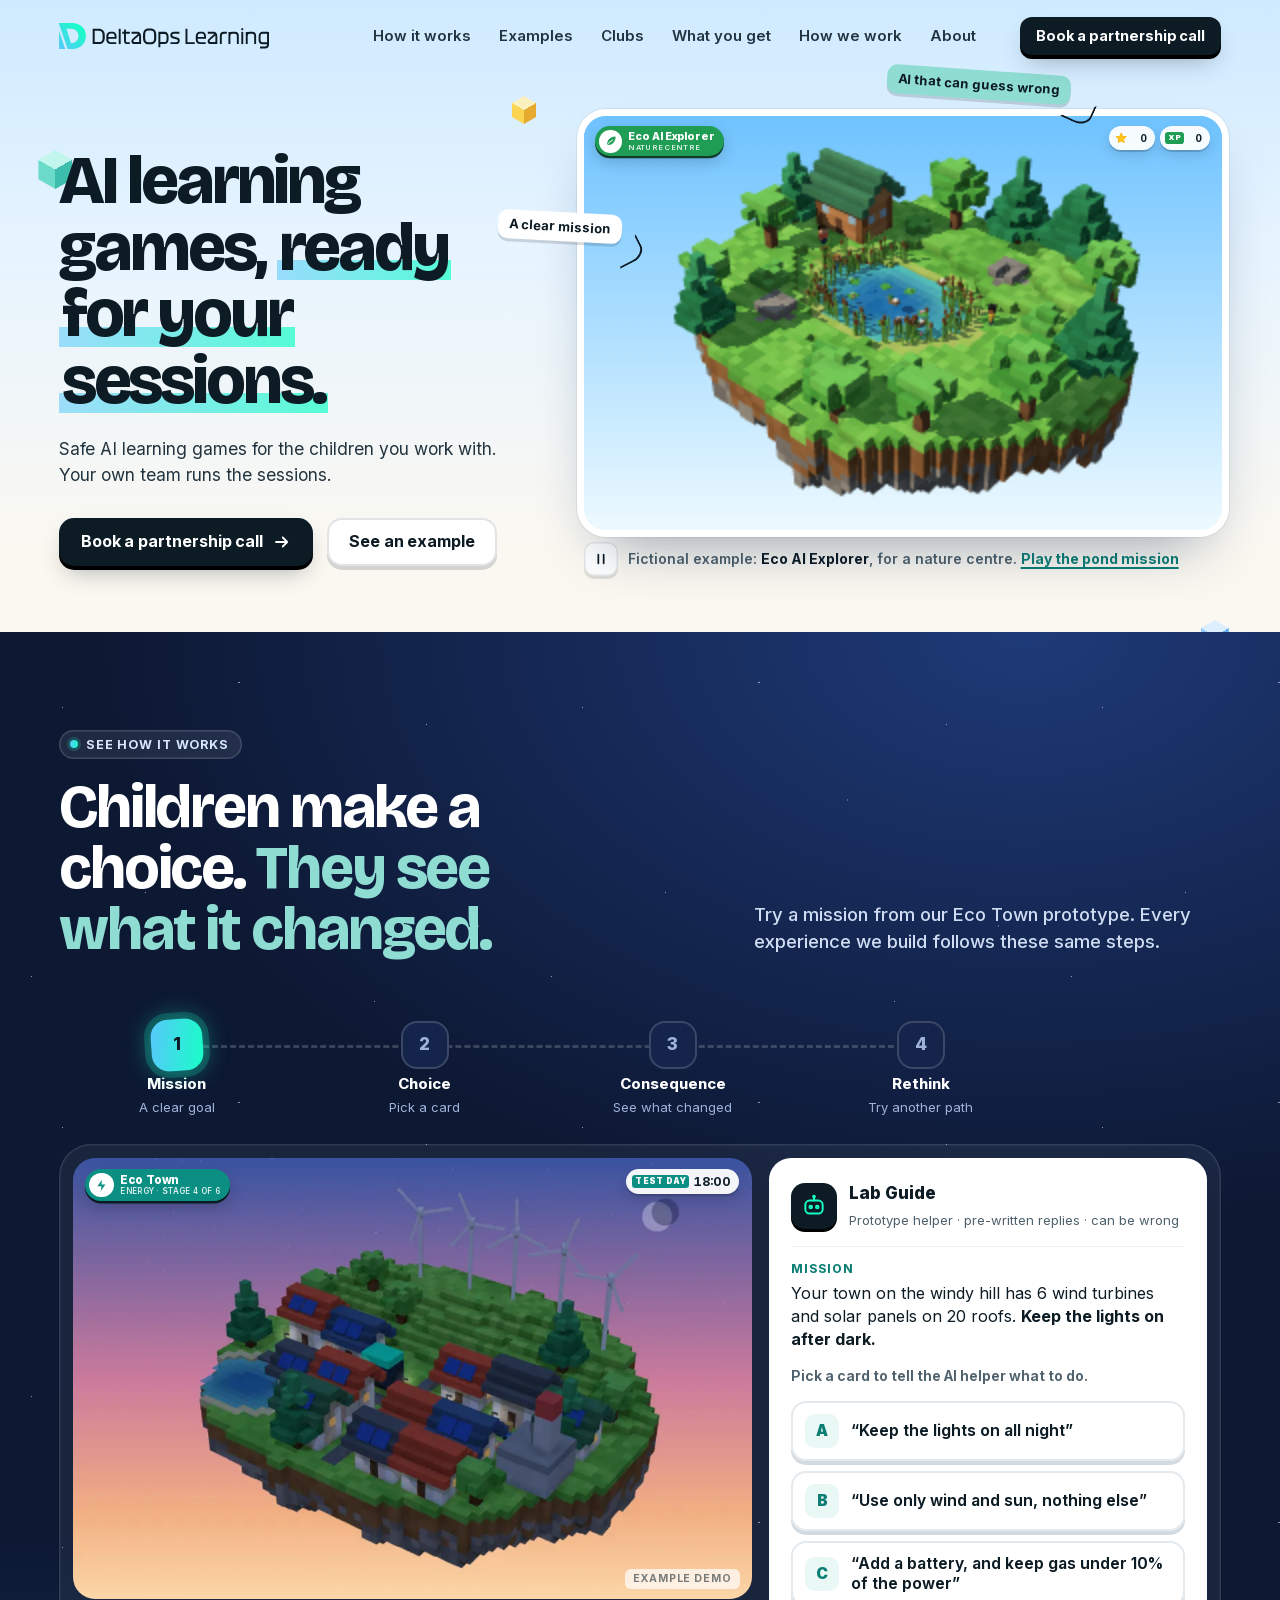
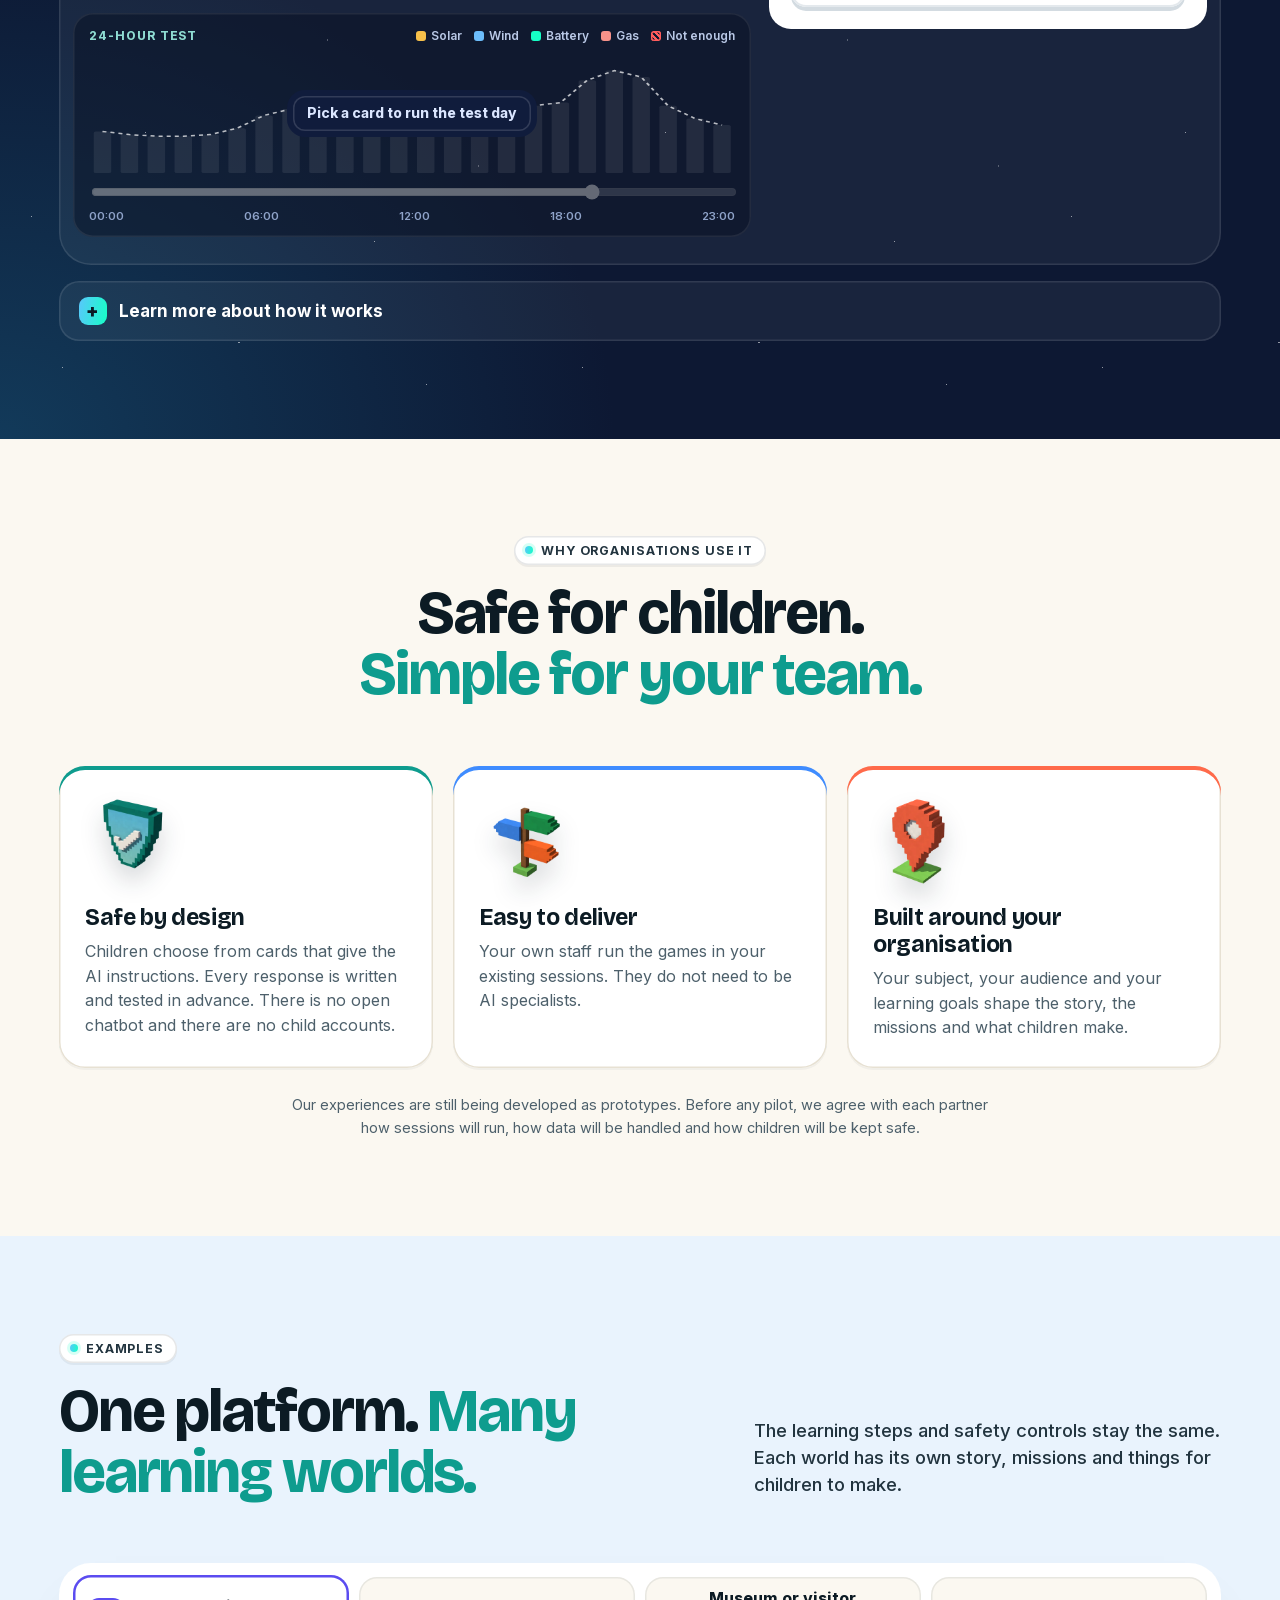
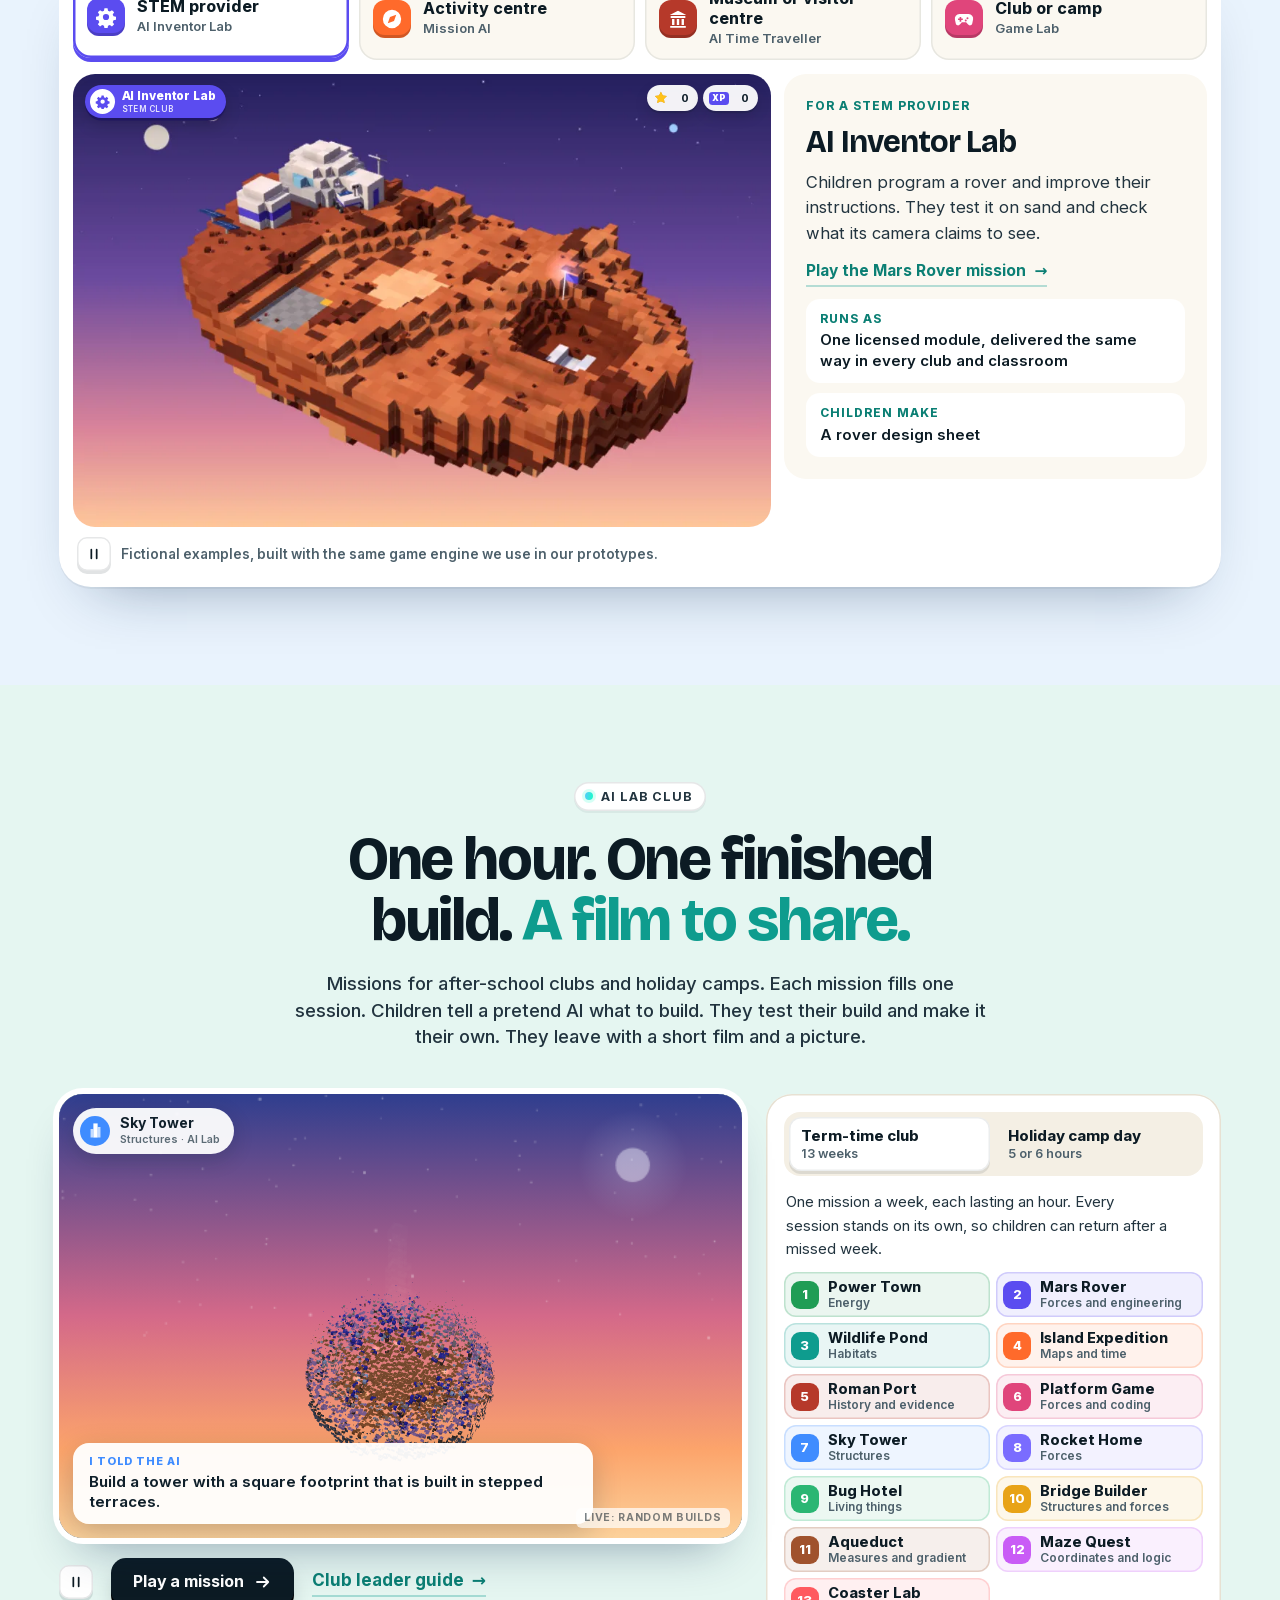
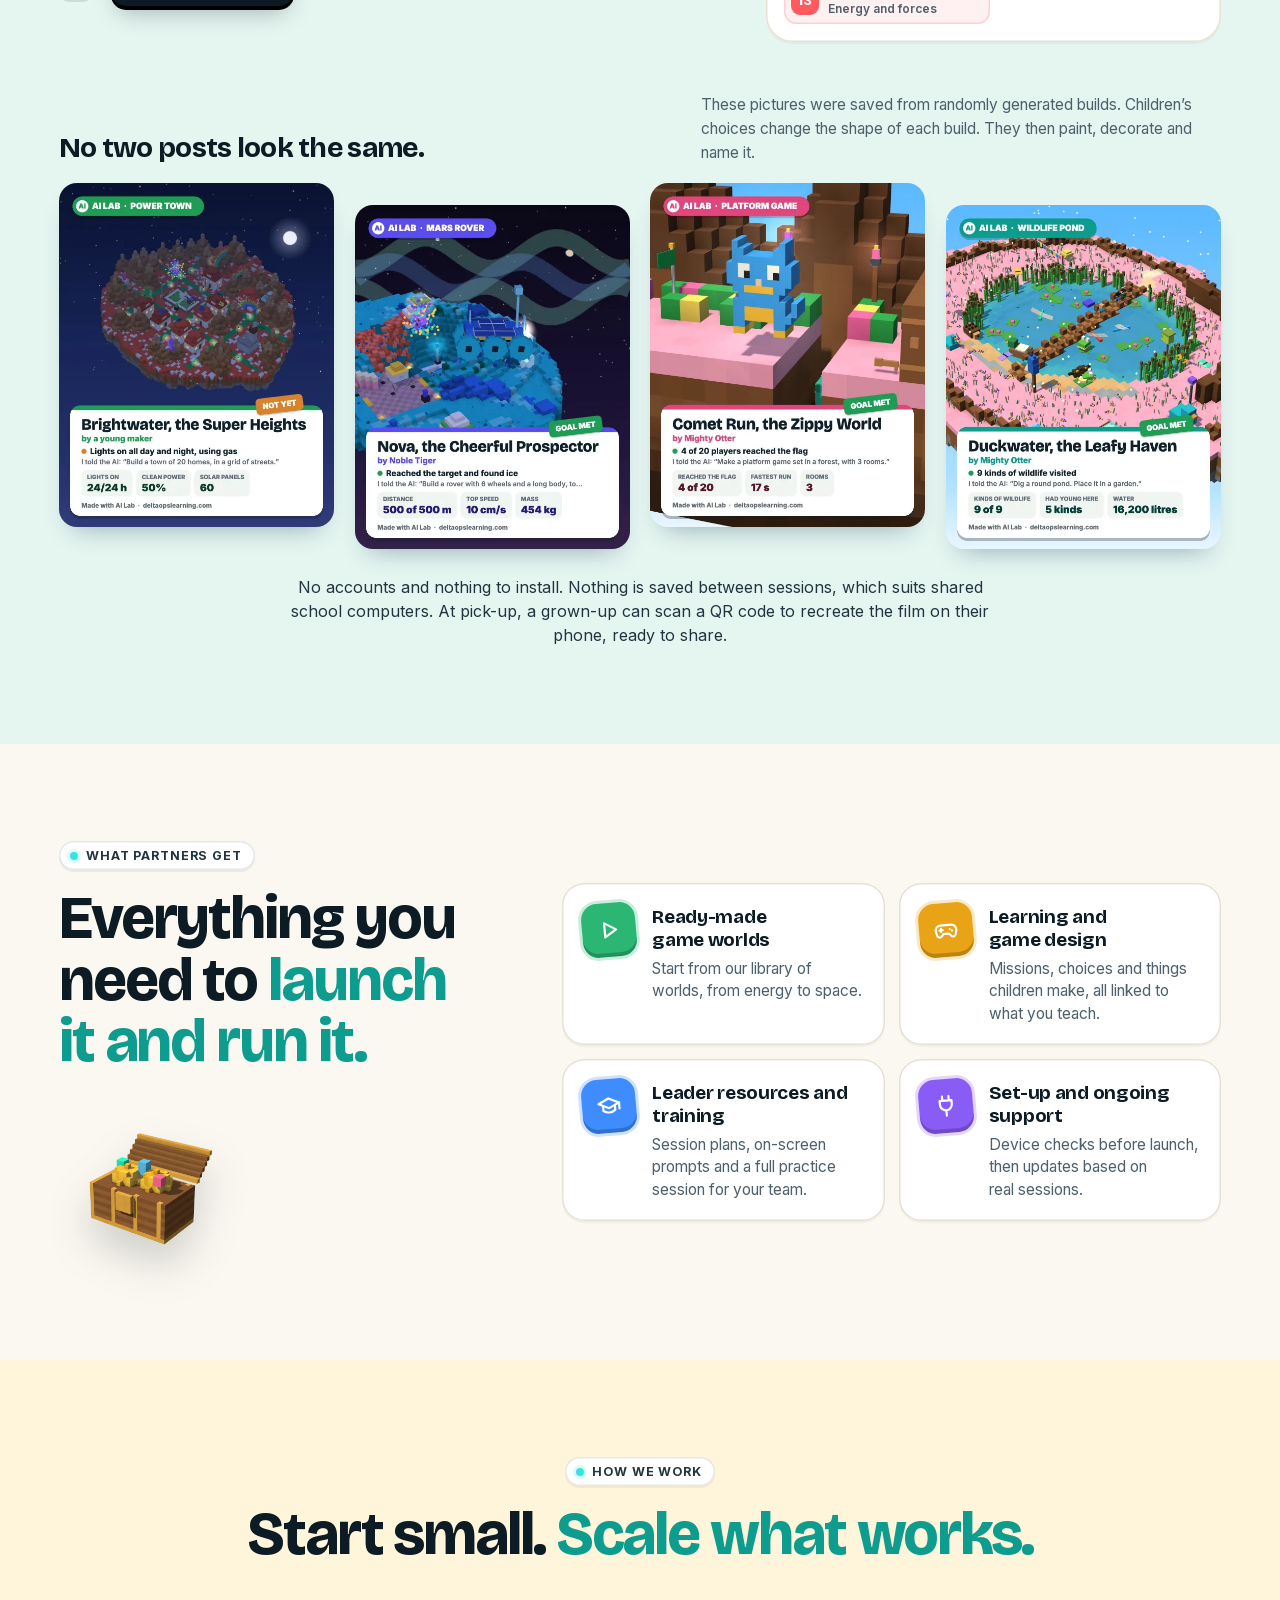
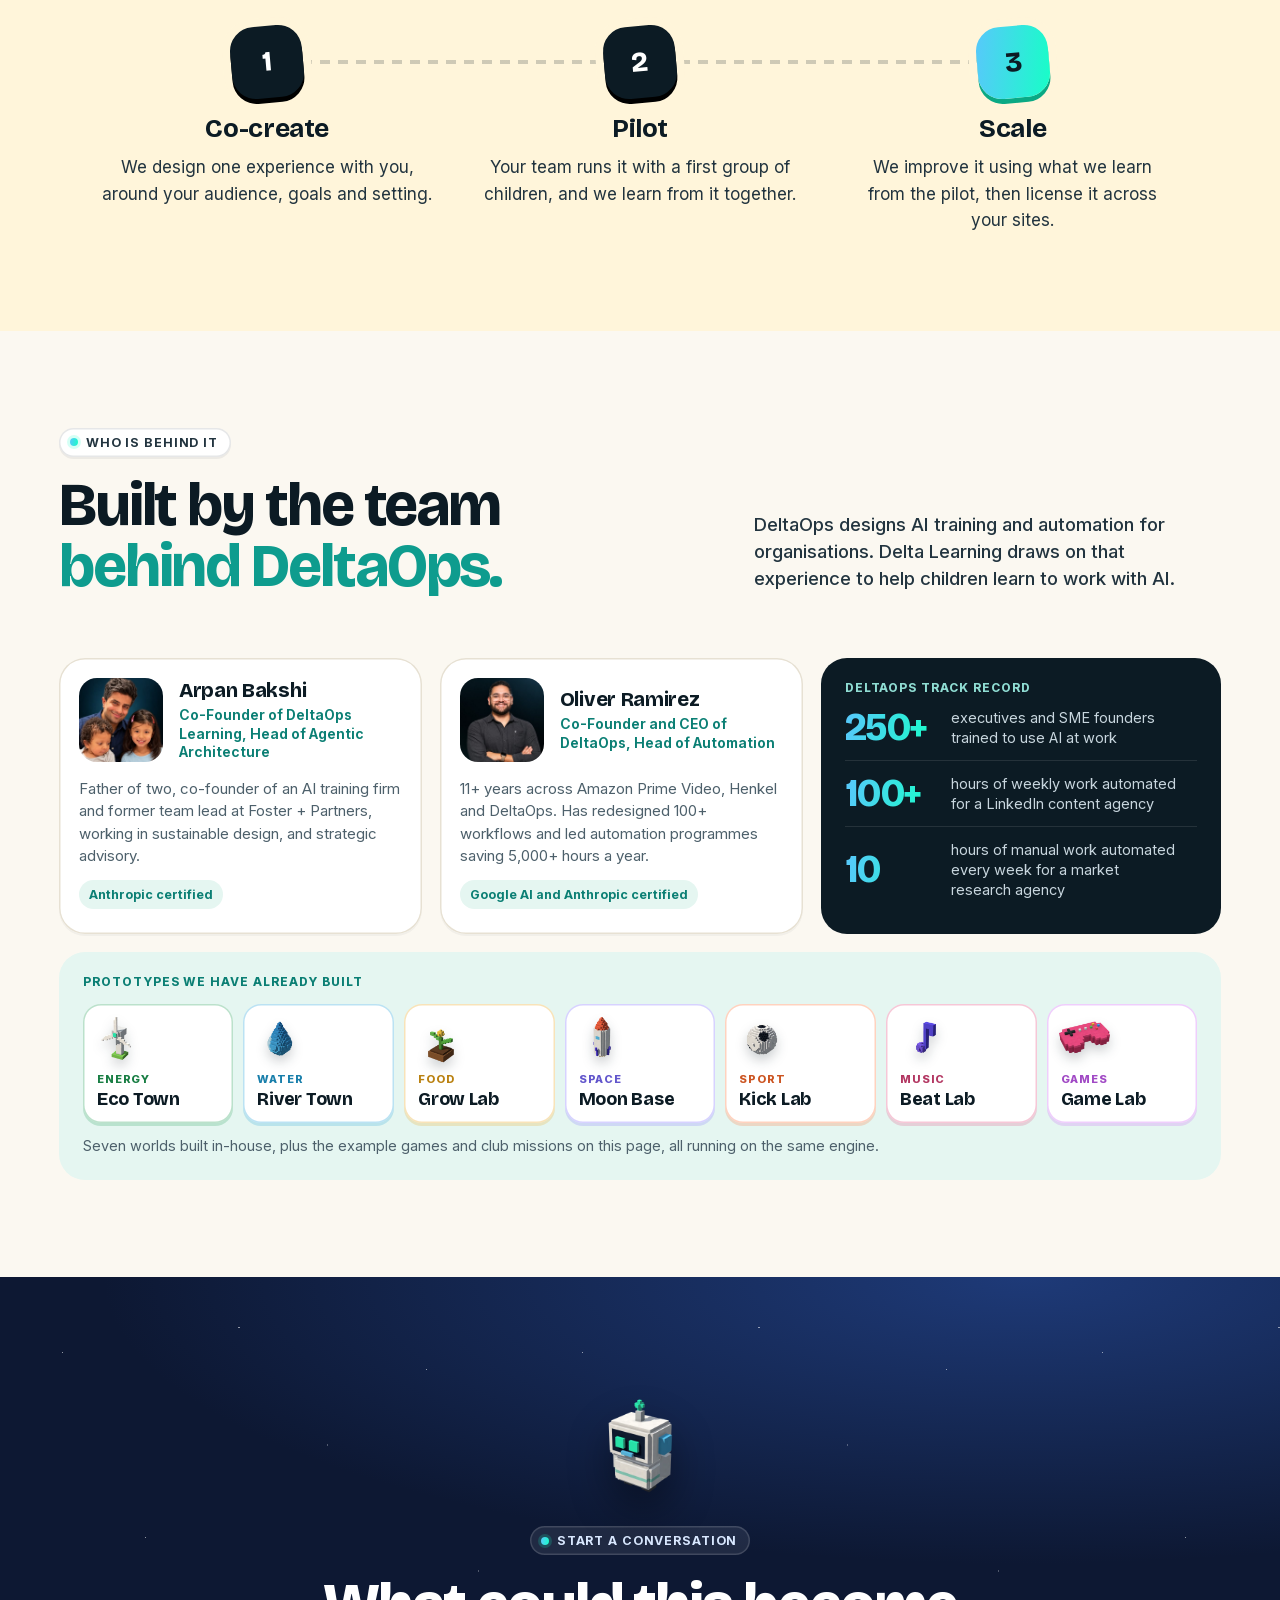
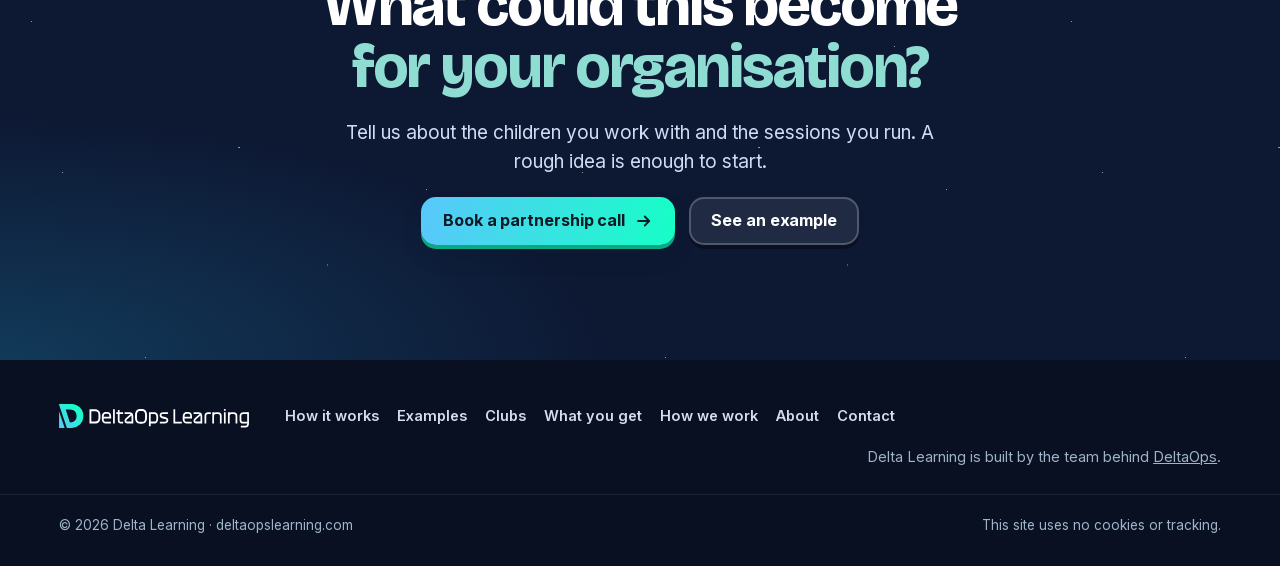
==== index.html @ bffb3448 "Send every contact to the contact form, and show no email address The Book a partnership call button" ====
<!doctype html>
<html lang="en-GB">
<head>
<meta charset="utf-8">
<meta name="viewport" content="width=device-width, initial-scale=1">
<title>Delta Learning | Safe AI learning games for children</title>
<meta name="description" content="Safe AI learning games for the children you work with, ready for your own team to run.">
<link rel="canonical" href="https://deltaopslearning.com/">
<meta property="og:type" content="website">
<meta property="og:site_name" content="Delta Learning">
<meta property="og:url" content="https://deltaopslearning.com/">
<meta property="og:title" content="AI learning games, ready for your sessions · Delta Learning">
<meta property="og:description" content="Safe AI learning games for the children you work with, ready for your own team to run.">
<meta property="og:image" content="https://deltaopslearning.com/img/og.jpg">
<meta property="og:image:width" content="1200">
<meta property="og:image:height" content="630">
<meta property="og:image:alt" content="Delta Learning: AI learning games, ready for your sessions.">
<meta property="og:locale" content="en_GB">
<meta name="twitter:card" content="summary_large_image">
<meta name="theme-color" content="#FBF8F1">
<link rel="icon" href="assets/mark.svg" type="image/svg+xml">
<link rel="apple-touch-icon" href="img/touch-icon.png">
<link rel="preload" href="assets/fonts/bricolage.woff2" as="font" type="font/woff2" crossorigin>
<link rel="preload" href="assets/fonts/inter.woff2" as="font" type="font/woff2" crossorigin>
<link rel="modulepreload" href="js/vendor/three.module.min.js">
<script>document.documentElement.classList.add('js')</script>
<link rel="stylesheet" href="css/site.css">
<link rel="stylesheet" href="css/game.css">
<script type="application/ld+json">
{"@context":"https://schema.org","@type":"Organization","name":"Delta Learning","url":"https://deltaopslearning.com/","logo":"https://deltaopslearning.com/assets/logo-learning.svg","description":"Safe, game-based AI learning for organisations that work with children."}
</script>
</head>
<body>

<svg width="0" height="0" style="position:absolute" aria-hidden="true">
  <defs>
    <symbol id="i-bolt" viewBox="0 0 24 24"><path d="M13 3 5.5 13.5H12L11 21l7.5-10.5H12z"/></symbol>
    <symbol id="i-check" viewBox="0 0 24 24"><circle cx="10.5" cy="10.5" r="6.5"/><path d="m15.5 15.5 5 5"/><path d="m7.8 10.6 1.9 1.9 3.4-3.6"/></symbol>
    <symbol id="i-game" viewBox="0 0 24 24"><path d="M7 7.5h10a4.5 4.5 0 0 1 4.4 5.5l-.8 3.6a2.4 2.4 0 0 1-4.1 1.1L14.4 15.5H9.6l-2.1 2.2a2.4 2.4 0 0 1-4.1-1.1L2.6 13A4.5 4.5 0 0 1 7 7.5z"/><path d="M7.5 10.5v3M6 12h3M15.5 11.5h.01M17.5 13h.01"/></symbol>
    <symbol id="i-cap" viewBox="0 0 24 24"><path d="m12 5 9.5 4.5L12 14 2.5 9.5z"/><path d="M6.5 11.5V16c1.5 1.4 3.4 2 5.5 2s4-.6 5.5-2v-4.5M21.5 9.5V15"/></symbol>
    <symbol id="i-plug" viewBox="0 0 24 24"><path d="M9 3v4M15 3v4M6.5 7h11v3.5a5.5 5.5 0 0 1-11 0zM12 16v5"/></symbol>
    <symbol id="i-arrow" viewBox="0 0 24 24"><path d="M4 12h15M13 6l6 6-6 6"/></symbol>
    <symbol id="i-bot" viewBox="0 0 24 24"><rect x="4" y="7" width="16" height="12" rx="4"/><path d="M12 7V3.8"/><circle cx="12" cy="3.2" r=".8"/><circle cx="9" cy="13" r="1.2"/><circle cx="15" cy="13" r="1.2"/></symbol>
    <symbol id="i-play" viewBox="0 0 24 24"><path d="M8 5.5v13l10.5-6.5z"/></symbol>
    <symbol id="i-pause" viewBox="0 0 24 24"><path d="M8 5.5v13M16 5.5v13"/></symbol>
    <symbol id="g-leaf" viewBox="0 0 24 24"><path d="M5 19.5C5 11 10.5 5 20 4.5c-.2 9.8-6 15-15 15z"/></symbol>
    <symbol id="g-gear" viewBox="0 0 24 24"><path d="M10.3 2.5h3.4l.5 2.7 2 .9 2.3-1.6 2.4 2.4-1.6 2.3.9 2 2.7.5v3.4l-2.7.5-.9 2 1.6 2.3-2.4 2.4-2.3-1.6-2 .9-.5 2.7h-3.4l-.5-2.7-2-.9-2.3 1.6-2.4-2.4 1.6-2.3-.9-2-2.7-.5v-3.4l2.7-.5.9-2-1.6-2.3 2.4-2.4 2.3 1.6 2-.9zM12 8.6a3.4 3.4 0 1 0 0 6.8 3.4 3.4 0 0 0 0-6.8z" fill-rule="evenodd"/></symbol>
    <symbol id="g-compass" viewBox="0 0 24 24"><path d="M12 2a10 10 0 1 0 0 20 10 10 0 0 0 0-20zm4.6 5.4-2.4 6.8-6.8 2.4 2.4-6.8z" fill-rule="evenodd"/></symbol>
    <symbol id="g-pad" viewBox="0 0 24 24"><path d="M7 6.5h10a5 5 0 0 1 4.9 6l-.9 4.4a2.6 2.6 0 0 1-4.5 1.2l-2.2-2.6H9.7l-2.2 2.6A2.6 2.6 0 0 1 3 16.9l-.9-4.4a5 5 0 0 1 4.9-6zm.2 3.2v1.7H5.5v1.8h1.7v1.7H9v-1.7h1.7v-1.8H9V9.7zm8.6.4a1.1 1.1 0 1 0 0 2.2 1.1 1.1 0 0 0 0-2.2zm-1.9 2.4a1.1 1.1 0 1 0 0 2.2 1.1 1.1 0 0 0 0-2.2z" fill-rule="evenodd"/></symbol>
    <symbol id="g-column" viewBox="0 0 24 24"><path d="M3 7.5 12 3l9 4.5zM4 8.8h16v2H4zM5.5 12h2.6v6.5H5.5zM10.7 12h2.6v6.5h-2.6zM15.9 12h2.6v6.5h-2.6zM3.5 19.5h17v2h-17z"/></symbol>
  </defs>
</svg>

<a class="skip" href="#main">Skip to content</a>

<header class="nav">
  <div class="wrap nav-in">
    <a class="brand" href="#top" aria-label="Delta Learning, back to top"><img src="assets/logo-learning.svg" alt="DeltaOps Learning" width="210" height="26"></a>
    <nav class="links" id="menu" aria-label="Sections">
      <a href="#demo">How it works</a>
      <a href="#worlds">Examples</a>
      <a href="#clubs">Clubs</a>
      <a href="#package">What you get</a>
      <a href="#how-we-work">How we work</a>
      <a href="#about">About</a>
      <a class="btn sm menu-cta" href="/contact/">Book a partnership call</a>
    </nav>
    <a class="btn sm nav-cta" href="/contact/">Book a partnership call</a>
    <button class="menu-btn" type="button" aria-expanded="false" aria-controls="menu"><span class="sr">Menu</span><i aria-hidden="true"></i></button>
  </div>
  <div class="progress" aria-hidden="true"></div>
</header>

<main id="main">

<!-- 1 · Hero: one message, one action, one game -->
<section class="hero" id="top">
  <div class="hero-sky" aria-hidden="true"><i class="cube k1"></i><i class="cube k2"></i><i class="cube k3"></i></div>
  <div class="wrap hero-grid">
    <div class="hero-copy">
      <h1 class="rise" style="--i:0">AI learning games, <span class="hl">ready for your sessions.</span></h1>
      <p class="hero-sub rise" style="--i:1">Safe AI learning games for the children you work with. Your own team runs the sessions.</p>
      <div class="cta-row rise" style="--i:2">
        <a class="btn" href="/contact/">Book a partnership call <svg class="arr" aria-hidden="true"><use href="#i-arrow"/></svg></a>
        <a class="btn ghost" href="#demo">See an example</a>
      </div>
    </div>

    <div class="hero-play rise" style="--i:2">
      <div class="gw hero-gw" data-brand="eco" data-player="eco" style="--poster:url(/img/game/world-pond.webp)">
        <canvas aria-hidden="true"></canvas>
        <div class="gw-load" aria-hidden="true"><span></span></div>
      </div>
      <p class="gw-cap"><button class="gw-pause" type="button" aria-pressed="false" data-pause><svg aria-hidden="true"><use href="#i-pause"/></svg><span class="sr">Pause the game preview</span></button><span>Fictional example: <b>Eco AI Explorer</b>, for a nature centre. <a class="cap-link" href="/play/?m=pond" target="_blank" rel="noopener">Play the pond mission</a></span></p>
      <div class="note n2" aria-hidden="true"><b>A clear mission</b></div>
      <div class="note n3" aria-hidden="true"><b>AI that can guess wrong</b></div>
      <p class="sr" data-player-desc>Fictional example: Eco AI Explorer, for a nature centre. Children design a pond. When asked to make it &ldquo;nice&rdquo;, the AI helper cuts the reeds. The wildlife leaves. A card with clearer instructions adds a boardwalk, and the wildlife returns.</p>
    </div>
  </div>
</section>

<!-- 2 · Product demo: the clearest way to explain what we do -->
<section class="band night platform" id="demo">
  <div class="stars" aria-hidden="true"></div>
  <div class="wrap">
    <div class="head split">
      <div>
        <p class="eyebrow reveal">See how it works</p>
        <h2 class="reveal">Children make a choice. <span class="soft">They see what it changed.</span></h2>
      </div>
      <p class="lede reveal">Try a mission from our Eco Town prototype.<span class="m-hide"> Every experience we build follows these same steps.</span></p>
    </div>

    <ol class="flow reveal" aria-label="The learning loop" data-flow>
      <li data-step="mission"><b>Mission</b><span>A clear goal</span></li>
      <li data-step="decision"><b>Choice</b><span>Pick a card</span></li>
      <li data-step="consequence"><b>Consequence</b><span>See what changed</span></li>
      <li data-step="iterate"><b>Rethink</b><span>Try another path</span></li>
    </ol>

    <div class="demo reveal" data-demo>
      <div class="gw demo-gw" role="img" aria-label="Eco Town: a hillside town with wind turbines, solar roofs, a battery and a gas plant" data-brand="delta" data-demo-game style="--poster:url(/img/game/world-town.webp)">
        <canvas aria-hidden="true"></canvas>
        <div class="gw-load" aria-hidden="true"><span></span></div>
        <div class="hud dm-hud" aria-hidden="true">
          <div class="hd-top">
            <div class="hd-brand"><span class="hd-logo"><svg viewBox="0 0 24 24"><use href="#i-bolt"/></svg></span><span><b>Eco Town</b><small>Energy &middot; stage 4 of 6</small></span></div>
            <div class="hd-stats"><span class="hd-stat dm-clock"><i data-clock-label>Test day</i><b data-clock>18:00</b></span></div>
          </div>
          <span class="dm-status" data-status hidden></span>
        </div>
        <span class="gw-fic">Example demo</span>
      </div>

      <div class="demo-side">
        <div class="guide-head"><span class="guide-ico" aria-hidden="true"><svg><use href="#i-bot"/></svg></span><p><b>Lab Guide</b><span>Prototype helper &middot; pre-written replies &middot; can be wrong</span></p></div>
        <p class="mission"><span class="cap">Mission</span>Your town on the windy hill has 6 wind turbines and solar panels on 20 roofs. <b>Keep the lights on after dark.</b></p>
        <p class="pick" data-pick>Pick a card to tell the AI helper what to do.</p>
        <div class="cards" role="group" aria-label="Prompt cards">
          <button type="button" class="card" data-card="0" aria-pressed="false"><span class="card-n">A</span><span>&ldquo;Keep the lights on all night&rdquo;</span></button>
          <button type="button" class="card" data-card="1" aria-pressed="false"><span class="card-n">B</span><span>&ldquo;Use only wind and sun, nothing else&rdquo;</span></button>
          <button type="button" class="card" data-card="2" aria-pressed="false"><span class="card-n">C</span><span>&ldquo;Add a battery, and keep gas under 10% of the power&rdquo;</span></button>
        </div>
        <noscript><p class="pick">This demo needs JavaScript.</p></noscript>

        <div class="result" data-result aria-live="polite" hidden>
          <div class="assumed"><span class="tag" data-tag>AI guessed</span><p data-assumed></p></div>
          <p class="effect" data-effect></p>
          <div class="meters">
            <p><span>People</span><i><b data-bar="people"></b></i><em data-m="people">0</em></p>
            <p><span>Planet</span><i><b data-bar="planet"></b></i><em data-m="planet">0</em></p>
          </div>
          <p class="tradeoff" data-tradeoff></p>
          <div class="facil"><span class="cap">The session leader asks</span><p data-facil></p></div>
          <div class="result-actions">
            <button type="button" class="btn sm" data-again>Try another card</button>
            <button type="button" class="btn sm ghost" data-keep>Keep this plan</button>
          </div>
        </div>

        <div class="outcome" data-outcome hidden>
          <span class="cap">Outcome &middot; your town&rsquo;s energy plan</span>
          <p class="outcome-title" data-outcome-title></p>
          <dl data-outcome-list></dl>
          <p class="outcome-note">Another child could keep a different plan and explain why.</p>
          <div class="result-actions"><button type="button" class="btn sm ghost" data-restart>Start again</button><a class="btn sm" href="/play/?m=powertown" target="_blank" rel="noopener">Play the full mission <svg class="arr" aria-hidden="true"><use href="#i-arrow"/></svg></a></div>
        </div>
      </div>

      <div class="chart">
        <div class="chart-head">
          <span class="cap">24-hour test</span>
          <span class="legend"><span><i class="k-sun"></i>Solar</span><span><i class="k-wind"></i>Wind</span><span><i class="k-bat"></i>Battery</span><span><i class="k-gas"></i>Gas</span><span><i class="k-short"></i>Not enough</span></span>
        </div>
        <div class="chart-plot">
          <svg viewBox="0 0 480 120" preserveAspectRatio="none" data-chart aria-hidden="true"></svg>
          <p class="chart-empty" data-chart-empty><span>Pick a card to run the test day</span></p>
        </div>
        <div class="scrub">
          <label for="hour" class="sr">Time of day</label>
          <input id="hour" type="range" min="0" max="23" step="1" value="18" data-hour disabled>
          <span class="scrub-ticks" aria-hidden="true"><span>00:00</span><span>06:00</span><span>12:00</span><span>18:00</span><span>23:00</span></span>
        </div>
      </div>
      <div class="path" data-path hidden><span class="cap">Your path</span><ol data-path-list></ol></div>
    </div>

    <details class="learn reveal">
      <summary>Learn more about how it works</summary>
      <div class="learn-in">
        <div>
          <span class="cap">What children practise</span>
          <ul class="chips"><li>Set a goal</li><li>Give clear instructions</li><li>Spot what AI assumed</li><li>Question the result</li><li>Test fairly</li><li>Decide and explain</li></ul>
          <p>These habits stay useful whichever AI tools children meet later.</p>
        </div>
        <div>
          <span class="cap">In the full prototype</span>
          <p>Each world has six stages. Each stage has three cards, giving 729 possible paths. There is no single right answer. One card at each stage gives unclear instructions, so the AI has to guess.</p>
        </div>
        <div>
          <span class="cap">About this demo</span>
          <p>Numbers are simplified for the web. The AI helper uses pre-written replies. No live AI model is involved. After each result, the session leader has a question to help children explain what they would change.</p>
        </div>
      </div>
    </details>
  </div>
</section>

<!-- 3 · Why organisations use it -->
<section class="band" id="why">
  <div class="wrap">
    <div class="head centre">
      <p class="eyebrow reveal">Why organisations use it</p>
      <h2 class="reveal">Safe for children. <span class="soft">Simple for your team.</span></h2>
    </div>
    <ul class="why" data-stagger>
      <li class="reveal" style="--c:#0e9c8e"><img src="img/obj/shield.webp" alt="" width="320" height="320" loading="lazy"><div><h3>Safe by design</h3><p>Children choose from cards that give the AI instructions. Every response is written and tested in advance. There is no open chatbot and there are no child accounts.</p></div></li>
      <li class="reveal" style="--c:#3f8cff"><img src="img/obj/sign.webp" alt="" width="320" height="320" loading="lazy"><div><h3>Easy to deliver</h3><p>Your own staff run the games in your existing sessions. They do not need to be AI specialists.</p></div></li>
      <li class="reveal" style="--c:#ff6a4a"><img src="img/obj/pin.webp" alt="" width="320" height="320" loading="lazy"><div><h3>Built around your organisation</h3><p>Your subject, your audience and your learning goals shape the story, the missions and what children make.</p></div></li>
    </ul>
    <p class="today reveal">Our experiences are still being developed as prototypes. Before any pilot, we agree with each partner how sessions will run, how data will be handled and how children will be kept safe.</p>
  </div>
</section>

<!-- 4 · One platform, different worlds (with use cases) -->
<section class="band sky" id="worlds">
  <div class="wrap">
    <div class="head split">
      <div>
        <p class="eyebrow reveal">Examples</p>
        <h2 class="reveal">One platform. <span class="soft">Many learning worlds.</span></h2>
      </div>
      <p class="lede reveal">The learning steps and safety controls stay the same. Each world has its own story, missions and things for children to make.</p>
    </div>

    <div class="ws reveal" data-worlds>
      <div class="ws-tabs" role="tablist" aria-label="Example partners">
        <button type="button" role="tab" id="ws-t-stem" aria-selected="true" aria-controls="ws-panel" data-key="stem" style="--c:#5b4cf0"><span class="bt-ico"><svg aria-hidden="true"><use href="#g-gear"/></svg></span><span><b>STEM provider</b><small>AI Inventor Lab</small></span></button>
        <button type="button" role="tab" id="ws-t-camp" aria-selected="false" aria-controls="ws-panel" data-key="camp" tabindex="-1" style="--c:#ff6a2b"><span class="bt-ico"><svg aria-hidden="true"><use href="#g-compass"/></svg></span><span><b>Activity centre</b><small>Mission AI</small></span></button>
        <button type="button" role="tab" id="ws-t-museum" aria-selected="false" aria-controls="ws-panel" data-key="museum" tabindex="-1" style="--c:#b6392a"><span class="bt-ico"><svg aria-hidden="true"><use href="#g-column"/></svg></span><span><b>Museum<span class="ws-long"> or visitor centre</span></b><small>AI Time Traveller</small></span></button>
        <button type="button" role="tab" id="ws-t-club" aria-selected="false" aria-controls="ws-panel" data-key="club" data-frame="/play/?trailer=platform" tabindex="-1" style="--c:#e0457b"><span class="bt-ico"><svg aria-hidden="true"><use href="#g-pad"/></svg></span><span><b>Club<span class="ws-long"> or camp</span></b><small>Game Lab</small></span></button>
      </div>
      <div class="ws-panel" id="ws-panel" role="tabpanel" aria-labelledby="ws-t-stem">
        <div class="ws-stage">
          <div class="gw ws-gw" data-brand="stem" data-player="stem camp museum" style="--poster:url(/img/game/world-mars.webp)">
            <canvas aria-hidden="true"></canvas>
            <div class="gw-load" aria-hidden="true"><span></span></div>
          </div>
          <div class="ws-frame" hidden><iframe title="Game Lab: an AI playtester replays a platform game" tabindex="-1"></iframe></div>
          <p class="gw-cap"><button class="gw-pause" type="button" aria-pressed="false" data-pause><svg aria-hidden="true"><use href="#i-pause"/></svg><span class="sr">Pause the game preview</span></button><span>Fictional examples, built with the same game engine we use in our prototypes.</span></p>
        </div>
        <div class="ws-copy on" data-copy="stem">
          <span class="cap">For a STEM provider</span>
          <h3>AI Inventor Lab</h3>
          <p>Children program a rover and improve their instructions. They test it on sand and check what its camera claims to see.</p>
          <a class="more" href="/play/?m=rover" target="_blank" rel="noopener">Play the Mars Rover mission</a>
          <dl class="ws-facts"><div><dt>Runs as</dt><dd>One licensed module, delivered the same way in every club and classroom</dd></div><div><dt>Children make</dt><dd>A rover design sheet</dd></div></dl>
        </div>
        <div class="ws-copy" data-copy="camp">
          <span class="cap">For an activity centre</span>
          <h3>Mission AI</h3>
          <p>Teams race the clock to vote on a route. They see what the AI assumed, then plan again before sunset.</p>
          <a class="more" href="/play/?m=expedition" target="_blank" rel="noopener">Play the Island Expedition mission</a>
          <dl class="ws-facts"><div><dt>Runs as</dt><dd>A themed camp challenge that any trained leader can run</dd></div><div><dt>Children make</dt><dd>An expedition map</dd></div></dl>
        </div>
        <div class="ws-copy" data-copy="museum">
          <span class="cap">For a museum or visitor centre</span>
          <h3>AI Time Traveller</h3>
          <p>Children test the AI&rsquo;s version of the past against evidence from the venue&rsquo;s own collection.</p>
          <a class="more" href="/play/?m=port" target="_blank" rel="noopener">Play the Roman Port mission</a>
          <dl class="ws-facts"><div><dt>Runs as</dt><dd>A mission built from your collection or site, for school visits and family days</dd></div><div><dt>Children make</dt><dd>A traveller&rsquo;s diary</dd></div></dl>
        </div>
        <div class="ws-copy" data-copy="club">
          <span class="cap">For a club or holiday camp</span>
          <h3>Game Lab</h3>
          <p>Children give an AI instructions to build a platform game. An AI tester then plays it 20 times and shows how many runs reach the flag.</p>
          <a class="more" href="/play/?m=platform" target="_blank" rel="noopener">Play the Platform Game mission</a>
          <dl class="ws-facts"><div><dt>Runs as</dt><dd>One of 13 one-hour club missions, or an hour in a holiday camp day</dd></div><div><dt>Children make</dt><dd>A game cover and a replay film</dd></div></dl>
        </div>
      </div>
    </div>
  </div>
</section>

<!-- 4b · Clubs: one-hour missions that end in a film -->
<section class="band mint clubs" id="clubs">
  <div class="wrap">
    <div class="head centre cl-head">
      <p class="eyebrow reveal">AI Lab Club</p>
      <h2 class="reveal">One hour. One finished build. <span class="soft">A film to share.</span></h2>
      <p class="lede reveal">Missions for after-school clubs and holiday camps. Each mission fills one session. Children tell a pretend AI what to build. They test their build and make it their own. They leave with a short film and a picture.</p>
    </div>

    <div class="cl-grid">
      <div class="cl-live reveal">
        <div class="cl-win" data-club-live>
          <iframe title="AI Lab Club missions playing on a loop" data-src="/play/?trailer=all" loading="lazy" tabindex="-1"></iframe>
          <span class="gw-fic">Live: random builds</span>
        </div>
        <div class="cl-actions">
          <button class="gw-pause" type="button" aria-pressed="false" data-club-pause><svg aria-hidden="true"><use href="#i-pause"/></svg><span class="sr">Pause the live missions</span></button>
          <a class="btn" href="/play/" target="_blank" rel="noopener">Play a mission <svg class="arr" aria-hidden="true"><use href="#i-arrow"/></svg></a>
          <a class="more" href="/play/?f" target="_blank" rel="noopener">Club leader guide</a>
        </div>
      </div>

      <details class="cl-plan reveal" data-club-plan open data-fold>
        <summary>13 missions and a holiday camp day</summary>
        <div class="cl-toggle" role="tablist" aria-label="Formats">
          <button type="button" role="tab" id="cl-t-term" aria-selected="true" aria-controls="cl-term" data-fmt="term">Term-time club <small>13 weeks</small></button>
          <button type="button" role="tab" id="cl-t-day" aria-selected="false" aria-controls="cl-day" data-fmt="day" tabindex="-1">Holiday camp day <small>5 or 6 hours</small></button>
        </div>
        <div class="cl-pane" id="cl-term" role="tabpanel" aria-labelledby="cl-t-term">
          <p class="cl-note">One mission a week, each lasting an hour. Every session stands on its own, so children can return after a missed week.</p>
          <ol class="cl-tiles">
            <li style="--c:#1f9d55"><a href="/play/?m=powertown" target="_blank" rel="noopener"><b>Power Town</b><span>Energy</span></a></li>
            <li style="--c:#5b4cf0"><a href="/play/?m=rover" target="_blank" rel="noopener"><b>Mars Rover</b><span>Forces and engineering</span></a></li>
            <li style="--c:#0e9c8e"><a href="/play/?m=pond" target="_blank" rel="noopener"><b>Wildlife Pond</b><span>Habitats</span></a></li>
            <li style="--c:#ff6a2b"><a href="/play/?m=expedition" target="_blank" rel="noopener"><b>Island Expedition</b><span>Maps and time</span></a></li>
            <li style="--c:#b6392a"><a href="/play/?m=port" target="_blank" rel="noopener"><b>Roman Port</b><span>History and evidence</span></a></li>
            <li style="--c:#e0457b"><a href="/play/?m=platform" target="_blank" rel="noopener"><b>Platform Game</b><span>Forces and coding</span></a></li>
            <li style="--c:#3f8cff"><a href="/play/?m=tower" target="_blank" rel="noopener"><b>Sky Tower</b><span>Structures</span></a></li>
            <li style="--c:#7a6cff"><a href="/play/?m=rocket" target="_blank" rel="noopener"><b>Rocket Home</b><span>Forces</span></a></li>
            <li style="--c:#2bb673"><a href="/play/?m=bughotel" target="_blank" rel="noopener"><b>Bug Hotel</b><span>Living things</span></a></li>
            <li style="--c:#e8a317"><a href="/play/?m=bridge" target="_blank" rel="noopener"><b>Bridge Builder</b><span>Structures and forces</span></a></li>
            <li style="--c:#a0522d"><a href="/play/?m=aqueduct" target="_blank" rel="noopener"><b>Aqueduct</b><span>Measures and gradient</span></a></li>
            <li style="--c:#c95cf6"><a href="/play/?m=maze" target="_blank" rel="noopener"><b>Maze Quest</b><span>Coordinates and logic</span></a></li>
            <li style="--c:#ff5a5f"><a href="/play/?m=coaster" target="_blank" rel="noopener"><b>Coaster Lab</b><span>Energy and forces</span></a></li>
          </ol>
        </div>
        <div class="cl-pane" id="cl-day" role="tabpanel" aria-labelledby="cl-t-day" hidden>
          <p class="cl-note">Six one-hour builds, with breaks and lunch planned by your team. Children go home with six films. For a five-hour day, leave out one build.</p>
          <ol class="cl-day">
            <li style="--c:#1f9d55"><span>Hour 1</span><a href="/play/?m=powertown" target="_blank" rel="noopener"><b>Power Town</b></a><small>Energy</small></li>
            <li style="--c:#5b4cf0"><span>Hour 2</span><a href="/play/?m=rover" target="_blank" rel="noopener"><b>Mars Rover</b></a><small>Forces and engineering</small></li>
            <li style="--c:#0e9c8e"><span>Hour 3</span><a href="/play/?m=pond" target="_blank" rel="noopener"><b>Wildlife Pond</b></a><small>Habitats</small></li>
            <li style="--c:#ff6a2b"><span>Hour 4</span><a href="/play/?m=expedition" target="_blank" rel="noopener"><b>Island Expedition</b></a><small>Maps and time</small></li>
            <li style="--c:#b6392a"><span>Hour 5</span><a href="/play/?m=port" target="_blank" rel="noopener"><b>Roman Port</b></a><small>History and evidence</small></li>
            <li style="--c:#e0457b"><span>Hour 6</span><a href="/play/?m=platform" target="_blank" rel="noopener"><b>Platform Game</b></a><small>Forces and coding</small></li>
          </ol>
        </div>
      </details>
    </div>

    <div class="cl-posts reveal">
      <div class="cl-posts-head">
        <h3>No two posts look the same.</h3>
        <p>These pictures were saved from randomly generated builds. Children&rsquo;s choices change the shape of each build. They then paint, decorate and name it.</p>
      </div>
      <ul class="cl-strip">
        <!-- posts:start (written by ai-lab-club/tools/site-posts.mjs from real exports) -->
        <li><img src="img/clubs/post-1.webp" alt="Power Town post: Brightwater, the Super Heights" width="540" height="675" loading="lazy" decoding="async"></li>
        <li><img src="img/clubs/post-2.webp" alt="Mars Rover post: Nova, the Cheerful Prospector" width="540" height="675" loading="lazy" decoding="async"></li>
        <li><img src="img/clubs/post-3.webp" alt="Platform Game post: Comet Run, the Zippy World" width="540" height="675" loading="lazy" decoding="async"></li>
        <li><img src="img/clubs/post-4.webp" alt="Wildlife Pond post: Duckwater, the Leafy Haven" width="540" height="675" loading="lazy" decoding="async"></li>
        <!-- posts:end -->
      </ul>
    </div>

    <p class="cl-line reveal">No accounts and nothing to install. Nothing is saved between sessions, which suits shared school computers. At pick-up, a grown-up can scan a QR code to recreate the film on their phone, ready to share.</p>
  </div>
</section>

<!-- 5 · What partners get -->
<section class="band" id="package">
  <div class="wrap pk">
    <div class="pk-head">
      <p class="eyebrow reveal">What partners get</p>
      <h2 class="reveal">Everything you need to <span class="soft">launch it and run it.</span></h2>
      <img class="pk-obj reveal" src="img/obj/chest.webp" alt="" width="320" height="320" loading="lazy">
    </div>
    <ul class="pk-list" data-stagger>
      <li class="reveal" style="--c:#2bb673"><span class="slot"><svg aria-hidden="true"><use href="#i-play"/></svg></span><div><b>Ready-made game worlds</b><span>Start from our library of worlds, from energy to space.</span></div></li>
      <li class="reveal" style="--c:#e8a317"><span class="slot"><svg aria-hidden="true"><use href="#i-game"/></svg></span><div><b>Learning and game design</b><span>Missions, choices and things children make, all linked to what you teach.</span></div></li>
      <li class="reveal" style="--c:#3f8cff"><span class="slot"><svg aria-hidden="true"><use href="#i-cap"/></svg></span><div><b>Leader resources and training</b><span>Session plans, on-screen prompts and a full practice session for your team.</span></div></li>
      <li class="reveal" style="--c:#8a5cf6"><span class="slot"><svg aria-hidden="true"><use href="#i-plug"/></svg></span><div><b>Set-up and ongoing support</b><span>Device checks before launch, then updates based on real sessions.</span></div></li>
    </ul>
  </div>
</section>

<!-- 6 · How we work -->
<section class="band sun" id="how-we-work">
  <div class="wrap">
    <div class="head centre">
      <p class="eyebrow reveal">How we work</p>
      <h2 class="reveal">Start small. <span class="soft">Scale what works.</span></h2>
    </div>
    <ol class="ccs" data-stagger>
      <li class="reveal"><span class="ccs-n">1</span><h3>Co-create</h3><p>We design one experience with you, around your audience, goals and setting.</p></li>
      <li class="reveal"><span class="ccs-n">2</span><h3>Pilot</h3><p>Your team runs it with a first group of children, and we learn from it together.</p></li>
      <li class="reveal"><span class="ccs-n">3</span><h3>Scale</h3><p>We improve it using what we learn from the pilot, then license it across your sites.</p></li>
    </ol>
  </div>
</section>

<!-- 7 · Credibility -->
<section class="band" id="about">
  <div class="wrap">
    <div class="head split">
      <div>
        <p class="eyebrow reveal">Who is behind it</p>
        <h2 class="reveal">Built by the team <span class="soft">behind DeltaOps.</span></h2>
      </div>
      <p class="lede reveal">DeltaOps designs AI training and automation for organisations. Delta Learning draws on that experience to help children learn to work with AI.</p>
    </div>

    <div class="cred">
      <div class="people">
        <figure class="person reveal">
          <img src="img/team/arpan.jpg" alt="Arpan Bakshi and family" width="360" height="450" loading="lazy">
          <figcaption><b>Arpan Bakshi</b><span class="role">Co-Founder of DeltaOps Learning, Head of Agentic Architecture</span><span class="bio">Father of two, co-founder of an AI training firm and former team lead at Foster + Partners, working in sustainable design, and strategic advisory.</span><span class="badge">Anthropic certified</span></figcaption>
        </figure>
        <figure class="person reveal">
          <img src="img/team/oliver.jpg" alt="Oliver Ramirez" width="360" height="450" loading="lazy">
          <figcaption><b>Oliver Ramirez</b><span class="role">Co-Founder and CEO of DeltaOps, Head of Automation</span><span class="bio">11+ years across Amazon Prime Video, Henkel and DeltaOps. Has redesigned 100+ workflows and led automation programmes saving 5,000+ hours a year.</span><span class="badge">Google AI and Anthropic certified</span></figcaption>
        </figure>
      </div>

      <details class="proof reveal" open data-fold>
        <summary class="cap">DeltaOps track record</summary>
        <ul class="stats">
          <li><b>250+</b><span>executives and SME founders trained to use AI at work</span></li>
          <li><b>100+</b><span>hours of weekly work automated for a LinkedIn content agency</span></li>
          <li><b>10</b><span>hours of manual work automated every week for a market research agency</span></li>
        </ul>
      </details>

      <div class="shelf reveal">
        <span class="cap">Prototypes we have already built</span>
        <ul class="themes">
          <li style="--c:#1f9d55"><img src="img/obj/turbine.webp" alt="" width="220" height="220" loading="lazy"><span>Energy</span><b>Eco Town</b></li>
          <li style="--c:#1f9fd6"><img src="img/obj/drop.webp" alt="" width="220" height="220" loading="lazy"><span>Water</span><b>River Town</b></li>
          <li style="--c:#e8a317"><img src="img/obj/sprout.webp" alt="" width="220" height="220" loading="lazy"><span>Food</span><b>Grow Lab</b></li>
          <li style="--c:#7a6cff"><img src="img/obj/rocket.webp" alt="" width="220" height="220" loading="lazy"><span>Space</span><b>Moon Base</b></li>
          <li style="--c:#ff6a2b"><img src="img/obj/ball.webp" alt="" width="220" height="220" loading="lazy"><span>Sport</span><b>Kick Lab</b></li>
          <li style="--c:#e0457b"><img src="img/obj/note.webp" alt="" width="220" height="220" loading="lazy"><span>Music</span><b>Beat Lab</b></li>
          <li style="--c:#c95cf6"><img src="img/obj/pad.webp" alt="" width="220" height="220" loading="lazy"><span>Games</span><b>Game Lab</b></li>
        </ul>
        <p class="shelf-sub"><span class="d-only">Seven worlds built in-house, plus the example games and club missions on this page, all running on the same engine.</span><span class="m-only">Seven worlds built in-house, covering energy, water, food, space, sport, music and game design, plus the example games and club missions on this page.</span></p>
      </div>
    </div>
  </div>
</section>

<!-- Close: one clear action -->
<section class="band close" id="contact">
  <div class="stars" aria-hidden="true"></div>
  <div class="wrap close-in">
    <img class="close-bot" src="img/obj/bot.webp" alt="" width="320" height="320" loading="lazy">
    <p class="eyebrow reveal">Start a conversation</p>
    <h2 class="reveal">What could this become <span class="soft">for your organisation?</span></h2>
    <p class="close-sub reveal">Tell us about the children you work with and the sessions you run. A rough idea is enough to start.</p>
    <div class="cta-row reveal">
      <a class="btn light" href="/contact/">Book a partnership call <svg class="arr" aria-hidden="true"><use href="#i-arrow"/></svg></a>
      <a class="btn ghost light" href="#demo">See an example</a>
    </div>
  </div>
</section>

</main>

<footer class="foot">
  <div class="wrap foot-in">
    <img src="assets/logo-learning-white.svg" alt="DeltaOps Learning" width="190" height="24" loading="lazy">
    <nav aria-label="Footer">
      <a href="#demo">How it works</a><a href="#worlds">Examples</a><a href="#clubs">Clubs</a><a href="#package">What you get</a><a href="#how-we-work">How we work</a><a href="#about">About</a><a href="/contact/">Contact</a>
    </nav>
    <p>Delta Learning is built by the team behind <a href="https://deltaops.consulting" target="_blank" rel="noopener">DeltaOps</a>.</p>
  </div>
  <div class="wrap foot-base">
    <p>&copy; 2026 Delta Learning &middot; deltaopslearning.com</p>
    <p>This site uses no cookies or tracking.</p>
  </div>
</footer>

<script src="js/site.js" defer></script>
<script type="module" src="js/game/main.js"></script>
</body>
</html>
---- css/site.css ----
/* Delta Learning · deltaopslearning.com
   A light, playful product site built around live game windows.
   Brand: DeltaOps navy and the blue to green gradient. Display: Bricolage Grotesque. Text and games: Inter.
   Fonts are self-hosted. */

@font-face { font-family:'Bricolage Grotesque'; font-style:normal; font-weight:200 800; font-stretch:75% 100%; font-display:swap; src:url(../assets/fonts/bricolage.woff2) format('woff2'); }
@font-face { font-family:'Inter'; font-style:normal; font-weight:100 900; font-display:swap; src:url(../assets/fonts/inter.woff2) format('woff2'); }

:root {
  --ink:#0C1B24; --ink-2:#22343F; --muted:#4D606B; --faint:#8494A0;
  --paper:#FBF8F1; --paper-2:#F4EFE4; --card:#FFFFFF; --rule:#E7E1D3;
  --teal:#0B7F74; --teal-2:#0E9C8E; --mint:#8FDCD2; --mint-bg:#E5F6F1; --sky-bg:#E9F3FD; --sun-bg:#FFF5DA;
  --blue:#59C7FC; --green:#16FFC6; --grad:linear-gradient(100deg, #59C7FC, #16FFC6);
  --coral:#FF6A4A; --sun:#FFC83D; --violet:#6E5BF2;
  --night:#0D1833; --night-2:#14244A; --night-3:#1C3160;
  --sunc:#F7C04A; --windc:#6CBDFB; --batc:#16FFC6; --gasc:#F7928A; --short:#FF5D5D;
  --display:'Bricolage Grotesque', 'Inter', system-ui, sans-serif;
  --sans:'Inter', system-ui, -apple-system, 'Segoe UI', sans-serif;
  --g:clamp(16px, 4.6vw, 72px);
  --r:26px;
  --ease:cubic-bezier(.2,.7,.2,1);
  --pop:cubic-bezier(.2,1.4,.4,1);
}
* { box-sizing:border-box; }
[hidden] { display:none !important; }
html { scroll-behavior:smooth; scroll-padding-top:76px; -webkit-text-size-adjust:100%; }
body { margin:0; background:var(--paper); color:var(--ink); font:400 17px/1.55 var(--sans); -webkit-font-smoothing:antialiased; overflow-x:hidden; }
h1, h2, h3, h4, p, ul, ol, dl, dd, figure { margin:0; }
ul, ol { padding:0; list-style:none; }
img { display:block; max-width:100%; height:auto; }
a { color:inherit; }
button { font:inherit; color:inherit; }
svg use { pointer-events:none; }
:focus-visible { outline:3px solid var(--teal-2); outline-offset:3px; border-radius:8px; }
.night :focus-visible, .close :focus-visible, .foot :focus-visible { outline-color:var(--green); }
.wrap { max-width:calc(1300px + 2 * var(--g)); margin:0 auto; padding:0 var(--g); }
.sr { position:absolute; width:1px; height:1px; padding:0; margin:-1px; overflow:hidden; clip:rect(0 0 0 0); white-space:nowrap; border:0; }
.skip { position:fixed; left:12px; top:-60px; z-index:100; padding:10px 16px; border-radius:10px; background:var(--ink); color:#fff; font-weight:700; text-decoration:none; transition:top .2s; }
.skip:focus { top:12px; }
p, li, dd { text-wrap:pretty; }

/* ---------- type ---------- */
h1, h2, h3 { font-family:var(--display); font-optical-sizing:auto; }
h2 { font-weight:760; font-size:clamp(34px, 4.7vw, 64px); line-height:1.02; letter-spacing:-.035em; text-wrap:balance; }
h2 .soft, h1 .soft { color:var(--teal-2); }
h3 { font-weight:720; font-size:21px; line-height:1.18; letter-spacing:-.015em; }
.eyebrow { display:inline-flex; align-items:center; gap:8px; padding:7px 13px 7px 11px; border-radius:99px; background:#fff; box-shadow:inset 0 0 0 1.5px rgba(12,27,36,.1), 0 2px 0 rgba(12,27,36,.06); font:700 12.5px/1.2 var(--sans); letter-spacing:.07em; text-transform:uppercase; color:var(--ink-2); }
.eyebrow::before { content:""; width:8px; height:8px; border-radius:50%; background:var(--grad); box-shadow:0 0 0 3px rgba(22,255,198,.18); }
.cap { display:block; font:750 12px/1.3 var(--sans); letter-spacing:.08em; text-transform:uppercase; color:var(--teal); }
.lede { font-size:clamp(18px, 1.45vw, 21px); line-height:1.45; font-weight:500; color:var(--ink-2); max-width:58ch; }
.body { color:var(--muted); font-size:18px; max-width:56ch; }
.head { display:grid; gap:18px; justify-items:start; margin-bottom:clamp(36px, 5vw, 60px); max-width:900px; }

/* ---------- buttons ---------- */
.btn { --bg:var(--ink); --fg:#fff; --lip:#000; display:inline-flex; align-items:center; gap:10px; padding:15px 22px; border:0; border-radius:15px; background:var(--bg); color:var(--fg); font:700 16px/1.1 var(--sans); letter-spacing:-.005em; text-decoration:none; cursor:pointer; box-shadow:0 4px 0 var(--lip), 0 12px 24px -8px rgba(12,27,36,.35); transition:transform .18s var(--ease), box-shadow .18s var(--ease), background .2s; white-space:nowrap; }
.btn:hover { transform:translateY(-2px); box-shadow:0 6px 0 var(--lip), 0 16px 28px -8px rgba(12,27,36,.38); }
.btn:active { transform:translateY(3px); box-shadow:0 1px 0 var(--lip), 0 6px 12px -6px rgba(12,27,36,.3); }
.btn .arr { width:18px; height:18px; fill:none; stroke:currentColor; stroke-width:2.4; stroke-linecap:round; stroke-linejoin:round; transition:transform .2s var(--ease); }
.btn:hover .arr { transform:translateX(3px); }
.btn.ghost { --bg:#fff; --fg:var(--ink); --lip:rgba(12,27,36,.16); box-shadow:inset 0 0 0 2px rgba(12,27,36,.12), 0 4px 0 var(--lip); }
.btn.ghost:hover { box-shadow:inset 0 0 0 2px rgba(12,27,36,.2), 0 6px 0 var(--lip); }
.btn.light { --bg:var(--green); --fg:var(--ink); --lip:#0aa984; background:var(--grad); }
.btn.ghost.light { --bg:rgba(255,255,255,.08); --fg:#fff; --lip:rgba(0,0,0,.35); background:rgba(255,255,255,.08); box-shadow:inset 0 0 0 2px rgba(255,255,255,.22), 0 4px 0 var(--lip); }
.btn.sm { padding:11px 16px; font-size:14.5px; border-radius:12px; }
.cta-row { display:flex; flex-wrap:wrap; gap:14px; }
.more { display:inline-flex; align-items:center; gap:8px; font-weight:700; color:var(--teal); text-decoration:none; border-bottom:2px solid rgba(14,156,142,.3); padding-bottom:2px; }
.more::after { content:"→"; transition:transform .2s; }
.more:hover::after { transform:translateX(3px); }

/* ---------- nav ---------- */
.nav { position:fixed; inset:0 0 auto; z-index:50; transition:background .3s, box-shadow .3s, backdrop-filter .3s; }
.nav-in { display:flex; align-items:center; gap:24px; height:72px; }
.nav.solid { background:rgba(251,248,241,.86); backdrop-filter:saturate(1.4) blur(14px); -webkit-backdrop-filter:saturate(1.4) blur(14px); box-shadow:0 1px 0 rgba(12,27,36,.08); }
.brand img { width:210px; height:auto; }
.links { display:flex; align-items:center; gap:4px; margin-left:auto; }
.links a { padding:9px 12px; border-radius:10px; font-weight:600; font-size:15px; text-decoration:none; color:var(--ink-2); transition:background .2s, color .2s; }
.links a:hover { background:rgba(12,27,36,.06); }
.links a.on { color:var(--ink); background:rgba(22,255,198,.22); }
.menu-cta { display:none !important; }
.nav-cta { margin-left:8px; }
.menu-btn { display:none; width:46px; height:46px; margin-left:auto; border:0; border-radius:12px; background:#fff; box-shadow:inset 0 0 0 1.5px rgba(12,27,36,.12); cursor:pointer; }
.menu-btn i, .menu-btn i::before, .menu-btn i::after { display:block; width:20px; height:2.2px; margin:auto; border-radius:2px; background:var(--ink); position:relative; transition:transform .25s, background .2s; }
.menu-btn i::before, .menu-btn i::after { content:""; position:absolute; left:0; }
.menu-btn i::before { top:-6.5px; } .menu-btn i::after { top:6.5px; }
.menu-btn[aria-expanded="true"] i { background:transparent; }
.menu-btn[aria-expanded="true"] i::before { transform:translateY(6.5px) rotate(45deg); }
.menu-btn[aria-expanded="true"] i::after { transform:translateY(-6.5px) rotate(-45deg); }
.progress { position:absolute; left:0; bottom:-1px; height:3px; width:100%; background:var(--grad); transform-origin:0 50%; transform:scaleX(0); }


/* ---------- sections ---------- */
.band { position:relative; padding:clamp(64px, 7.6vw, 108px) 0; }
.band.sky { background:var(--sky-bg); }
.band.mint { background:var(--mint-bg); }
.band.sun { background:var(--sun-bg); }
.band.night, .close { background:radial-gradient(120% 70% at 80% 0%, #1E3A78 0%, transparent 60%), radial-gradient(80% 60% at 0% 100%, #123A5A 0%, transparent 60%), var(--night); color:#fff; }
.night .eyebrow, .close .eyebrow { background:rgba(255,255,255,.08); color:#d9e8ff; box-shadow:inset 0 0 0 1.5px rgba(255,255,255,.14); }
.night h2 .soft, .close h2 .soft { color:var(--mint); }
.night .lede, .close .lede { color:#cfdcf2; }
.night .cap, .close .cap { color:var(--mint); }
.stars { position:absolute; inset:0; pointer-events:none; opacity:.55;
  background-image:radial-gradient(1.4px 1.4px at 12% 18%, #fff 50%, transparent 52%), radial-gradient(1px 1px at 28% 62%, #fff 50%, transparent 52%), radial-gradient(1.6px 1.6px at 46% 12%, #fff 50%, transparent 52%), radial-gradient(1px 1px at 63% 40%, #fff 50%, transparent 52%), radial-gradient(1.3px 1.3px at 82% 22%, #fff 50%, transparent 52%), radial-gradient(1px 1px at 92% 70%, #fff 50%, transparent 52%), radial-gradient(1.2px 1.2px at 6% 82%, #fff 50%, transparent 52%), radial-gradient(1px 1px at 72% 88%, #fff 50%, transparent 52%);
  background-size:520px 420px; }
/* section heads: the plain stack, a split (headline left, lede right) and a centred one */
.head.split { max-width:none; grid-template-columns:minmax(0, 1.15fr) minmax(0, .85fr); align-items:end; column-gap:clamp(24px, 5vw, 80px); }
.head.split > div { display:grid; gap:18px; justify-items:start; }
.head.split .lede { padding-bottom:6px; }
@keyframes bob { 50% { transform:translateY(-10px) rotate(-2deg); } }

/* ---------- hero ---------- */
.hero { position:relative; padding:116px 0 0; overflow:hidden; background:linear-gradient(180deg, #CFEAFF 0%, #E6F4FF 38%, var(--paper) 88%); }
.hero-sky { position:absolute; inset:0; pointer-events:none; }
.cube { position:absolute; display:block; width:34px; height:39px; clip-path:polygon(50% 0, 100% 25%, 100% 75%, 50% 100%, 0 75%, 0 25%); background:conic-gradient(from -60deg at 50% 50%, var(--t) 0 120deg, var(--r) 120deg 240deg, var(--l) 240deg 360deg); animation:float 7s ease-in-out infinite; opacity:.9; }
.cube.k1 { --t:#bff6ea; --l:#5fd9c4; --r:#2bb8a3; left:3%; top:150px; }
.cube.k2 { --t:#fff1b8; --l:#ffd23f; --r:#e8a317; left:40%; top:96px; width:24px; height:28px; animation-delay:-2s; }
.cube.k3 { --t:#d9eeff; --l:#8cc8ff; --r:#59a6f0; right:4%; top:620px; width:28px; height:32px; animation-delay:-4s; }
@keyframes float { 50% { transform:translateY(-14px) rotate(6deg); } }
.hero-grid { position:relative; display:grid; grid-template-columns:minmax(0, 5.2fr) minmax(0, 7fr); gap:clamp(28px, 4vw, 64px); align-items:center; padding-bottom:56px; }
.sticker { display:inline-flex; align-items:center; gap:9px; max-width:100%; padding:8px 14px 8px 10px; border-radius:99px; background:#fff; font:700 13px/1.3 var(--sans); color:var(--ink-2); box-shadow:0 3px 0 rgba(12,27,36,.08), inset 0 0 0 1.5px rgba(12,27,36,.08); }
.sticker .dot { flex:none; width:9px; height:9px; border-radius:50%; background:var(--grad); box-shadow:0 0 0 4px rgba(22,255,198,.2); }
h1 { margin:22px 0 22px; font-weight:800; font-size:clamp(44px, 5.3vw, 80px); line-height:.98; letter-spacing:-.045em; text-wrap:balance; }
h1 .hl { position:relative; -webkit-box-decoration-break:clone; box-decoration-break:clone; background:linear-gradient(100deg, rgba(89,199,252,.55), rgba(22,255,198,.7)); background-size:100% .3em; background-repeat:no-repeat; background-position:0 88%; padding:0 .04em; }
.hero-sub { font-size:clamp(17px, 1.35vw, 20px); line-height:1.5; color:var(--ink-2); max-width:52ch; margin-bottom:30px; }
.hero-note { margin-top:22px; font-size:14.5px; color:var(--muted); }
.hero-play { position:relative; }
.hero-gw { aspect-ratio:16/10.4; border-radius:28px; box-shadow:0 0 0 7px #fff, 0 30px 60px -20px rgba(12,40,80,.45), 0 0 0 8px rgba(12,27,36,.06); }
.gw-load { position:absolute; inset:0; display:grid; place-items:center; transition:opacity .6s; pointer-events:none; }
.gw-load span { width:42px; height:42px; border-radius:12px; background:rgba(255,255,255,.75); animation:load 1.1s var(--ease) infinite; }
@keyframes load { 50% { transform:rotate(90deg) scale(.8); } }
.gw.ready .gw-load, .gw.nogl .gw-load { opacity:0; }
.gw.nogl .gw-load { display:none; }
.gw.nogl > canvas { display:none; }
.gw-fic { position:absolute; right:12px; bottom:10px; z-index:3; font:700 10.5px/1 var(--sans); letter-spacing:.08em; text-transform:uppercase; color:rgba(12,27,36,.55); background:rgba(255,255,255,.7); padding:5px 8px; border-radius:6px; pointer-events:none; }
.gw-cap { display:flex; align-items:center; gap:10px; margin-top:12px; font-size:14px; line-height:1.35; font-weight:600; color:var(--muted); }
.gw-cap b { color:var(--ink); }
.gw-pause { flex:none; width:34px; height:34px; border:0; border-radius:10px; display:grid; place-items:center; background:#fff; box-shadow:0 3px 0 rgba(12,27,36,.12), inset 0 0 0 1.5px rgba(12,27,36,.1); cursor:pointer; }
.gw-pause svg { width:16px; height:16px; fill:none; stroke:var(--ink); stroke-width:2.6; stroke-linecap:round; }
.gw-pause[aria-pressed="true"] svg { fill:var(--ink); stroke-width:1.5; }
.note { position:absolute; z-index:4; pointer-events:none; font:800 13px/1 var(--sans); color:var(--ink); background:var(--sun); padding:8px 11px; border-radius:10px; box-shadow:0 3px 0 rgba(0,0,0,.14); rotate:-4deg; opacity:0; transition:opacity .5s, translate .5s var(--pop); translate:0 8px; }
.note::after { content:""; position:absolute; width:26px; height:20px; border:2.5px solid var(--ink); border-color:var(--ink) transparent transparent var(--ink); border-radius:50% 0 0 0; }
.note.n2 { left:-86px; top:96px; background:#fff; rotate:3deg; }
.note.n2::after { right:-22px; top:24px; rotate:150deg; }
.note.n3 { right:150px; top:-46px; background:var(--mint); rotate:4deg; }
.note.n3::after { right:-24px; top:22px; rotate:200deg; }
.hero-play.noted .note { opacity:1; translate:0 0; }
.hero-play.noted .n2 { transition-delay:.25s; } .hero-play.noted .n3 { transition-delay:.5s; }


/* ---------- the Eco Town demo ---------- */
.flow { position:relative; display:grid; grid-template-columns:repeat(6, minmax(0, 1fr)); gap:12px; margin-bottom:28px; counter-reset:step; }
.flow::before { content:""; position:absolute; left:8%; right:8%; top:24px; border-top:3px dashed rgba(255,255,255,.18); }
.flow li { position:relative; display:grid; justify-items:center; gap:6px; text-align:center; }
.flow li::before { content:""; width:48px; height:48px; border-radius:16px; background:var(--night-2); box-shadow:inset 0 0 0 2px rgba(255,255,255,.16); transition:background .35s, box-shadow .35s, transform .35s var(--pop); }
.flow li::after { content:counter(step); counter-increment:step; position:absolute; top:0; width:48px; height:48px; display:grid; place-items:center; font:800 17px/1 var(--sans); color:#9fb3d9; }
.flow b { font:750 15px/1.2 var(--sans); }
.flow span { font-size:13px; color:#9fb3d9; line-height:1.3; }
.flow li.done::before { background:var(--night-3); box-shadow:inset 0 0 0 2px var(--mint); }
.flow li.done::after { color:var(--mint); }
.flow li.on::before { background:var(--grad); box-shadow:0 0 0 6px rgba(22,255,198,.18), 0 0 24px rgba(22,255,198,.45); transform:scale(1.08) rotate(-4deg); }
.flow li.on::after { color:var(--ink); }
.demo { display:grid; grid-template-columns:minmax(0, 1.55fr) minmax(0, 1fr); grid-template-areas:"game side" "chart side" "path side"; grid-template-rows:auto auto 1fr; gap:14px 18px; padding:14px; border-radius:32px; background:rgba(255,255,255,.05); box-shadow:inset 0 0 0 1.5px rgba(255,255,255,.1); }
.demo-gw { grid-area:game; aspect-ratio:16/10.4; border-radius:22px; }
.demo-side { grid-area:side; align-self:start; }
.chart { grid-area:chart; }
.demo > .path { grid-area:path; align-self:start; }
.dm-hud .hd-top { right:1.1em; }
.dm-clock i { font-style:normal; font-size:.72em; font-weight:800; color:#fff; background:var(--b1); border-radius:.4em; padding:.18em .45em; text-transform:uppercase; letter-spacing:.04em; }
.dm-clock b { font-size:1.15em; }
.dm-status { position:absolute; left:50%; bottom:1.1em; transform:translateX(-50%); padding:.55em 1em; border-radius:99px; background:#fff; color:#10202b; font:800 1.05em/1 var(--sans); white-space:nowrap; box-shadow:0 .25em 0 rgba(0,0,0,.25); }
.dm-status::before { content:""; display:inline-block; width:.6em; height:.6em; margin-right:.5em; border-radius:50%; background:#1fb45f; vertical-align:.05em; }
.dm-status.warn::before { background:#f0a030; } .dm-status.bad { background:#ff5d5d; color:#fff; } .dm-status.bad::before { background:#fff; }
.chart { padding:14px 16px 12px; border-radius:20px; background:rgba(5,12,30,.45); box-shadow:inset 0 0 0 1.5px rgba(255,255,255,.08); font-family:var(--sans); }
.chart-head { display:flex; justify-content:space-between; align-items:center; gap:10px; flex-wrap:wrap; margin-bottom:8px; }
.legend { display:flex; flex-wrap:wrap; align-items:center; gap:4px 12px; font-size:12px; font-weight:600; color:#b9c8e6; }
.legend > span { display:inline-flex; align-items:center; gap:5px; white-space:nowrap; }
.legend i { display:inline-block; width:10px; height:10px; border-radius:3px; }
.k-sun { background:var(--sunc); } .k-wind { background:var(--windc); } .k-bat { background:var(--batc); } .k-gas { background:var(--gasc); }
.k-short { background:repeating-linear-gradient(45deg, var(--short) 0 2px, transparent 2px 4px); box-shadow:inset 0 0 0 1.5px var(--short); }
.chart-plot { position:relative; }
.chart svg { display:block; width:100%; height:120px; }
.chart-empty { position:absolute; inset:0; display:grid; place-items:center; pointer-events:none; }
.chart-empty span { padding:9px 14px; border-radius:12px; background:#101c3c; box-shadow:0 0 0 6px #101c3c, inset 0 0 0 1.5px rgba(255,255,255,.14); font:750 14px/1.2 var(--sans); color:#dbe6ff; }
.scrub { margin-top:8px; }
.scrub input { width:100%; accent-color:var(--green); cursor:pointer; }
.scrub input:disabled { opacity:.45; cursor:not-allowed; }
.scrub-ticks { display:flex; justify-content:space-between; font-size:11.5px; font-weight:600; color:#8fa3c9; }
.demo-side { display:flex; flex-direction:column; gap:14px; padding:22px; border-radius:22px; background:#fff; color:var(--ink); font-family:var(--sans); min-width:0; }
.guide-head { display:flex; align-items:center; gap:12px; padding-bottom:14px; border-bottom:1.5px solid #eef1f3; }
.guide-ico { flex:none; width:46px; height:46px; display:grid; place-items:center; border-radius:14px; background:var(--ink); box-shadow:0 3px 0 #000; }
.guide-ico svg { width:26px; height:26px; fill:none; stroke:var(--green); stroke-width:1.8; stroke-linecap:round; }
.guide-head b { display:block; font-weight:800; font-size:17px; }
.guide-head span { font-size:13px; color:var(--muted); }
.demo-side .cap { color:var(--teal); }
.mission { font-size:16px; line-height:1.45; }
.pick { font-size:14px; font-weight:650; color:var(--muted); }
.cards { display:grid; gap:10px; }
.cards.busy { pointer-events:none; }
.card { display:flex; align-items:center; gap:12px; width:100%; padding:13px 14px; border:0; border-radius:15px; background:#fff; text-align:left; font-weight:650; font-size:15.5px; line-height:1.3; cursor:pointer; box-shadow:0 4px 0 #d3dbe1, inset 0 0 0 2px #e4e9ed; transition:transform .15s var(--ease), box-shadow .15s, background .2s, color .2s; }
.card:hover { transform:translateY(-2px); box-shadow:0 6px 0 #d3dbe1, inset 0 0 0 2px #cfd8de; }
.card:active { transform:translateY(3px); box-shadow:0 1px 0 #d3dbe1, inset 0 0 0 2px #cfd8de; }
.card-n { flex:none; width:34px; height:34px; display:grid; place-items:center; border-radius:10px; background:#e9f7f5; color:var(--teal); font-weight:900; }
.card[aria-pressed="true"] { background:var(--ink); color:#fff; box-shadow:0 4px 0 #000; }
.card[aria-pressed="true"] .card-n { background:var(--grad); color:var(--ink); }
.card.tried:not([aria-pressed="true"]) .card-n::after { content:"✓"; font-size:12px; margin-left:1px; }
.howto { display:grid; gap:10px; counter-reset:ht; margin-top:4px; padding-top:16px; border-top:1.5px dashed #e3e8ec; }
.howto li { position:relative; padding-left:40px; font-size:14.5px; color:var(--muted); line-height:1.4; counter-increment:ht; }
.howto li::before { content:counter(ht); position:absolute; left:0; top:-2px; width:28px; height:28px; display:grid; place-items:center; border-radius:9px; background:var(--sun-bg); color:#9a6a00; font-weight:850; font-size:13px; box-shadow:inset 0 0 0 1.5px #ffe7a0; }
.howto b { color:var(--ink); }
.result, .outcome { display:grid; gap:14px; margin-top:8px; padding-top:18px; border-top:1.5px dashed #e3e8ec; animation:rise .45s var(--pop); }
.says .cap, .facil .cap, .outcome .cap { margin-bottom:6px; }
.paths { display:flex; align-items:center; gap:14px; margin-top:auto; padding:14px 16px; border-radius:16px; background:var(--ink); color:#c8d6de; font-size:13.5px; line-height:1.35; }
.paths b { font:800 36px/1 var(--display); letter-spacing:-.04em; background:var(--grad); -webkit-background-clip:text; background-clip:text; color:transparent; }
.says p { font-size:15.5px; line-height:1.45; }
.assumed { display:flex; flex-direction:column; gap:6px; padding:12px 14px; border-radius:14px; background:#fff1ec; box-shadow:inset 0 0 0 1.5px #ffd4c7; }
.tag { align-self:flex-start; font:800 11px/1 var(--sans); letter-spacing:.07em; text-transform:uppercase; padding:5px 8px; border-radius:99px; background:var(--coral); color:#fff; }
.assumed p { font-size:15px; font-weight:600; }
.effect { font-weight:800; font-size:16px; }
.meters { display:grid; gap:8px; }
.meters p { display:grid; grid-template-columns:64px 1fr 34px; align-items:center; gap:10px; font-weight:700; font-size:14.5px; }
.meters i { height:12px; border-radius:99px; background:#edf1f3; overflow:hidden; box-shadow:inset 0 1px 0 rgba(0,0,0,.06); }
.meters i b { display:block; height:100%; width:calc(var(--v, 0) * 100%); border-radius:99px; background:linear-gradient(90deg, #29c46f, #7be08a); transition:width .9s var(--ease); }
.meters i b.low { background:linear-gradient(90deg, #ff6a4a, #ffa25a); }
.meters em { font-style:normal; font-weight:850; text-align:right; font-variant-numeric:tabular-nums; }
.tradeoff { font-size:14.5px; color:var(--muted); }
.facil { padding:12px 14px; border-radius:14px; background:#fff6d6; box-shadow:inset 0 0 0 1.5px #ffe7a0; rotate:-.6deg; }
.facil .cap { color:#9a6a00; }
.facil p { font-weight:650; font-size:15px; }
.result-actions { display:flex; flex-wrap:wrap; gap:10px; }
.outcome-title { font-family:var(--display); font-weight:750; font-size:24px; letter-spacing:-.02em; }
.outcome dl { display:grid; gap:6px; }
.outcome dl div { display:grid; grid-template-columns:96px 1fr; gap:10px; font-size:14.5px; padding:8px 0; border-bottom:1.5px solid #eef1f3; }
.outcome dt { font-weight:750; color:var(--muted); }
.outcome-note { font-size:14px; color:var(--muted); }
.demo > .path { padding:14px 16px; border-radius:20px; background:rgba(5,12,30,.45); box-shadow:inset 0 0 0 1.5px rgba(255,255,255,.08); font-family:var(--sans); }
.path ol { display:grid; gap:8px; margin-top:8px; }
.path li { display:grid; grid-template-columns:26px 1fr auto; align-items:center; gap:10px; font-size:14px; color:#dbe6ff; }
.path li span:first-child { width:26px; height:26px; border-radius:8px; display:grid; place-items:center; background:var(--grad); color:var(--ink); font-weight:850; font-size:12px; }
.path li em { font-style:normal; color:#9fb3d9; font-size:12.5px; font-weight:650; white-space:nowrap; }
.demo-note { margin-top:16px; font-size:14px; color:#9fb3d9; max-width:80ch; }


/* ---------- demo: a light frame around the loop ---------- */
.flow { grid-template-columns:repeat(4, minmax(0, 1fr)); max-width:980px; }
.flow::before { left:12%; right:12%; }
.mission .cap { margin-bottom:5px; }
.learn { margin-top:16px; border-radius:20px; background:rgba(255,255,255,.05); box-shadow:inset 0 0 0 1.5px rgba(255,255,255,.1); }
.learn summary { display:flex; align-items:center; gap:12px; padding:16px 20px; cursor:pointer; font-weight:700; color:#fff; list-style:none; border-radius:20px; }
.learn summary::-webkit-details-marker { display:none; }
.learn summary::before { content:"+"; flex:none; width:28px; height:28px; display:grid; place-items:center; border-radius:9px; background:var(--grad); color:var(--ink); font-weight:900; font-size:18px; line-height:1; transition:rotate .25s var(--ease); }
.learn[open] summary::before { rotate:45deg; }
.learn-in { display:grid; grid-template-columns:repeat(3, minmax(0, 1fr)); gap:26px; padding:4px 20px 24px 60px; color:#c0cbe0; font-size:15px; }
.learn-in .cap { margin-bottom:9px; }
.learn-in .chips { margin-bottom:10px; }
.learn .chips li { background:rgba(255,255,255,.08); color:#e3ecff; }
.chips { display:flex; flex-wrap:wrap; gap:7px; }
.chips li { padding:6px 11px; border-radius:99px; background:#fff; font-size:13.5px; font-weight:600; }

/* ---------- why organisations use it: three reasons ---------- */
.head.centre { justify-items:center; text-align:center; margin-left:auto; margin-right:auto; }
.why { display:grid; grid-template-columns:repeat(3, minmax(0, 1fr)); gap:20px; }
.why li { display:grid; gap:14px; align-content:start; padding:24px 26px 28px; border-radius:var(--r); background:#fff; box-shadow:inset 0 4px 0 var(--c), inset 0 0 0 1.5px var(--rule), 0 2px 0 rgba(12,27,36,.04); }
.why img { width:108px; height:108px; margin:-4px 0 -4px -8px; filter:drop-shadow(0 14px 12px rgba(12,27,36,.16)); }
.why h3 { font-size:23px; margin-bottom:8px; }
.why p { color:var(--muted); font-size:16px; }
.today { max-width:720px; margin:26px auto 0; text-align:center; font-size:14.5px; color:var(--muted); }

/* ---------- one platform, different worlds: three examples in one component ---------- */
.ws { padding:14px; border-radius:32px; background:#fff; box-shadow:0 2px 0 rgba(12,27,36,.05), 0 30px 60px -36px rgba(12,40,80,.45); }
.ws-tabs { display:grid; grid-template-columns:repeat(4, minmax(0, 1fr)); gap:10px; margin-bottom:14px; }
.ws-tabs button { display:flex; align-items:center; gap:12px; min-width:0; padding:12px 14px; border:0; border-radius:18px; background:var(--paper); text-align:left; cursor:pointer; box-shadow:inset 0 0 0 1.5px rgba(12,27,36,.08); transition:transform .2s var(--ease), box-shadow .2s, background .2s; }
.ws-tabs button:hover { transform:translateY(-2px); }
.ws-tabs button[aria-selected="true"] { background:#fff; box-shadow:0 4px 0 var(--c), inset 0 0 0 2.5px var(--c); transform:translateY(-2px); }
.ws-tabs button > span:last-child { min-width:0; }
.ws-tabs b { display:block; font-weight:750; font-size:16px; line-height:1.2; }
.ws-tabs small { display:block; font-size:13px; color:var(--muted); font-weight:600; }
.bt-ico { flex:none; width:38px; height:38px; border-radius:12px; display:grid; place-items:center; background:var(--c); box-shadow:inset 0 -3px 0 rgba(0,0,0,.18); }
.bt-ico svg { width:22px; height:22px; fill:#fff; }
.ws-panel { display:grid; grid-template-columns:minmax(0, 1.65fr) minmax(0, 1fr); gap:14px; }
.ws-stage { grid-row:1 / span 3; min-width:0; }
.ws-gw { aspect-ratio:16/10.4; border-radius:22px; }
.ws-stage .gw-cap { margin:10px 4px 2px; font-size:13.5px; }
.ws-copy { grid-column:2; display:flex; flex-direction:column; gap:12px; padding:24px 22px 22px; border-radius:22px; background:var(--paper); animation:rise .45s var(--ease); }
.js .ws-copy:not(.on) { display:none; }
.ws-copy h3 { font-size:clamp(26px, 2.4vw, 32px); letter-spacing:-.03em; line-height:1.05; }
.ws-copy > p { color:var(--ink-2); font-size:16.5px; }
.ws-facts { display:grid; gap:10px; margin-top:auto; }
.ws-facts div { padding:12px 14px; border-radius:14px; background:#fff; }
.ws-facts dt { font:750 12px/1.3 var(--sans); letter-spacing:.08em; text-transform:uppercase; color:var(--teal); margin-bottom:3px; }
.ws-facts dd { font-weight:600; font-size:15px; line-height:1.4; }
.fiction { margin-top:16px; font-size:14px; color:var(--muted); text-align:center; }

/* ---------- what partners get ---------- */
.pk { display:grid; grid-template-columns:minmax(0, .8fr) minmax(0, 1.2fr); gap:clamp(28px, 5vw, 72px); align-items:center; }
.pk-head { display:grid; gap:18px; justify-items:start; }
.pk-obj { width:clamp(140px, 13vw, 190px); height:auto; margin-top:6px; filter:drop-shadow(0 22px 20px rgba(12,27,36,.18)); animation:bob 5s ease-in-out infinite; }
.pk-list { display:grid; grid-template-columns:1fr 1fr; gap:14px; }
.pk-list li { display:grid; grid-template-columns:54px 1fr; gap:16px; align-items:start; padding:20px; border-radius:22px; background:#fff; box-shadow:inset 0 0 0 1.5px var(--rule), 0 2px 0 rgba(12,27,36,.04); }
.slot { width:54px; height:54px; display:grid; place-items:center; border-radius:16px; background:var(--c); box-shadow:inset 0 -4px 0 rgba(0,0,0,.2), 0 0 0 3px color-mix(in srgb, var(--c) 25%, transparent); rotate:-5deg; }
.slot svg { width:26px; height:26px; fill:none; stroke:#fff; stroke-width:2; stroke-linecap:round; stroke-linejoin:round; }
.pk-list b { display:block; font:720 19px/1.2 var(--display); letter-spacing:-.015em; margin:3px 0 6px; }
.pk-list li span:not(.slot) { display:block; color:var(--muted); font-size:15.5px; line-height:1.45; }

/* ---------- how we work: co-create, pilot, scale ---------- */
.ccs { position:relative; display:grid; grid-template-columns:repeat(3, minmax(0, 1fr)); gap:clamp(18px, 3vw, 40px); max-width:1080px; margin:0 auto; }
.ccs::before { content:""; position:absolute; left:17%; right:17%; top:34px; height:4px; border-radius:4px; background:repeating-linear-gradient(90deg, rgba(12,27,36,.2) 0 10px, transparent 10px 18px); }
.ccs li { position:relative; display:grid; justify-items:center; align-content:start; text-align:center; gap:10px; }
.ccs-n { width:72px; height:72px; display:grid; place-items:center; margin-bottom:6px; border-radius:24px; background:var(--ink); color:#fff; font:800 28px/1 var(--display); box-shadow:0 5px 0 #000, 0 0 0 8px var(--sun-bg); rotate:-5deg; }
.ccs li:last-child .ccs-n { background:var(--grad); color:var(--ink); box-shadow:0 5px 0 #0aa984, 0 0 0 8px var(--sun-bg); }
.ccs h3 { font-size:26px; }
.ccs p { color:var(--ink-2); max-width:30ch; }

/* ---------- credibility: the team, the record and the prototypes ---------- */
.cred { display:grid; grid-template-columns:minmax(0, 1.3fr) minmax(0, .7fr); grid-template-areas:"people proof" "shelf shelf"; gap:18px; }
.people { grid-area:people; display:grid; grid-template-columns:1fr 1fr; gap:18px; }
.person { display:grid; grid-template-columns:84px 1fr; grid-template-rows:auto auto; align-content:start; gap:4px 16px; padding:20px; border-radius:var(--r); background:#fff; box-shadow:inset 0 0 0 1.5px var(--rule), 0 2px 0 rgba(12,27,36,.04); }
.person img { grid-row:1 / span 2; width:84px; height:84px; border-radius:18px; object-fit:cover; object-position:50% 20%; }
.person figcaption { display:contents; }
.person b { grid-column:2; align-self:end; font:750 20px/1.2 var(--display); letter-spacing:-.015em; }
.person .role { grid-column:2; align-self:start; font-size:14px; line-height:1.3; font-weight:650; color:var(--teal); }
.person .bio { grid-column:1 / -1; margin-top:12px; color:var(--muted); font-size:15px; line-height:1.5; }
.person .badge { grid-column:1 / -1; justify-self:start; margin-top:8px; padding:5px 10px; border-radius:99px; background:var(--mint-bg); color:var(--teal); font-size:12.5px; font-weight:700; }
.proof { grid-area:proof; padding:22px 24px; border-radius:var(--r); background:var(--ink); color:#fff; }
.proof .cap { color:var(--mint); }
.proof > summary { list-style:none; pointer-events:none; }
.proof > summary::-webkit-details-marker { display:none; }
.stats li { display:grid; grid-template-columns:92px 1fr; gap:14px; align-items:center; padding:13px 0; border-top:1px solid rgba(255,255,255,.1); }
.stats li:first-child { border-top:0; }
.stats b { font:800 38px/1 var(--display); letter-spacing:-.04em; background:var(--grad); -webkit-background-clip:text; background-clip:text; color:transparent; }
.stats span { font-size:14.5px; color:#c8d6de; line-height:1.35; }
.shelf { grid-area:shelf; padding:22px 24px; border-radius:var(--r); background:var(--mint-bg); }
.themes { display:grid; grid-template-columns:repeat(7, minmax(0, 1fr)); gap:10px; margin:14px 0 12px; }
.themes li { display:grid; gap:4px; justify-items:start; padding:12px 14px 14px; border-radius:18px; background:#fff; box-shadow:inset 0 0 0 1.5px color-mix(in srgb, var(--c) 30%, transparent), 0 3px 0 color-mix(in srgb, var(--c) 22%, transparent); }
.themes img { width:58px; height:58px; margin:-6px 0 2px -6px; filter:drop-shadow(0 6px 6px rgba(12,27,36,.2)); }
.themes span { font:800 11px/1 var(--sans); letter-spacing:.08em; text-transform:uppercase; color:color-mix(in srgb, var(--c) 80%, #000); }
.themes b { font:750 18px/1.15 var(--display); letter-spacing:-.015em; }
.shelf-sub { font-size:14.5px; color:var(--muted); }
.m-only { display:none; }

/* ---------- close: one clear action ---------- */
.close { padding:clamp(80px, 9vw, 130px) 0; overflow:hidden; }
.close-in { position:relative; display:grid; gap:20px; justify-items:center; text-align:center; max-width:960px; }
.close-sub { color:#cfdcf2; font-size:19px; max-width:52ch; }
.close .cta-row { justify-content:center; }
.close-bot { width:118px; height:auto; margin-bottom:-4px; animation:bob 4.5s ease-in-out infinite; filter:drop-shadow(0 20px 20px rgba(0,0,0,.4)); }

/* ---------- footer ---------- */
.foot { background:#081022; color:#9fb3c9; padding:44px 0 30px; font-size:14.5px; }
.foot-in { display:flex; flex-wrap:wrap; align-items:center; gap:18px 36px; padding-bottom:26px; border-bottom:1px solid rgba(255,255,255,.08); }
.foot-in img { width:190px; height:auto; }
.foot nav { display:flex; flex-wrap:wrap; gap:6px 18px; }
.foot nav a { text-decoration:none; font-weight:600; color:#d3deeb; }
.foot nav a:hover { color:#fff; }
.foot-in > p { margin-left:auto; }
.foot-base { display:flex; flex-wrap:wrap; justify-content:space-between; gap:10px; padding-top:20px; font-size:13.5px; }

/* ---------- motion ---------- */
.rise { opacity:0; transform:translateY(18px); animation:rise .8s var(--ease) forwards; animation-delay:calc(var(--i, 0) * .09s + .05s); }
@keyframes rise { from { opacity:0; transform:translateY(18px); } to { opacity:1; transform:none; } }
.js .reveal { opacity:0; transform:translateY(22px); transition:opacity .7s var(--ease), transform .7s var(--ease); transition-delay:var(--d, 0s); }
.js .reveal.in { opacity:1; transform:none; }


/* ---------- responsive ---------- */
@media (max-width:1180px) {
  .links a { padding:9px 9px; font-size:14.5px; }
  .note { display:none; }
}
@media (max-width:1100px) {
  .hero-grid { grid-template-columns:1fr; }
  .hero-copy { max-width:760px; }
  .demo { grid-template-columns:1fr; grid-template-areas:"game" "side" "chart" "path"; grid-template-rows:auto; }
  .ws-panel { grid-template-columns:1fr; }
  .ws-stage { grid-row:auto; }
  .ws-copy { grid-column:auto; }
  .cred { grid-template-columns:1fr; grid-template-areas:"people" "proof" "shelf"; }
  .pk { grid-template-columns:1fr; }
  .pk-head { grid-template-columns:minmax(0, 1fr) auto; align-items:center; column-gap:24px; }
  .pk-head > .eyebrow, .pk-head > h2 { grid-column:1; }
  .pk-obj { grid-column:2; grid-row:1 / span 2; margin:0; }
}
@media (max-width:1060px) {
  .links { position:fixed; inset:72px 12px auto; display:none; flex-direction:column; align-items:stretch; gap:2px; padding:12px; border-radius:20px; background:#fff; box-shadow:0 20px 40px -16px rgba(12,27,36,.4), inset 0 0 0 1.5px rgba(12,27,36,.08); }
  .links.open { display:flex; }
  .links a { padding:13px 14px; font-size:16px; }
  .menu-cta { display:inline-flex !important; justify-content:center; margin-top:8px; }
  .links a.menu-cta { color:#fff; }
  .links a.menu-cta:hover { background:var(--ink); }
  .nav-cta { display:none; }
  .menu-btn { display:block; }
  .nav { background:rgba(251,248,241,.9); backdrop-filter:blur(12px); -webkit-backdrop-filter:blur(12px); }
}
@media (max-width:900px) {
  .head.split { grid-template-columns:1fr; row-gap:18px; }
  .learn-in { grid-template-columns:1fr; gap:20px; }
  .why { grid-template-columns:1fr; gap:12px; }
  .why li { grid-template-columns:96px 1fr; align-items:center; gap:18px; }
  .why img { width:96px; height:96px; margin:0; }
  .themes { grid-template-columns:repeat(4, minmax(0, 1fr)); }
}
@media (max-width:720px) {
  .people, .pk-list { grid-template-columns:1fr; }
  .ccs { grid-template-columns:1fr; gap:22px; max-width:none; }
  .ccs::before { left:27px; right:auto; top:30px; bottom:30px; width:4px; height:auto; background:repeating-linear-gradient(180deg, rgba(12,27,36,.2) 0 10px, transparent 10px 18px); }
  .ccs li { grid-template-columns:58px 1fr; justify-items:start; text-align:left; column-gap:18px; row-gap:4px; }
  .ccs-n { grid-row:span 2; width:58px; height:58px; margin:0; border-radius:19px; font-size:23px; box-shadow:0 4px 0 #000, 0 0 0 6px var(--sun-bg); }
  .ccs li:last-child .ccs-n { box-shadow:0 4px 0 #0aa984, 0 0 0 6px var(--sun-bg); }
  .ccs h3 { font-size:21px; align-self:end; }
  .ccs p { align-self:start; }
}
/* Phones get their own edit: one idea per screen, shorter copy, one interaction at a time. */
@media (max-width:640px) {
  body { font-size:16px; }
  .m-hide { display:none; }
  .band { padding:56px 0; }
  .head { gap:14px; margin-bottom:28px; }
  h2 { font-size:clamp(31px, 8.6vw, 38px); }
  .lede { font-size:17px; }
  h1 { font-size:clamp(40px, 11.2vw, 52px); margin:0 0 14px; }

  .hero { padding-top:96px; }
  .cube { display:none; }
  .hero-sub { margin-bottom:22px; }
  .hero .cta-row { display:grid; grid-template-columns:1fr; gap:10px; }
  .hero .cta-row .btn { justify-content:center; }
  .hero-grid { gap:30px; padding-bottom:40px; }
  .hero-gw { aspect-ratio:4/4.4; border-radius:22px; }
  .gw-cap { font-size:13px; }

  .flow { gap:8px 4px; margin-bottom:18px; }
  .flow li::before, .flow li::after { width:38px; height:38px; border-radius:12px; font-size:15px; }
  .flow::before { top:19px; }
  .flow span { display:none; }
  .flow b { font-size:12.5px; }
  .demo { padding:8px; border-radius:24px; gap:8px; }
  .demo-gw { aspect-ratio:16/11; border-radius:18px; }
  .demo-side { padding:16px; gap:12px; border-radius:18px; }
  .guide-head { padding-bottom:10px; }
  .guide-ico { width:38px; height:38px; border-radius:12px; }
  .guide-head b { font-size:15.5px; }
  .mission { font-size:15px; }
  .card { padding:11px 12px; font-size:15px; }
  .card-n { width:30px; height:30px; }
  .chart, .demo > .path, .tradeoff, .demo-gw .gw-fic { display:none !important; }
  .learn summary { padding:14px 16px; font-size:15.5px; }
  .learn-in { padding:0 16px 20px; font-size:14.5px; }

  .why li { grid-template-columns:72px 1fr; padding:18px 18px 20px; gap:14px; }
  .why img { width:72px; height:72px; }
  .why h3 { font-size:19.5px; margin-bottom:5px; }
  .why p { font-size:15px; }
  .today { font-size:13.5px; margin-top:20px; }

  .ws { padding:8px; border-radius:24px; }
  .ws-tabs { gap:6px; margin-bottom:8px; }
  .ws-tabs button { flex-direction:column; justify-content:center; gap:6px; padding:10px 6px 9px; text-align:center; border-radius:14px; }
  .ws-tabs b { font-size:13px; min-height:2.4em; display:flex; align-items:center; justify-content:center; line-height:1.2; }
  .ws-tabs small, .ws-long { display:none; }
  .bt-ico { width:30px; height:30px; border-radius:10px; }
  .bt-ico svg { width:18px; height:18px; }
  .ws-panel { gap:8px; }
  .ws-gw { aspect-ratio:4/3.6; border-radius:18px; }
  .ws-copy { padding:18px 16px; border-radius:18px; gap:10px; }
  .ws-copy h3 { font-size:24px; }
  .ws-copy > p { font-size:15px; }
  .ws-facts dd { font-size:14.5px; }
  .fiction { font-size:13px; }

  .pk-head { grid-template-columns:1fr; }
  .pk-obj { display:none; }
  .pk-list { gap:8px; }
  .pk-list li { grid-template-columns:44px 1fr; gap:14px; padding:14px 16px; border-radius:18px; }
  .slot { width:44px; height:44px; border-radius:13px; }
  .slot svg { width:22px; height:22px; }
  .pk-list b { font-size:17px; margin:0 0 3px; }
  .pk-list li span:not(.slot) { font-size:14.5px; }

  .people { gap:10px; }
  .cred { gap:10px; }
  .person { grid-template-columns:64px 1fr; padding:16px; }
  .person img { width:64px; height:64px; border-radius:15px; }
  .person b { font-size:18px; }
  .person .role { font-size:13px; }
  .person .bio { font-size:14.5px; margin-top:10px; }
  .proof { padding:18px; }
  .proof > summary { pointer-events:auto; cursor:pointer; display:flex; justify-content:space-between; align-items:center; }
  .proof > summary::after { content:"+"; font:700 22px/1 var(--sans); color:var(--mint); }
  .proof[open] > summary { margin-bottom:6px; }
  .proof[open] > summary::after { content:"\2212"; }
  .pk-list { gap:0; border-radius:22px; background:#fff; box-shadow:inset 0 0 0 1.5px var(--rule), 0 2px 0 rgba(12,27,36,.04); }
  .pk-list li { background:none; box-shadow:none; border-radius:0; padding:14px 16px; border-top:1.5px solid var(--rule); }
  .pk-list li:first-child { border-top:0; }
  .stats li { grid-template-columns:74px 1fr; padding:11px 0; }
  .stats b { font-size:31px; }
  .stats span { font-size:14px; }
  .shelf { padding:18px; }
  .themes, .d-only { display:none; }
  .m-only { display:inline; }
  .shelf .cap { margin-bottom:6px; }

  .close { padding:64px 0 72px; }
  .close-bot { width:88px; }
  .close-sub { font-size:17px; }
  .close .cta-row { display:grid; grid-template-columns:1fr; width:100%; gap:10px; }
  .close .cta-row .btn { justify-content:center; }
  .foot-in > p { margin-left:0; }
  .brand img { width:180px; }
}
@media (prefers-reduced-motion:reduce) {
  html { scroll-behavior:auto; }
  .rise, .js .reveal { animation:none; opacity:1; transform:none; transition:none; }
  .gw-load span, .cube, .pk-obj, .close-bot, .ws-copy { animation:none; }
}


/* ---------- clubs: one-hour missions that end in a film ---------- */
.cl-grid { display:grid; grid-template-columns:minmax(0, 1.5fr) minmax(0, 1fr); gap:clamp(16px, 2vw, 24px); align-items:start; }
.cl-win { position:relative; aspect-ratio:16/10.4; border-radius:24px; overflow:hidden; background:#0c1b24 var(--poster, none) center/cover; box-shadow:0 0 0 6px #fff, 0 26px 50px -22px rgba(12,40,80,.45); }
.cl-win iframe { position:absolute; inset:0; width:100%; height:100%; border:0; pointer-events:none; }
.cl-actions { display:flex; flex-wrap:wrap; align-items:center; gap:14px 18px; margin-top:20px; }
.cl-head { max-width:820px; margin-bottom:clamp(28px, 3.6vw, 44px); }
.clubs .cl-posts { margin-top:clamp(32px, 4vw, 52px); }
.cl-plan > summary { display:none; }
.cl-line { max-width:72ch; margin:clamp(30px, 4vw, 48px) auto 0; text-align:center; font-size:16px; line-height:1.5; color:var(--ink-2); }
.cl-plan { padding:18px; border-radius:var(--r); background:#fff; box-shadow:inset 0 0 0 1.5px var(--rule), 0 2px 0 rgba(12,27,36,.04); }
.cl-toggle { display:grid; grid-template-columns:1fr 1fr; gap:6px; padding:5px; border-radius:16px; background:var(--paper-2); }
.cl-toggle button { display:grid; gap:1px; padding:10px 12px; border:0; border-radius:12px; background:transparent; font-weight:750; font-size:15px; line-height:1.2; text-align:left; cursor:pointer; transition:background .2s, box-shadow .2s; }
.cl-toggle small { font-size:12.5px; font-weight:600; color:var(--muted); }
.cl-toggle button[aria-selected="true"] { background:#fff; box-shadow:0 3px 0 rgba(12,27,36,.1), inset 0 0 0 1.5px rgba(12,27,36,.08); }
.cl-note { margin:14px 2px 12px; font-size:15px; color:var(--ink-2); }
.cl-tiles { display:grid; grid-template-columns:repeat(2, minmax(0, 1fr)); gap:6px; counter-reset:m; }
.cl-tiles li { counter-increment:m; border-radius:12px; background:color-mix(in srgb, var(--c) 9%, #fff); box-shadow:inset 0 0 0 1.5px color-mix(in srgb, var(--c) 22%, transparent); transition:transform .18s var(--ease), box-shadow .18s; }
.cl-tiles a::before { content:counter(m); grid-row:span 2; width:28px; height:28px; border-radius:9px; display:grid; place-items:center; background:var(--c); color:#fff; font:800 13px/1 var(--sans); }
.cl-tiles a { display:grid; grid-template-columns:28px 1fr; column-gap:9px; align-items:center; padding:7px 10px 7px 7px; border-radius:12px; color:inherit; text-decoration:none; }
.cl-tiles b { font-size:14.5px; line-height:1.15; font-weight:750; }
.cl-tiles span { font-size:12px; line-height:1.2; color:var(--muted); font-weight:600; }
.cl-day { display:grid; gap:6px; }
.cl-day li { display:grid; grid-template-columns:62px 1fr auto; align-items:center; gap:10px; padding:10px 12px; border-radius:12px; background:color-mix(in srgb, var(--c) 9%, #fff); box-shadow:inset 4px 0 0 var(--c); }
.cl-day span { font:800 11.5px/1 var(--sans); letter-spacing:.06em; text-transform:uppercase; color:color-mix(in srgb, var(--c) 75%, #000); }
.cl-day b { font-weight:750; font-size:15.5px; }
.cl-day small { font-size:12.5px; color:var(--muted); font-weight:600; }
.cl-posts { margin-top:clamp(40px, 5vw, 64px); }
.cl-posts-head { display:flex; flex-wrap:wrap; align-items:end; justify-content:space-between; gap:8px 32px; margin-bottom:18px; }
.cl-posts-head h3 { font-size:clamp(24px, 2.2vw, 30px); letter-spacing:-.025em; }
.cl-posts-head p { max-width:52ch; color:var(--muted); font-size:15.5px; }
.cl-strip { display:grid; grid-template-columns:repeat(4, minmax(0, 1fr)); gap:clamp(12px, 1.6vw, 22px); }
.cl-strip li { position:relative; }
.cl-strip img { width:100%; aspect-ratio:4/5; object-fit:cover; border-radius:18px; background:#dfe9e6; box-shadow:0 14px 26px -14px rgba(12,40,80,.4); }
.cl-strip li:nth-child(even) { translate:0 22px; }
@media (max-width:1100px) {
  .cl-grid { grid-template-columns:1fr; }
  .cl-strip li:nth-child(even) { translate:none; }
}
@media (max-width:640px) {
  .cl-win .gw-fic { top:12px; right:12px; bottom:auto; }
  .cl-win { aspect-ratio:1/1.05; border-radius:18px; box-shadow:0 0 0 4px #fff, 0 18px 36px -18px rgba(12,40,80,.45); }
  .cl-actions .btn { flex:1 1 auto; justify-content:center; }
  .cl-plan { padding:12px; }
  .cl-tiles { gap:5px; }
  .cl-tiles a { grid-template-columns:24px 1fr; column-gap:8px; padding:6px 8px 6px 6px; }
  .cl-tiles a::before { width:24px; height:24px; border-radius:8px; font-size:12px; grid-row:auto; }
  .cl-tiles b { font-size:13.5px; }
  .cl-tiles span { display:none; }
  .cl-strip { grid-template-columns:repeat(2, minmax(0, 1fr)); gap:10px; }
  .cl-strip li:nth-child(n+3) { display:none; }
  .cl-strip img { border-radius:12px; }
  .cl-posts-head p { display:none; }
  .cl-plan:not([open]) { padding:0; }
  .cl-plan > summary { display:flex; align-items:center; justify-content:space-between; gap:10px; padding:14px 16px; border-radius:var(--r); cursor:pointer; list-style:none; font-weight:750; font-size:15.5px; }
  .cl-plan > summary::-webkit-details-marker { display:none; }
  .cl-plan > summary::after { content:"+"; font:700 22px/1 var(--sans); color:var(--teal); }
  .cl-plan[open] > summary { padding:4px 4px 12px; }
  .cl-plan[open] > summary::after { content:"\2212"; }
  .cl-line { font-size:15px; text-align:left; }
}
.ws-copy .more { align-self:flex-start; font-size:15.5px; }
.gw-cap .cap-link { color:var(--teal); font-weight:700; white-space:nowrap; text-decoration-thickness:2px; text-underline-offset:3px; }
.ws-stage { position:relative; }
.ws-frame { aspect-ratio:16/10.4; border-radius:22px; overflow:hidden; background:#0c1b24; }
.ws-frame iframe { width:100%; height:100%; border:0; display:block; pointer-events:none; }
@media (max-width:640px) { .ws-frame { aspect-ratio:4/3.6; border-radius:18px; } }
.cl-tiles li:hover { transform:translateY(-2px); box-shadow:inset 0 0 0 1.5px color-mix(in srgb, var(--c) 45%, transparent), 0 3px 0 color-mix(in srgb, var(--c) 30%, transparent); }
.cl-day a { color:inherit; text-decoration:none; }
.cl-day a:hover b { text-decoration:underline; text-decoration-thickness:2px; text-underline-offset:3px; }
---- css/game.css ----
/* Game windows and HUD. Everything inside a game uses Inter. */
.gw {
  --b1: #1f9d55; --b2: #ffc83d; --b3: #0f3d2a; --bt: #fff; --bs: #e9f8ef;
  position: relative; overflow: hidden; isolation: isolate;
  container-type: inline-size;
  font-family: "Inter", system-ui, sans-serif;
  border-radius: 22px;
  background: var(--poster, linear-gradient(#bfe6ff, #eefaff)) center / cover no-repeat;
  -webkit-font-smoothing: antialiased;
}
.gw > canvas { position: absolute; inset: 0; width: 100%; height: 100%; display: block; }
.gw[data-brand="eco"] { --b1: #1f9d55; --b2: #ffcf3d; --b3: #0f3d2a; --bs: #e8f8ee; }
.gw[data-brand="stem"] { --b1: #5b4cf0; --b2: #ff8a3d; --b3: #1f1660; --bs: #eeecff; }
.gw[data-brand="camp"] { --b1: #ff6a2b; --b2: #1fc7b6; --b3: #5a1f08; --bs: #fff0e8; }
.gw[data-brand="museum"] { --b1: #b6392a; --b2: #e8b04b; --b3: #3e120c; --bs: #fbf1e6; }
.gw[data-brand="delta"] { --b1: #0c8f83; --b2: #59c7fc; --b3: #0c1b24; --bs: #e6f7f5; }

.hud { position: absolute; inset: 0; pointer-events: none; z-index: 2; font-size: max(9.5px, 1.62cqw); color: #10202b; line-height: 1.25; }
.hud.instant *, .hud.instant { transition: none !important; animation-duration: 0s !important; }
.hud.instant .hd-burst.on .hd-stars span { transform: none; }
.hud > * { position: absolute; }

/* top bar */
.hd-top { left: 1.1em; right: 1.1em; top: 1em; display: flex; justify-content: space-between; align-items: flex-start; gap: 1em; }
.hd-brand { display: flex; align-items: center; gap: .6em; padding: .35em .9em .35em .4em; border-radius: 99px; background: var(--b1); color: #fff; box-shadow: 0 .22em 0 var(--b3), 0 .6em 1.4em rgba(0,0,0,.18); }
.hd-brand b { display: block; font-weight: 800; font-size: 1.05em; letter-spacing: -.01em; white-space: nowrap; }
.hd-brand small { display: block; font-size: .72em; font-weight: 600; opacity: .85; letter-spacing: .04em; text-transform: uppercase; }
.hd-logo { width: 2.2em; height: 2.2em; border-radius: 50%; background: #fff; display: grid; place-items: center; flex: none; }
.hd-logo svg { width: 1.35em; height: 1.35em; fill: var(--b1); }
.hd-stats { display: flex; gap: .45em; transform-origin: right center; }
.hd-stats.bump { animation: hd-bump .5s ease; }
.hd-stat { display: flex; align-items: center; gap: .35em; height: 2.3em; padding: 0 .8em 0 .55em; border-radius: 99px; background: rgba(255,255,255,.94); box-shadow: 0 .2em 0 rgba(12,27,36,.18), 0 .5em 1.2em rgba(0,0,0,.12); font-weight: 800; font-variant-numeric: tabular-nums; }
.hd-stat svg { width: 1.4em; height: 1.4em; fill: #ffc21a; filter: drop-shadow(0 .08em 0 #d68a00); }
.hd-stat i { font-style: normal; font-size: .75em; font-weight: 900; color: #fff; background: var(--b1); border-radius: .4em; padding: .15em .35em; }
.hd-stat b { min-width: 1.4em; text-align: right; }
@keyframes hd-bump { 30% { transform: scale(1.12); } }

/* mission */
.hd-mission { left: 1.1em; top: 4.2em; max-width: 46%; display: flex; gap: .7em; align-items: stretch; padding: .65em .9em .7em .65em; border-radius: 1em; background: rgba(255,255,255,.95); box-shadow: 0 .25em 0 rgba(12,27,36,.16), 0 .8em 1.6em rgba(0,0,0,.12); opacity: 0; transform: translateY(-.8em); transition: .45s cubic-bezier(.2,1.4,.4,1); }
.hd-mission.on { opacity: 1; transform: none; }
.hd-mission small { display: block; font-size: .7em; font-weight: 800; letter-spacing: .08em; text-transform: uppercase; color: var(--b1); }
.hd-mission b { display: block; font-weight: 750; font-size: 1em; letter-spacing: -.005em; }
.hd-lv { flex: none; display: grid; place-items: center; min-width: 2.5em; border-radius: .7em; background: var(--b2); color: var(--b3); font-weight: 900; font-size: .85em; padding: 0 .4em; box-shadow: inset 0 -.2em 0 rgba(0,0,0,.12); }
.hd-lv:empty { display: none; }
.hd-mission.mini { padding: .4em .7em .42em .45em; gap: .5em; }
.hd-mission.mini small { display: none; }
.hd-mission.mini b { font-size: .86em; max-width: 26em; }
.hd-mission.mini .hd-lv { min-width: 2.1em; font-size: .75em; padding: .25em .4em; }
.hd-mission b { transition: font-size .3s; }
/* layers: world labels sit under the game panels */
.hd-tag, .hd-vbox { z-index: 1; }
.hd-top, .hd-mission, .hd-bubble, .hd-cards, .hd-panel, .hd-prompt, .hd-prog, .hd-board, .hd-ring, .hd-votes, .hd-photo { z-index: 2; }
.hd-toast, .hd-burst, .hd-fly, .hd-flash { z-index: 4; }

/* AI helper bubble */
.hd-bubble { right: 1.1em; top: 4.2em; width: 38%; display: flex; gap: .6em; align-items: flex-start; padding: .7em .9em .75em .6em; border-radius: 1em 1em 1em .3em; background: #10202b; color: #fff; box-shadow: 0 .25em 0 rgba(0,0,0,.35), 0 .8em 1.8em rgba(0,0,0,.2); opacity: 0; transform: scale(.9) translateY(-.4em); transform-origin: top right; transition: .4s cubic-bezier(.2,1.4,.4,1); }
.hd-bubble.on { opacity: 1; transform: none; }
.hd-bubble > div { flex: 1; min-width: 0; }
.hd-bot { flex: none; width: 2.9em; height: 2.9em; animation: hd-float 2.4s ease-in-out infinite; }
.hd-bot svg { width: 100%; height: 100%; }
@keyframes hd-float { 50% { transform: translateY(-.15em) rotate(-3deg); } }
.hd-who { display: flex; align-items: center; gap: .5em; margin: 0 0 .25em; font-size: .8em; }
.hd-who b { font-weight: 800; letter-spacing: .02em; }
.hd-chip { font-size: .85em; font-weight: 800; letter-spacing: .06em; text-transform: uppercase; padding: .15em .5em; border-radius: 99px; background: var(--b2); color: var(--b3); }
.hd-bubble.check .hd-chip { background: #3be0c2; color: #063a33; }
.hd-bubble.warn .hd-chip { background: #ff7a59; color: #fff; }
.hd-say { margin: 0; font-weight: 600; font-size: .98em; min-height: 2.5em; }
.hd-conf { display: flex; align-items: center; gap: .5em; margin: .45em 0 0; font-size: .75em; font-weight: 700; color: rgba(255,255,255,.75); }
.hd-conf span { flex: 1; height: .55em; border-radius: 99px; background: rgba(255,255,255,.15); overflow: hidden; }
.hd-conf i { display: block; height: 100%; width: 0; border-radius: 99px; background: linear-gradient(90deg, var(--b2), #3be0c2); transition: width 1s cubic-bezier(.3,.8,.3,1) .3s; }
.hd-conf em { font-style: normal; white-space: nowrap; }

/* choice cards */
.hd-cards { left: 1.1em; right: 1.1em; bottom: 1em; display: grid; grid-template-columns: repeat(3, 1fr); gap: .6em; opacity: 0; transform: translateY(1.2em); transition: .45s cubic-bezier(.2,1.3,.4,1); }
.hd-cards.on { opacity: 1; transform: none; }
.hd-pick { grid-column: 1 / -1; margin: 0 0 -.1em; justify-self: start; font-size: .75em; font-weight: 800; letter-spacing: .08em; text-transform: uppercase; color: #fff; background: rgba(16,32,43,.72); padding: .3em .7em; border-radius: 99px; }
.hd-card { all: unset; box-sizing: border-box; display: flex; align-items: center; gap: .6em; min-height: 3.6em; padding: .55em .8em .6em .55em; border-radius: .9em; background: #fff; color: #10202b; font-weight: 700; font-size: .95em; line-height: 1.2; box-shadow: 0 .3em 0 #c9d3da, 0 .7em 1.4em rgba(0,0,0,.14); transition: transform .2s, box-shadow .2s, background .25s, color .25s, opacity .3s; }
.hd-k { flex: none; width: 1.9em; height: 1.9em; display: grid; place-items: center; border-radius: .55em; background: var(--bs); color: var(--b1); font-weight: 900; }
.hd-card.picked { background: var(--b1); color: #fff; box-shadow: 0 .3em 0 var(--b3), 0 .7em 1.4em rgba(0,0,0,.2); transform: translateY(-.2em); }
.hd-card.picked .hd-k { background: #fff; color: var(--b1); }
.hd-card.dim { opacity: .55; }

/* bottom panel: meters and per-game widgets */
.hd-panel { left: 1.1em; right: 1.1em; bottom: 1em; display: flex; gap: .6em; align-items: flex-end; opacity: 0; transform: translateY(1.2em); transition: .45s cubic-bezier(.2,1.3,.4,1); }
.hd-panel.on { opacity: 1; transform: none; }
.hd-meters { display: grid; gap: .4em; padding: .6em .75em; border-radius: 1em; background: rgba(255,255,255,.95); box-shadow: 0 .25em 0 rgba(12,27,36,.16), 0 .8em 1.6em rgba(0,0,0,.12); min-width: 15.5em; }
.hd-meter { display: grid; grid-template-columns: 1.4em 4.6em 1fr 2em 1.1em; align-items: center; gap: .45em; font-weight: 750; font-size: .9em; }
.hd-mi svg { width: 1.3em; height: 1.3em; fill: var(--b1); display: block; }
.hd-mb { height: .75em; border-radius: 99px; background: #e6ecf0; overflow: hidden; box-shadow: inset 0 .1em 0 rgba(0,0,0,.08); }
.hd-mb i { display: block; height: 100%; border-radius: 99px; background: linear-gradient(90deg, #29c46f, #7be08a); transition: width .9s cubic-bezier(.3,.8,.3,1); }
.hd-meter.low .hd-mb i { background: linear-gradient(90deg, #ff6a4a, #ffa25a); }
.hd-meter b { text-align: right; font-variant-numeric: tabular-nums; font-weight: 850; }
.hd-trend svg { width: 1.1em; height: 1.1em; display: block; }
.hd-trend.up svg { fill: #1fb45f; } .hd-trend.down svg { fill: #f0533a; }
.hd-slot { padding: .6em .75em; border-radius: 1em; background: rgba(255,255,255,.95); box-shadow: 0 .25em 0 rgba(12,27,36,.16), 0 .8em 1.6em rgba(0,0,0,.12); }
.hd-slot > small, .hd-cap { display: block; font-size: .7em; font-weight: 800; letter-spacing: .08em; text-transform: uppercase; color: #5b6b76; margin-bottom: .35em; }

/* toast, facilitator prompt */
.hd-toast { left: 50%; top: 64%; display: flex; align-items: center; gap: .55em; padding: .6em 1.1em .65em .65em; border-radius: 99px; background: #fff; font-weight: 800; font-size: 1.1em; white-space: nowrap; box-shadow: 0 .3em 0 rgba(12,27,36,.2), 0 1em 2em rgba(0,0,0,.2); opacity: 0; transform: translate(-50%, -50%) scale(.6); transition: .4s cubic-bezier(.2,1.6,.4,1); }
.hd-toast.on { opacity: 1; transform: translate(-50%, -50%); }
.hd-toast span { width: 1.7em; height: 1.7em; border-radius: 50%; display: grid; place-items: center; color: #fff; background: #1fb45f; }
.hd-toast span svg { width: 1.1em; height: 1.1em; }
.hd-toast.bad span { background: #f0533a; }
.hd-toast.bad b { color: #b5321d; }
.hd-prompt { right: 1.1em; bottom: 5.9em; max-width: 34%; padding: .55em .85em .6em; border-radius: 1em .3em 1em 1em; background: var(--b2); color: var(--b3); box-shadow: 0 .25em 0 rgba(0,0,0,.18), 0 .8em 1.6em rgba(0,0,0,.14); opacity: 0; transform: translateY(.6em); transition: .4s cubic-bezier(.2,1.4,.4,1); }
.hd-prompt.on { opacity: 1; transform: none; }
.hd-prompt small { display: block; font-size: .7em; font-weight: 900; letter-spacing: .08em; text-transform: uppercase; opacity: .75; }
.hd-prompt b { display: block; font-weight: 800; }

/* finger */
.hd-finger { left: 0; top: 0; width: 2.6em; height: 2.6em; margin: -.25em 0 0 -.95em; opacity: 0; transition: transform .75s cubic-bezier(.45,0,.2,1), opacity .3s; z-index: 5; }
.hd-finger.on { opacity: 1; }
.hd-finger svg { width: 100%; height: 100%; filter: drop-shadow(0 .2em .3em rgba(0,0,0,.35)); transform-origin: 40% 10%; }
.hd-finger i { position: absolute; left: 30%; top: 0; width: 2.4em; height: 2.4em; margin: -1.2em 0 0 -1.2em; border-radius: 50%; border: .2em solid #fff; opacity: 0; }
.hd-finger.tap svg { animation: hd-press .35s ease; }
.hd-finger.tap i { animation: hd-ring .6s ease-out; }
@keyframes hd-press { 40% { transform: scale(.82) translateY(.1em); } }
@keyframes hd-ring { 0% { opacity: .9; transform: scale(.3); } 100% { opacity: 0; transform: scale(1.4); } }

/* celebration */
.hd-burst { left: 50%; top: 31%; width: 0; height: 0; opacity: 0; transition: opacity .3s; }
.hd-burst.on { opacity: 1; }
.hd-stars { position: absolute; left: 0; top: 0; transform: translate(-50%, -50%); display: flex; gap: .2em; align-items: flex-end; }
.hd-stars span { width: 3.4em; height: 3.4em; transform: scale(0); }
.hd-stars span:nth-child(2) { width: 4.4em; height: 4.4em; }
.hd-stars svg { width: 100%; height: 100%; fill: #d6dde3; filter: drop-shadow(0 .18em 0 rgba(0,0,0,.2)); }
.hd-stars .won svg { fill: #ffc21a; filter: drop-shadow(0 .18em 0 #c77d00) drop-shadow(0 0 .8em rgba(255,200,40,.6)); }
.hd-burst.on .hd-stars span { animation: hd-star .55s cubic-bezier(.2,1.8,.4,1) forwards; animation-delay: calc(var(--i) * .16s); }
@keyframes hd-star { to { transform: scale(1); } }
.hd-rays { position: absolute; left: 0; top: 0; width: 16em; height: 16em; margin: -8em 0 0 -8em; border-radius: 50%; background: repeating-conic-gradient(from 0deg, rgba(255,226,120,.55) 0 8deg, transparent 8deg 22deg); -webkit-mask: radial-gradient(circle, #000 18%, transparent 68%); mask: radial-gradient(circle, #000 18%, transparent 68%); opacity: 0; transform: scale(.3); }
.hd-burst.on .hd-rays { animation: hd-rays 2.4s ease-out forwards; }
@keyframes hd-rays { 0% { opacity: 0; transform: scale(.3) rotate(0); } 20% { opacity: 1; } 100% { opacity: .55; transform: scale(1) rotate(40deg); } }
.hd-stamp { position: absolute; left: 0; top: -.4em; transform: translate(-50%, -50%) rotate(-12deg) scale(2.2); padding: .35em .8em; border: .22em solid #b6392a; border-radius: .5em; color: #b6392a; background: rgba(255,248,236,.92); font-weight: 900; font-size: 1.5em; letter-spacing: .08em; text-transform: uppercase; white-space: nowrap; opacity: 0; box-shadow: 0 0 0 .18em rgba(255,248,236,.92); }
.hd-burst.on .hd-stamp { animation: hd-stamp .45s cubic-bezier(.3,1.4,.5,1) .15s forwards; }
@keyframes hd-stamp { to { opacity: 1; transform: translate(-50%, -50%) rotate(-12deg) scale(1); } }
.hd-gate { position: absolute; left: 0; top: -1.2em; transform: translateX(-50%); width: 15em; padding: .6em .8em .7em; border-radius: .9em; background: #1f1660; color: #fff; box-shadow: 0 .25em 0 rgba(0,0,0,.35); text-align: center; opacity: 0; }
.hd-gate b { display: block; font-weight: 900; font-size: 1.15em; margin-bottom: .4em; }
.hd-gate span { display: block; height: .7em; border-radius: 99px; background: rgba(255,255,255,.18); overflow: hidden; }
.hd-gate i { display: block; height: 100%; width: 60%; border-radius: 99px; background: linear-gradient(90deg, #ff8a3d, #ffd23f); }
.hd-burst.on .hd-gate { animation: hd-show .3s ease forwards; }
@keyframes hd-show { to { opacity: 1; } }
.hd-burst.on .hd-gate i { animation: hd-gatefill 1.1s cubic-bezier(.3,.8,.3,1) .3s forwards; }
@keyframes hd-gatefill { to { width: 100%; } }
.hd-burst.lots > i { width: .7em; height: 1em; }
.hd-badge { position: absolute; left: 0; top: 4.9em; transform: translateX(-50%) scale(.6); display: inline-flex; align-items: center; gap: .4em; white-space: nowrap; padding: .4em .8em .4em .45em; border-radius: 99px; background: var(--b2); color: var(--b3); font-style: normal; font-weight: 850; font-size: .9em; box-shadow: 0 .2em 0 rgba(0,0,0,.2); opacity: 0; }
.hd-badge svg { width: 1.2em; height: 1.2em; padding: .15em; border-radius: 50%; background: #fff; color: var(--b1); }
.hd-burst.on .hd-badge { animation: hd-badge .5s cubic-bezier(.2,1.6,.4,1) .7s forwards; }
@keyframes hd-badge { to { opacity: 1; transform: translateX(-50%) scale(1); } }
.hd-fly { position: absolute; left: 0; top: 0; z-index: 5; margin: -.8em 0 0 -2.2em; padding: .35em .7em; border-radius: 99px; background: #ffc21a; color: #3a2600; font-weight: 900; font-size: .95em; white-space: nowrap; box-shadow: 0 .2em 0 #c77d00; opacity: 0; }
.hd-fly.go { animation: hd-flyto 1.5s cubic-bezier(.5,0,.3,1) forwards; }
@keyframes hd-flyto { 0% { opacity: 0; transform: var(--from); } 15%, 35% { opacity: 1; transform: var(--from); } 85% { opacity: 1; transform: var(--to); } 100% { opacity: 0; transform: var(--to) scale(.5); } }
.hd-burst p { position: absolute; left: 0; top: 2.6em; transform: translateX(-50%); margin: 0; white-space: nowrap; padding: .45em 1em; border-radius: 99px; background: #10202b; color: #fff; font-weight: 800; box-shadow: 0 .25em 0 rgba(0,0,0,.3); }
.hd-burst > i { position: absolute; left: 0; top: 0; width: .6em; height: .9em; border-radius: .15em; background: var(--c); opacity: 0; }
.hd-burst.on > i { animation: hd-conf 1.3s cubic-bezier(.1,.7,.3,1) forwards; }
@keyframes hd-conf { 0% { opacity: 1; transform: rotate(var(--a)) translateY(0) rotate(0); } 100% { opacity: 0; transform: rotate(var(--a)) translateY(calc(var(--d) * -4)) rotate(540deg); } }

/* collection chips (journal, artefacts, photos) */
.hd-chips { display: flex; flex-wrap: wrap; gap: .35em; max-width: 24em; }
.hd-chips span { display: inline-flex; align-items: center; gap: .35em; padding: .25em .6em .25em .3em; border-radius: 99px; background: #eef2f4; color: #9aa7b0; font-weight: 750; font-size: .82em; transition: .35s cubic-bezier(.2,1.5,.4,1); }
.hd-chips span i { width: 1.15em; height: 1.15em; border-radius: 50%; background: #cfd8de; transition: background .3s; }
.hd-chips span.got { background: var(--bs); color: #10202b; transform: scale(1.04); }
.hd-chips span.got i { background: var(--c, var(--b1)); box-shadow: inset 0 -.15em 0 rgba(0,0,0,.15); }
.hd-count { font-weight: 850; font-variant-numeric: tabular-nums; color: var(--b1); }

/* labels pinned to things in the world */
.hd-tag { position: absolute; left: 0; top: 0; transform: translate(-50%, -100%); padding: .3em .6em; border-radius: .5em; background: #fff; font-weight: 800; font-size: .82em; white-space: nowrap; box-shadow: 0 .2em 0 rgba(0,0,0,.18); opacity: 0; transition: opacity .3s; }
.hd-tag.on { opacity: 1; animation: hd-in .35s ease; }
@keyframes hd-in { from { opacity: 0; } }
.hd-tag::after { content: ""; position: absolute; left: 50%; bottom: -.35em; margin-left: -.35em; border: .35em solid transparent; border-bottom: 0; border-top-color: #fff; }
.hd-tag.ai { background: #10202b; color: #fff; }
.hd-tag.ai::after { border-top-color: #10202b; }
.hd-tag.good { background: #1fb45f; color: #fff; } .hd-tag.good::after { border-top-color: #1fb45f; }
.hd-tag.bad { background: #f0533a; color: #fff; } .hd-tag.bad::after { border-top-color: #f0533a; }

/* vision boxes (rover camera) */
.hd-vbox { position: absolute; left: 0; top: 0; border: .18em solid #3be0c2; border-radius: .35em; box-shadow: 0 0 0 .1em rgba(0,0,0,.25); opacity: 0; transition: opacity .3s, border-color .3s; }
.hd-vbox.on { opacity: 1; animation: hd-in .35s ease; }
.hd-vbox b { position: absolute; left: -.18em; bottom: 100%; margin-bottom: .2em; padding: .15em .45em; border-radius: .3em; background: #3be0c2; color: #063a33; font-size: .78em; font-weight: 850; white-space: nowrap; }
.hd-vbox.bad { border-color: #ff7a59; } .hd-vbox.bad b { background: #ff7a59; color: #fff; }

/* code blocks (STEM) */
.hd-code { display: grid; gap: .25em; }
.hd-blk { display: flex; align-items: center; gap: .4em; padding: .38em .7em .42em; border-radius: .45em .45em .45em .45em; background: var(--c, #5b4cf0); color: #fff; font-weight: 800; font-size: .85em; position: relative; box-shadow: inset 0 -.18em 0 rgba(0,0,0,.18); transform-origin: left center; transition: .4s cubic-bezier(.2,1.5,.4,1); }
.hd-blk::before { content: ""; position: absolute; left: .9em; top: -.2em; width: 1.2em; height: .35em; border-radius: 0 0 .3em .3em; background: inherit; filter: brightness(.92); }
.hd-blk.hat { border-radius: 1em .6em .45em .45em; }
.hd-blk.hat::before { display: none; }
.hd-blk em { font-style: normal; background: rgba(255,255,255,.95); color: #10202b; border-radius: 99px; padding: .05em .5em; font-weight: 800; }
.hd-blk.new { animation: hd-snap .5s cubic-bezier(.2,1.6,.4,1); }
@keyframes hd-snap { 0% { transform: translateX(1.4em) scale(.9); opacity: 0; } }
.hd-blk.swap { animation: hd-shake .45s; }
@keyframes hd-shake { 25% { transform: translateX(-.2em); } 75% { transform: translateX(.2em); } }

/* vote tiles, leaderboard and countdown (camp) */
.hd-votes { left: 1.1em; right: 1.1em; bottom: 1em; display: grid; grid-template-columns: repeat(3, 1fr); gap: .6em; }
.hd-vote { position: relative; overflow: hidden; display: flex; flex-direction: column; justify-content: space-between; gap: .45em; min-height: 3.9em; padding: .6em .75em; border-radius: .9em; color: #fff; font-weight: 800; background: var(--c); box-shadow: 0 .3em 0 rgba(0,0,0,.25), 0 .7em 1.4em rgba(0,0,0,.16); transition: transform .25s, opacity .3s; }
.hd-vote .k { display: inline-grid; place-items: center; width: 1.7em; height: 1.7em; border-radius: .5em; background: rgba(255,255,255,.25); margin-right: .4em; }
.hd-vote p { margin: 0; display: flex; align-items: flex-start; font-size: .95em; line-height: 1.2; }
.hd-vote .k { flex: none; margin-top: -.1em; }
.hd-vote .dots { display: flex; gap: .2em; flex-wrap: wrap; min-height: 1em; }
.hd-vote .dots i { width: .95em; height: .95em; border-radius: 50%; background: #fff; box-shadow: inset 0 -.12em 0 rgba(0,0,0,.2); animation: hd-dot .35s cubic-bezier(.2,1.8,.4,1); }
@keyframes hd-dot { from { transform: scale(0); } }
.hd-vote.win { transform: translateY(-.3em) scale(1.03); box-shadow: 0 .3em 0 rgba(0,0,0,.25), 0 0 0 .2em #fff, 0 1em 2em rgba(0,0,0,.25); }
.hd-vote.lose { opacity: .5; }
.hd-board { left: 1.1em; top: 9.6em; width: 12.5em; padding: .55em .6em .6em; border-radius: 1em; background: rgba(16,32,43,.9); color: #fff; box-shadow: 0 .25em 0 rgba(0,0,0,.35); }
.hd-board small { display: block; font-size: .7em; font-weight: 800; letter-spacing: .08em; text-transform: uppercase; color: rgba(255,255,255,.65); margin: 0 0 .3em .2em; }
.hd-board ol { list-style: none; margin: 0; padding: 0; position: relative; height: 8.4em; }
.hd-board li { position: absolute; left: 0; right: 0; height: 1.9em; display: flex; align-items: center; gap: .45em; padding: 0 .45em; border-radius: .5em; font-weight: 750; font-size: .9em; transition: top .6s cubic-bezier(.3,1.3,.4,1), background .3s; }
.hd-board li i { width: 1.15em; height: 1.15em; border-radius: .35em; background: var(--c); flex: none; }
.hd-board li b { margin-left: auto; font-variant-numeric: tabular-nums; }
.hd-board li.me { background: rgba(255,255,255,.14); }
.hd-ring { left: 50%; top: 1em; transform: translateX(-50%); display: flex; align-items: center; gap: .5em; padding: .3em .8em .3em .35em; border-radius: 99px; background: rgba(255,255,255,.95); font-weight: 850; box-shadow: 0 .2em 0 rgba(12,27,36,.18); font-variant-numeric: tabular-nums; }
.hd-ring svg { width: 1.9em; height: 1.9em; transform: rotate(-90deg); }
.hd-ring circle { fill: none; stroke-width: 4; }
.hd-ring .bg { stroke: #e6ecf0; } .hd-ring .fg { stroke: var(--b1); stroke-linecap: round; transition: stroke-dashoffset .3s linear; }

/* artefact cards (museum) and photo card (rover) */
.hd-arts { display: flex; gap: .4em; }
.hd-art { width: 4.2em; padding: .3em .3em .35em; border-radius: .7em; background: #f4ece0; text-align: center; font-size: .78em; font-weight: 800; color: #8a7a66; transition: .4s cubic-bezier(.2,1.5,.4,1); }
.hd-art span { display: block; height: 2.6em; border-radius: .5em; margin-bottom: .25em; background: #e5d9c6; display: grid; place-items: center; }
.hd-art span svg { width: 1.9em; height: 1.9em; fill: #c8b79e; transition: fill .3s; }
.hd-art.got { background: var(--b2); color: var(--b3); transform: translateY(-.15em); }
.hd-art.got span { background: #fff6e4; }
.hd-art.got span svg { fill: var(--b1); }
.hd-photo { right: 1.1em; bottom: 1em; width: 9.5em; padding: .4em .4em .55em; background: #fff; border-radius: .5em; box-shadow: 0 .3em 0 rgba(0,0,0,.2), 0 1em 2em rgba(0,0,0,.2); transform: rotate(4deg) scale(.4); opacity: 0; transition: .5s cubic-bezier(.2,1.5,.4,1); font-weight: 800; font-size: .82em; text-align: center; }
.hd-photo.on { transform: rotate(4deg); opacity: 1; }
.hd-photo canvas { display: block; width: 100%; height: auto; aspect-ratio: 16 / 10; border-radius: .3em; margin-bottom: .35em; background: #b8532f; }
.hd-flash { inset: 0; background: #fff; opacity: 0; }
.hd-flash.on { animation: hd-flash .6s ease-out; }
@keyframes hd-flash { 0% { opacity: .9; } 100% { opacity: 0; } }

/* small screens: give the HUD a little more weight */
@container (max-width: 520px) {
  .hud { font-size: max(10.5px, 2.95cqw); }
  .hd-brand small, .hd-pick, .st-xp, .hd-board, .hd-slot, .hd-chip, .hd-who b, .hd-conf, .hd-ring svg { display: none !important; }
  .hd-brand { padding: .3em .7em .3em .3em; }
  .hd-logo { width: 1.9em; height: 1.9em; }
  .hd-mission small { display: none; }
  .hd-mission { padding: .45em .7em .5em .45em; }
  .hd-card { min-height: 0; padding: .45em .6em .5em .45em; font-size: .9em; }
  .hd-k { width: 1.6em; height: 1.6em; }
  .hd-cards { gap: .3em; }
  .hd-votes .hd-vote { min-height: 0; }
  .hd-votes .hd-vote p { font-size: .8em; }
  .hd-say { min-height: 0; font-size: .92em; }
  .hd-bot { width: 2.3em; height: 2.3em; }
  .hd-meters { padding: .45em .6em; }
  .hd-meter { font-size: .85em; }
  .hd-prog { width: 62%; }
  .hd-ring { top: 3.4em; left: auto; right: 1.1em; transform: none; padding: .25em .6em; font-size: .9em; }
  .hd-burst { top: 30%; }
  .hd-tag { font-size: .85em; }
  .hd-vbox.opt { display: none; }
  .hud:has(.hd-prog) .hd-toast { top: 74%; }
  .hd-mission { max-width: 80%; }
  .hd-bubble { width: auto; left: 1.1em; top: auto; bottom: 1em; border-radius: 1em; }
  .hud:has(.hd-panel.on) .hd-bubble, .hud:has(.hd-cards.on) .hd-bubble, .hud:has(.hd-votes) .hd-bubble { opacity: 0; }
  .hd-panel { flex-direction: column; align-items: stretch; gap: .4em; }
  .hd-meters { min-width: 0; }
  .hd-chips { max-width: none; }
  .hd-chips span { font-size: .78em; }
  .hd-art { width: auto; flex: 1; }
  .hd-toast { top: 38%; font-size: 1em; }
  .hd-prompt { bottom: auto; top: 10.6em; right: 1.1em; max-width: 64%; }
  .hd-cards { grid-template-columns: 1fr; gap: .35em; }
  .hd-card { min-height: 2.6em; }
  .hd-prompt { max-width: 60%; }
  .hd-board { width: 10.5em; }
  .hd-votes { gap: .35em; } .hd-vote { min-height: 4em; padding: .5em; }
}

@media (prefers-reduced-motion: reduce) {
  .hud *, .hud { transition-duration: .01s !important; animation: none !important; }
  .hd-burst.on .hd-stars span { transform: none; }
  .hd-burst > i { display: none; }
}

/* program panel (STEM) */
.hd-prog { right: 1.1em; top: 10.6em; width: 31%; padding: .55em .6em .65em; border-radius: 1em; background: rgba(255,255,255,.95); box-shadow: 0 .25em 0 rgba(12,27,36,.16), 0 .8em 1.6em rgba(0,0,0,.12); opacity: 0; transform: translateX(-1em); transition: .45s cubic-bezier(.2,1.3,.4,1); }
.hd-prog.on { opacity: 1; transform: none; }
@container (max-width: 520px) { .hd-prog { top: 10.6em; right: auto; left: 1.1em; width: 60%; } .hd-board { top: 10.6em; width: 10.5em; } .hd-photo { bottom: 7.5em; } }
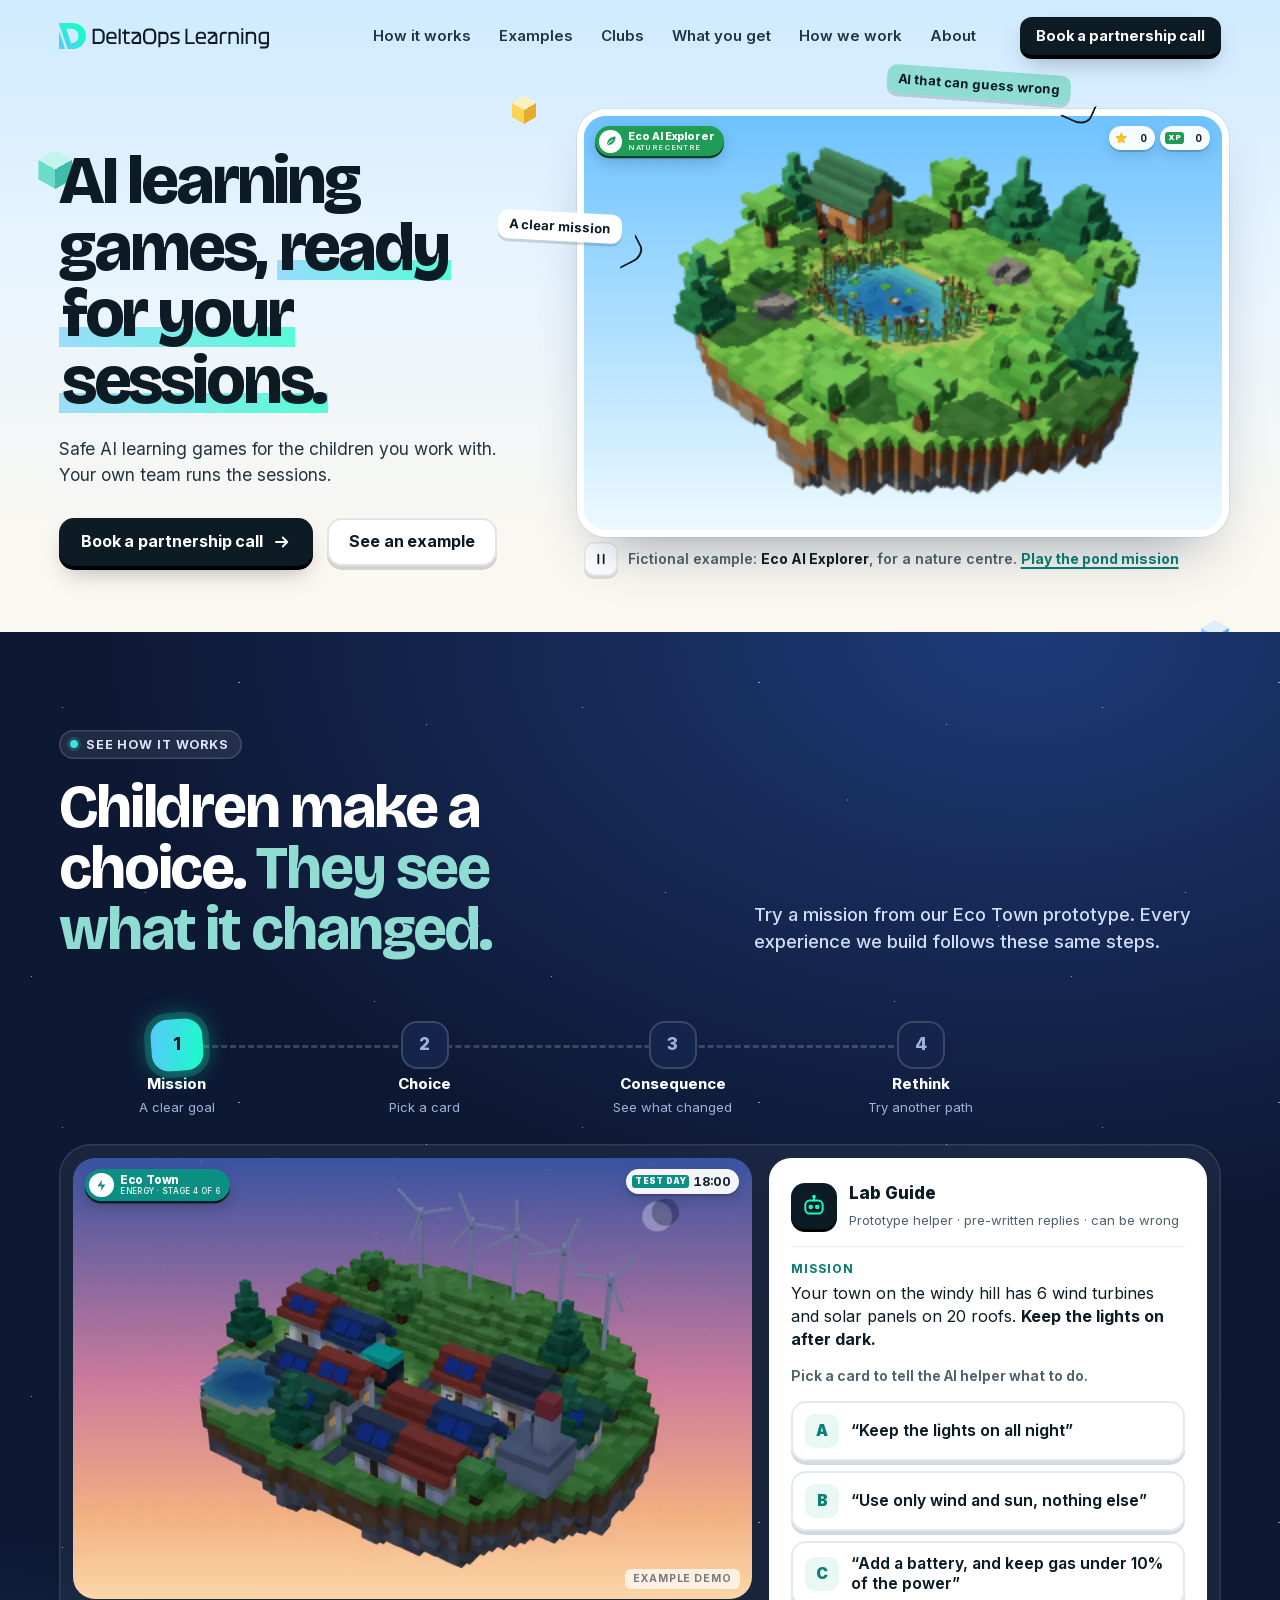
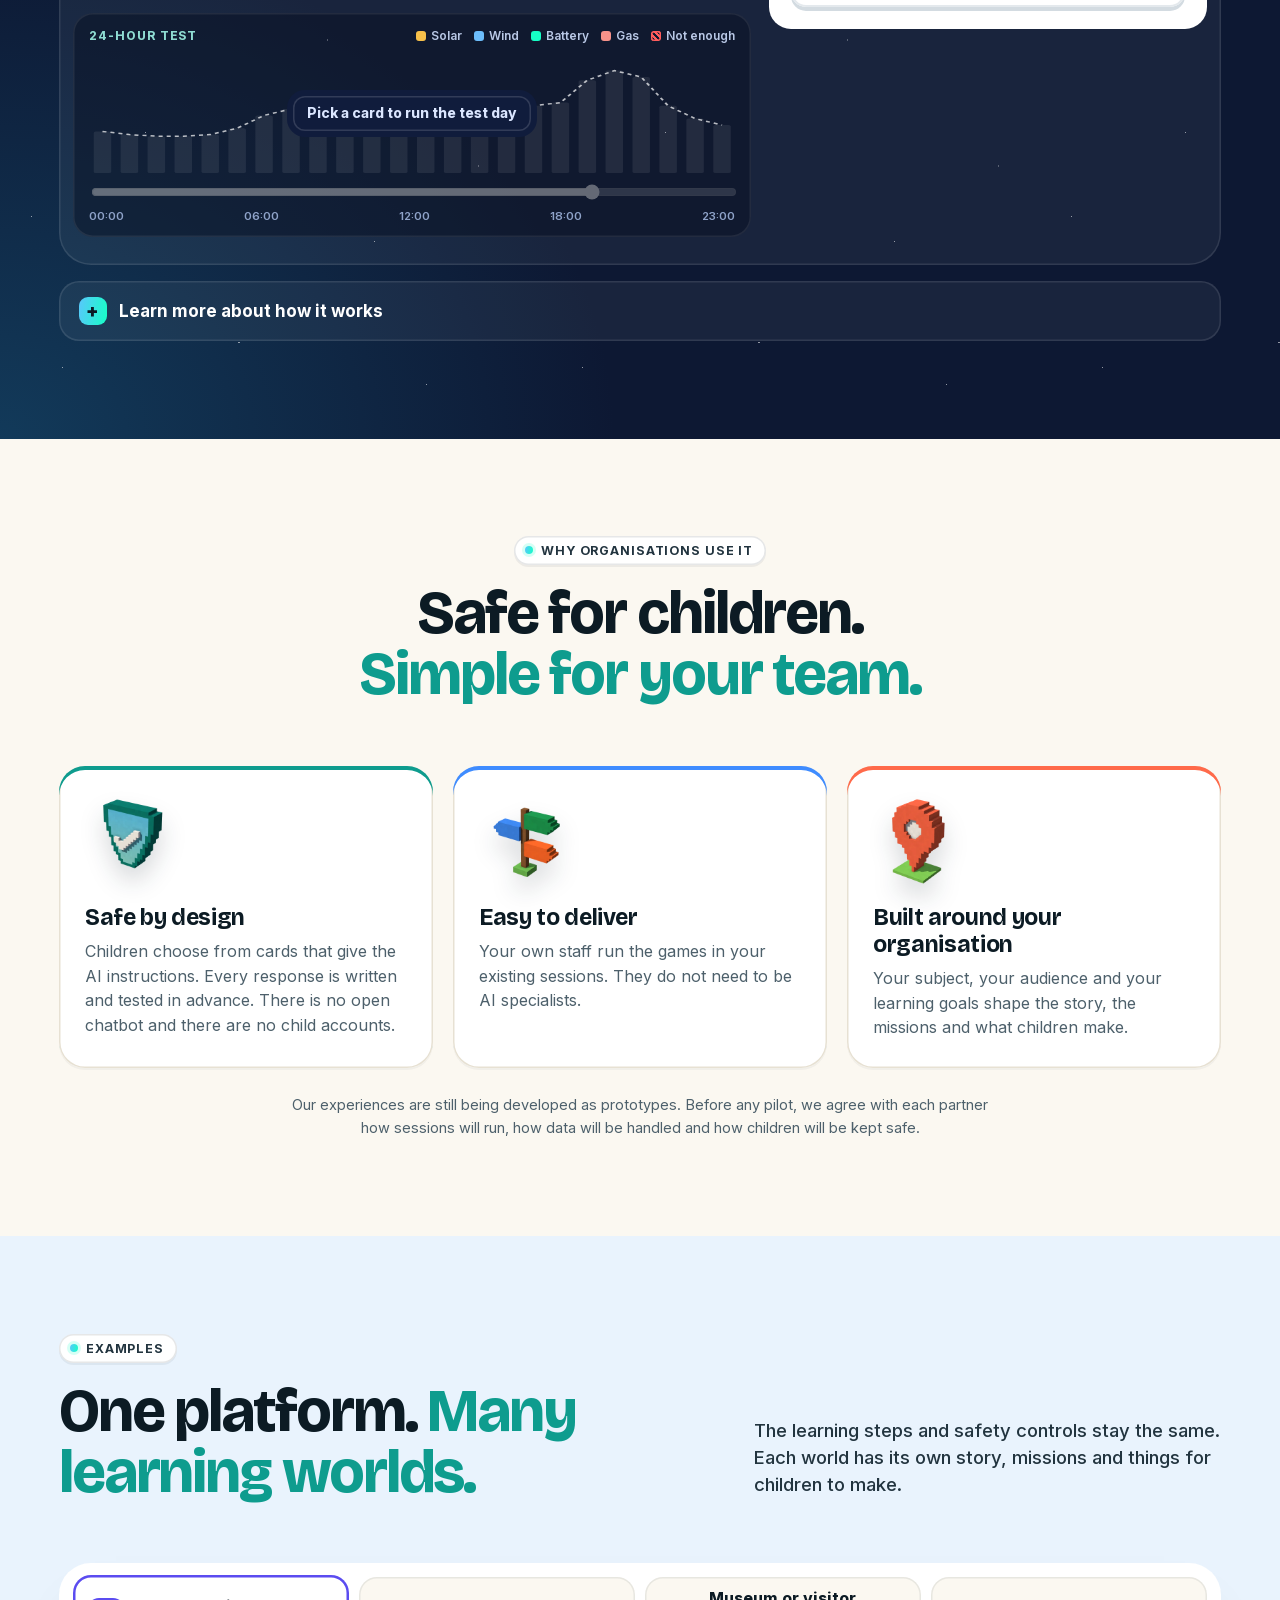
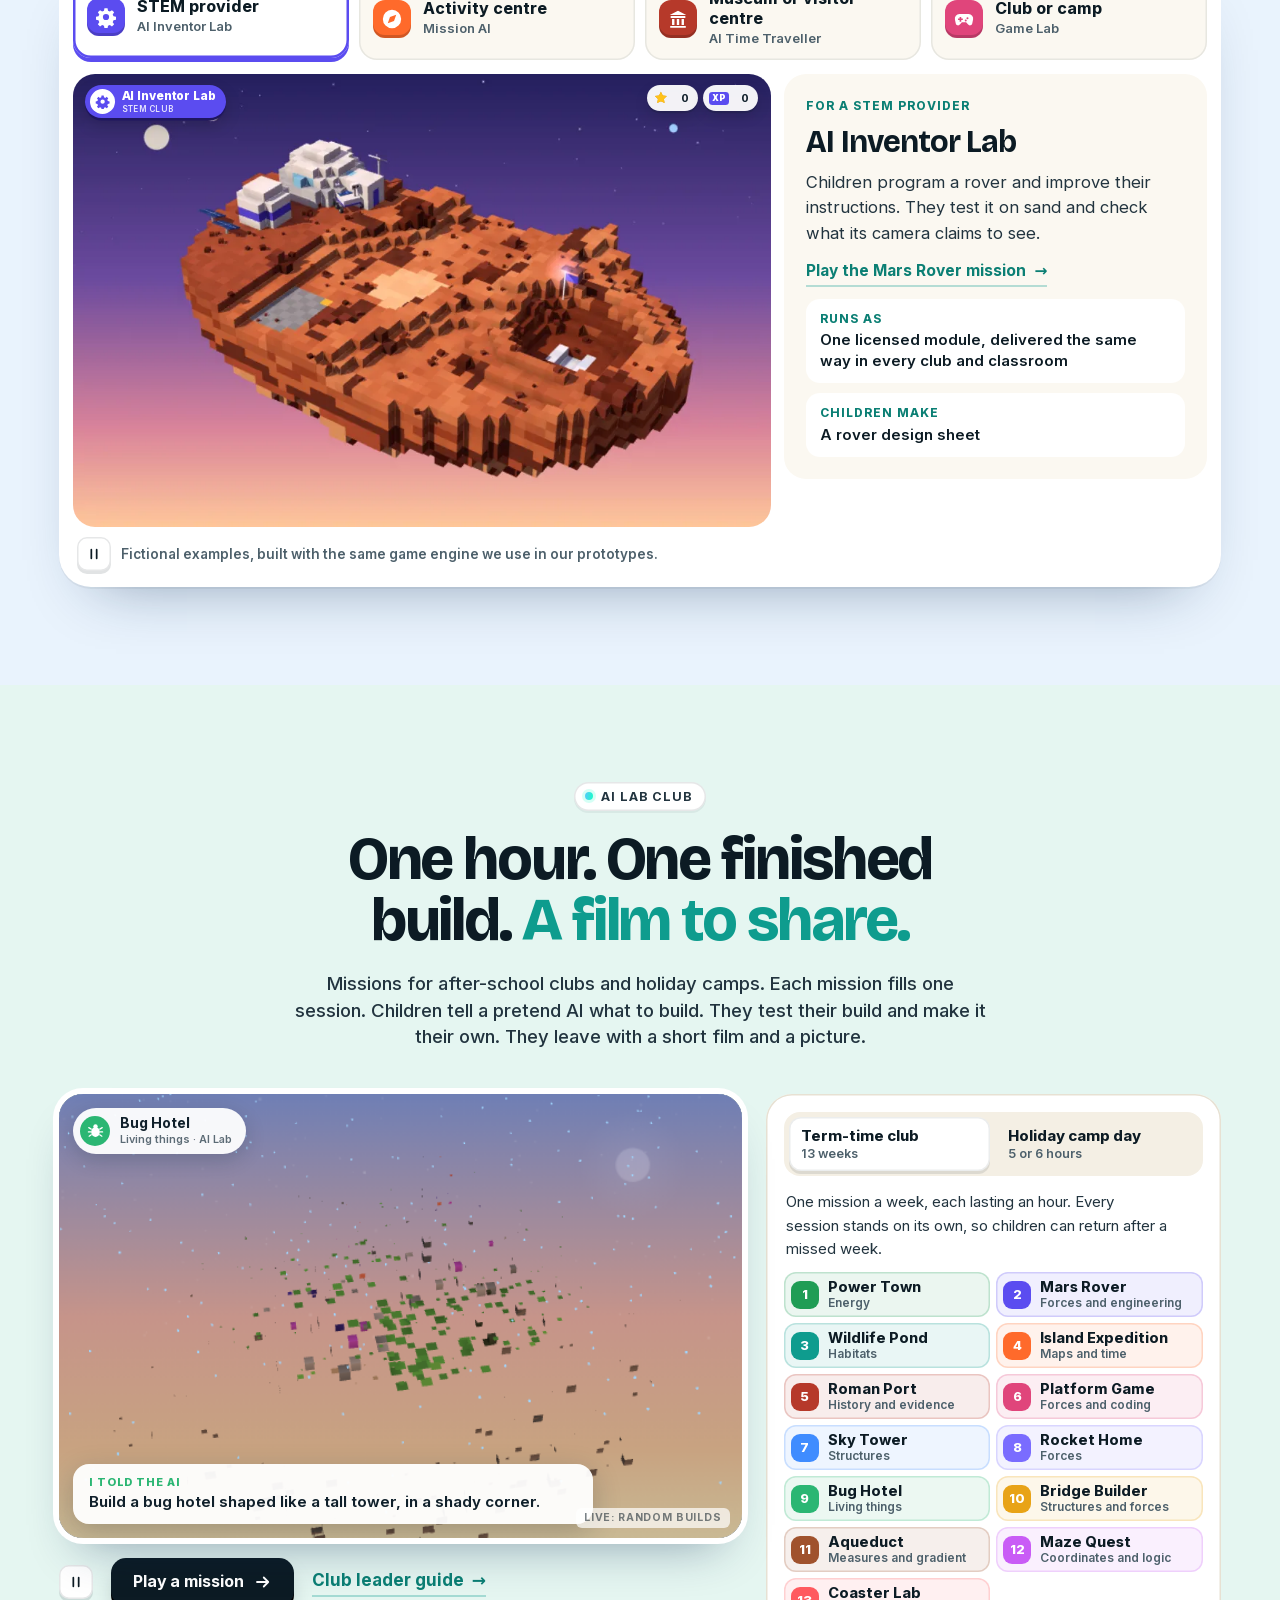
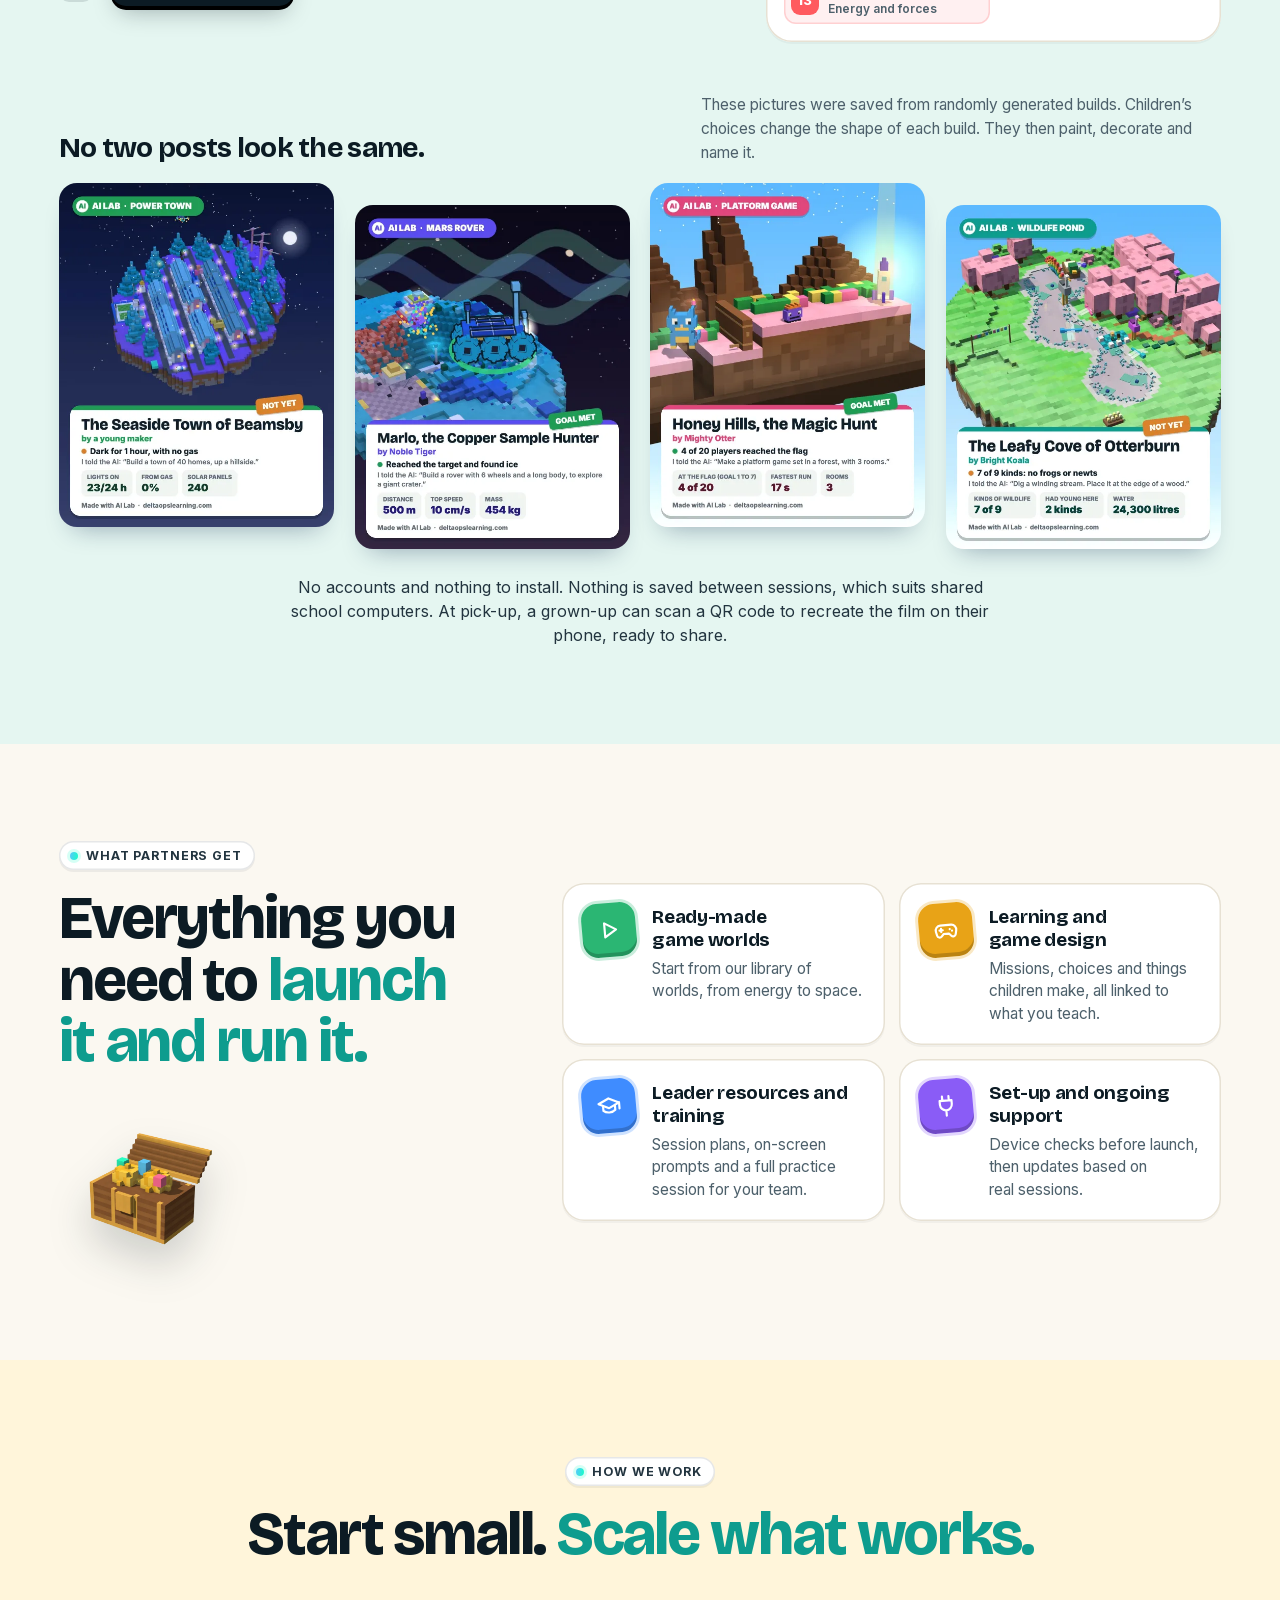
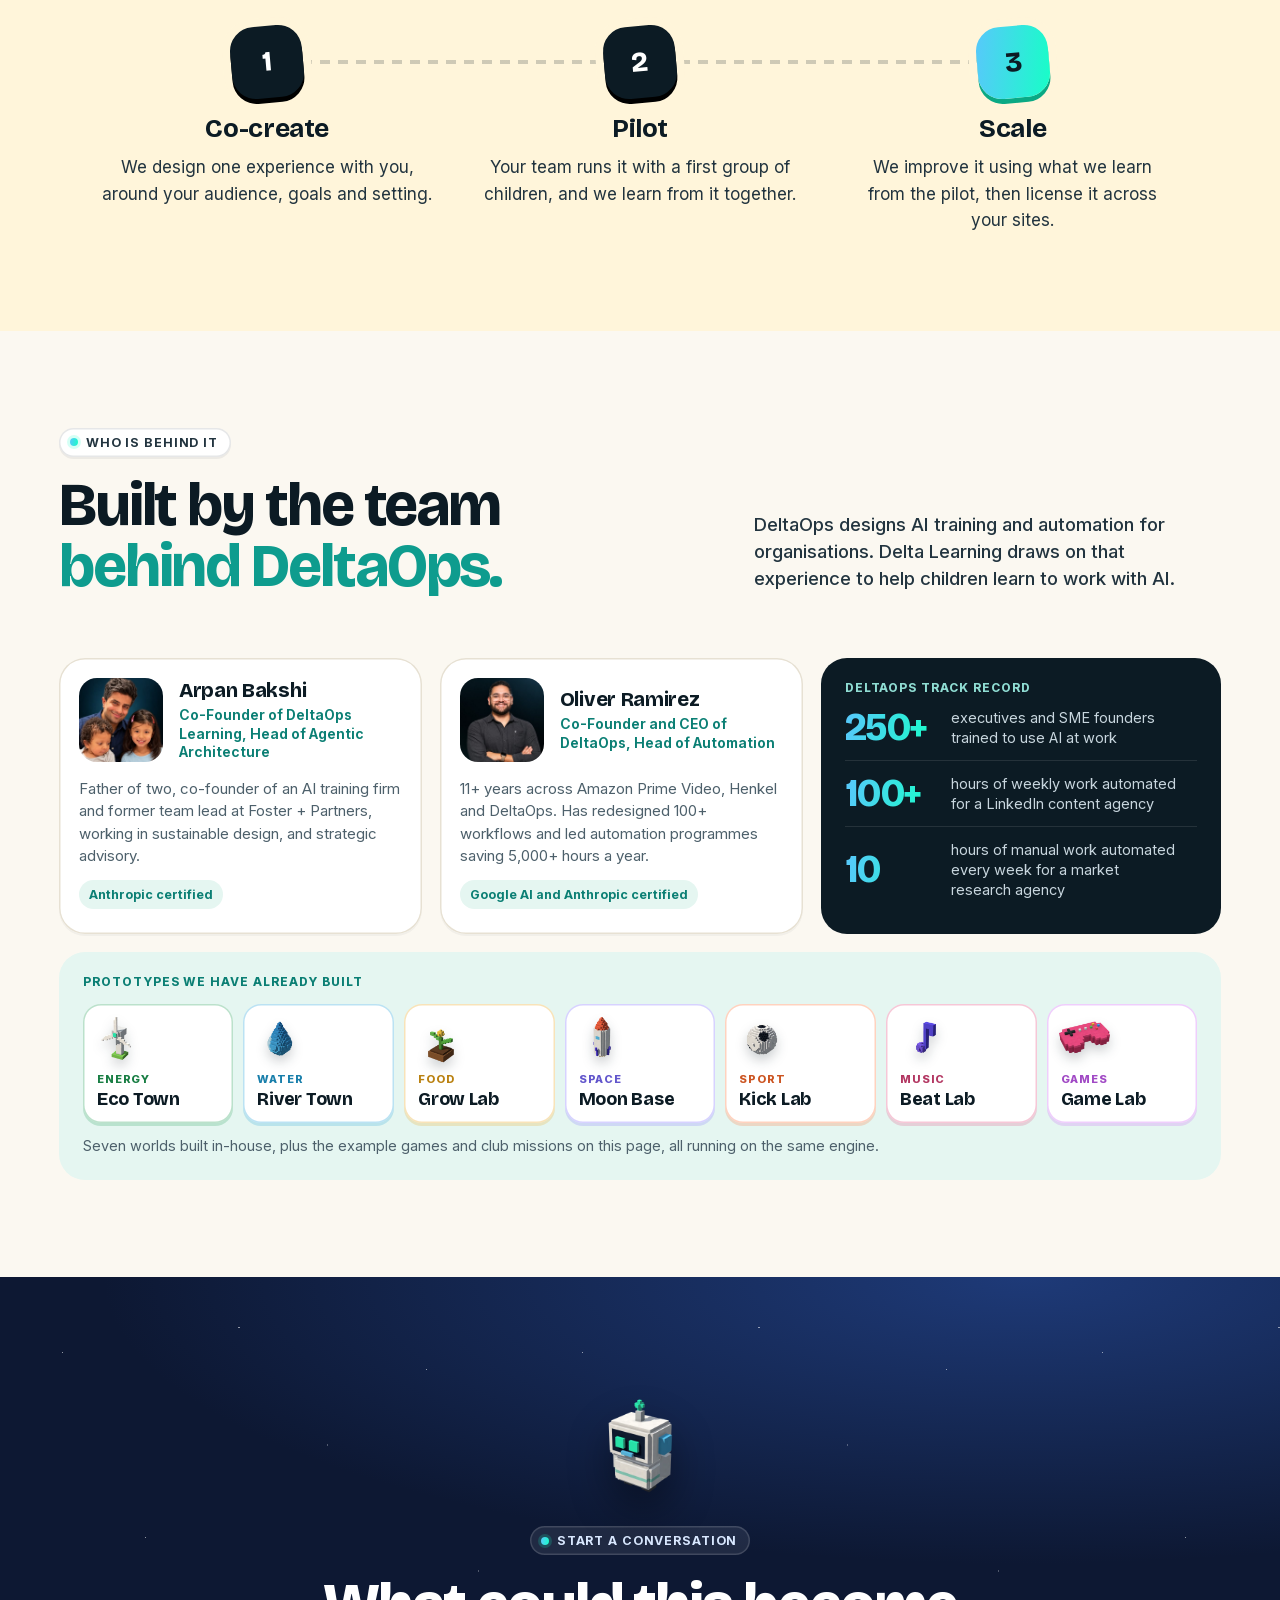
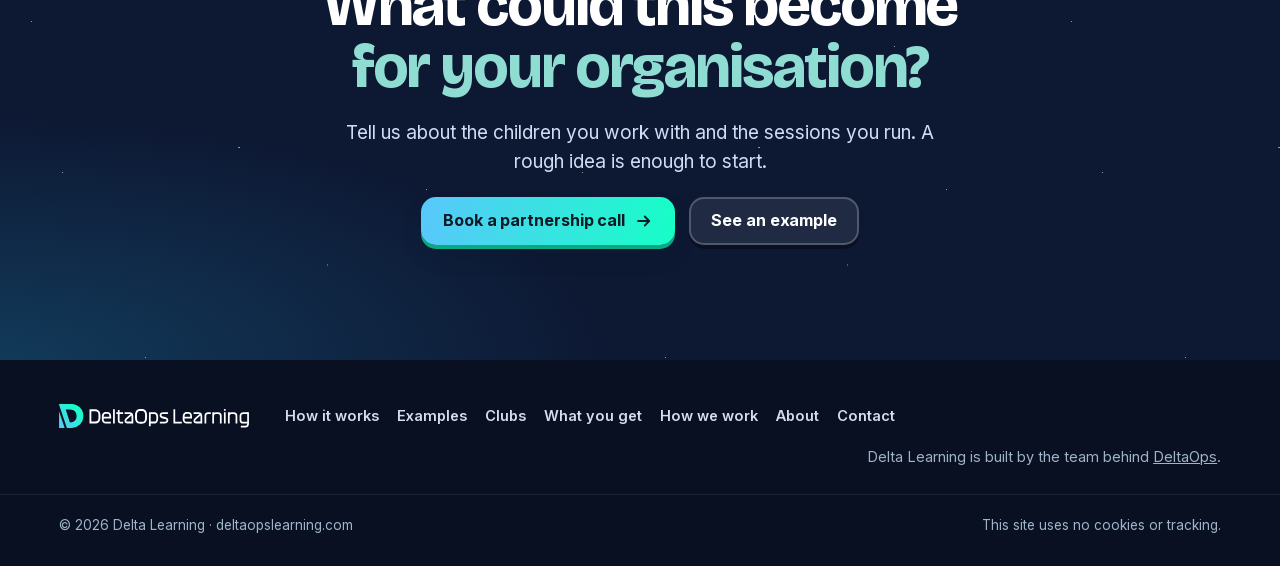
==== commit 4b3d48b8: "Update AI Lab Club to the round-4 quality pass, with fresh gallery posts Every mission's film, pictu" ====
--- a/index.html
+++ b/index.html
@@ -349,10 +349,10 @@
       </div>
       <ul class="cl-strip">
         <!-- posts:start (written by ai-lab-club/tools/site-posts.mjs from real exports) -->
-        <li><img src="img/clubs/post-1.webp" alt="Power Town post: Brightwater, the Super Heights" width="540" height="675" loading="lazy" decoding="async"></li>
-        <li><img src="img/clubs/post-2.webp" alt="Mars Rover post: Nova, the Cheerful Prospector" width="540" height="675" loading="lazy" decoding="async"></li>
-        <li><img src="img/clubs/post-3.webp" alt="Platform Game post: Comet Run, the Zippy World" width="540" height="675" loading="lazy" decoding="async"></li>
-        <li><img src="img/clubs/post-4.webp" alt="Wildlife Pond post: Duckwater, the Leafy Haven" width="540" height="675" loading="lazy" decoding="async"></li>
+        <li><img src="img/clubs/post-1.webp" alt="Power Town post: The Seaside Town of Beamsby" width="540" height="675" loading="lazy" decoding="async"></li>
+        <li><img src="img/clubs/post-2.webp" alt="Mars Rover post: Marlo, the Copper Sample Hunter" width="540" height="675" loading="lazy" decoding="async"></li>
+        <li><img src="img/clubs/post-3.webp" alt="Platform Game post: Honey Hills, the Magic Hunt" width="540" height="675" loading="lazy" decoding="async"></li>
+        <li><img src="img/clubs/post-4.webp" alt="Wildlife Pond post: The Leafy Cove of Otterburn" width="540" height="675" loading="lazy" decoding="async"></li>
         <!-- posts:end -->
       </ul>
     </div>
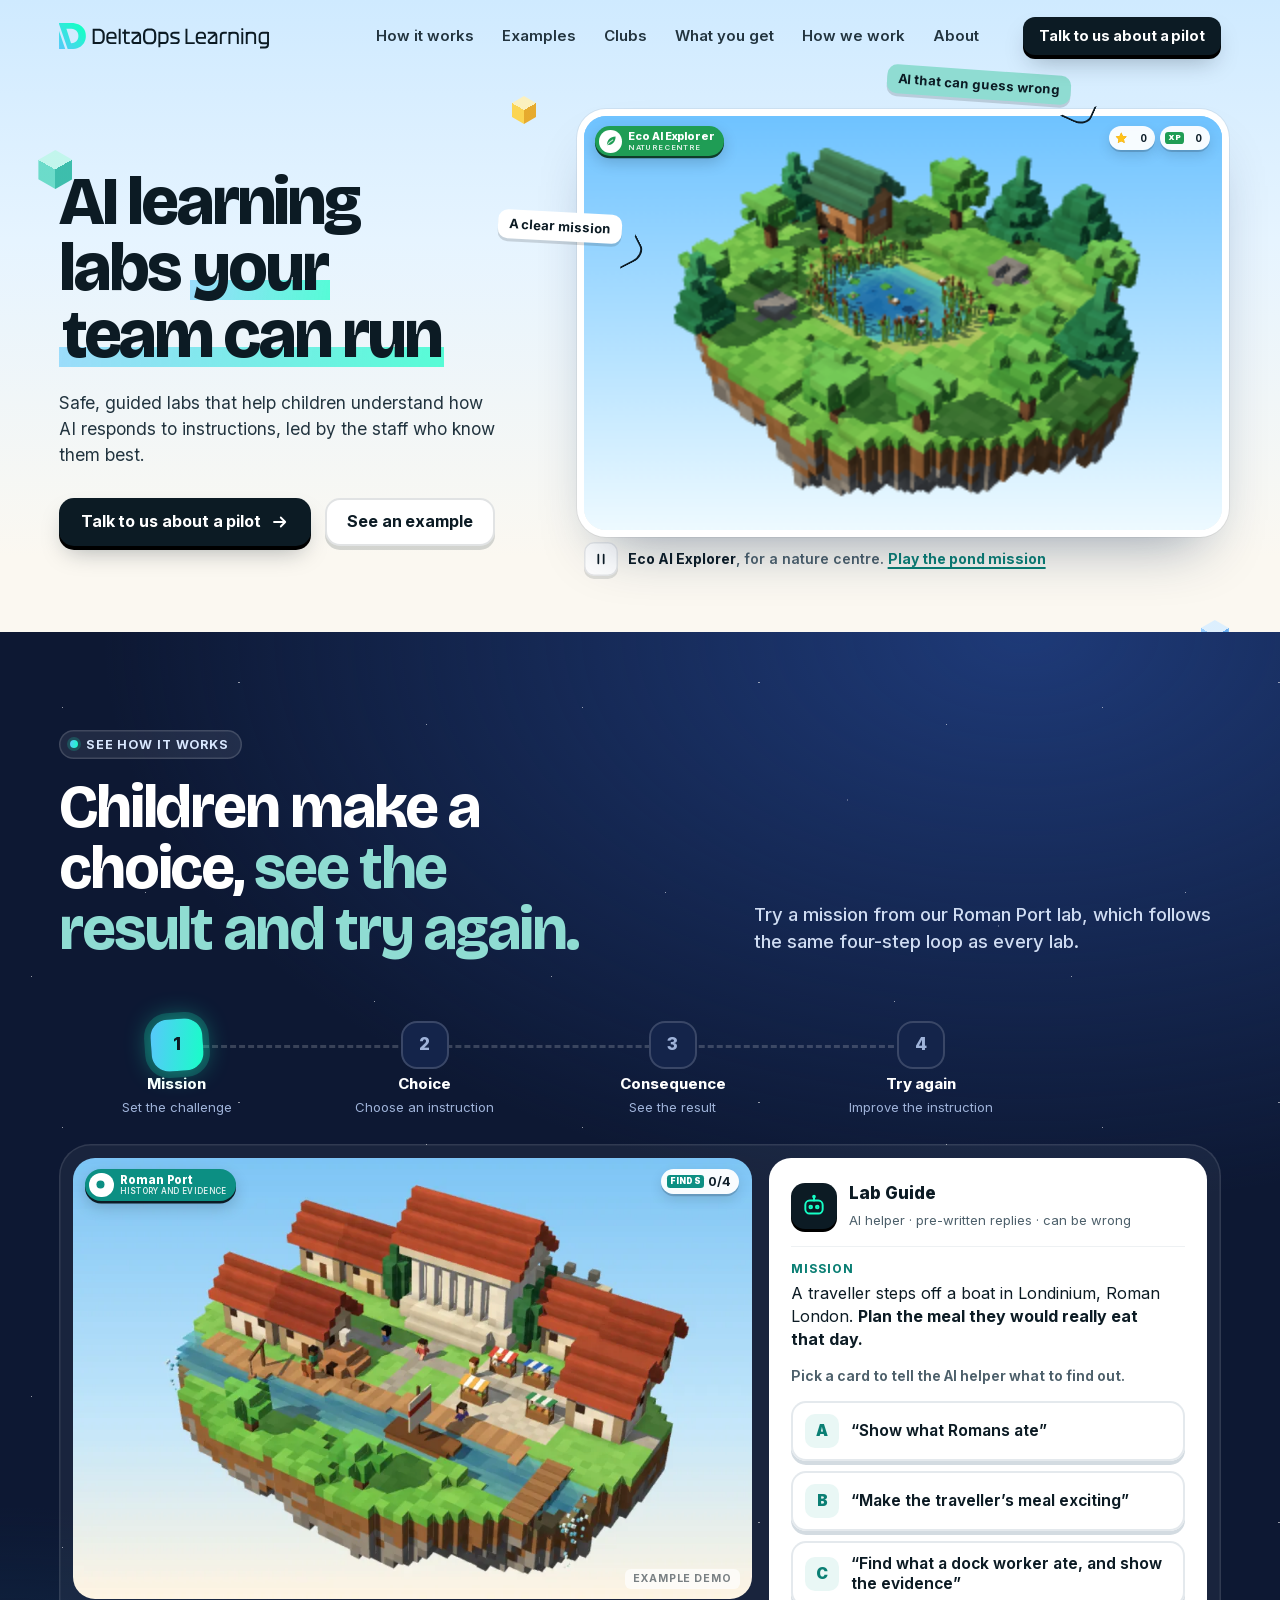
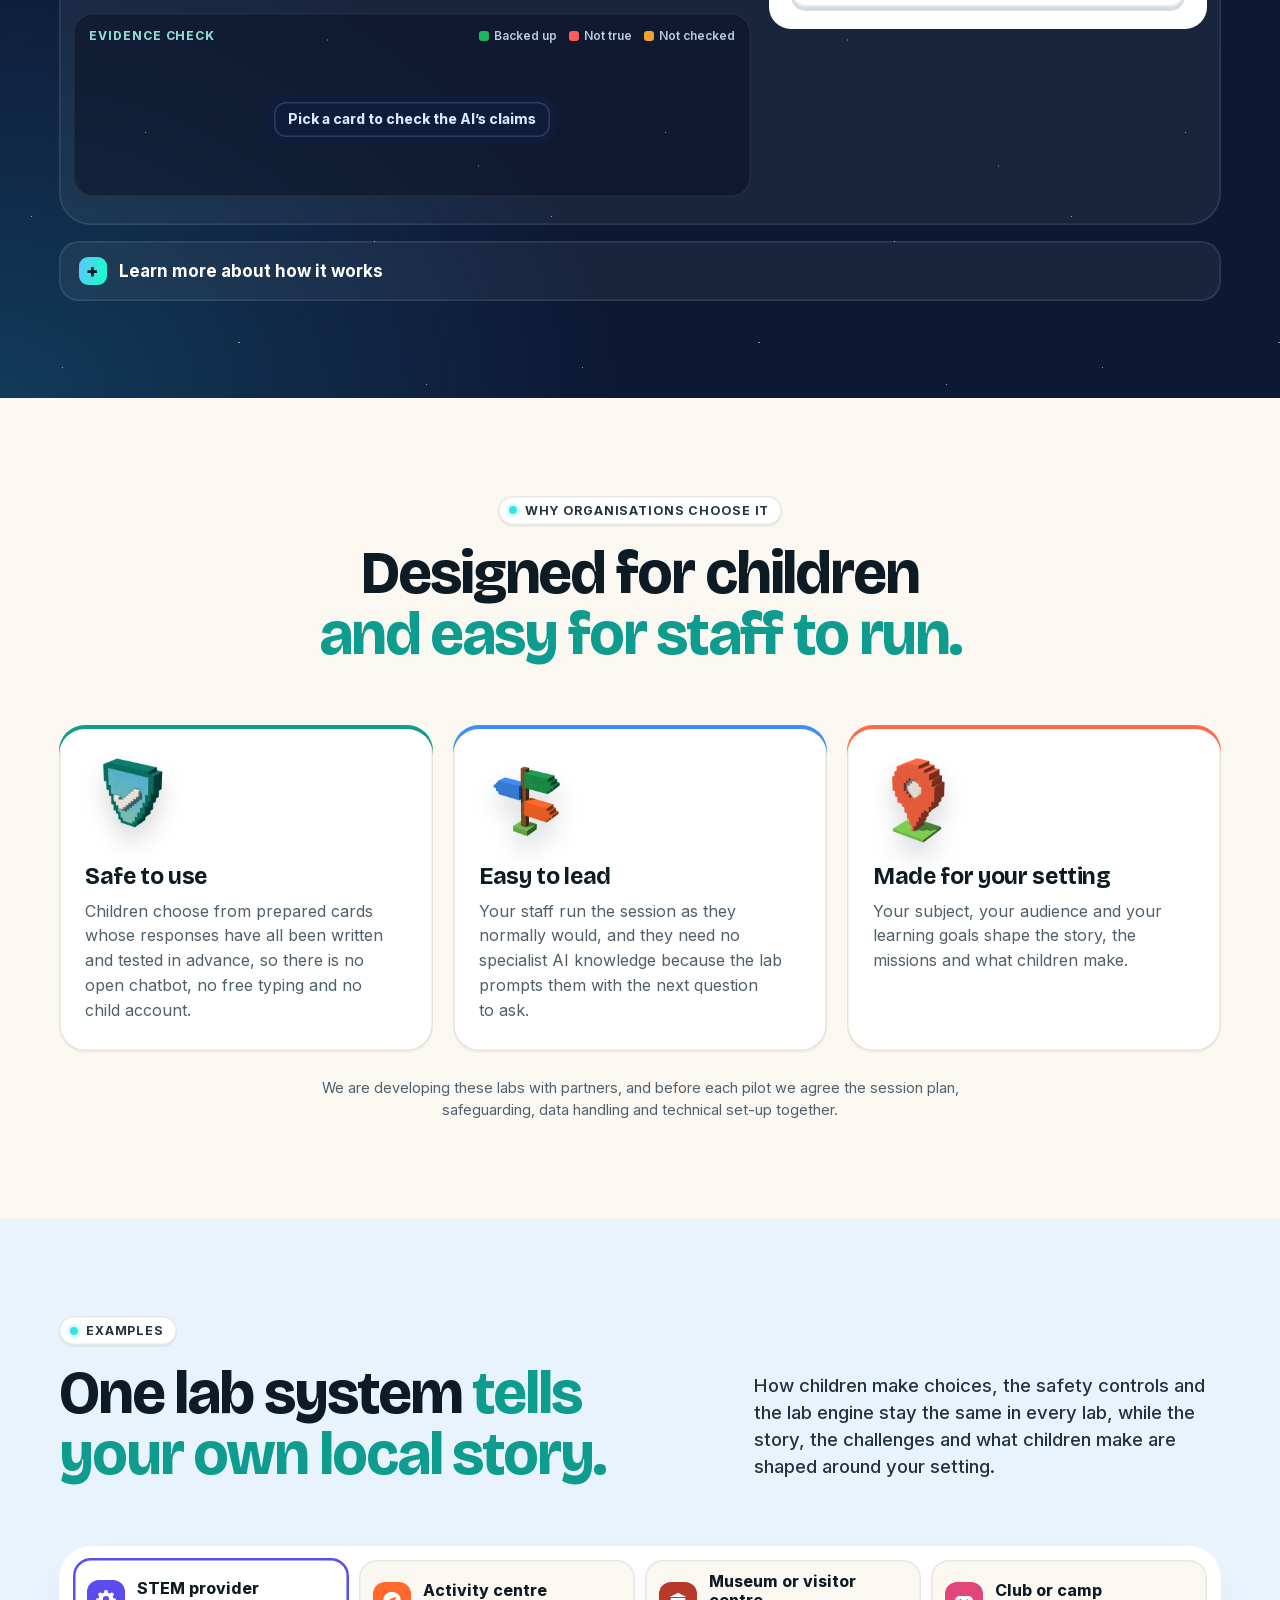
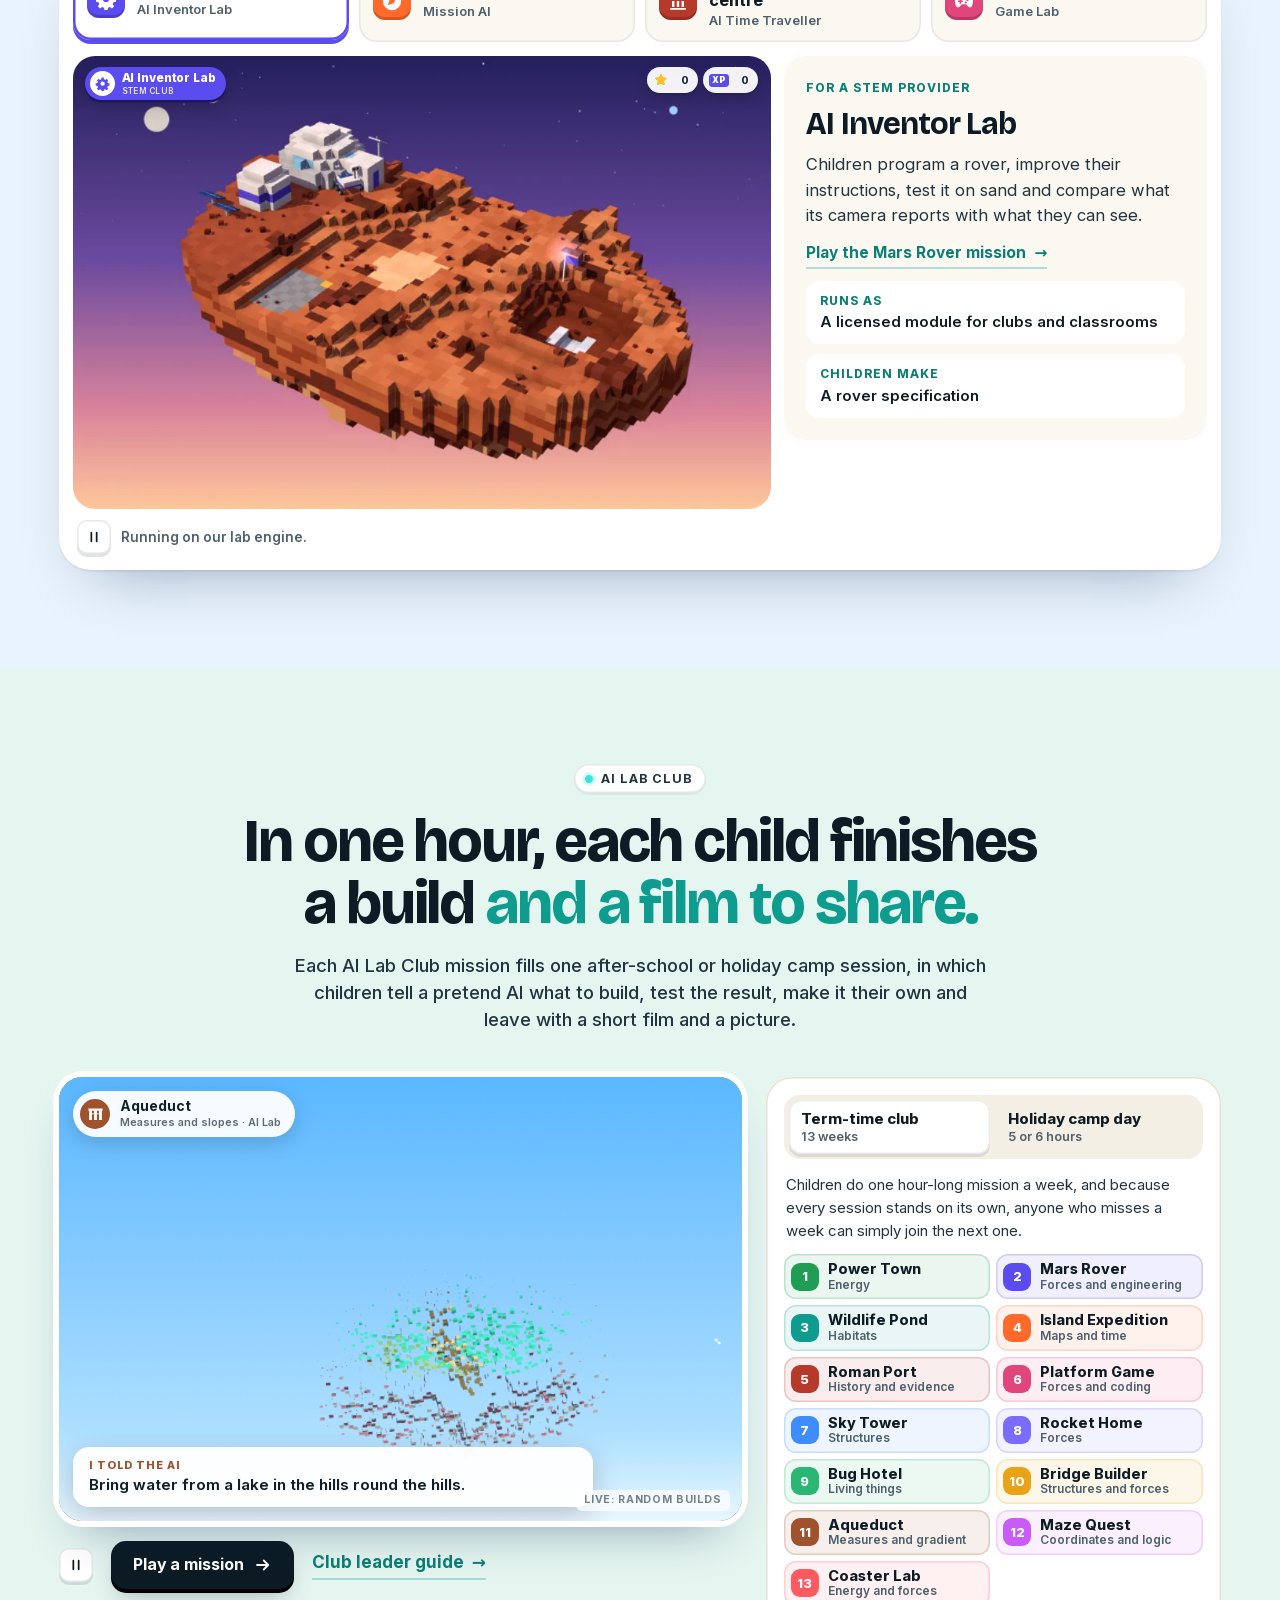
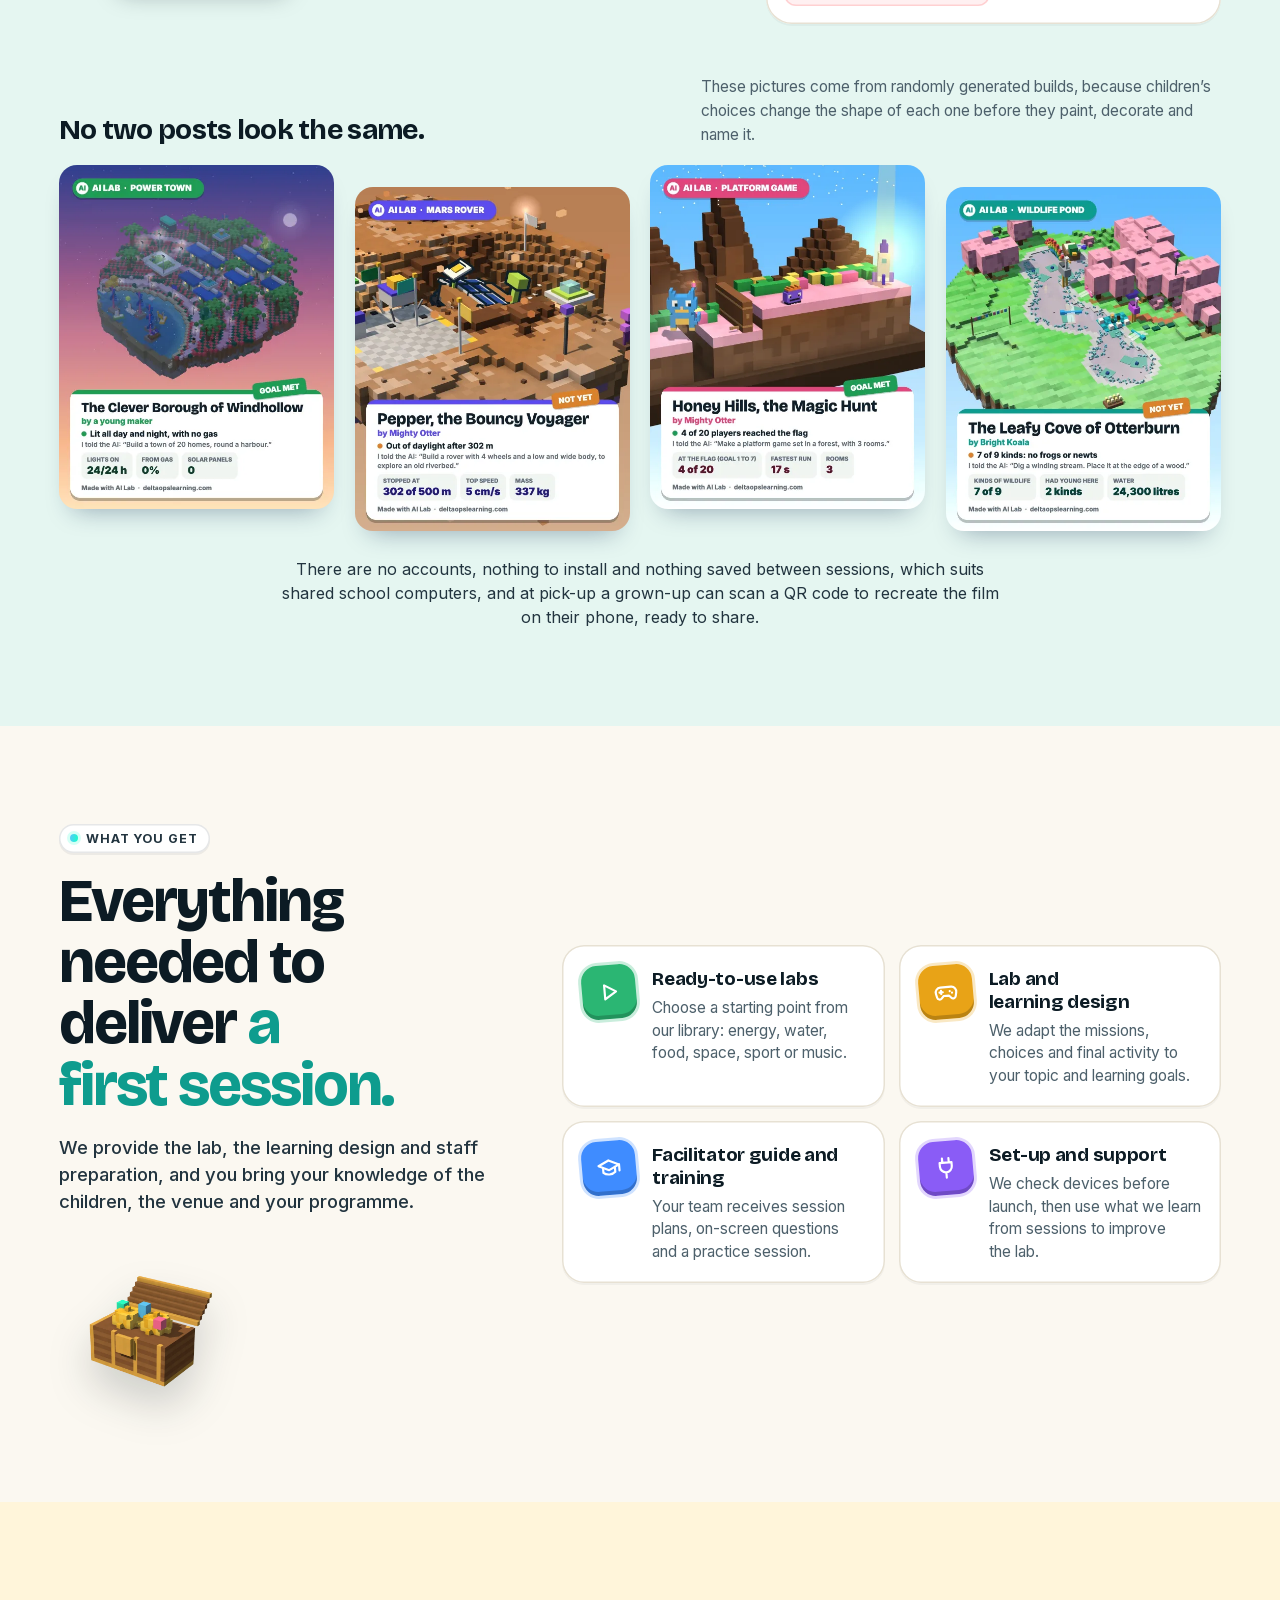
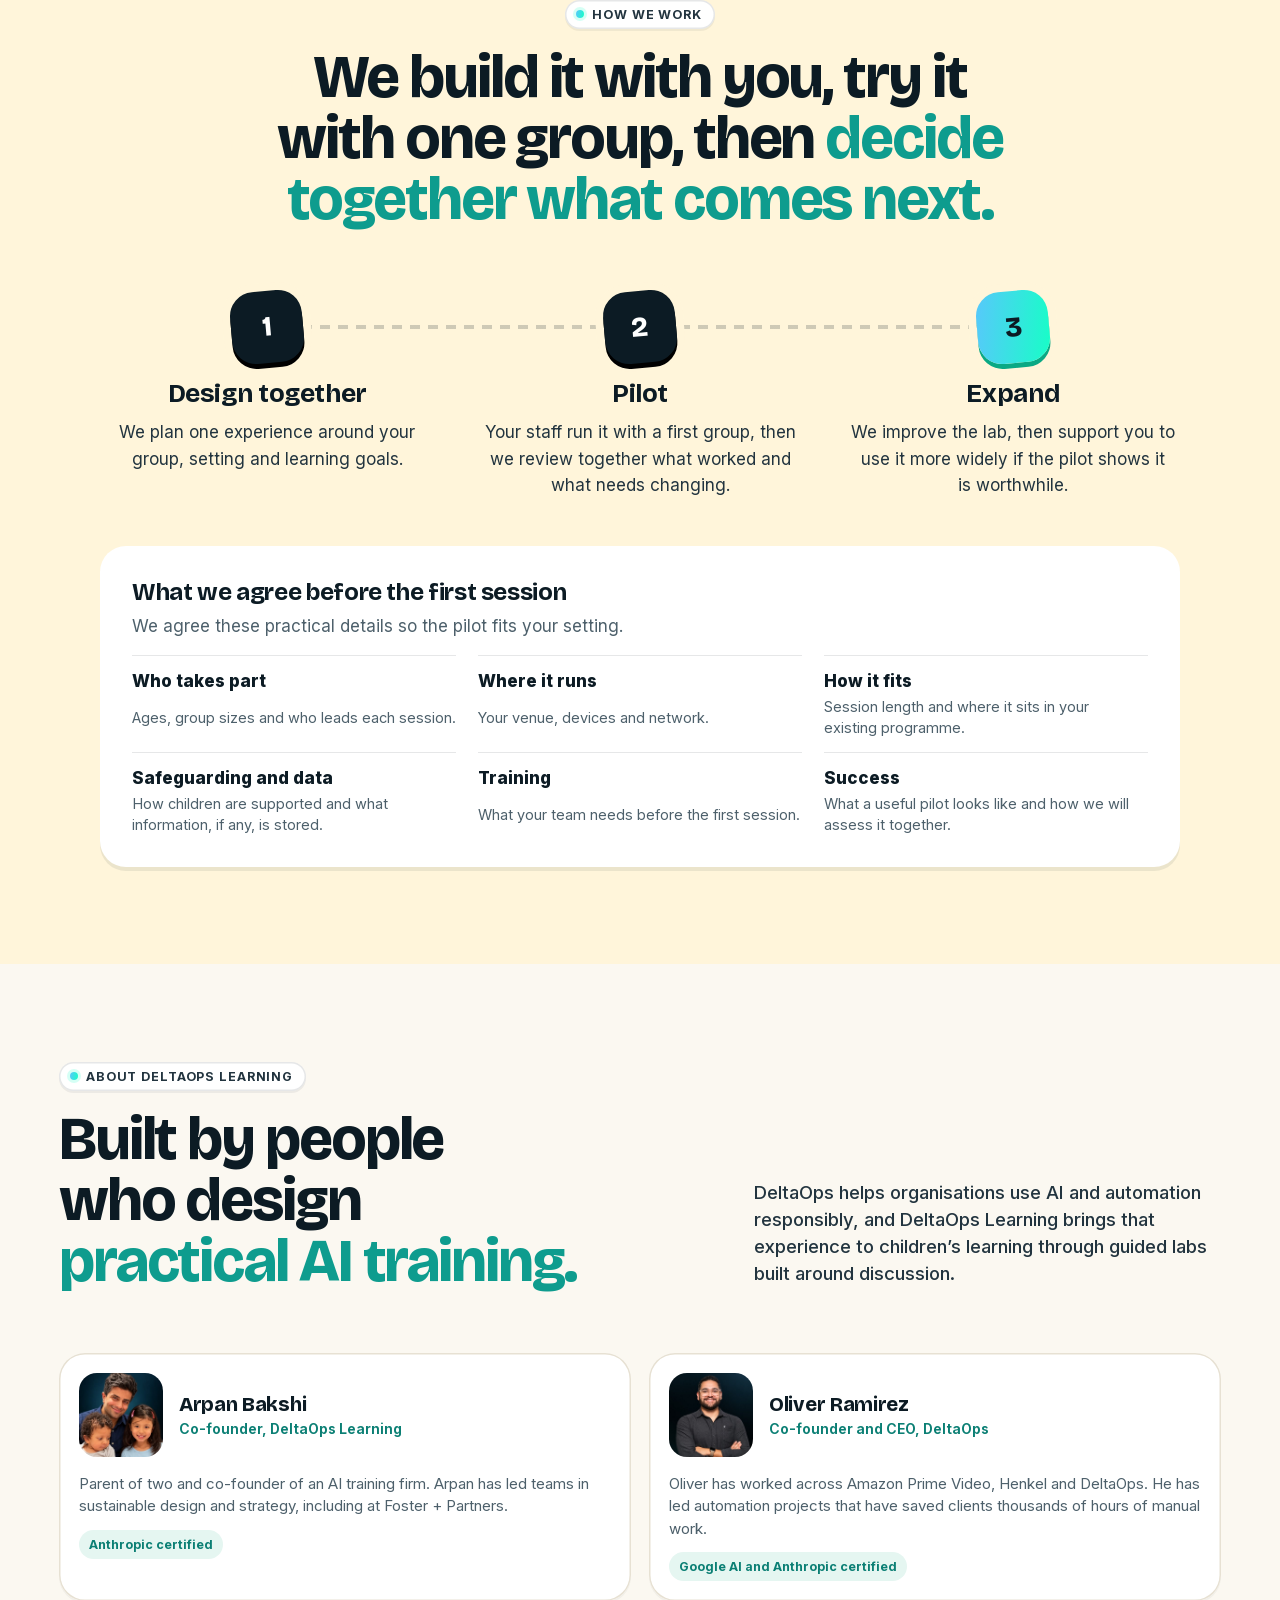
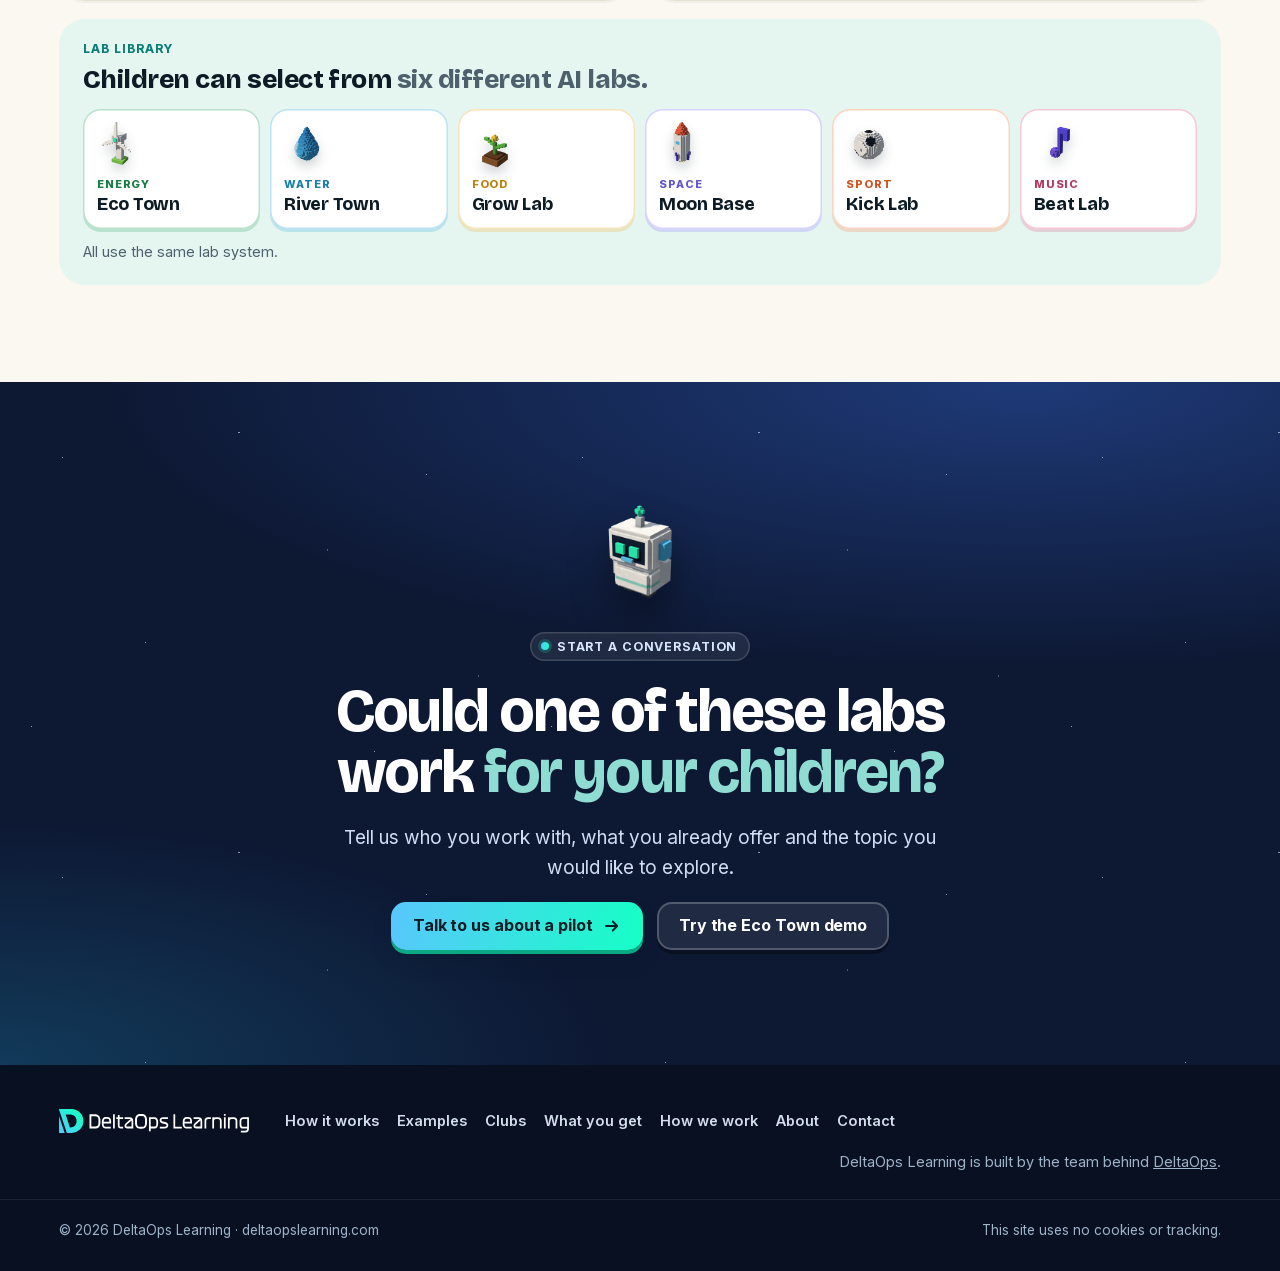
==== commit 9277c173: "Match the brochure, write whole sentences, keep every lab bright, and swap the demo to Roman Port La" ====
--- a/index.html
+++ b/index.html
@@ -3,18 +3,18 @@
 <head>
 <meta charset="utf-8">
 <meta name="viewport" content="width=device-width, initial-scale=1">
-<title>Delta Learning | Safe AI learning games for children</title>
-<meta name="description" content="Safe AI learning games for the children you work with, ready for your own team to run.">
+<title>DeltaOps Learning | AI learning labs your team can run</title>
+<meta name="description" content="Safe, guided labs that help children understand how AI responds to instructions, led by the staff who know them best.">
 <link rel="canonical" href="https://deltaopslearning.com/">
 <meta property="og:type" content="website">
-<meta property="og:site_name" content="Delta Learning">
+<meta property="og:site_name" content="DeltaOps Learning">
 <meta property="og:url" content="https://deltaopslearning.com/">
-<meta property="og:title" content="AI learning games, ready for your sessions · Delta Learning">
-<meta property="og:description" content="Safe AI learning games for the children you work with, ready for your own team to run.">
+<meta property="og:title" content="AI learning labs your team can run · DeltaOps Learning">
+<meta property="og:description" content="Safe, guided labs that help children understand how AI responds to instructions, led by the staff who know them best.">
 <meta property="og:image" content="https://deltaopslearning.com/img/og.jpg">
 <meta property="og:image:width" content="1200">
 <meta property="og:image:height" content="630">
-<meta property="og:image:alt" content="Delta Learning: AI learning games, ready for your sessions.">
+<meta property="og:image:alt" content="DeltaOps Learning: AI learning labs your team can run.">
 <meta property="og:locale" content="en_GB">
 <meta name="twitter:card" content="summary_large_image">
 <meta name="theme-color" content="#FBF8F1">
@@ -27,7 +27,7 @@
 <link rel="stylesheet" href="css/site.css">
 <link rel="stylesheet" href="css/game.css">
 <script type="application/ld+json">
-{"@context":"https://schema.org","@type":"Organization","name":"Delta Learning","url":"https://deltaopslearning.com/","logo":"https://deltaopslearning.com/assets/logo-learning.svg","description":"Safe, game-based AI learning for organisations that work with children."}
+{"@context":"https://schema.org","@type":"Organization","name":"DeltaOps Learning","url":"https://deltaopslearning.com/","logo":"https://deltaopslearning.com/assets/logo-learning.svg","description":"Safe, guided AI learning labs for organisations that work with children."}
 </script>
 </head>
 <body>
@@ -55,7 +55,7 @@
 
 <header class="nav">
   <div class="wrap nav-in">
-    <a class="brand" href="#top" aria-label="Delta Learning, back to top"><img src="assets/logo-learning.svg" alt="DeltaOps Learning" width="210" height="26"></a>
+    <a class="brand" href="#top" aria-label="DeltaOps Learning, back to top"><img src="assets/logo-learning.svg" alt="DeltaOps Learning" width="210" height="26"></a>
     <nav class="links" id="menu" aria-label="Sections">
       <a href="#demo">How it works</a>
       <a href="#worlds">Examples</a>
@@ -63,9 +63,9 @@
       <a href="#package">What you get</a>
       <a href="#how-we-work">How we work</a>
       <a href="#about">About</a>
-      <a class="btn sm menu-cta" href="/contact/">Book a partnership call</a>
+      <a class="btn sm menu-cta" href="/contact/">Talk to us about a pilot</a>
     </nav>
-    <a class="btn sm nav-cta" href="/contact/">Book a partnership call</a>
+    <a class="btn sm nav-cta" href="/contact/">Talk to us about a pilot</a>
     <button class="menu-btn" type="button" aria-expanded="false" aria-controls="menu"><span class="sr">Menu</span><i aria-hidden="true"></i></button>
   </div>
   <div class="progress" aria-hidden="true"></div>
@@ -78,10 +78,10 @@
   <div class="hero-sky" aria-hidden="true"><i class="cube k1"></i><i class="cube k2"></i><i class="cube k3"></i></div>
   <div class="wrap hero-grid">
     <div class="hero-copy">
-      <h1 class="rise" style="--i:0">AI learning games, <span class="hl">ready for your sessions.</span></h1>
-      <p class="hero-sub rise" style="--i:1">Safe AI learning games for the children you work with. Your own team runs the sessions.</p>
+      <h1 class="rise" style="--i:0">AI learning labs <span class="hl">your team can run</span></h1>
+      <p class="hero-sub rise" style="--i:1">Safe, guided labs that help children understand how AI responds to instructions, led by the staff who know them best.</p>
       <div class="cta-row rise" style="--i:2">
-        <a class="btn" href="/contact/">Book a partnership call <svg class="arr" aria-hidden="true"><use href="#i-arrow"/></svg></a>
+        <a class="btn" href="/contact/">Talk to us about a pilot <svg class="arr" aria-hidden="true"><use href="#i-arrow"/></svg></a>
         <a class="btn ghost" href="#demo">See an example</a>
       </div>
     </div>
@@ -91,10 +91,10 @@
         <canvas aria-hidden="true"></canvas>
         <div class="gw-load" aria-hidden="true"><span></span></div>
       </div>
-      <p class="gw-cap"><button class="gw-pause" type="button" aria-pressed="false" data-pause><svg aria-hidden="true"><use href="#i-pause"/></svg><span class="sr">Pause the game preview</span></button><span>Fictional example: <b>Eco AI Explorer</b>, for a nature centre. <a class="cap-link" href="/play/?m=pond" target="_blank" rel="noopener">Play the pond mission</a></span></p>
+      <p class="gw-cap"><button class="gw-pause" type="button" aria-pressed="false" data-pause><svg aria-hidden="true"><use href="#i-pause"/></svg><span class="sr">Pause the lab preview</span></button><span><b>Eco AI Explorer</b>, for a nature centre. <a class="cap-link" href="/play/?m=pond" target="_blank" rel="noopener">Play the pond mission</a></span></p>
       <div class="note n2" aria-hidden="true"><b>A clear mission</b></div>
       <div class="note n3" aria-hidden="true"><b>AI that can guess wrong</b></div>
-      <p class="sr" data-player-desc>Fictional example: Eco AI Explorer, for a nature centre. Children design a pond. When asked to make it &ldquo;nice&rdquo;, the AI helper cuts the reeds. The wildlife leaves. A card with clearer instructions adds a boardwalk, and the wildlife returns.</p>
+      <p class="sr" data-player-desc>Eco AI Explorer, for a nature centre: when children plan a pond with a vague instruction, the AI lays a path through the reeds, while a clearer instruction keeps space for both wildlife and visitors.</p>
     </div>
   </div>
 </section>
@@ -106,26 +106,26 @@
     <div class="head split">
       <div>
         <p class="eyebrow reveal">See how it works</p>
-        <h2 class="reveal">Children make a choice. <span class="soft">They see what it changed.</span></h2>
-      </div>
-      <p class="lede reveal">Try a mission from our Eco Town prototype.<span class="m-hide"> Every experience we build follows these same steps.</span></p>
+        <h2 class="reveal">Children make a choice, <span class="soft">see the result and try again.</span></h2>
+      </div>
+      <p class="lede reveal">Try a mission from our Roman Port lab<span class="m-hide">, which follows the same four-step loop as every lab</span>.</p>
     </div>
 
     <ol class="flow reveal" aria-label="The learning loop" data-flow>
-      <li data-step="mission"><b>Mission</b><span>A clear goal</span></li>
-      <li data-step="decision"><b>Choice</b><span>Pick a card</span></li>
-      <li data-step="consequence"><b>Consequence</b><span>See what changed</span></li>
-      <li data-step="iterate"><b>Rethink</b><span>Try another path</span></li>
+      <li data-step="mission"><b>Mission</b><span>Set the challenge</span></li>
+      <li data-step="decision"><b>Choice</b><span>Choose an instruction</span></li>
+      <li data-step="consequence"><b>Consequence</b><span>See the result</span></li>
+      <li data-step="iterate"><b>Try again</b><span>Improve the instruction</span></li>
     </ol>
 
     <div class="demo reveal" data-demo>
-      <div class="gw demo-gw" role="img" aria-label="Eco Town: a hillside town with wind turbines, solar roofs, a battery and a gas plant" data-brand="delta" data-demo-game style="--poster:url(/img/game/world-town.webp)">
+      <div class="gw demo-gw" role="img" aria-label="Roman Port: Londinium, Roman London, with a temple, a market, a bakery and a ship on the river" data-brand="delta" data-demo-game style="--poster:url(/img/game/world-rome.webp)">
         <canvas aria-hidden="true"></canvas>
         <div class="gw-load" aria-hidden="true"><span></span></div>
         <div class="hud dm-hud" aria-hidden="true">
           <div class="hd-top">
-            <div class="hd-brand"><span class="hd-logo"><svg viewBox="0 0 24 24"><use href="#i-bolt"/></svg></span><span><b>Eco Town</b><small>Energy &middot; stage 4 of 6</small></span></div>
-            <div class="hd-stats"><span class="hd-stat dm-clock"><i data-clock-label>Test day</i><b data-clock>18:00</b></span></div>
+            <div class="hd-brand"><span class="hd-logo"><svg viewBox="0 0 24 24"><use href="#i-check"/></svg></span><span><b>Roman Port</b><small>History and evidence</small></span></div>
+            <div class="hd-stats"><span class="hd-stat dm-clock"><i data-clock-label>Finds</i><b data-clock>0/4</b></span></div>
           </div>
           <span class="dm-status" data-status hidden></span>
         </div>
@@ -133,13 +133,13 @@
       </div>
 
       <div class="demo-side">
-        <div class="guide-head"><span class="guide-ico" aria-hidden="true"><svg><use href="#i-bot"/></svg></span><p><b>Lab Guide</b><span>Prototype helper &middot; pre-written replies &middot; can be wrong</span></p></div>
-        <p class="mission"><span class="cap">Mission</span>Your town on the windy hill has 6 wind turbines and solar panels on 20 roofs. <b>Keep the lights on after dark.</b></p>
-        <p class="pick" data-pick>Pick a card to tell the AI helper what to do.</p>
+        <div class="guide-head"><span class="guide-ico" aria-hidden="true"><svg><use href="#i-bot"/></svg></span><p><b>Lab Guide</b><span>AI helper &middot; pre-written replies &middot; can be wrong</span></p></div>
+        <p class="mission"><span class="cap">Mission</span>A traveller steps off a boat in Londinium, Roman London. <b>Plan the meal they would really eat that day.</b></p>
+        <p class="pick" data-pick>Pick a card to tell the AI helper what to find out.</p>
         <div class="cards" role="group" aria-label="Prompt cards">
-          <button type="button" class="card" data-card="0" aria-pressed="false"><span class="card-n">A</span><span>&ldquo;Keep the lights on all night&rdquo;</span></button>
-          <button type="button" class="card" data-card="1" aria-pressed="false"><span class="card-n">B</span><span>&ldquo;Use only wind and sun, nothing else&rdquo;</span></button>
-          <button type="button" class="card" data-card="2" aria-pressed="false"><span class="card-n">C</span><span>&ldquo;Add a battery, and keep gas under 10% of the power&rdquo;</span></button>
+          <button type="button" class="card" data-card="0" aria-pressed="false"><span class="card-n">A</span><span>&ldquo;Show what Romans ate&rdquo;</span></button>
+          <button type="button" class="card" data-card="1" aria-pressed="false"><span class="card-n">B</span><span>&ldquo;Make the traveller&rsquo;s meal exciting&rdquo;</span></button>
+          <button type="button" class="card" data-card="2" aria-pressed="false"><span class="card-n">C</span><span>&ldquo;Find what a dock worker ate, and show the evidence&rdquo;</span></button>
         </div>
         <noscript><p class="pick">This demo needs JavaScript.</p></noscript>
 
@@ -147,8 +147,8 @@
           <div class="assumed"><span class="tag" data-tag>AI guessed</span><p data-assumed></p></div>
           <p class="effect" data-effect></p>
           <div class="meters">
-            <p><span>People</span><i><b data-bar="people"></b></i><em data-m="people">0</em></p>
-            <p><span>Planet</span><i><b data-bar="planet"></b></i><em data-m="planet">0</em></p>
+            <p><span>Accuracy</span><i><b data-bar="acc"></b></i><em data-m="acc">0</em></p>
+            <p><span>Evidence</span><i><b data-bar="ev"></b></i><em data-m="ev">0</em></p>
           </div>
           <p class="tradeoff" data-tradeoff></p>
           <div class="facil"><span class="cap">The session leader asks</span><p data-facil></p></div>
@@ -159,27 +159,19 @@
         </div>
 
         <div class="outcome" data-outcome hidden>
-          <span class="cap">Outcome &middot; your town&rsquo;s energy plan</span>
+          <span class="cap">Outcome &middot; your traveller&rsquo;s diary page</span>
           <p class="outcome-title" data-outcome-title></p>
           <dl data-outcome-list></dl>
           <p class="outcome-note">Another child could keep a different plan and explain why.</p>
-          <div class="result-actions"><button type="button" class="btn sm ghost" data-restart>Start again</button><a class="btn sm" href="/play/?m=powertown" target="_blank" rel="noopener">Play the full mission <svg class="arr" aria-hidden="true"><use href="#i-arrow"/></svg></a></div>
-        </div>
-      </div>
-
-      <div class="chart">
-        <div class="chart-head">
-          <span class="cap">24-hour test</span>
-          <span class="legend"><span><i class="k-sun"></i>Solar</span><span><i class="k-wind"></i>Wind</span><span><i class="k-bat"></i>Battery</span><span><i class="k-gas"></i>Gas</span><span><i class="k-short"></i>Not enough</span></span>
-        </div>
+          <div class="result-actions"><button type="button" class="btn sm ghost" data-restart>Start again</button><a class="btn sm" href="/play/?m=port" target="_blank" rel="noopener">Play the full mission <svg class="arr" aria-hidden="true"><use href="#i-arrow"/></svg></a></div>
+        </div>
+      </div>
+
+      <div class="chart claims-box">
+        <div class="chart-head"><span class="cap">Evidence check</span><span class="legend"><span><i class="k-good"></i>Backed up</span><span><i class="k-bad"></i>Not true</span><span><i class="k-unknown"></i>Not checked</span></span></div>
         <div class="chart-plot">
-          <svg viewBox="0 0 480 120" preserveAspectRatio="none" data-chart aria-hidden="true"></svg>
-          <p class="chart-empty" data-chart-empty><span>Pick a card to run the test day</span></p>
-        </div>
-        <div class="scrub">
-          <label for="hour" class="sr">Time of day</label>
-          <input id="hour" type="range" min="0" max="23" step="1" value="18" data-hour disabled>
-          <span class="scrub-ticks" aria-hidden="true"><span>00:00</span><span>06:00</span><span>12:00</span><span>18:00</span><span>23:00</span></span>
+          <ol class="claims" data-claims aria-live="polite"></ol>
+          <p class="chart-empty" data-chart-empty><span>Pick a card to check the AI&rsquo;s claims</span></p>
         </div>
       </div>
       <div class="path" data-path hidden><span class="cap">Your path</span><ol data-path-list></ol></div>
@@ -190,16 +182,16 @@
       <div class="learn-in">
         <div>
           <span class="cap">What children practise</span>
-          <ul class="chips"><li>Set a goal</li><li>Give clear instructions</li><li>Spot what AI assumed</li><li>Question the result</li><li>Test fairly</li><li>Decide and explain</li></ul>
+          <ul class="chips"><li>Set a goal</li><li>Give clear instructions</li><li>Notice assumptions</li><li>Question a response</li><li>Test options</li><li>Explain a choice</li></ul>
           <p>These habits stay useful whichever AI tools children meet later.</p>
         </div>
         <div>
-          <span class="cap">In the full prototype</span>
-          <p>Each world has six stages. Each stage has three cards, giving 729 possible paths. There is no single right answer. One card at each stage gives unclear instructions, so the AI has to guess.</p>
+          <span class="cap">In the full lab</span>
+          <p>Each lab has six stages with three cards at each, giving 729 possible routes rather than one &ldquo;correct&rdquo; answer, and at least one card at every stage is deliberately unclear so children can see how a vague instruction changes the result.</p>
         </div>
         <div>
           <span class="cap">About this demo</span>
-          <p>Numbers are simplified for the web. The AI helper uses pre-written replies. No live AI model is involved. After each result, the session leader has a question to help children explain what they would change.</p>
+          <p>This demonstration runs on our lab engine, where the helper uses prepared responses rather than a live AI model and the lab tells the facilitator when it is a good moment to pause and ask a question.</p>
         </div>
       </div>
     </details>
@@ -210,15 +202,15 @@
 <section class="band" id="why">
   <div class="wrap">
     <div class="head centre">
-      <p class="eyebrow reveal">Why organisations use it</p>
-      <h2 class="reveal">Safe for children. <span class="soft">Simple for your team.</span></h2>
+      <p class="eyebrow reveal">Why organisations choose it</p>
+      <h2 class="reveal">Designed for children <span class="soft">and easy for staff to run.</span></h2>
     </div>
     <ul class="why" data-stagger>
-      <li class="reveal" style="--c:#0e9c8e"><img src="img/obj/shield.webp" alt="" width="320" height="320" loading="lazy"><div><h3>Safe by design</h3><p>Children choose from cards that give the AI instructions. Every response is written and tested in advance. There is no open chatbot and there are no child accounts.</p></div></li>
-      <li class="reveal" style="--c:#3f8cff"><img src="img/obj/sign.webp" alt="" width="320" height="320" loading="lazy"><div><h3>Easy to deliver</h3><p>Your own staff run the games in your existing sessions. They do not need to be AI specialists.</p></div></li>
-      <li class="reveal" style="--c:#ff6a4a"><img src="img/obj/pin.webp" alt="" width="320" height="320" loading="lazy"><div><h3>Built around your organisation</h3><p>Your subject, your audience and your learning goals shape the story, the missions and what children make.</p></div></li>
+      <li class="reveal" style="--c:#0e9c8e"><img src="img/obj/shield.webp" alt="" width="320" height="320" loading="lazy"><div><h3>Safe to use</h3><p>Children choose from prepared cards whose responses have all been written and tested in advance, so there is no open chatbot, no free typing and no child account.</p></div></li>
+      <li class="reveal" style="--c:#3f8cff"><img src="img/obj/sign.webp" alt="" width="320" height="320" loading="lazy"><div><h3>Easy to lead</h3><p>Your staff run the session as they normally would, and they need no specialist AI knowledge because the lab prompts them with the next question to ask.</p></div></li>
+      <li class="reveal" style="--c:#ff6a4a"><img src="img/obj/pin.webp" alt="" width="320" height="320" loading="lazy"><div><h3>Made for your setting</h3><p>Your subject, your audience and your learning goals shape the story, the missions and what children make.</p></div></li>
     </ul>
-    <p class="today reveal">Our experiences are still being developed as prototypes. Before any pilot, we agree with each partner how sessions will run, how data will be handled and how children will be kept safe.</p>
+    <p class="today reveal">We are developing these labs with partners, and before each pilot we agree the session plan, safeguarding, data handling and technical set-up together.</p>
   </div>
 </section>
 
@@ -228,9 +220,9 @@
     <div class="head split">
       <div>
         <p class="eyebrow reveal">Examples</p>
-        <h2 class="reveal">One platform. <span class="soft">Many learning worlds.</span></h2>
-      </div>
-      <p class="lede reveal">The learning steps and safety controls stay the same. Each world has its own story, missions and things for children to make.</p>
+        <h2 class="reveal">One lab system <span class="soft">tells your own local story.</span></h2>
+      </div>
+      <p class="lede reveal">How children make choices, the safety controls and the lab engine stay the same in every lab, while the story, the challenges and what children make are shaped around your setting.</p>
     </div>
 
     <div class="ws reveal" data-worlds>
@@ -247,33 +239,33 @@
             <div class="gw-load" aria-hidden="true"><span></span></div>
           </div>
           <div class="ws-frame" hidden><iframe title="Game Lab: an AI playtester replays a platform game" tabindex="-1"></iframe></div>
-          <p class="gw-cap"><button class="gw-pause" type="button" aria-pressed="false" data-pause><svg aria-hidden="true"><use href="#i-pause"/></svg><span class="sr">Pause the game preview</span></button><span>Fictional examples, built with the same game engine we use in our prototypes.</span></p>
+          <p class="gw-cap"><button class="gw-pause" type="button" aria-pressed="false" data-pause><svg aria-hidden="true"><use href="#i-pause"/></svg><span class="sr">Pause the lab preview</span></button><span>Running on our lab engine.</span></p>
         </div>
         <div class="ws-copy on" data-copy="stem">
           <span class="cap">For a STEM provider</span>
           <h3>AI Inventor Lab</h3>
-          <p>Children program a rover and improve their instructions. They test it on sand and check what its camera claims to see.</p>
+          <p>Children program a rover, improve their instructions, test it on sand and compare what its camera reports with what they can see.</p>
           <a class="more" href="/play/?m=rover" target="_blank" rel="noopener">Play the Mars Rover mission</a>
-          <dl class="ws-facts"><div><dt>Runs as</dt><dd>One licensed module, delivered the same way in every club and classroom</dd></div><div><dt>Children make</dt><dd>A rover design sheet</dd></div></dl>
+          <dl class="ws-facts"><div><dt>Runs as</dt><dd>A licensed module for clubs and classrooms</dd></div><div><dt>Children make</dt><dd>A rover specification</dd></div></dl>
         </div>
         <div class="ws-copy" data-copy="camp">
           <span class="cap">For an activity centre</span>
           <h3>Mission AI</h3>
-          <p>Teams race the clock to vote on a route. They see what the AI assumed, then plan again before sunset.</p>
+          <p>Teams choose a route before sunset, see what the helper assumed, then rethink the plan and decide what to do next.</p>
           <a class="more" href="/play/?m=expedition" target="_blank" rel="noopener">Play the Island Expedition mission</a>
-          <dl class="ws-facts"><div><dt>Runs as</dt><dd>A themed camp challenge that any trained leader can run</dd></div><div><dt>Children make</dt><dd>An expedition map</dd></div></dl>
+          <dl class="ws-facts"><div><dt>Runs as</dt><dd>A timed team challenge led by a trained facilitator</dd></div><div><dt>Children make</dt><dd>An expedition map</dd></div></dl>
         </div>
         <div class="ws-copy" data-copy="museum">
           <span class="cap">For a museum or visitor centre</span>
           <h3>AI Time Traveller</h3>
-          <p>Children test the AI&rsquo;s version of the past against evidence from the venue&rsquo;s own collection.</p>
+          <p>Children compare the helper&rsquo;s version of the past with objects and evidence from your own collection.</p>
           <a class="more" href="/play/?m=port" target="_blank" rel="noopener">Play the Roman Port mission</a>
-          <dl class="ws-facts"><div><dt>Runs as</dt><dd>A mission built from your collection or site, for school visits and family days</dd></div><div><dt>Children make</dt><dd>A traveller&rsquo;s diary</dd></div></dl>
+          <dl class="ws-facts"><div><dt>Runs as</dt><dd>A collection-based mission for school visits and family days</dd></div><div><dt>Children make</dt><dd>A traveller&rsquo;s diary</dd></div></dl>
         </div>
         <div class="ws-copy" data-copy="club">
           <span class="cap">For a club or holiday camp</span>
           <h3>Game Lab</h3>
-          <p>Children give an AI instructions to build a platform game. An AI tester then plays it 20 times and shows how many runs reach the flag.</p>
+          <p>Children tell an AI how to build a platform game, then an AI tester plays it 20 times to show how many runs reach the flag.</p>
           <a class="more" href="/play/?m=platform" target="_blank" rel="noopener">Play the Platform Game mission</a>
           <dl class="ws-facts"><div><dt>Runs as</dt><dd>One of 13 one-hour club missions, or an hour in a holiday camp day</dd></div><div><dt>Children make</dt><dd>A game cover and a replay film</dd></div></dl>
         </div>
@@ -287,8 +279,8 @@
   <div class="wrap">
     <div class="head centre cl-head">
       <p class="eyebrow reveal">AI Lab Club</p>
-      <h2 class="reveal">One hour. One finished build. <span class="soft">A film to share.</span></h2>
-      <p class="lede reveal">Missions for after-school clubs and holiday camps. Each mission fills one session. Children tell a pretend AI what to build. They test their build and make it their own. They leave with a short film and a picture.</p>
+      <h2 class="reveal">In one hour, each child finishes a build <span class="soft">and a film to share.</span></h2>
+      <p class="lede reveal">Each AI Lab Club mission fills one after-school or holiday camp session, in which children tell a pretend AI what to build, test the result, make it their own and leave with a short film and a picture.</p>
     </div>
 
     <div class="cl-grid">
@@ -311,7 +303,7 @@
           <button type="button" role="tab" id="cl-t-day" aria-selected="false" aria-controls="cl-day" data-fmt="day" tabindex="-1">Holiday camp day <small>5 or 6 hours</small></button>
         </div>
         <div class="cl-pane" id="cl-term" role="tabpanel" aria-labelledby="cl-t-term">
-          <p class="cl-note">One mission a week, each lasting an hour. Every session stands on its own, so children can return after a missed week.</p>
+          <p class="cl-note">Children do one hour-long mission a week, and because every session stands on its own, anyone who misses a week can simply join the next one.</p>
           <ol class="cl-tiles">
             <li style="--c:#1f9d55"><a href="/play/?m=powertown" target="_blank" rel="noopener"><b>Power Town</b><span>Energy</span></a></li>
             <li style="--c:#5b4cf0"><a href="/play/?m=rover" target="_blank" rel="noopener"><b>Mars Rover</b><span>Forces and engineering</span></a></li>
@@ -329,7 +321,7 @@
           </ol>
         </div>
         <div class="cl-pane" id="cl-day" role="tabpanel" aria-labelledby="cl-t-day" hidden>
-          <p class="cl-note">Six one-hour builds, with breaks and lunch planned by your team. Children go home with six films. For a five-hour day, leave out one build.</p>
+          <p class="cl-note">A holiday day has six one-hour builds, or five for a shorter day, with breaks and lunch planned by your team, and children go home with a film from every build.</p>
           <ol class="cl-day">
             <li style="--c:#1f9d55"><span>Hour 1</span><a href="/play/?m=powertown" target="_blank" rel="noopener"><b>Power Town</b></a><small>Energy</small></li>
             <li style="--c:#5b4cf0"><span>Hour 2</span><a href="/play/?m=rover" target="_blank" rel="noopener"><b>Mars Rover</b></a><small>Forces and engineering</small></li>
@@ -345,19 +337,19 @@
     <div class="cl-posts reveal">
       <div class="cl-posts-head">
         <h3>No two posts look the same.</h3>
-        <p>These pictures were saved from randomly generated builds. Children&rsquo;s choices change the shape of each build. They then paint, decorate and name it.</p>
+        <p>These pictures come from randomly generated builds, because children&rsquo;s choices change the shape of each one before they paint, decorate and name it.</p>
       </div>
       <ul class="cl-strip">
         <!-- posts:start (written by ai-lab-club/tools/site-posts.mjs from real exports) -->
-        <li><img src="img/clubs/post-1.webp" alt="Power Town post: The Seaside Town of Beamsby" width="540" height="675" loading="lazy" decoding="async"></li>
-        <li><img src="img/clubs/post-2.webp" alt="Mars Rover post: Marlo, the Copper Sample Hunter" width="540" height="675" loading="lazy" decoding="async"></li>
+        <li><img src="img/clubs/post-1.webp" alt="Power Town post: The Clever Borough of Windhollow" width="540" height="675" loading="lazy" decoding="async"></li>
+        <li><img src="img/clubs/post-2.webp" alt="Mars Rover post: Pepper, the Bouncy Voyager" width="540" height="675" loading="lazy" decoding="async"></li>
         <li><img src="img/clubs/post-3.webp" alt="Platform Game post: Honey Hills, the Magic Hunt" width="540" height="675" loading="lazy" decoding="async"></li>
         <li><img src="img/clubs/post-4.webp" alt="Wildlife Pond post: The Leafy Cove of Otterburn" width="540" height="675" loading="lazy" decoding="async"></li>
         <!-- posts:end -->
       </ul>
     </div>
 
-    <p class="cl-line reveal">No accounts and nothing to install. Nothing is saved between sessions, which suits shared school computers. At pick-up, a grown-up can scan a QR code to recreate the film on their phone, ready to share.</p>
+    <p class="cl-line reveal">There are no accounts, nothing to install and nothing saved between sessions, which suits shared school computers, and at pick-up a grown-up can scan a QR code to recreate the film on their phone, ready to share.</p>
   </div>
 </section>
 
@@ -365,15 +357,16 @@
 <section class="band" id="package">
   <div class="wrap pk">
     <div class="pk-head">
-      <p class="eyebrow reveal">What partners get</p>
-      <h2 class="reveal">Everything you need to <span class="soft">launch it and run it.</span></h2>
+      <p class="eyebrow reveal">What you get</p>
+      <h2 class="reveal">Everything needed to deliver <span class="soft">a first session.</span></h2>
+      <p class="lede reveal">We provide the lab, the learning design and staff preparation, and you bring your knowledge of the children, the venue and your programme.</p>
       <img class="pk-obj reveal" src="img/obj/chest.webp" alt="" width="320" height="320" loading="lazy">
     </div>
     <ul class="pk-list" data-stagger>
-      <li class="reveal" style="--c:#2bb673"><span class="slot"><svg aria-hidden="true"><use href="#i-play"/></svg></span><div><b>Ready-made game worlds</b><span>Start from our library of worlds, from energy to space.</span></div></li>
-      <li class="reveal" style="--c:#e8a317"><span class="slot"><svg aria-hidden="true"><use href="#i-game"/></svg></span><div><b>Learning and game design</b><span>Missions, choices and things children make, all linked to what you teach.</span></div></li>
-      <li class="reveal" style="--c:#3f8cff"><span class="slot"><svg aria-hidden="true"><use href="#i-cap"/></svg></span><div><b>Leader resources and training</b><span>Session plans, on-screen prompts and a full practice session for your team.</span></div></li>
-      <li class="reveal" style="--c:#8a5cf6"><span class="slot"><svg aria-hidden="true"><use href="#i-plug"/></svg></span><div><b>Set-up and ongoing support</b><span>Device checks before launch, then updates based on real sessions.</span></div></li>
+      <li class="reveal" style="--c:#2bb673"><span class="slot"><svg aria-hidden="true"><use href="#i-play"/></svg></span><div><b>Ready-to-use labs</b><span>Choose a starting point from our library: energy, water, food, space, sport or music.</span></div></li>
+      <li class="reveal" style="--c:#e8a317"><span class="slot"><svg aria-hidden="true"><use href="#i-game"/></svg></span><div><b>Lab and learning design</b><span>We adapt the missions, choices and final activity to your topic and learning goals.</span></div></li>
+      <li class="reveal" style="--c:#3f8cff"><span class="slot"><svg aria-hidden="true"><use href="#i-cap"/></svg></span><div><b>Facilitator guide and training</b><span>Your team receives session plans, on-screen questions and a practice session.</span></div></li>
+      <li class="reveal" style="--c:#8a5cf6"><span class="slot"><svg aria-hidden="true"><use href="#i-plug"/></svg></span><div><b>Set-up and support</b><span>We check devices before launch, then use what we learn from sessions to improve the lab.</span></div></li>
     </ul>
   </div>
 </section>
@@ -383,13 +376,25 @@
   <div class="wrap">
     <div class="head centre">
       <p class="eyebrow reveal">How we work</p>
-      <h2 class="reveal">Start small. <span class="soft">Scale what works.</span></h2>
+      <h2 class="reveal">We build it with you, try it with one group, then <span class="soft">decide together what comes next.</span></h2>
     </div>
     <ol class="ccs" data-stagger>
-      <li class="reveal"><span class="ccs-n">1</span><h3>Co-create</h3><p>We design one experience with you, around your audience, goals and setting.</p></li>
-      <li class="reveal"><span class="ccs-n">2</span><h3>Pilot</h3><p>Your team runs it with a first group of children, and we learn from it together.</p></li>
-      <li class="reveal"><span class="ccs-n">3</span><h3>Scale</h3><p>We improve it using what we learn from the pilot, then license it across your sites.</p></li>
+      <li class="reveal"><span class="ccs-n">1</span><h3>Design together</h3><p>We plan one experience around your group, setting and learning goals.</p></li>
+      <li class="reveal"><span class="ccs-n">2</span><h3>Pilot</h3><p>Your staff run it with a first group, then we review together what worked and what needs changing.</p></li>
+      <li class="reveal"><span class="ccs-n">3</span><h3>Expand</h3><p>We improve the lab, then support you to use it more widely if the pilot shows it is worthwhile.</p></li>
     </ol>
+    <div class="agree reveal">
+      <h3>What we agree before the first session</h3>
+      <p>We agree these practical details so the pilot fits your setting.</p>
+      <ul>
+        <li><b>Who takes part</b><span>Ages, group sizes and who leads each session.</span></li>
+        <li><b>Where it runs</b><span>Your venue, devices and network.</span></li>
+        <li><b>How it fits</b><span>Session length and where it sits in your existing programme.</span></li>
+        <li><b>Safeguarding and data</b><span>How children are supported and what information, if any, is stored.</span></li>
+        <li><b>Training</b><span>What your team needs before the first session.</span></li>
+        <li><b>Success</b><span>What a useful pilot looks like and how we will assess it together.</span></li>
+      </ul>
+    </div>
   </div>
 </section>
 
@@ -398,35 +403,27 @@
   <div class="wrap">
     <div class="head split">
       <div>
-        <p class="eyebrow reveal">Who is behind it</p>
-        <h2 class="reveal">Built by the team <span class="soft">behind DeltaOps.</span></h2>
-      </div>
-      <p class="lede reveal">DeltaOps designs AI training and automation for organisations. Delta Learning draws on that experience to help children learn to work with AI.</p>
+        <p class="eyebrow reveal">About DeltaOps Learning</p>
+        <h2 class="reveal">Built by people who design <span class="soft">practical AI training.</span></h2>
+      </div>
+      <p class="lede reveal">DeltaOps helps organisations use AI and automation responsibly, and DeltaOps Learning brings that experience to children&rsquo;s learning through guided labs built around discussion.</p>
     </div>
 
     <div class="cred">
       <div class="people">
         <figure class="person reveal">
           <img src="img/team/arpan.jpg" alt="Arpan Bakshi and family" width="360" height="450" loading="lazy">
-          <figcaption><b>Arpan Bakshi</b><span class="role">Co-Founder of DeltaOps Learning, Head of Agentic Architecture</span><span class="bio">Father of two, co-founder of an AI training firm and former team lead at Foster + Partners, working in sustainable design, and strategic advisory.</span><span class="badge">Anthropic certified</span></figcaption>
+          <figcaption><b>Arpan Bakshi</b><span class="role">Co-founder, DeltaOps Learning</span><span class="bio">Parent of two and co-founder of an AI training firm. Arpan has led teams in sustainable design and strategy, including at Foster + Partners.</span><span class="badge">Anthropic certified</span></figcaption>
         </figure>
         <figure class="person reveal">
           <img src="img/team/oliver.jpg" alt="Oliver Ramirez" width="360" height="450" loading="lazy">
-          <figcaption><b>Oliver Ramirez</b><span class="role">Co-Founder and CEO of DeltaOps, Head of Automation</span><span class="bio">11+ years across Amazon Prime Video, Henkel and DeltaOps. Has redesigned 100+ workflows and led automation programmes saving 5,000+ hours a year.</span><span class="badge">Google AI and Anthropic certified</span></figcaption>
+          <figcaption><b>Oliver Ramirez</b><span class="role">Co-founder and CEO, DeltaOps</span><span class="bio">Oliver has worked across Amazon Prime Video, Henkel and DeltaOps. He has led automation projects that have saved clients thousands of hours of manual work.</span><span class="badge">Google AI and Anthropic certified</span></figcaption>
         </figure>
       </div>
 
-      <details class="proof reveal" open data-fold>
-        <summary class="cap">DeltaOps track record</summary>
-        <ul class="stats">
-          <li><b>250+</b><span>executives and SME founders trained to use AI at work</span></li>
-          <li><b>100+</b><span>hours of weekly work automated for a LinkedIn content agency</span></li>
-          <li><b>10</b><span>hours of manual work automated every week for a market research agency</span></li>
-        </ul>
-      </details>
-
       <div class="shelf reveal">
-        <span class="cap">Prototypes we have already built</span>
+        <span class="cap">Lab library</span>
+        <h3 class="shelf-h">Children can select from <span class="soft">six different AI labs.</span></h3>
         <ul class="themes">
           <li style="--c:#1f9d55"><img src="img/obj/turbine.webp" alt="" width="220" height="220" loading="lazy"><span>Energy</span><b>Eco Town</b></li>
           <li style="--c:#1f9fd6"><img src="img/obj/drop.webp" alt="" width="220" height="220" loading="lazy"><span>Water</span><b>River Town</b></li>
@@ -434,9 +431,8 @@
           <li style="--c:#7a6cff"><img src="img/obj/rocket.webp" alt="" width="220" height="220" loading="lazy"><span>Space</span><b>Moon Base</b></li>
           <li style="--c:#ff6a2b"><img src="img/obj/ball.webp" alt="" width="220" height="220" loading="lazy"><span>Sport</span><b>Kick Lab</b></li>
           <li style="--c:#e0457b"><img src="img/obj/note.webp" alt="" width="220" height="220" loading="lazy"><span>Music</span><b>Beat Lab</b></li>
-          <li style="--c:#c95cf6"><img src="img/obj/pad.webp" alt="" width="220" height="220" loading="lazy"><span>Games</span><b>Game Lab</b></li>
         </ul>
-        <p class="shelf-sub"><span class="d-only">Seven worlds built in-house, plus the example games and club missions on this page, all running on the same engine.</span><span class="m-only">Seven worlds built in-house, covering energy, water, food, space, sport, music and game design, plus the example games and club missions on this page.</span></p>
+        <p class="shelf-sub">All use the same lab system.</p>
       </div>
     </div>
   </div>
@@ -448,11 +444,11 @@
   <div class="wrap close-in">
     <img class="close-bot" src="img/obj/bot.webp" alt="" width="320" height="320" loading="lazy">
     <p class="eyebrow reveal">Start a conversation</p>
-    <h2 class="reveal">What could this become <span class="soft">for your organisation?</span></h2>
-    <p class="close-sub reveal">Tell us about the children you work with and the sessions you run. A rough idea is enough to start.</p>
+    <h2 class="reveal">Could one of these labs work <span class="soft">for your children?</span></h2>
+    <p class="close-sub reveal">Tell us who you work with, what you already offer and the topic you would like to explore.</p>
     <div class="cta-row reveal">
-      <a class="btn light" href="/contact/">Book a partnership call <svg class="arr" aria-hidden="true"><use href="#i-arrow"/></svg></a>
-      <a class="btn ghost light" href="#demo">See an example</a>
+      <a class="btn light" href="/contact/">Talk to us about a pilot <svg class="arr" aria-hidden="true"><use href="#i-arrow"/></svg></a>
+      <a class="btn ghost light" href="#demo">Try the Eco Town demo</a>
     </div>
   </div>
 </section>
@@ -465,10 +461,10 @@
     <nav aria-label="Footer">
       <a href="#demo">How it works</a><a href="#worlds">Examples</a><a href="#clubs">Clubs</a><a href="#package">What you get</a><a href="#how-we-work">How we work</a><a href="#about">About</a><a href="/contact/">Contact</a>
     </nav>
-    <p>Delta Learning is built by the team behind <a href="https://deltaops.consulting" target="_blank" rel="noopener">DeltaOps</a>.</p>
+    <p>DeltaOps Learning is built by the team behind <a href="https://deltaops.consulting" target="_blank" rel="noopener">DeltaOps</a>.</p>
   </div>
   <div class="wrap foot-base">
-    <p>&copy; 2026 Delta Learning &middot; deltaopslearning.com</p>
+    <p>&copy; 2026 DeltaOps Learning &middot; deltaopslearning.com</p>
     <p>This site uses no cookies or tracking.</p>
   </div>
 </footer>
--- a/css/site.css
+++ b/css/site.css
@@ -310,7 +310,7 @@
 .ccs p { color:var(--ink-2); max-width:30ch; }
 
 /* ---------- credibility: the team, the record and the prototypes ---------- */
-.cred { display:grid; grid-template-columns:minmax(0, 1.3fr) minmax(0, .7fr); grid-template-areas:"people proof" "shelf shelf"; gap:18px; }
+.cred { display:grid; grid-template-columns:1fr; grid-template-areas:"people" "shelf"; gap:18px; }
 .people { grid-area:people; display:grid; grid-template-columns:1fr 1fr; gap:18px; }
 .person { display:grid; grid-template-columns:84px 1fr; grid-template-rows:auto auto; align-content:start; gap:4px 16px; padding:20px; border-radius:var(--r); background:#fff; box-shadow:inset 0 0 0 1.5px var(--rule), 0 2px 0 rgba(12,27,36,.04); }
 .person img { grid-row:1 / span 2; width:84px; height:84px; border-radius:18px; object-fit:cover; object-position:50% 20%; }
@@ -328,7 +328,7 @@
 .stats b { font:800 38px/1 var(--display); letter-spacing:-.04em; background:var(--grad); -webkit-background-clip:text; background-clip:text; color:transparent; }
 .stats span { font-size:14.5px; color:#c8d6de; line-height:1.35; }
 .shelf { grid-area:shelf; padding:22px 24px; border-radius:var(--r); background:var(--mint-bg); }
-.themes { display:grid; grid-template-columns:repeat(7, minmax(0, 1fr)); gap:10px; margin:14px 0 12px; }
+.themes { display:grid; grid-template-columns:repeat(6, minmax(0, 1fr)); gap:10px; margin:14px 0 12px; }
 .themes li { display:grid; gap:4px; justify-items:start; padding:12px 14px 14px; border-radius:18px; background:#fff; box-shadow:inset 0 0 0 1.5px color-mix(in srgb, var(--c) 30%, transparent), 0 3px 0 color-mix(in srgb, var(--c) 22%, transparent); }
 .themes img { width:58px; height:58px; margin:-6px 0 2px -6px; filter:drop-shadow(0 6px 6px rgba(12,27,36,.2)); }
 .themes span { font:800 11px/1 var(--sans); letter-spacing:.08em; text-transform:uppercase; color:color-mix(in srgb, var(--c) 80%, #000); }
@@ -372,7 +372,7 @@
   .ws-panel { grid-template-columns:1fr; }
   .ws-stage { grid-row:auto; }
   .ws-copy { grid-column:auto; }
-  .cred { grid-template-columns:1fr; grid-template-areas:"people" "proof" "shelf"; }
+  .cred { grid-template-columns:1fr; grid-template-areas:"people" "shelf"; }
   .pk { grid-template-columns:1fr; }
   .pk-head { grid-template-columns:minmax(0, 1fr) auto; align-items:center; column-gap:24px; }
   .pk-head > .eyebrow, .pk-head > h2 { grid-column:1; }
@@ -440,7 +440,7 @@
   .mission { font-size:15px; }
   .card { padding:11px 12px; font-size:15px; }
   .card-n { width:30px; height:30px; }
-  .chart, .demo > .path, .tradeoff, .demo-gw .gw-fic { display:none !important; }
+  .demo > .path, .tradeoff, .demo-gw .gw-fic { display:none !important; }
   .learn summary { padding:14px 16px; font-size:15.5px; }
   .learn-in { padding:0 16px 20px; font-size:14.5px; }
 
@@ -581,3 +581,27 @@
 .cl-tiles li:hover { transform:translateY(-2px); box-shadow:inset 0 0 0 1.5px color-mix(in srgb, var(--c) 45%, transparent), 0 3px 0 color-mix(in srgb, var(--c) 30%, transparent); }
 .cl-day a { color:inherit; text-decoration:none; }
 .cl-day a:hover b { text-decoration:underline; text-decoration-thickness:2px; text-underline-offset:3px; }
+
+/* lab library heading and the pre-pilot checklist (from the partner guide) */
+.shelf-h { margin:8px 0 0; font:800 clamp(20px, 2.4vw, 26px)/1.15 var(--display); letter-spacing:-.02em; }
+.shelf-h .soft { color:var(--muted); }
+.agree { max-width:1080px; margin:clamp(28px, 4vw, 48px) auto 0; padding:clamp(20px, 3vw, 32px); border-radius:var(--r); background:#fff; box-shadow:0 4px 0 rgba(12,27,36,.08); }
+.agree h3 { font-size:clamp(20px, 2.4vw, 24px); }
+.agree > p { margin:6px 0 16px; color:var(--muted); }
+.agree ul { display:grid; grid-template-columns:repeat(3, minmax(0, 1fr)); gap:14px 22px; }
+.agree li { display:grid; gap:3px; padding-top:12px; border-top:1.5px solid rgba(12,27,36,.1); }
+.agree b { font-weight:800; }
+.agree span { font-size:14.5px; color:var(--muted); line-height:1.4; }
+@media (max-width: 760px) { .agree ul { grid-template-columns:1fr 1fr; } }
+@media (max-width: 480px) { .agree ul { grid-template-columns:1fr; } }
+
+/* Roman Port demo: the AI's claims, checked one at a time */
+.claims { display:grid; gap:6px; min-height:132px; }
+.claims li { display:grid; grid-template-columns:26px 1fr; grid-template-rows:auto auto; column-gap:10px; align-items:center; padding:7px 10px; border-radius:12px; background:rgba(255,255,255,.05); color:#dbe6ff; opacity:.55; transition:opacity .3s, background .3s; }
+.claims li span { grid-row:span 2; width:26px; height:26px; border-radius:8px; display:grid; place-items:center; font:900 14px/1 var(--sans); background:rgba(255,255,255,.1); }
+.claims li b { font:750 14px/1.25 var(--sans); }
+.claims li small { font-size:12.5px; color:#9fb3d9; }
+.claims li.shown { opacity:1; }
+.claims li.good span { background:#1fb45f; color:#fff; } .claims li.bad span { background:#ff5d5d; color:#fff; } .claims li.unknown span { background:#f0a030; color:#10202b; }
+.claims li.bad b { text-decoration:line-through; text-decoration-color:rgba(255,93,93,.8); }
+.legend .k-good { background:#1fb45f; } .legend .k-bad { background:#ff5d5d; } .legend .k-unknown { background:#f0a030; }
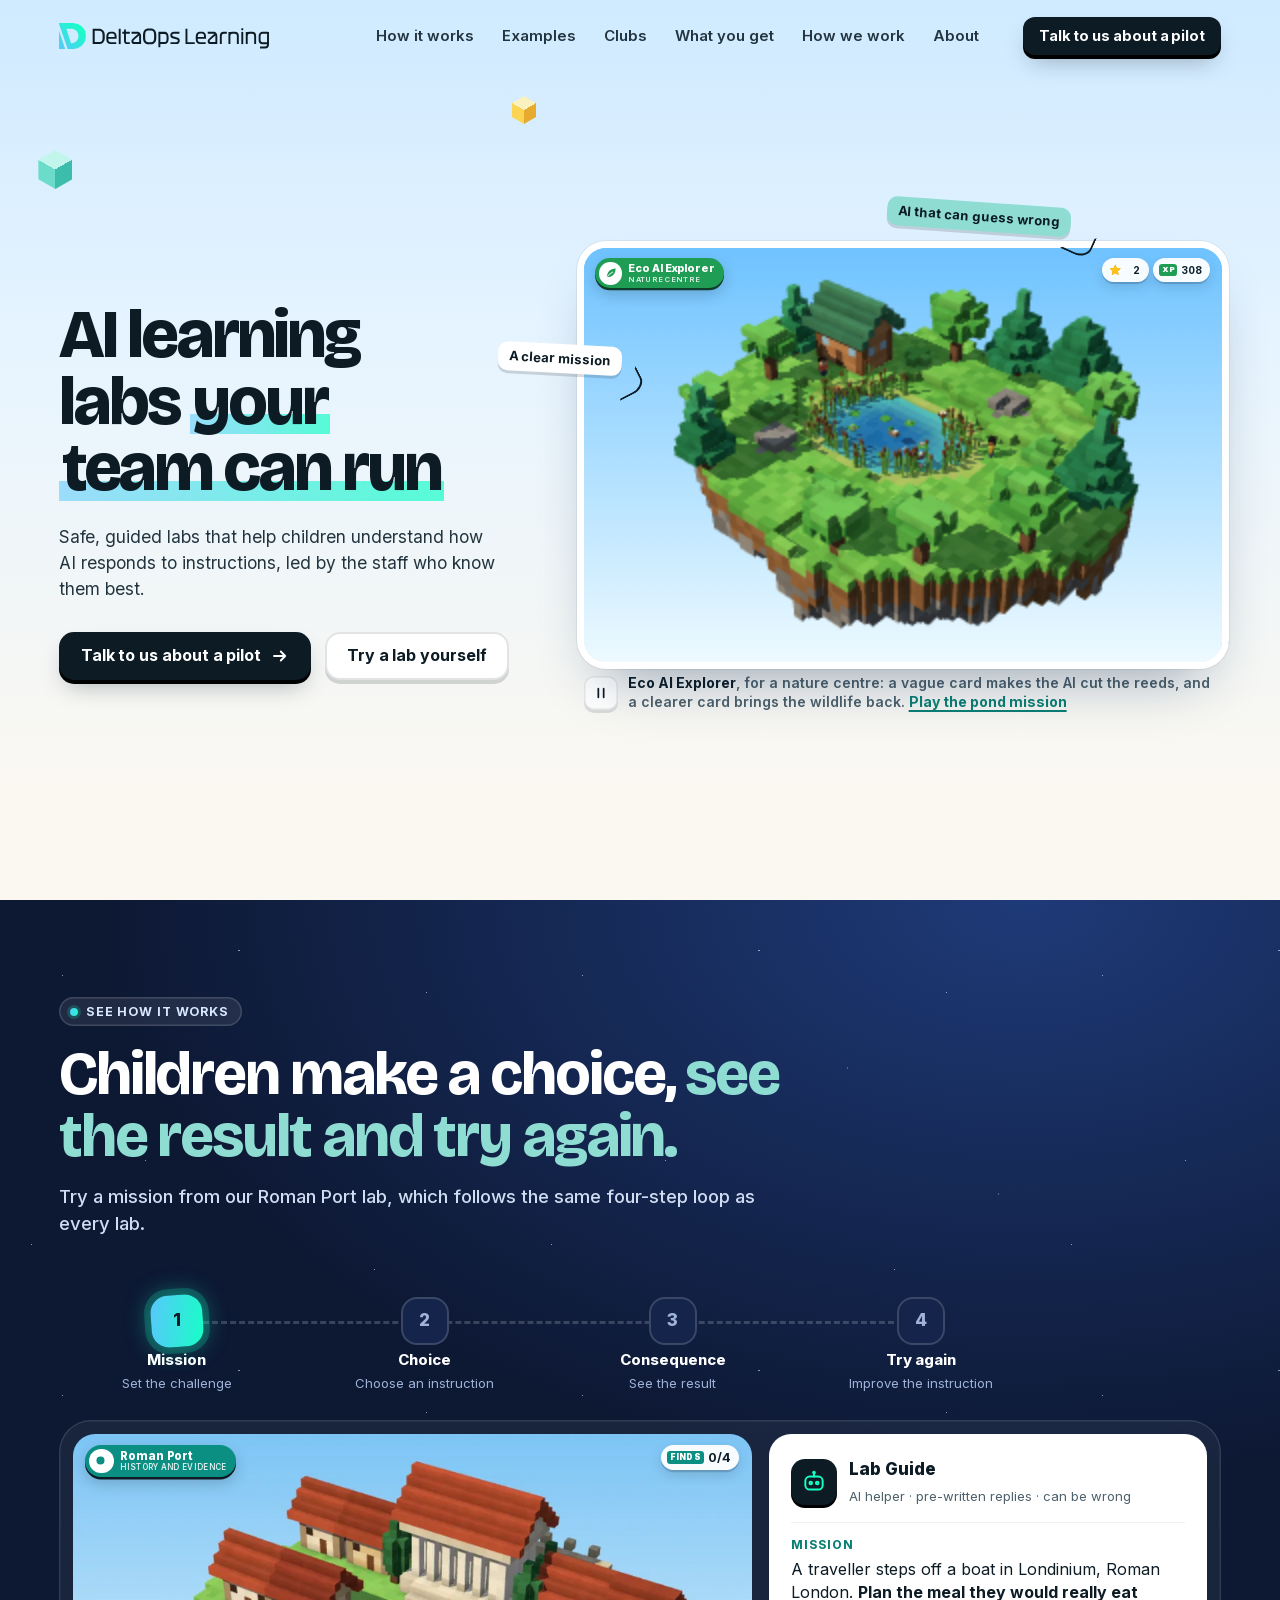
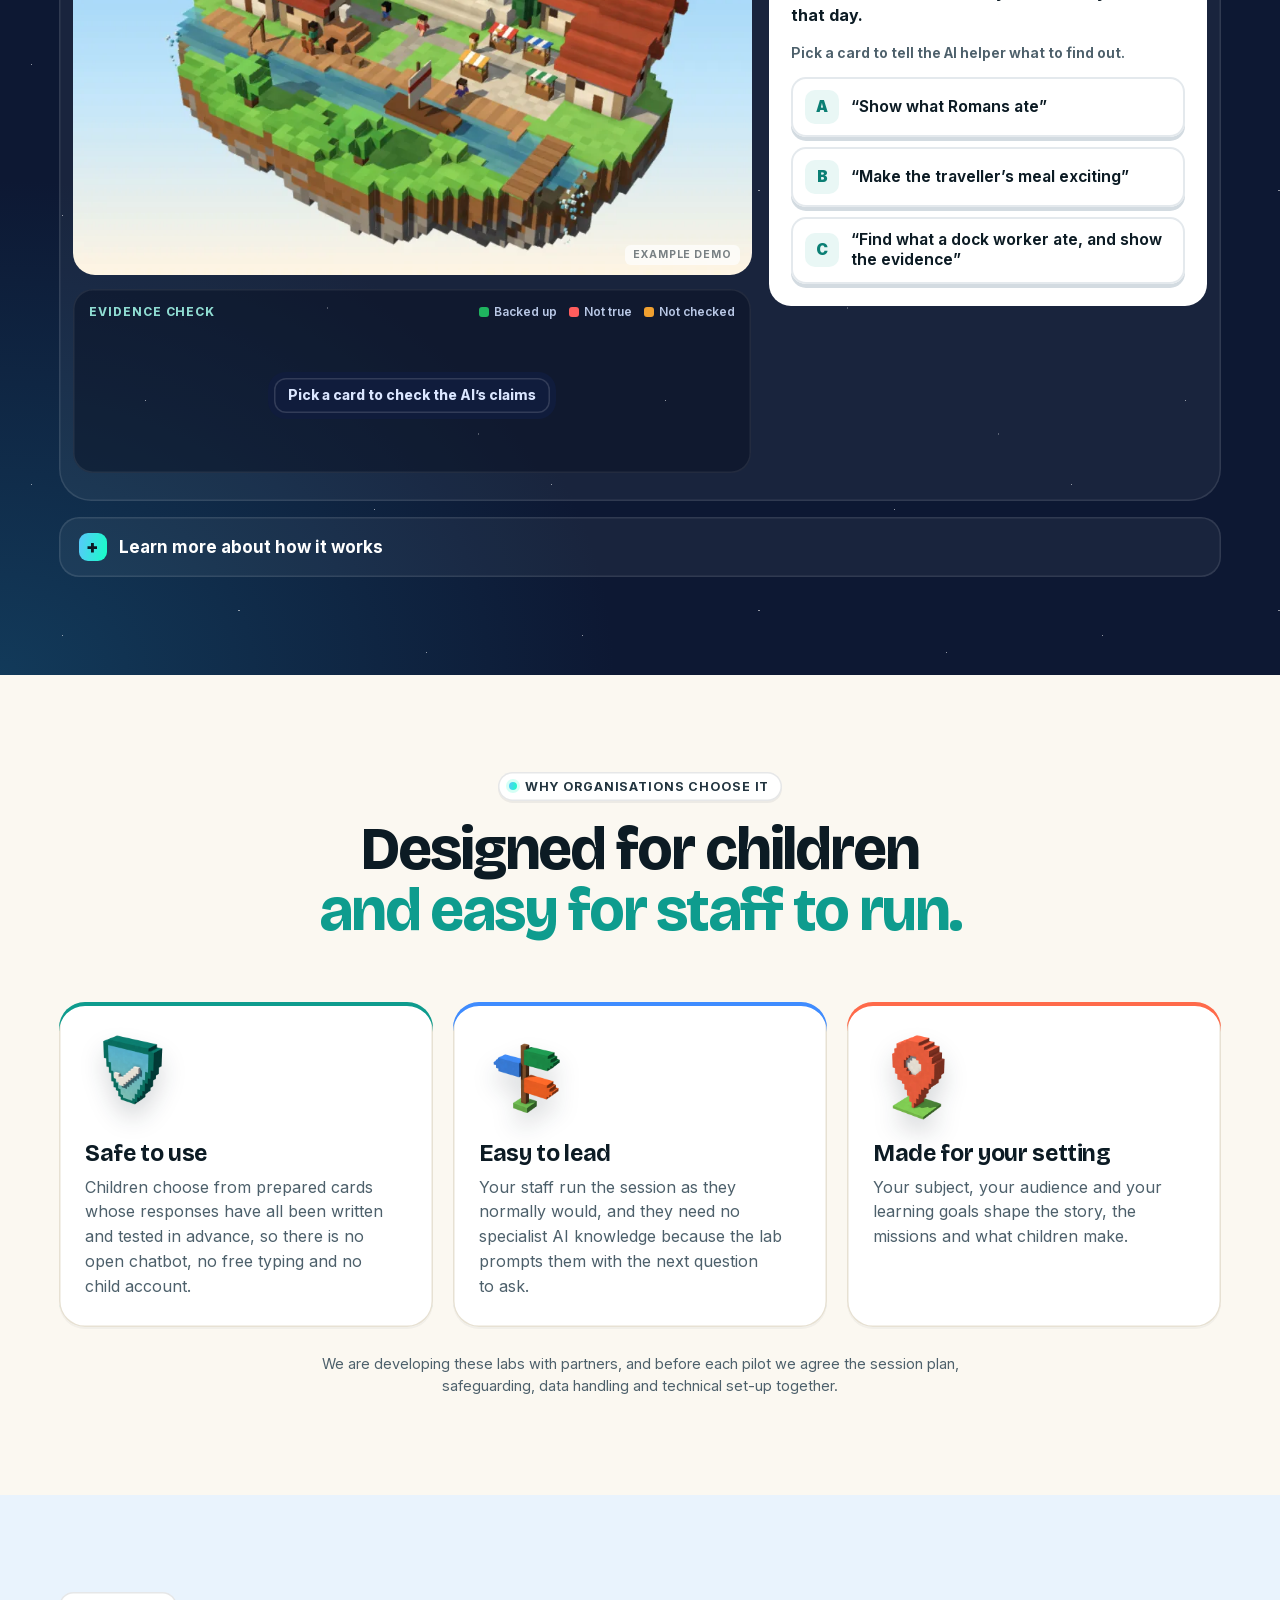
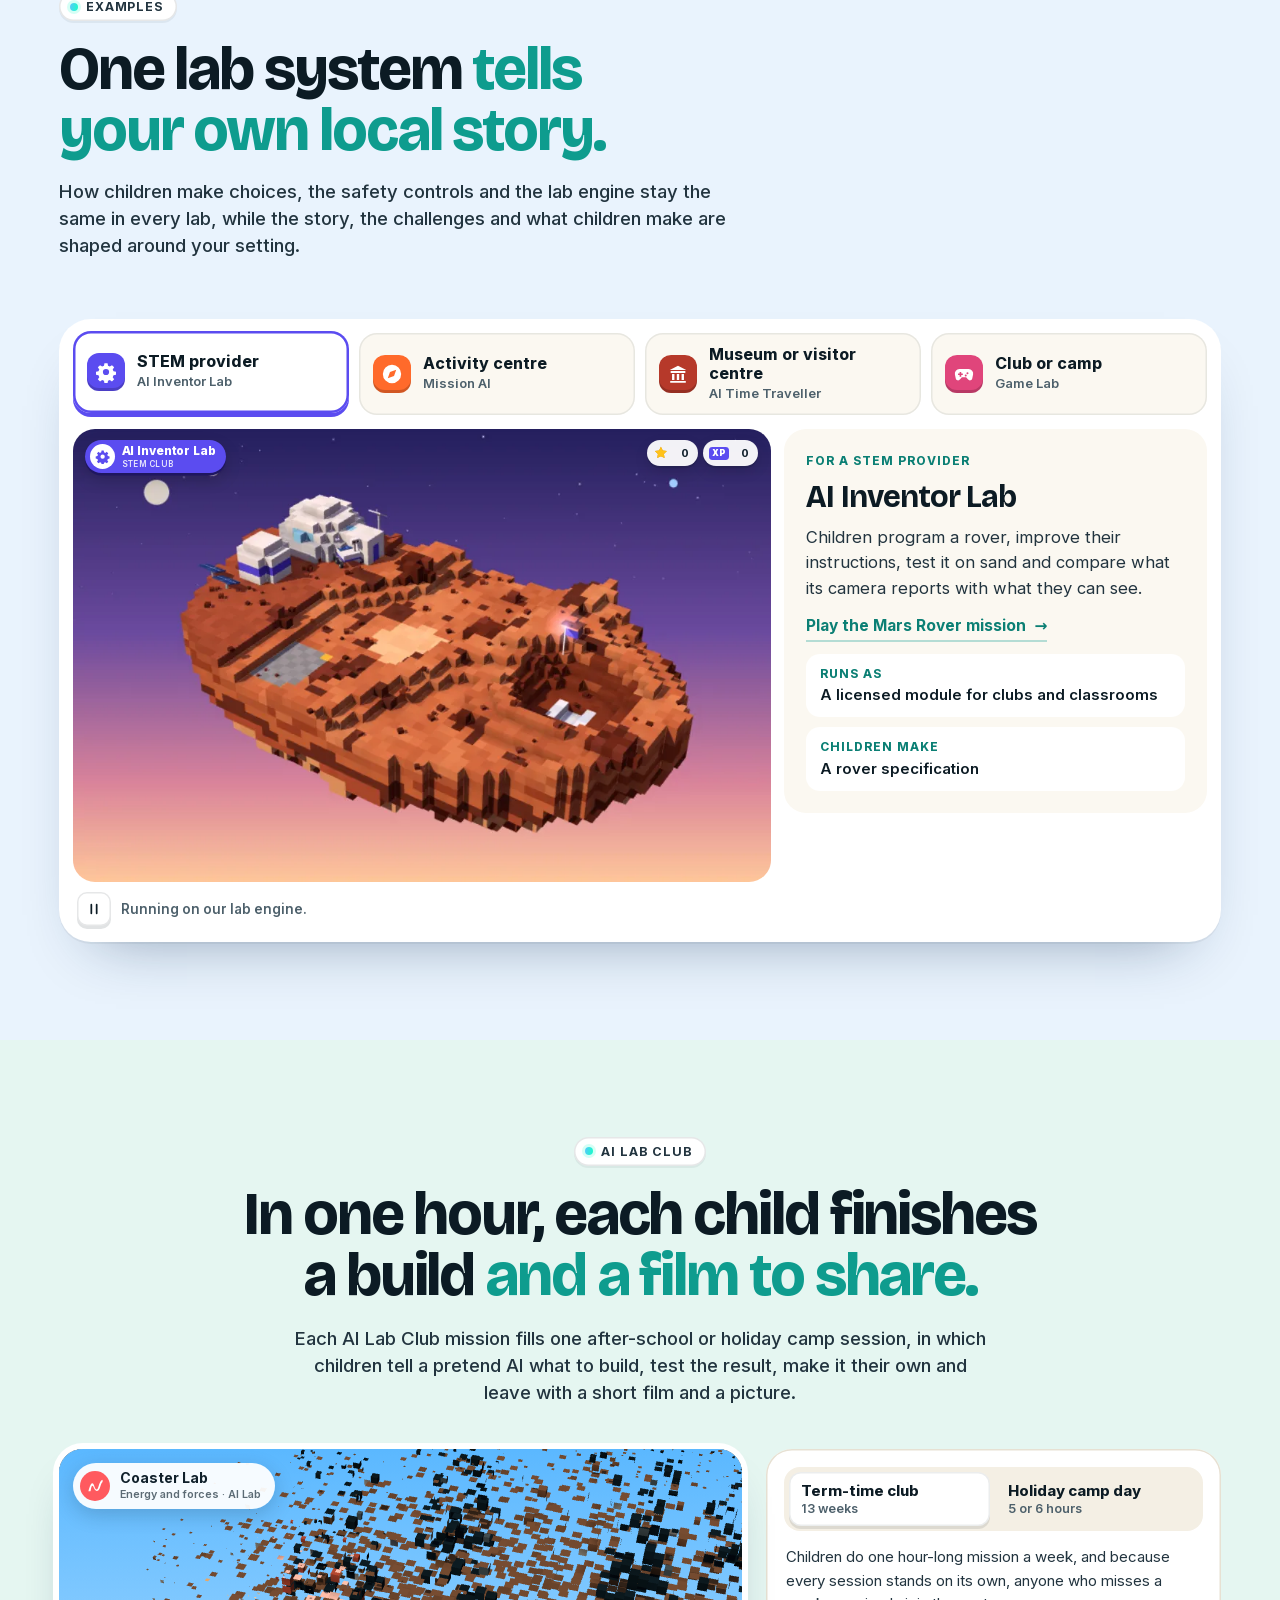
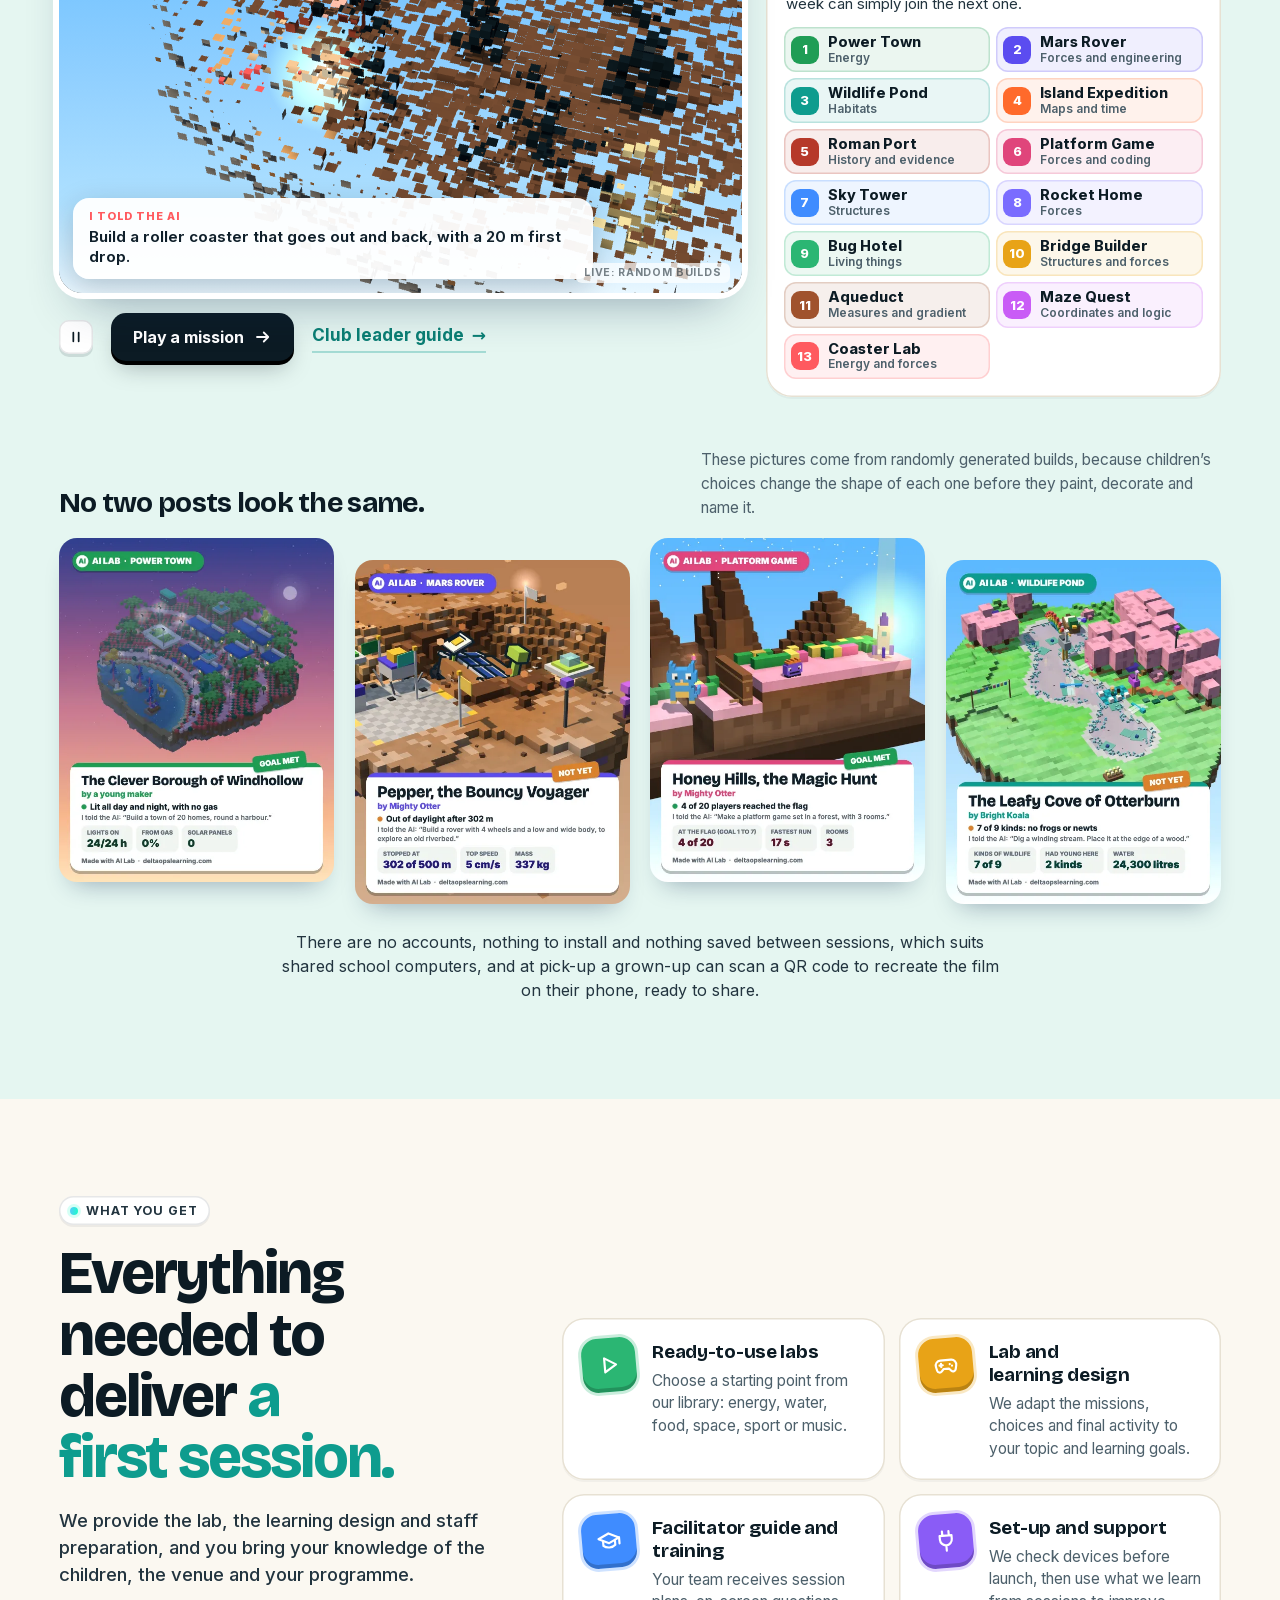
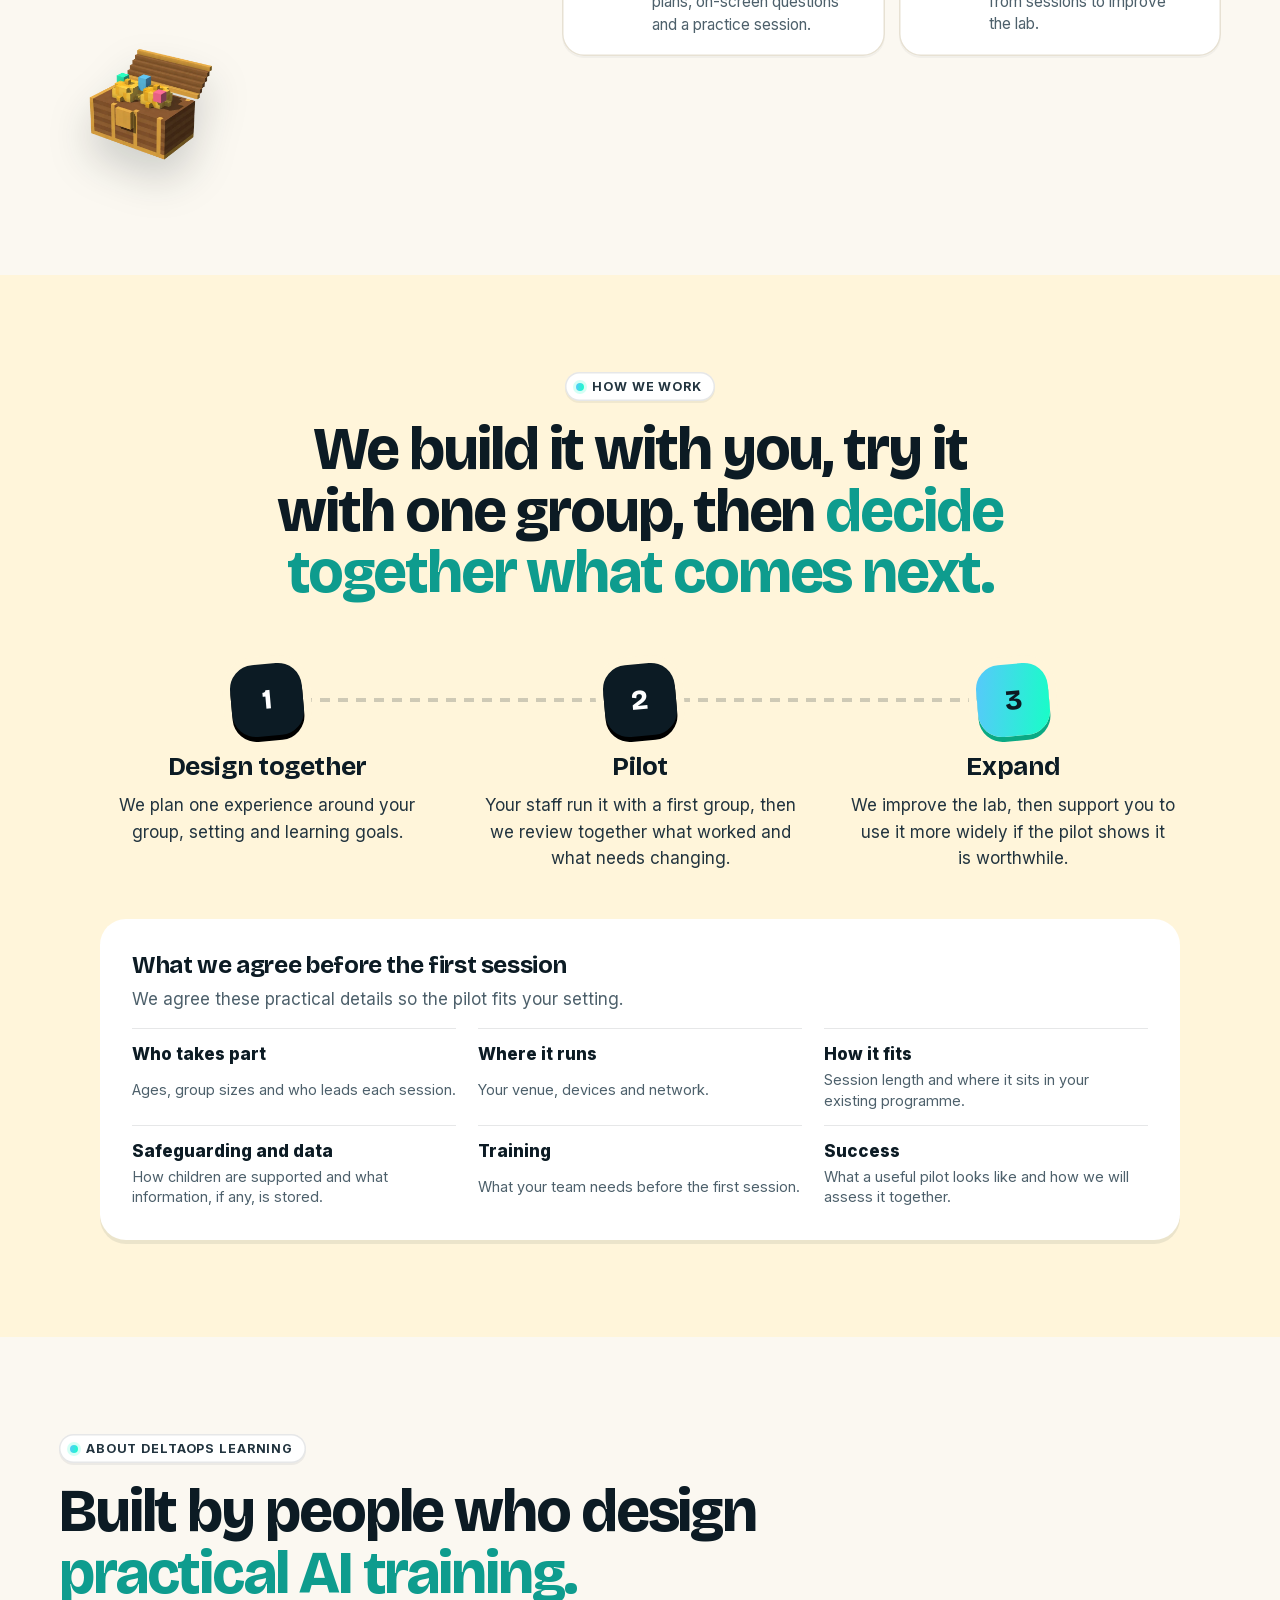
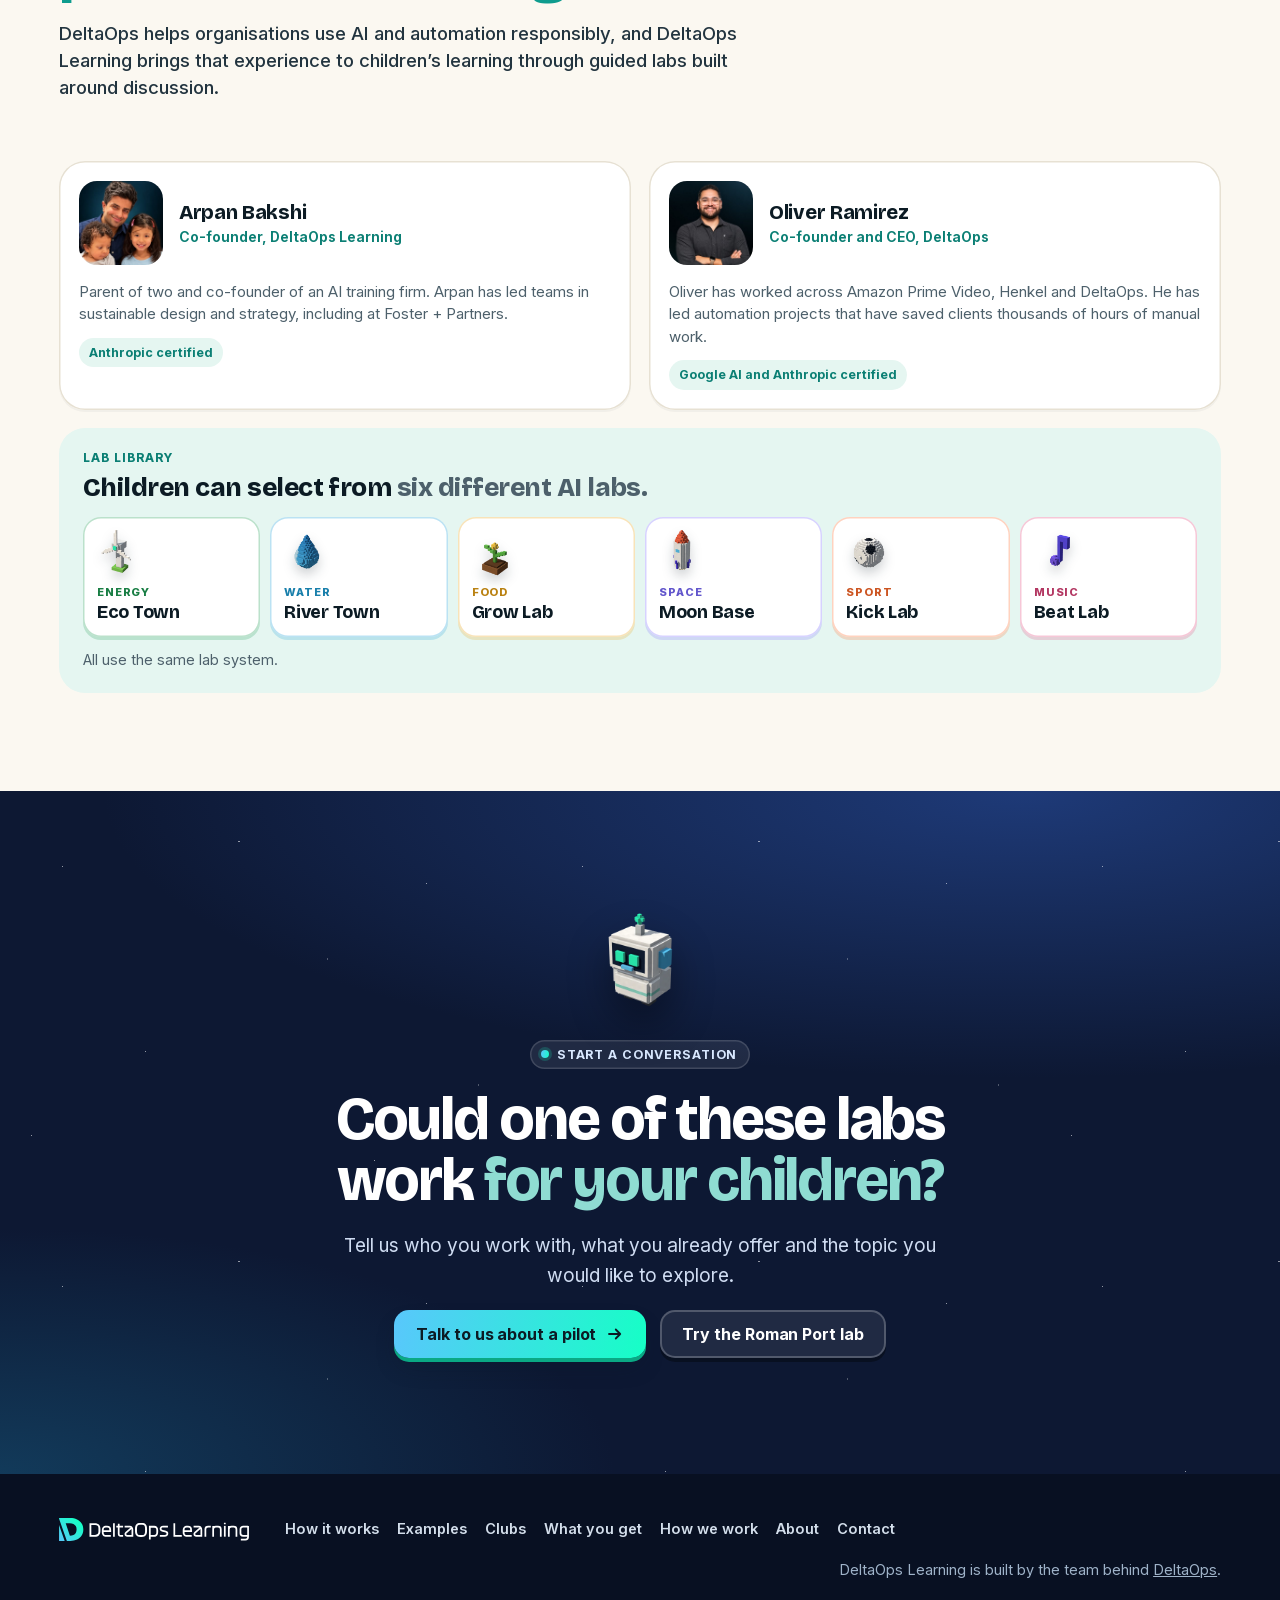
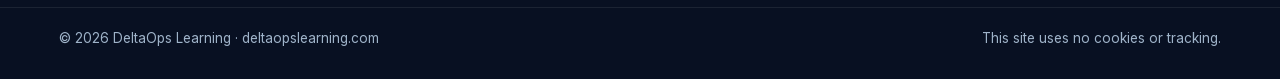
==== commit f1c8d66c: "Fill the window at every size and make the page order clearer The hero fills the first screen, big s" ====
--- a/index.html
+++ b/index.html
@@ -82,7 +82,7 @@
       <p class="hero-sub rise" style="--i:1">Safe, guided labs that help children understand how AI responds to instructions, led by the staff who know them best.</p>
       <div class="cta-row rise" style="--i:2">
         <a class="btn" href="/contact/">Talk to us about a pilot <svg class="arr" aria-hidden="true"><use href="#i-arrow"/></svg></a>
-        <a class="btn ghost" href="#demo">See an example</a>
+        <a class="btn ghost" href="#demo">Try a lab yourself</a>
       </div>
     </div>
 
@@ -91,7 +91,7 @@
         <canvas aria-hidden="true"></canvas>
         <div class="gw-load" aria-hidden="true"><span></span></div>
       </div>
-      <p class="gw-cap"><button class="gw-pause" type="button" aria-pressed="false" data-pause><svg aria-hidden="true"><use href="#i-pause"/></svg><span class="sr">Pause the lab preview</span></button><span><b>Eco AI Explorer</b>, for a nature centre. <a class="cap-link" href="/play/?m=pond" target="_blank" rel="noopener">Play the pond mission</a></span></p>
+      <p class="gw-cap"><button class="gw-pause" type="button" aria-pressed="false" data-pause><svg aria-hidden="true"><use href="#i-pause"/></svg><span class="sr">Pause the lab preview</span></button><span><b>Eco AI Explorer</b>, for a nature centre: a vague card makes the AI cut the reeds, and a clearer card brings the wildlife back. <a class="cap-link" href="/play/?m=pond" target="_blank" rel="noopener">Play the pond mission</a></span></p>
       <div class="note n2" aria-hidden="true"><b>A clear mission</b></div>
       <div class="note n3" aria-hidden="true"><b>AI that can guess wrong</b></div>
       <p class="sr" data-player-desc>Eco AI Explorer, for a nature centre: when children plan a pond with a vague instruction, the AI lays a path through the reeds, while a clearer instruction keeps space for both wildlife and visitors.</p>
@@ -448,7 +448,7 @@
     <p class="close-sub reveal">Tell us who you work with, what you already offer and the topic you would like to explore.</p>
     <div class="cta-row reveal">
       <a class="btn light" href="/contact/">Talk to us about a pilot <svg class="arr" aria-hidden="true"><use href="#i-arrow"/></svg></a>
-      <a class="btn ghost light" href="#demo">Try the Eco Town demo</a>
+      <a class="btn ghost light" href="#demo">Try the Roman Port lab</a>
     </div>
   </div>
 </section>
--- a/css/site.css
+++ b/css/site.css
@@ -33,7 +33,7 @@
 svg use { pointer-events:none; }
 :focus-visible { outline:3px solid var(--teal-2); outline-offset:3px; border-radius:8px; }
 .night :focus-visible, .close :focus-visible, .foot :focus-visible { outline-color:var(--green); }
-.wrap { max-width:calc(1300px + 2 * var(--g)); margin:0 auto; padding:0 var(--g); }
+.wrap { max-width:calc(1360px + 2 * var(--g)); margin:0 auto; padding:0 var(--g); }
 .sr { position:absolute; width:1px; height:1px; padding:0; margin:-1px; overflow:hidden; clip:rect(0 0 0 0); white-space:nowrap; border:0; }
 .skip { position:fixed; left:12px; top:-60px; z-index:100; padding:10px 16px; border-radius:10px; background:var(--ink); color:#fff; font-weight:700; text-decoration:none; transition:top .2s; }
 .skip:focus { top:12px; }
@@ -108,7 +108,7 @@
 @keyframes bob { 50% { transform:translateY(-10px) rotate(-2deg); } }
 
 /* ---------- hero ---------- */
-.hero { position:relative; padding:116px 0 0; overflow:hidden; background:linear-gradient(180deg, #CFEAFF 0%, #E6F4FF 38%, var(--paper) 88%); }
+.hero { position:relative; padding:116px 0 0; min-height:calc(100svh / var(--z, 1)); display:flex; flex-direction:column; justify-content:center; box-sizing:border-box; overflow:hidden; background:linear-gradient(180deg, #CFEAFF 0%, #E6F4FF 38%, var(--paper) 88%); }
 .hero-sky { position:absolute; inset:0; pointer-events:none; }
 .cube { position:absolute; display:block; width:34px; height:39px; clip-path:polygon(50% 0, 100% 25%, 100% 75%, 50% 100%, 0 75%, 0 25%); background:conic-gradient(from -60deg at 50% 50%, var(--t) 0 120deg, var(--r) 120deg 240deg, var(--l) 240deg 360deg); animation:float 7s ease-in-out infinite; opacity:.9; }
 .cube.k1 { --t:#bff6ea; --l:#5fd9c4; --r:#2bb8a3; left:3%; top:150px; }
@@ -605,3 +605,10 @@
 .claims li.good span { background:#1fb45f; color:#fff; } .claims li.bad span { background:#ff5d5d; color:#fff; } .claims li.unknown span { background:#f0a030; color:#10202b; }
 .claims li.bad b { text-decoration:line-through; text-decoration-color:rgba(255,93,93,.8); }
 .legend .k-good { background:#1fb45f; } .legend .k-bad { background:#ff5d5d; } .legend .k-unknown { background:#f0a030; }
+
+/* fill wide windows: on big screens the whole page scales up, so it fills the window the way it does on a laptop */
+.head.split { grid-template-columns:1fr; max-width:980px; row-gap:16px; }
+.head.split .lede { padding-bottom:0; }
+@media (min-width: 1700px) { html { zoom:1.15; --z:1.15; } }
+@media (min-width: 2000px) { html { zoom:1.3; --z:1.3; } }
+@media (min-width: 2400px) { html { zoom:1.5; --z:1.5; } }
--- a/css/game.css
+++ b/css/game.css
@@ -15,7 +15,7 @@
 .gw[data-brand="museum"] { --b1: #b6392a; --b2: #e8b04b; --b3: #3e120c; --bs: #fbf1e6; }
 .gw[data-brand="delta"] { --b1: #0c8f83; --b2: #59c7fc; --b3: #0c1b24; --bs: #e6f7f5; }
 
-.hud { position: absolute; inset: 0; pointer-events: none; z-index: 2; font-size: max(9.5px, 1.62cqw); color: #10202b; line-height: 1.25; }
+.hud { position: absolute; inset: 0; pointer-events: none; z-index: 2; font-size: max(9.5px, calc(1.62cqw / var(--cqfix, 1))); color: #10202b; line-height: 1.25; }
 .hud.instant *, .hud.instant { transition: none !important; animation-duration: 0s !important; }
 .hud.instant .hd-burst.on .hd-stars span { transform: none; }
 .hud > * { position: absolute; }
@@ -230,7 +230,7 @@
 
 /* small screens: give the HUD a little more weight */
 @container (max-width: 520px) {
-  .hud { font-size: max(10.5px, 2.95cqw); }
+  .hud { font-size: max(10.5px, calc(2.95cqw / var(--cqfix, 1))); }
   .hd-brand small, .hd-pick, .st-xp, .hd-board, .hd-slot, .hd-chip, .hd-who b, .hd-conf, .hd-ring svg { display: none !important; }
   .hd-brand { padding: .3em .7em .3em .3em; }
   .hd-logo { width: 1.9em; height: 1.9em; }
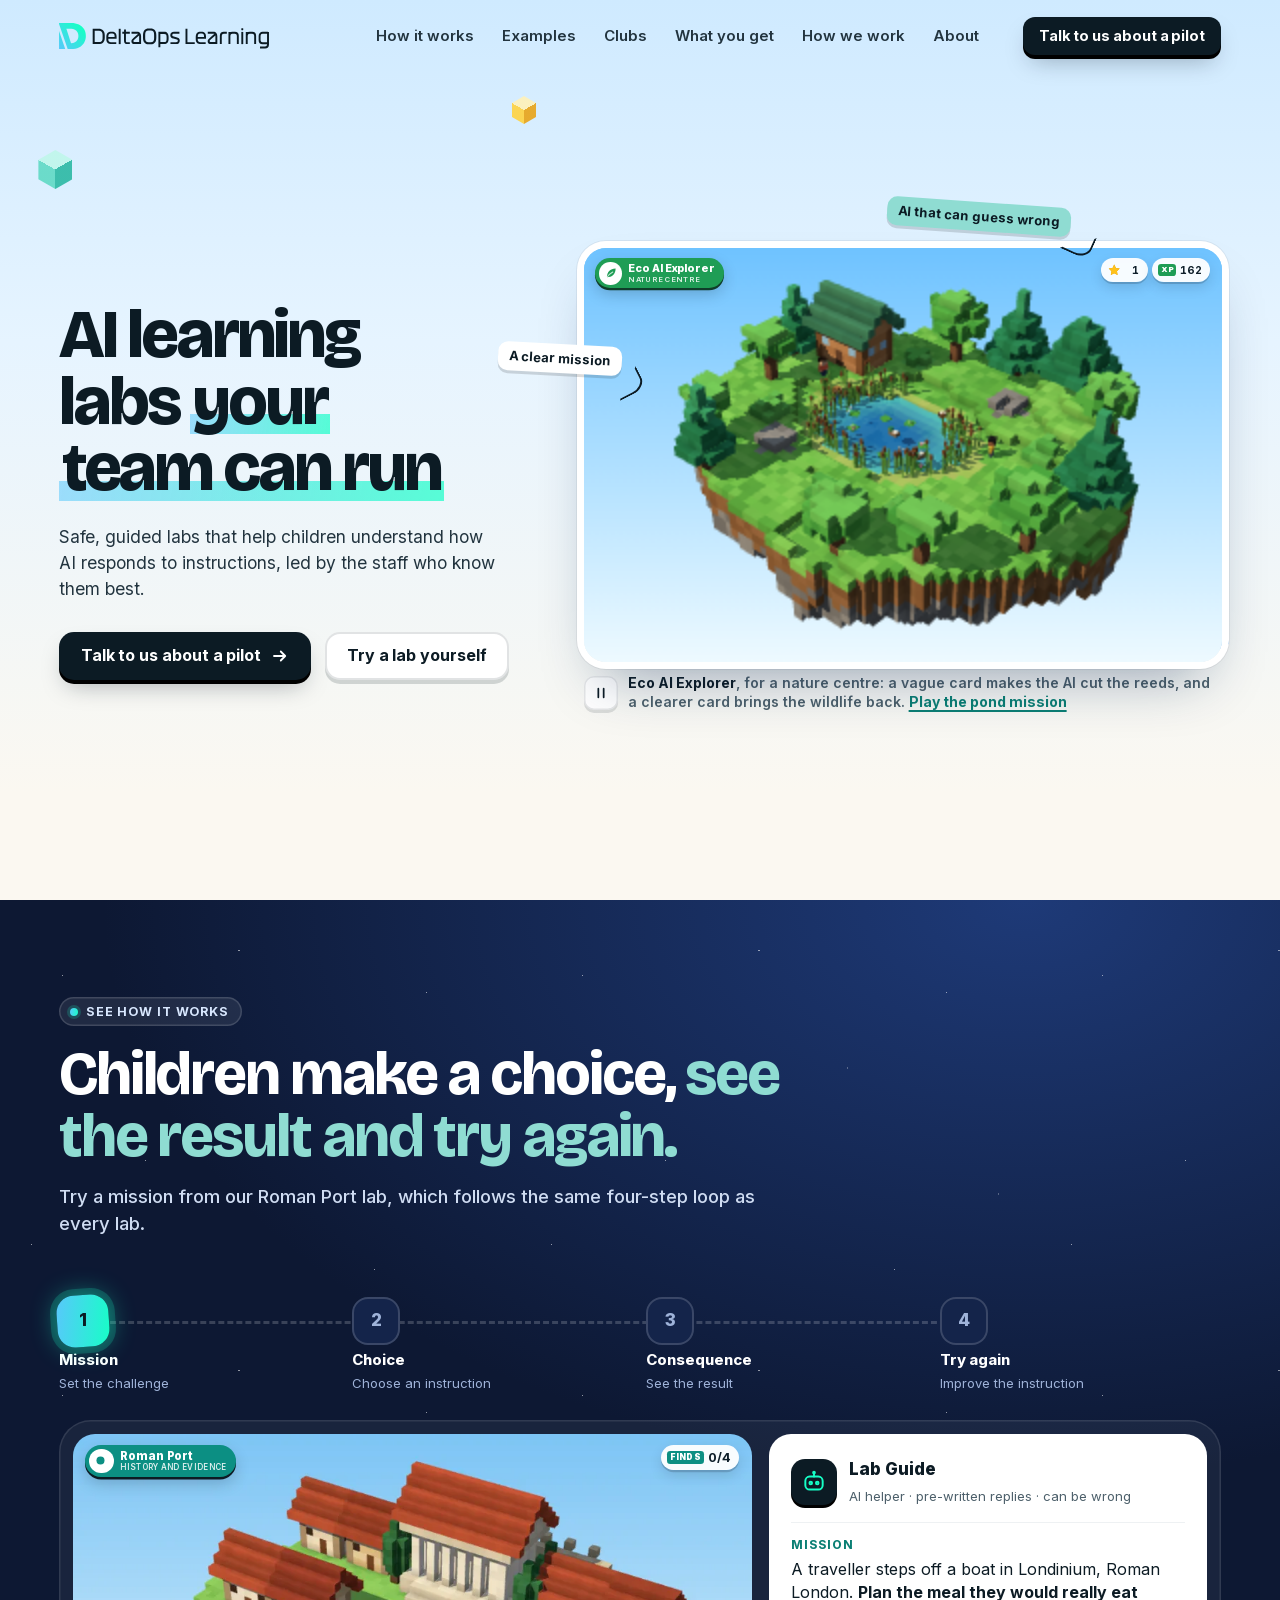
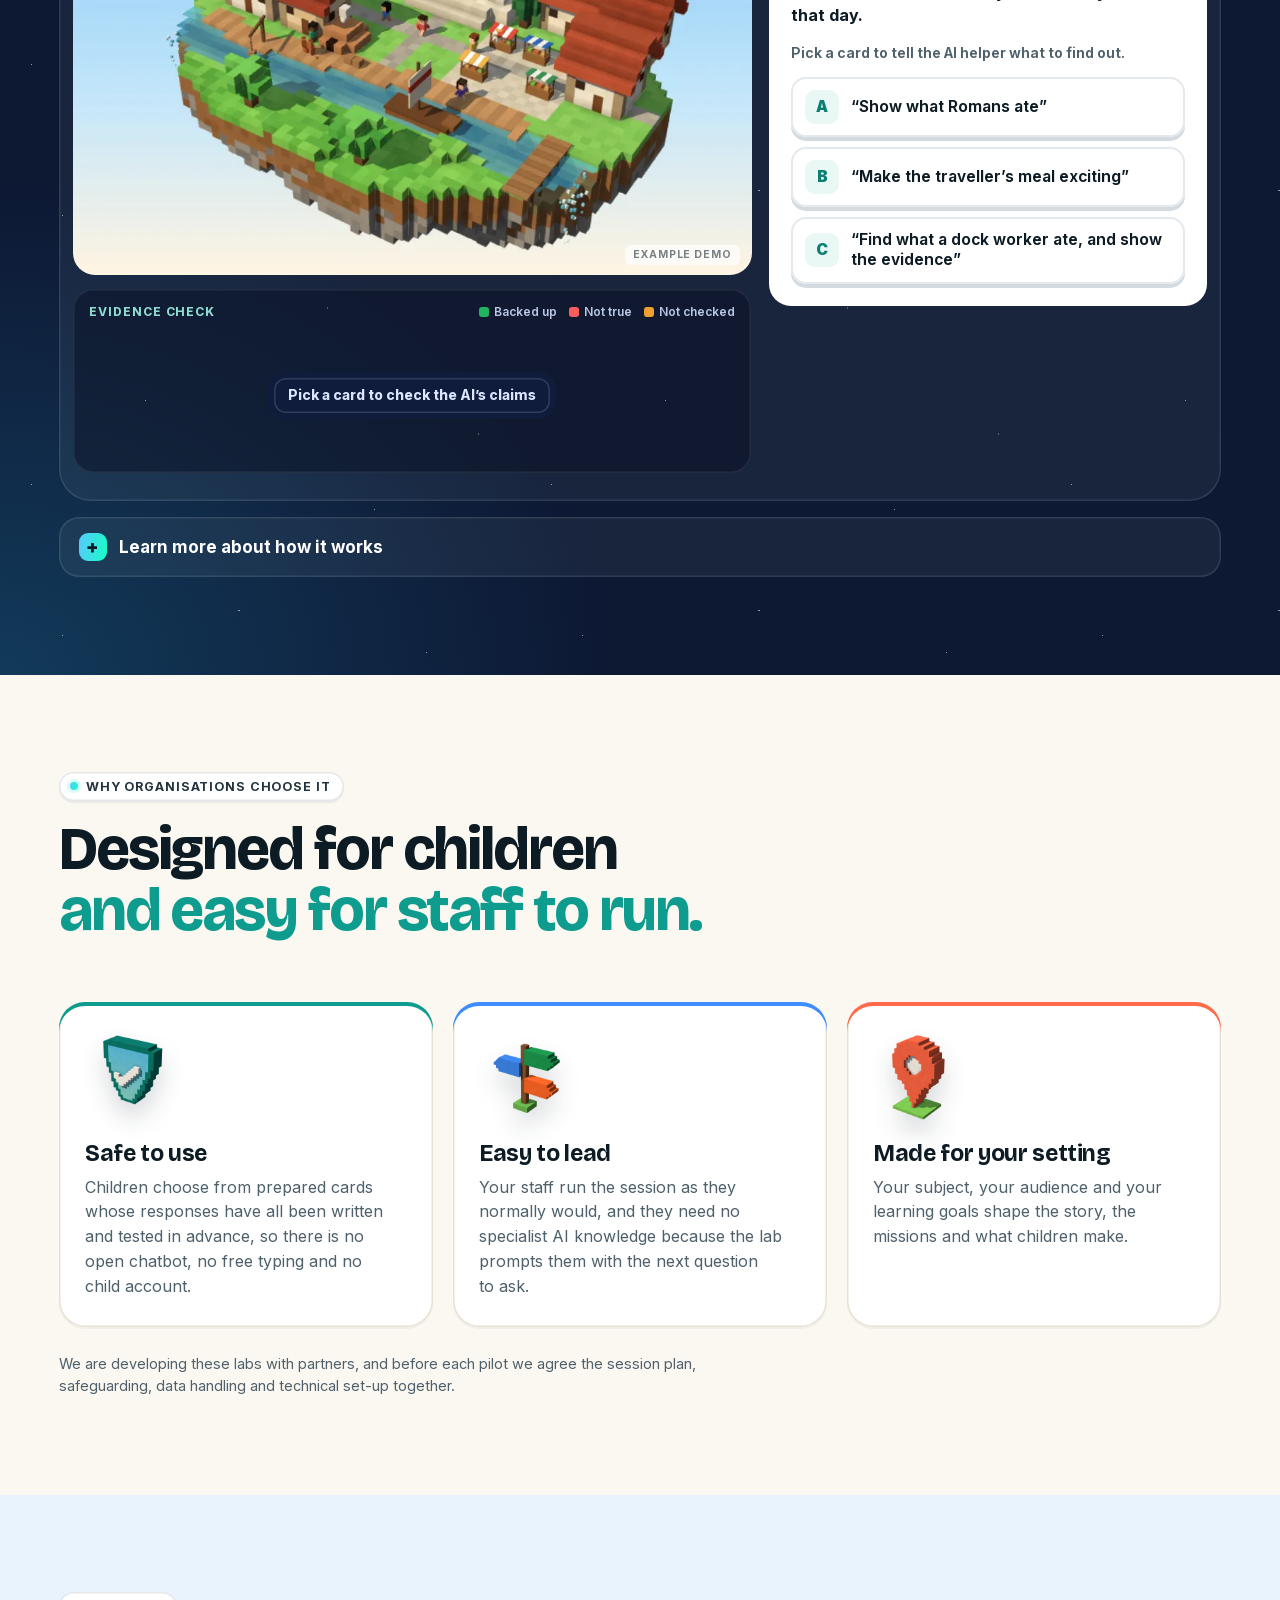
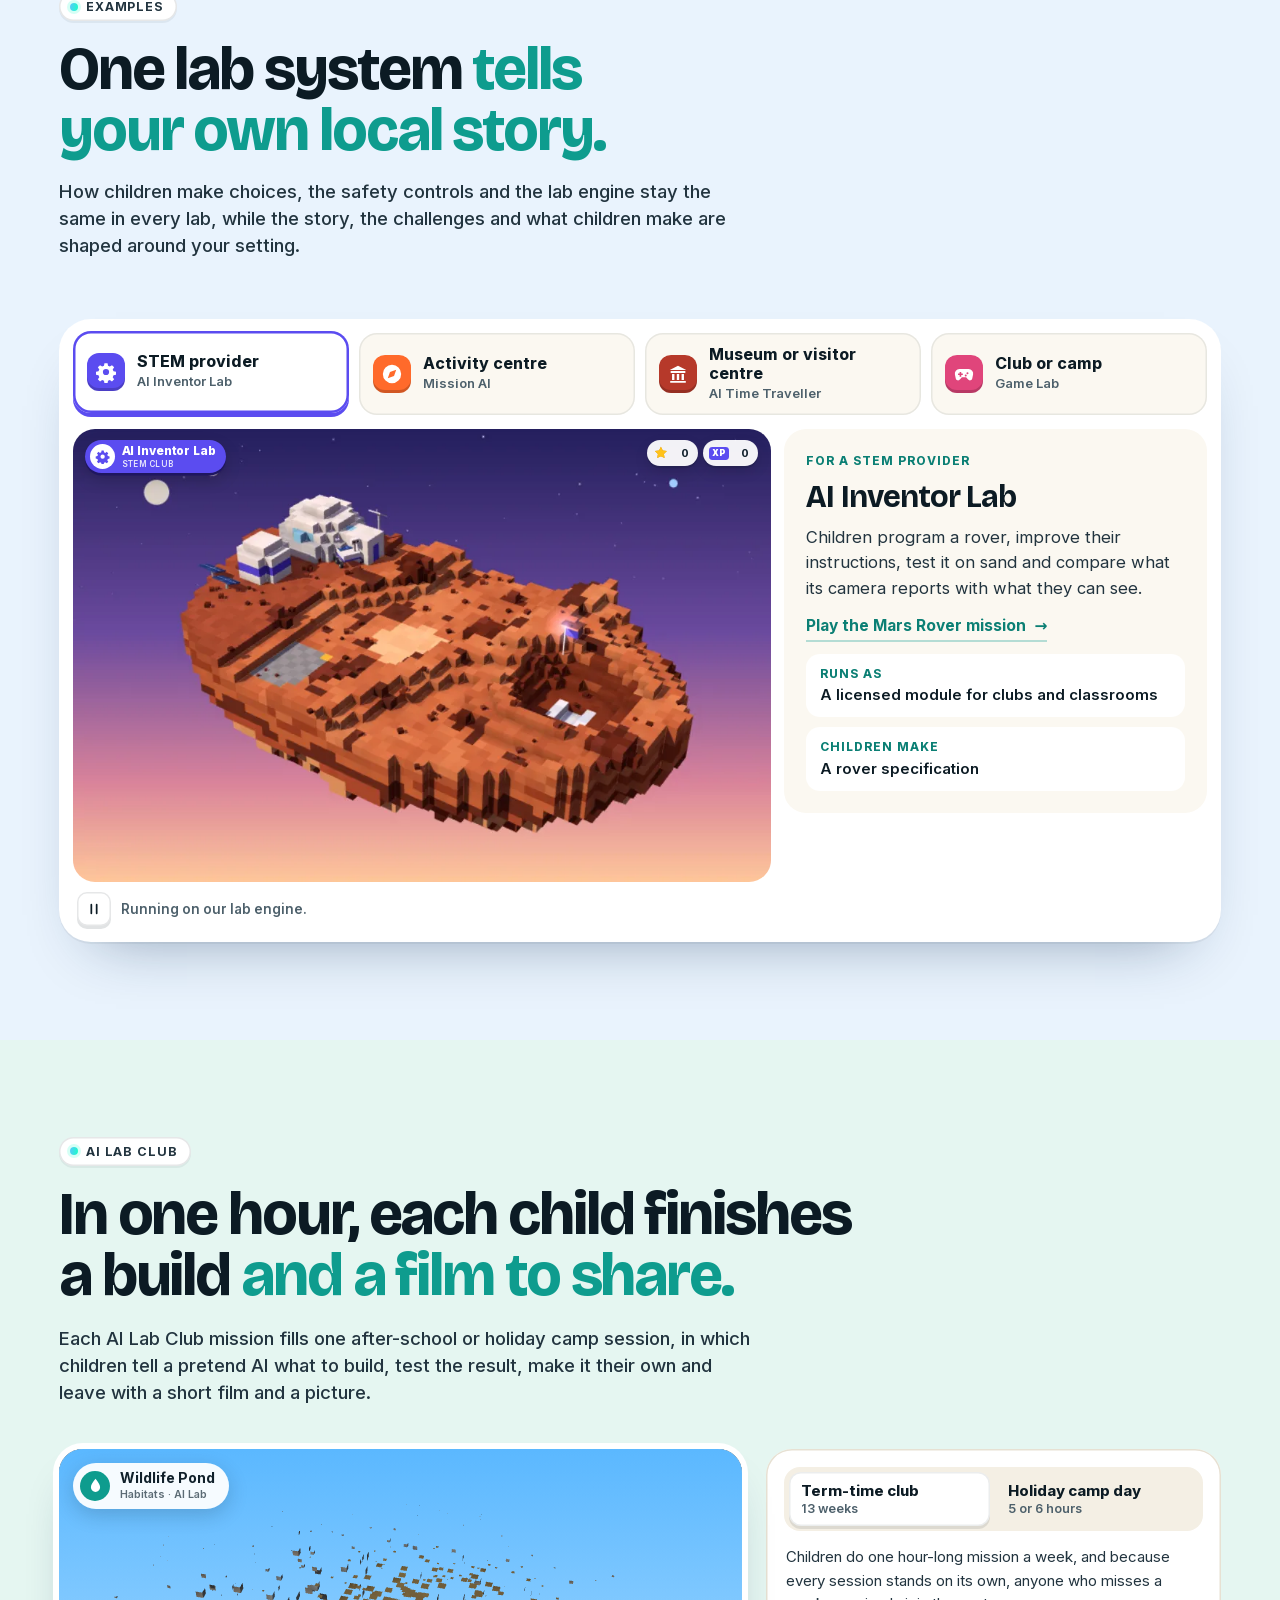
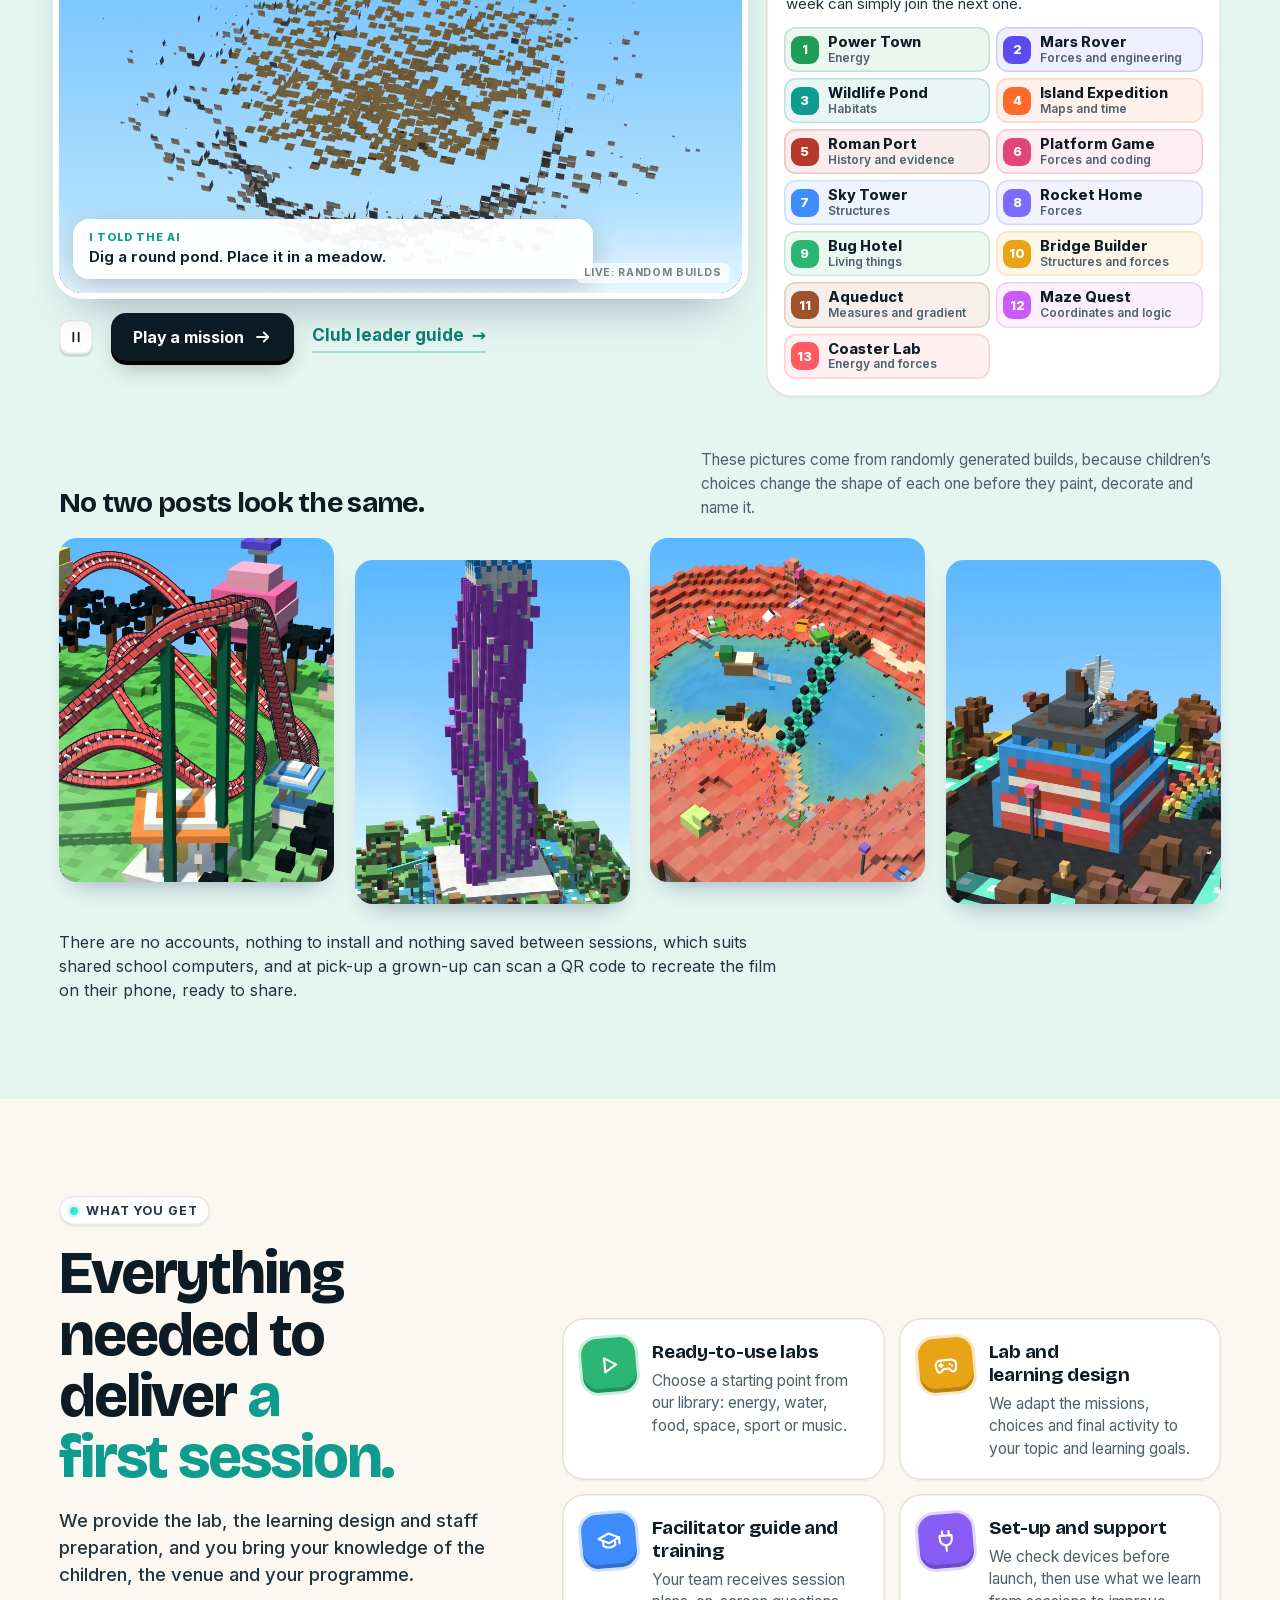
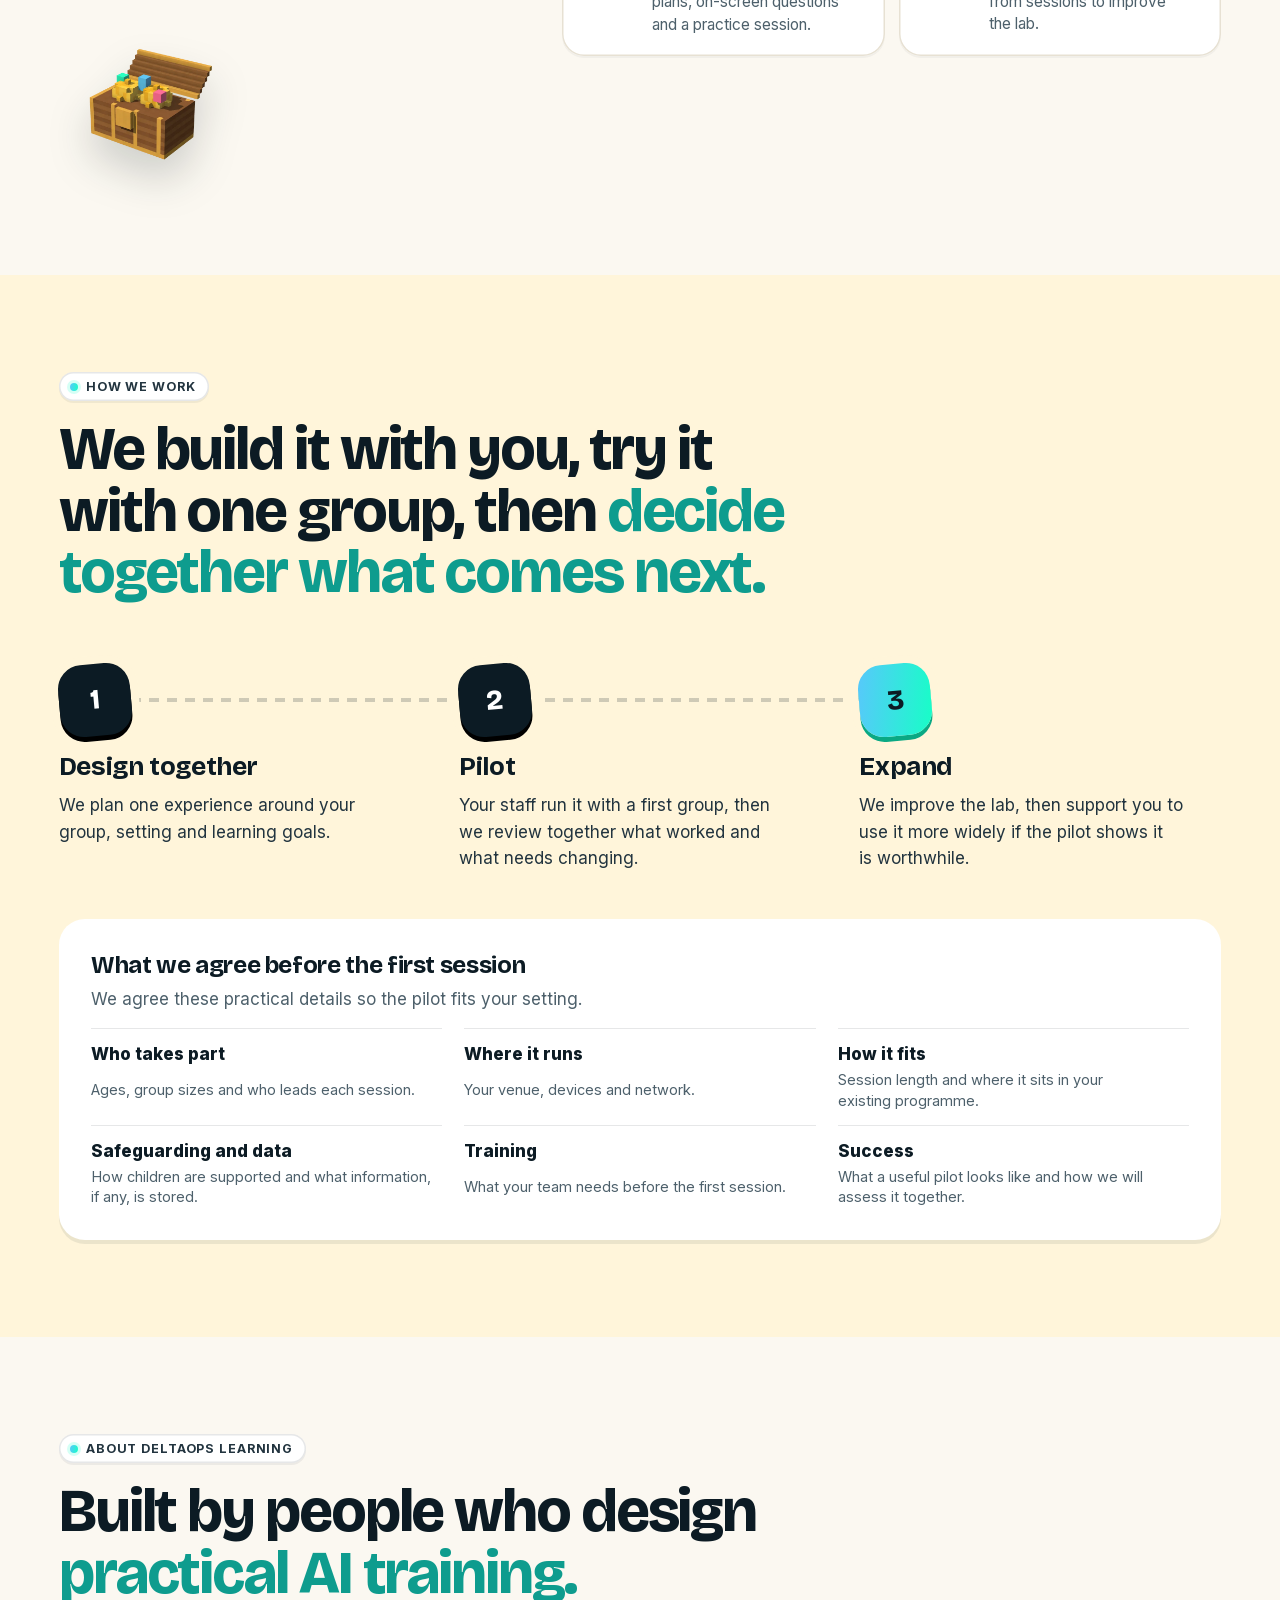
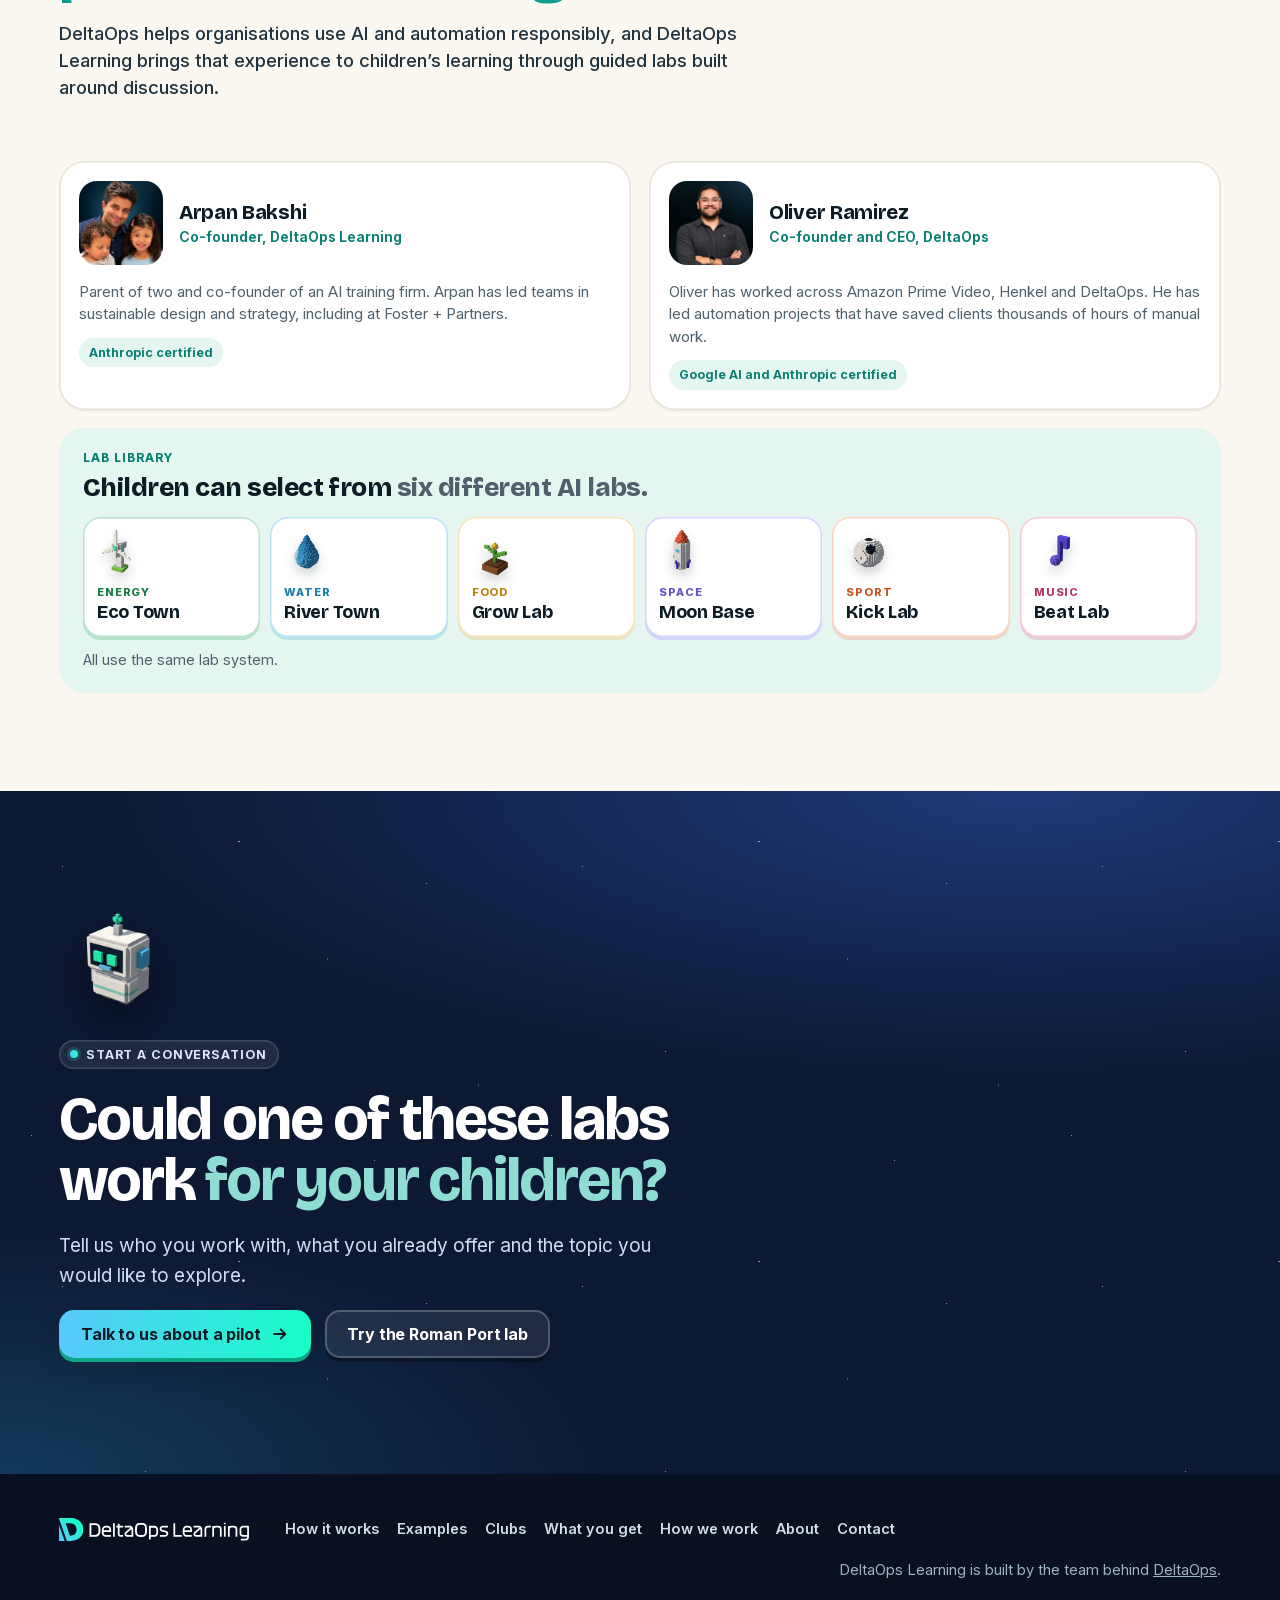
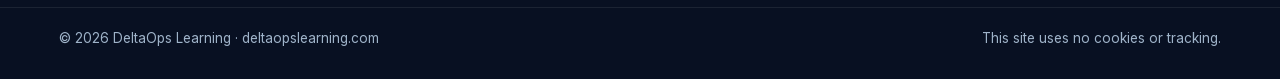
==== commit 94082689: "Show clean close-up pictures in the post gallery The four pictures are now close-ups of real builds " ====
--- a/index.html
+++ b/index.html
@@ -341,10 +341,10 @@
       </div>
       <ul class="cl-strip">
         <!-- posts:start (written by ai-lab-club/tools/site-posts.mjs from real exports) -->
-        <li><img src="img/clubs/post-1.webp" alt="Power Town post: The Clever Borough of Windhollow" width="540" height="675" loading="lazy" decoding="async"></li>
-        <li><img src="img/clubs/post-2.webp" alt="Mars Rover post: Pepper, the Bouncy Voyager" width="540" height="675" loading="lazy" decoding="async"></li>
-        <li><img src="img/clubs/post-3.webp" alt="Platform Game post: Honey Hills, the Magic Hunt" width="540" height="675" loading="lazy" decoding="async"></li>
-        <li><img src="img/clubs/post-4.webp" alt="Wildlife Pond post: The Leafy Cove of Otterburn" width="540" height="675" loading="lazy" decoding="async"></li>
+        <li><img src="img/clubs/post-1.webp" alt="Coaster Lab post: The Roaring Serpent of Windmere" width="540" height="675" loading="lazy" decoding="async"></li>
+        <li><img src="img/clubs/post-2.webp" alt="Sky Tower post: Glassford, the Bright Pillar" width="540" height="675" loading="lazy" decoding="async"></li>
+        <li><img src="img/clubs/post-3.webp" alt="Wildlife Pond post: Tadpole Corner, the Sleepy Backwater" width="540" height="675" loading="lazy" decoding="async"></li>
+        <li><img src="img/clubs/post-4.webp" alt="Sky Tower post: The Super Watchtower of Oakhurst" width="540" height="675" loading="lazy" decoding="async"></li>
         <!-- posts:end -->
       </ul>
     </div>
--- a/css/site.css
+++ b/css/site.css
@@ -147,11 +147,11 @@
 
 
 /* ---------- the Eco Town demo ---------- */
-.flow { position:relative; display:grid; grid-template-columns:repeat(6, minmax(0, 1fr)); gap:12px; margin-bottom:28px; counter-reset:step; }
-.flow::before { content:""; position:absolute; left:8%; right:8%; top:24px; border-top:3px dashed rgba(255,255,255,.18); }
-.flow li { position:relative; display:grid; justify-items:center; gap:6px; text-align:center; }
+.flow { position:relative; display:grid; grid-template-columns:repeat(4, minmax(0, 1fr)); gap:12px; margin-bottom:28px; counter-reset:step; }
+.flow::before { content:""; position:absolute; left:24px; right:calc((100% - 36px) / 4 - 24px); top:24px; border-top:3px dashed rgba(255,255,255,.18); }
+.flow li { position:relative; display:grid; justify-items:start; gap:6px; text-align:left; }
 .flow li::before { content:""; width:48px; height:48px; border-radius:16px; background:var(--night-2); box-shadow:inset 0 0 0 2px rgba(255,255,255,.16); transition:background .35s, box-shadow .35s, transform .35s var(--pop); }
-.flow li::after { content:counter(step); counter-increment:step; position:absolute; top:0; width:48px; height:48px; display:grid; place-items:center; font:800 17px/1 var(--sans); color:#9fb3d9; }
+.flow li::after { content:counter(step); counter-increment:step; position:absolute; top:0; left:0; width:48px; height:48px; display:grid; place-items:center; font:800 17px/1 var(--sans); color:#9fb3d9; }
 .flow b { font:750 15px/1.2 var(--sans); }
 .flow span { font-size:13px; color:#9fb3d9; line-height:1.3; }
 .flow li.done::before { background:var(--night-3); box-shadow:inset 0 0 0 2px var(--mint); }
@@ -240,8 +240,6 @@
 
 
 /* ---------- demo: a light frame around the loop ---------- */
-.flow { grid-template-columns:repeat(4, minmax(0, 1fr)); max-width:980px; }
-.flow::before { left:12%; right:12%; }
 .mission .cap { margin-bottom:5px; }
 .learn { margin-top:16px; border-radius:20px; background:rgba(255,255,255,.05); box-shadow:inset 0 0 0 1.5px rgba(255,255,255,.1); }
 .learn summary { display:flex; align-items:center; gap:12px; padding:16px 20px; cursor:pointer; font-weight:700; color:#fff; list-style:none; border-radius:20px; }
@@ -256,13 +254,13 @@
 .chips li { padding:6px 11px; border-radius:99px; background:#fff; font-size:13.5px; font-weight:600; }
 
 /* ---------- why organisations use it: three reasons ---------- */
-.head.centre { justify-items:center; text-align:center; margin-left:auto; margin-right:auto; }
+.head.centre { justify-items:start; text-align:left; margin-left:0; margin-right:0; }
 .why { display:grid; grid-template-columns:repeat(3, minmax(0, 1fr)); gap:20px; }
 .why li { display:grid; gap:14px; align-content:start; padding:24px 26px 28px; border-radius:var(--r); background:#fff; box-shadow:inset 0 4px 0 var(--c), inset 0 0 0 1.5px var(--rule), 0 2px 0 rgba(12,27,36,.04); }
 .why img { width:108px; height:108px; margin:-4px 0 -4px -8px; filter:drop-shadow(0 14px 12px rgba(12,27,36,.16)); }
 .why h3 { font-size:23px; margin-bottom:8px; }
 .why p { color:var(--muted); font-size:16px; }
-.today { max-width:720px; margin:26px auto 0; text-align:center; font-size:14.5px; color:var(--muted); }
+.today { max-width:720px; margin:26px 0 0; text-align:left; font-size:14.5px; color:var(--muted); }
 
 /* ---------- one platform, different worlds: three examples in one component ---------- */
 .ws { padding:14px; border-radius:32px; background:#fff; box-shadow:0 2px 0 rgba(12,27,36,.05), 0 30px 60px -36px rgba(12,40,80,.45); }
@@ -287,7 +285,7 @@
 .ws-facts div { padding:12px 14px; border-radius:14px; background:#fff; }
 .ws-facts dt { font:750 12px/1.3 var(--sans); letter-spacing:.08em; text-transform:uppercase; color:var(--teal); margin-bottom:3px; }
 .ws-facts dd { font-weight:600; font-size:15px; line-height:1.4; }
-.fiction { margin-top:16px; font-size:14px; color:var(--muted); text-align:center; }
+.fiction { margin-top:16px; font-size:14px; color:var(--muted); text-align:left; }
 
 /* ---------- what partners get ---------- */
 .pk { display:grid; grid-template-columns:minmax(0, .8fr) minmax(0, 1.2fr); gap:clamp(28px, 5vw, 72px); align-items:center; }
@@ -301,9 +299,9 @@
 .pk-list li span:not(.slot) { display:block; color:var(--muted); font-size:15.5px; line-height:1.45; }
 
 /* ---------- how we work: co-create, pilot, scale ---------- */
-.ccs { position:relative; display:grid; grid-template-columns:repeat(3, minmax(0, 1fr)); gap:clamp(18px, 3vw, 40px); max-width:1080px; margin:0 auto; }
-.ccs::before { content:""; position:absolute; left:17%; right:17%; top:34px; height:4px; border-radius:4px; background:repeating-linear-gradient(90deg, rgba(12,27,36,.2) 0 10px, transparent 10px 18px); }
-.ccs li { position:relative; display:grid; justify-items:center; align-content:start; text-align:center; gap:10px; }
+.ccs { --cg:clamp(18px, 3vw, 40px); position:relative; display:grid; grid-template-columns:repeat(3, minmax(0, 1fr)); gap:var(--cg); margin:0; }
+.ccs::before { content:""; position:absolute; left:36px; right:calc((100% - 2 * var(--cg)) / 3 - 36px); top:34px; height:4px; border-radius:4px; background:repeating-linear-gradient(90deg, rgba(12,27,36,.2) 0 10px, transparent 10px 18px); }
+.ccs li { position:relative; display:grid; justify-items:start; align-content:start; text-align:left; gap:10px; }
 .ccs-n { width:72px; height:72px; display:grid; place-items:center; margin-bottom:6px; border-radius:24px; background:var(--ink); color:#fff; font:800 28px/1 var(--display); box-shadow:0 5px 0 #000, 0 0 0 8px var(--sun-bg); rotate:-5deg; }
 .ccs li:last-child .ccs-n { background:var(--grad); color:var(--ink); box-shadow:0 5px 0 #0aa984, 0 0 0 8px var(--sun-bg); }
 .ccs h3 { font-size:26px; }
@@ -338,9 +336,10 @@
 
 /* ---------- close: one clear action ---------- */
 .close { padding:clamp(80px, 9vw, 130px) 0; overflow:hidden; }
-.close-in { position:relative; display:grid; gap:20px; justify-items:center; text-align:center; max-width:960px; }
+.close-in { position:relative; display:grid; gap:20px; justify-items:start; text-align:left; }
+.close-in h2 { max-width:900px; }
 .close-sub { color:#cfdcf2; font-size:19px; max-width:52ch; }
-.close .cta-row { justify-content:center; }
+.close .cta-row { justify-content:flex-start; }
 .close-bot { width:118px; height:auto; margin-bottom:-4px; animation:bob 4.5s ease-in-out infinite; filter:drop-shadow(0 20px 20px rgba(0,0,0,.4)); }
 
 /* ---------- footer ---------- */
@@ -428,9 +427,9 @@
 
   .flow { gap:8px 4px; margin-bottom:18px; }
   .flow li::before, .flow li::after { width:38px; height:38px; border-radius:12px; font-size:15px; }
-  .flow::before { top:19px; }
+  .flow::before { top:19px; left:19px; right:calc((100% - 12px) / 4 - 19px); }
   .flow span { display:none; }
-  .flow b { font-size:12.5px; }
+  .flow b { font-size:11.5px; letter-spacing:-.01em; }
   .demo { padding:8px; border-radius:24px; gap:8px; }
   .demo-gw { aspect-ratio:16/11; border-radius:18px; }
   .demo-side { padding:16px; gap:12px; border-radius:18px; }
@@ -520,7 +519,7 @@
 .cl-head { max-width:820px; margin-bottom:clamp(28px, 3.6vw, 44px); }
 .clubs .cl-posts { margin-top:clamp(32px, 4vw, 52px); }
 .cl-plan > summary { display:none; }
-.cl-line { max-width:72ch; margin:clamp(30px, 4vw, 48px) auto 0; text-align:center; font-size:16px; line-height:1.5; color:var(--ink-2); }
+.cl-line { max-width:72ch; margin:clamp(30px, 4vw, 48px) 0 0; text-align:left; font-size:16px; line-height:1.5; color:var(--ink-2); }
 .cl-plan { padding:18px; border-radius:var(--r); background:#fff; box-shadow:inset 0 0 0 1.5px var(--rule), 0 2px 0 rgba(12,27,36,.04); }
 .cl-toggle { display:grid; grid-template-columns:1fr 1fr; gap:6px; padding:5px; border-radius:16px; background:var(--paper-2); }
 .cl-toggle button { display:grid; gap:1px; padding:10px 12px; border:0; border-radius:12px; background:transparent; font-weight:750; font-size:15px; line-height:1.2; text-align:left; cursor:pointer; transition:background .2s, box-shadow .2s; }
@@ -585,7 +584,7 @@
 /* lab library heading and the pre-pilot checklist (from the partner guide) */
 .shelf-h { margin:8px 0 0; font:800 clamp(20px, 2.4vw, 26px)/1.15 var(--display); letter-spacing:-.02em; }
 .shelf-h .soft { color:var(--muted); }
-.agree { max-width:1080px; margin:clamp(28px, 4vw, 48px) auto 0; padding:clamp(20px, 3vw, 32px); border-radius:var(--r); background:#fff; box-shadow:0 4px 0 rgba(12,27,36,.08); }
+.agree { margin:clamp(28px, 4vw, 48px) 0 0; padding:clamp(20px, 3vw, 32px); border-radius:var(--r); background:#fff; box-shadow:0 4px 0 rgba(12,27,36,.08); }
 .agree h3 { font-size:clamp(20px, 2.4vw, 24px); }
 .agree > p { margin:6px 0 16px; color:var(--muted); }
 .agree ul { display:grid; grid-template-columns:repeat(3, minmax(0, 1fr)); gap:14px 22px; }
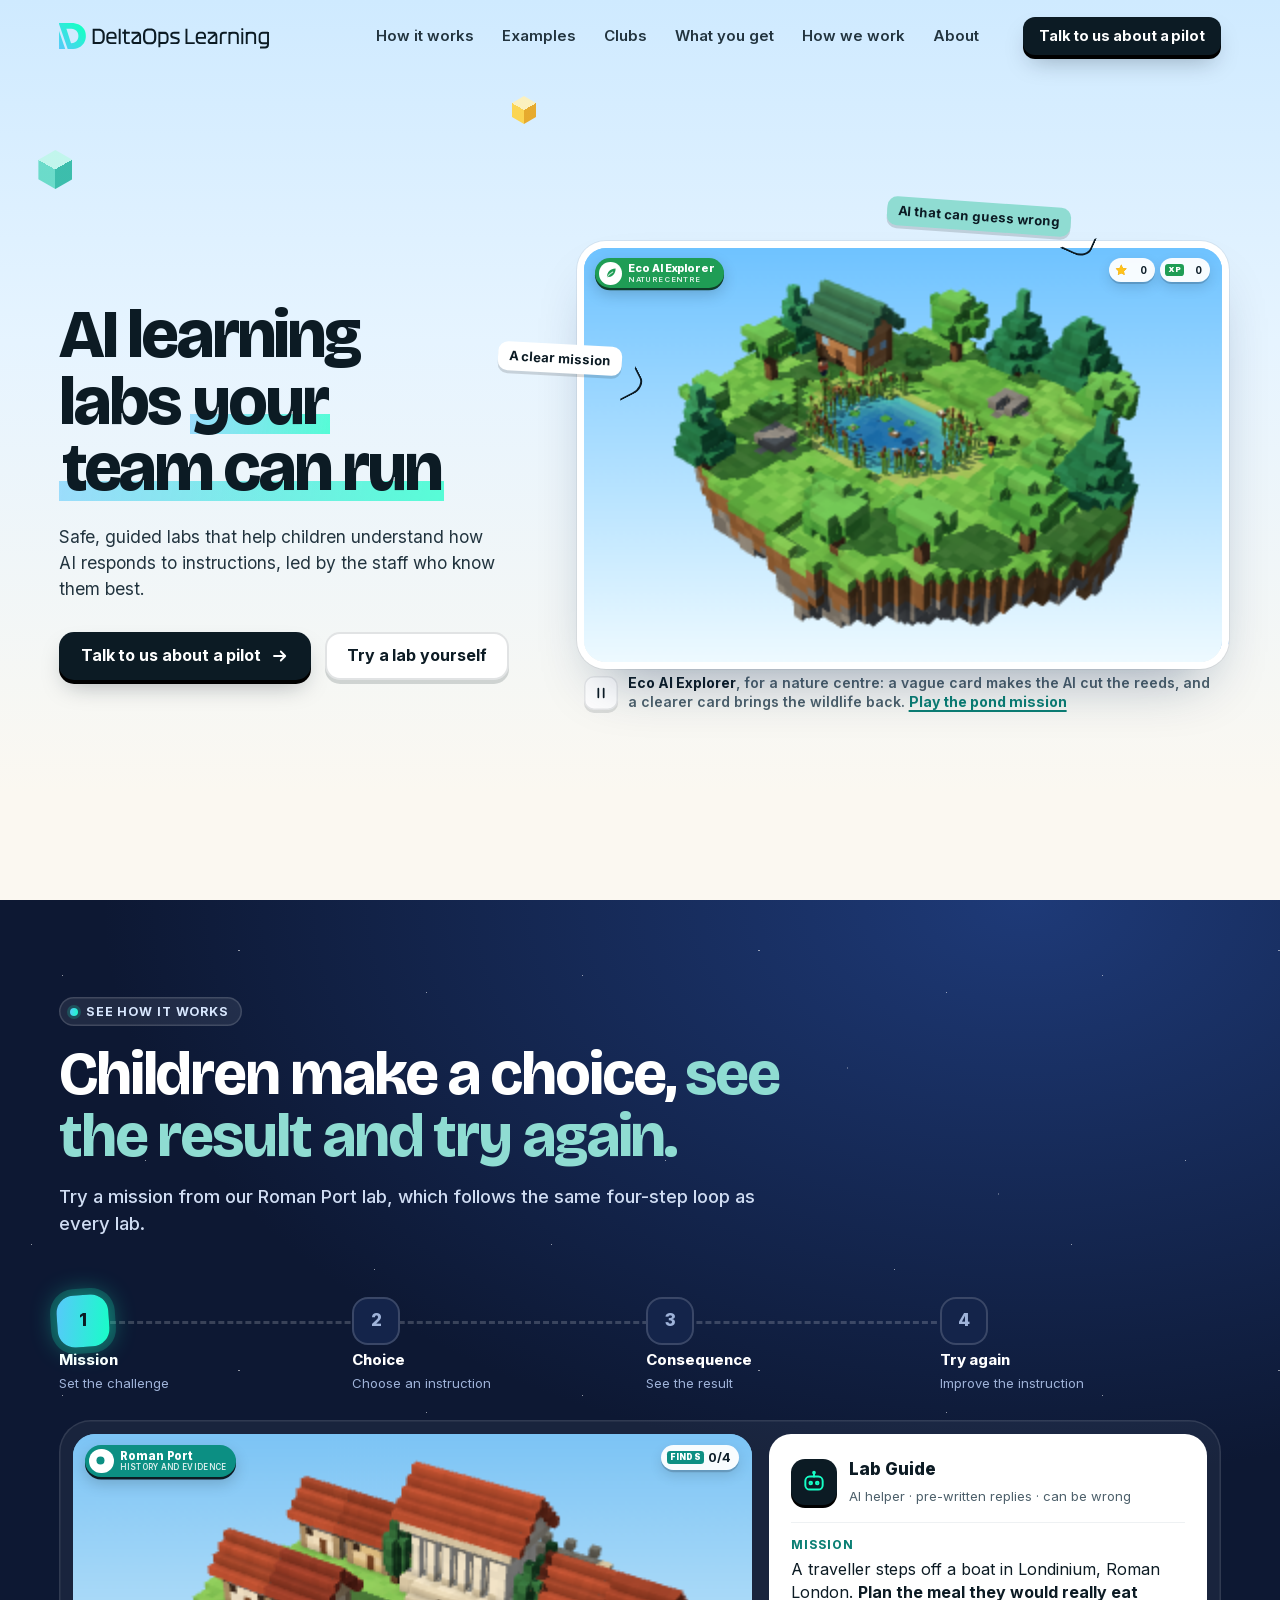
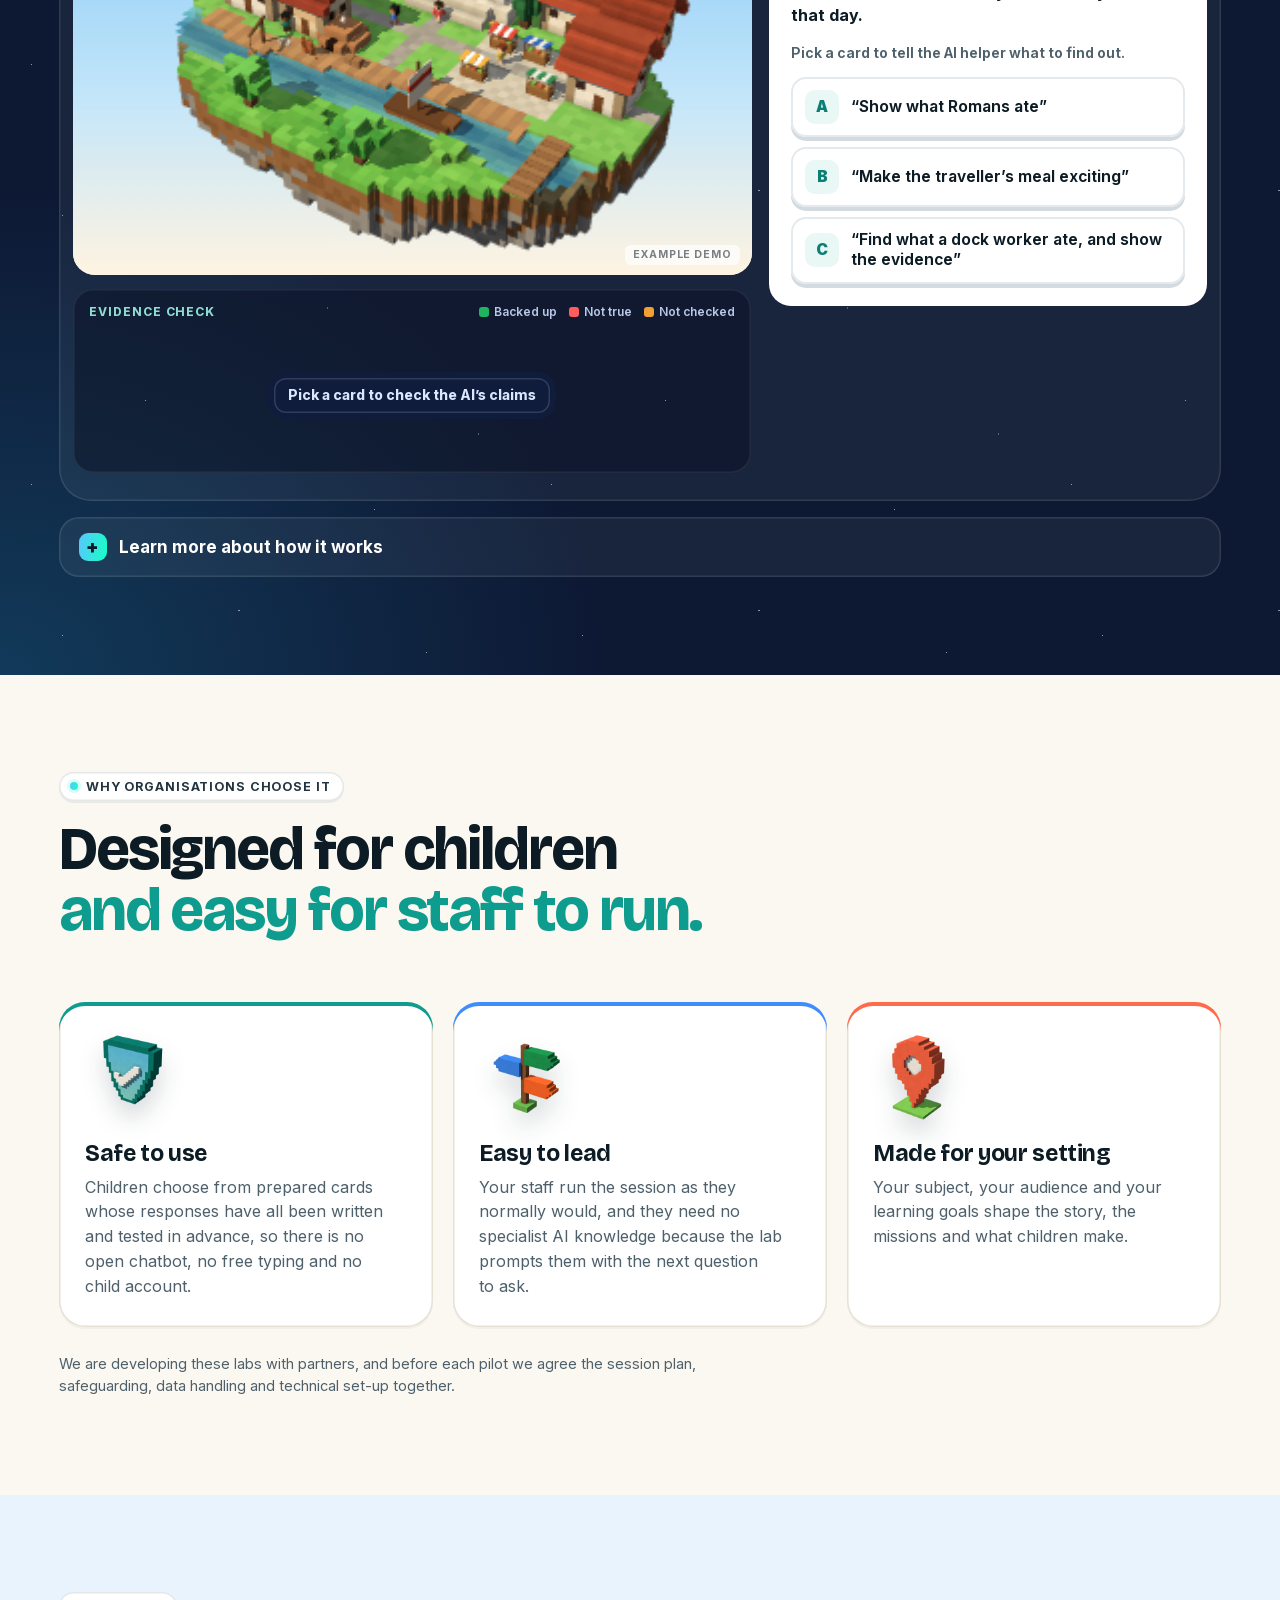
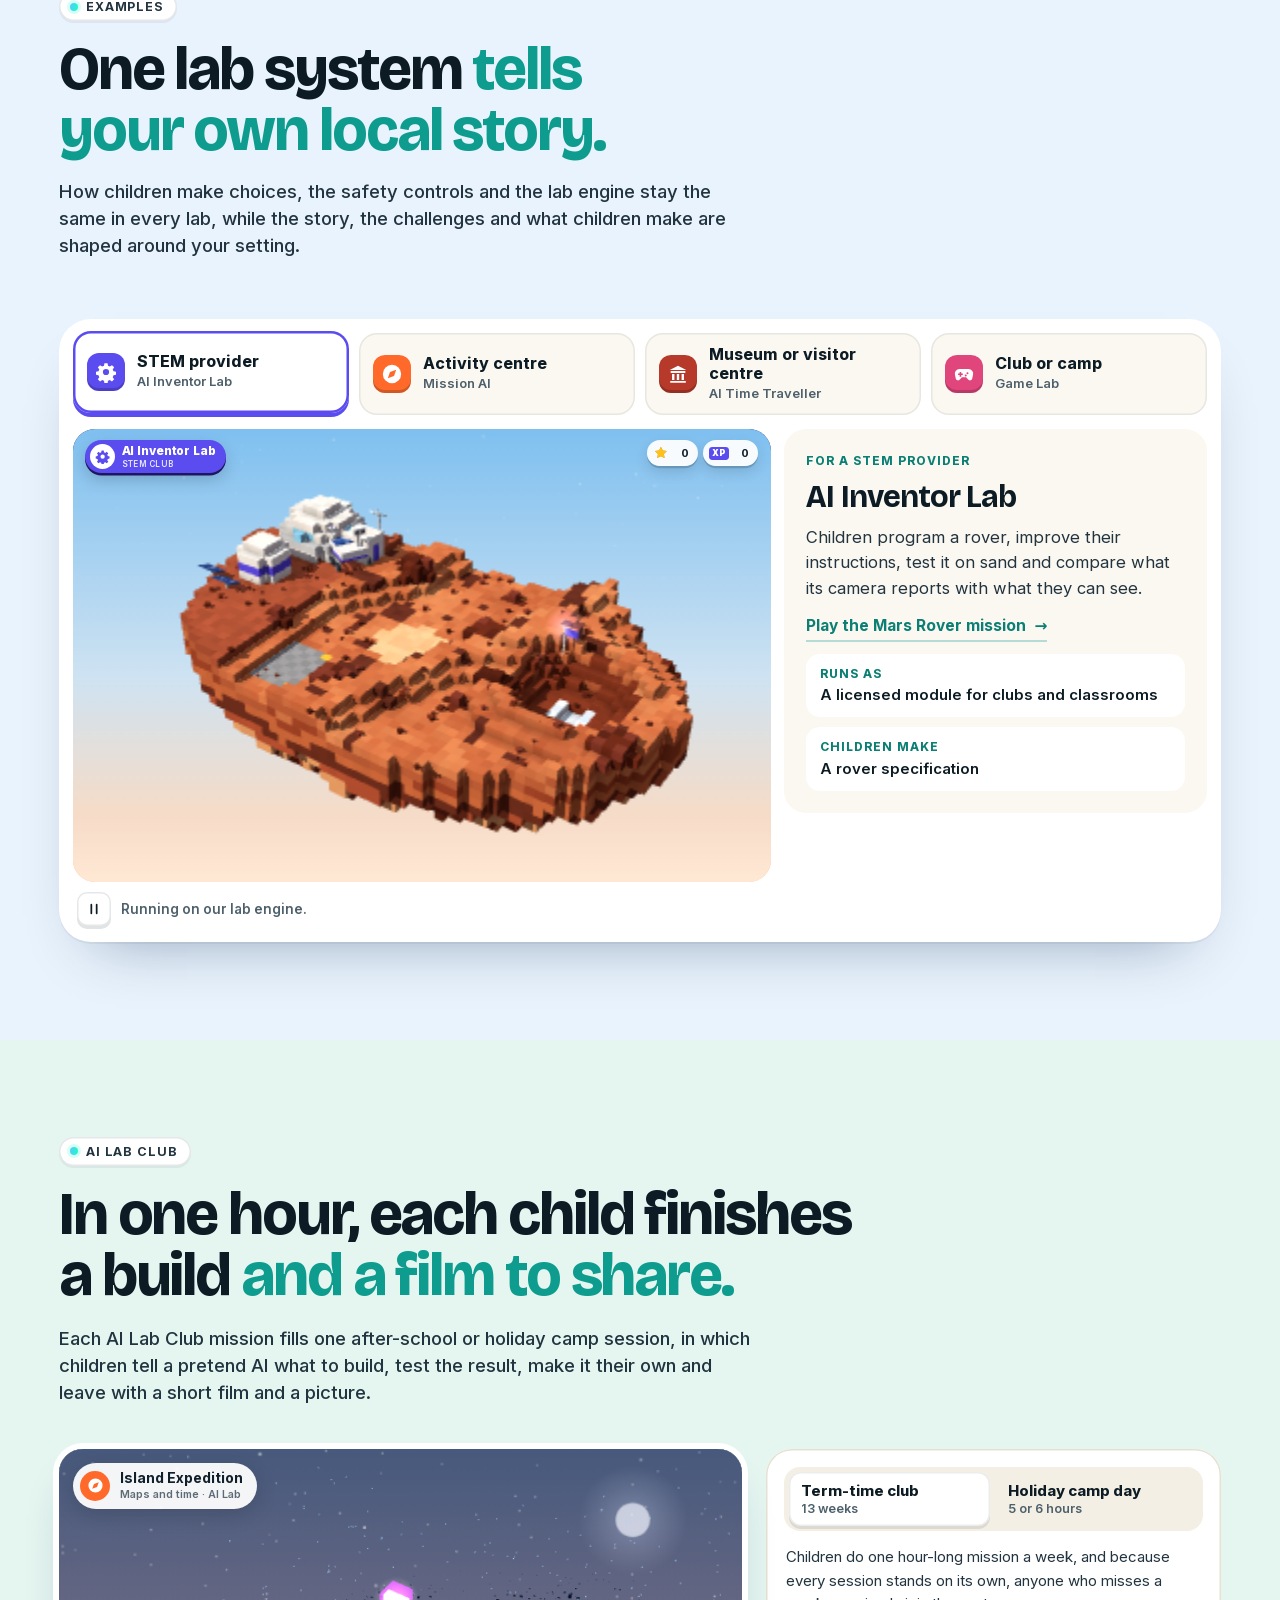
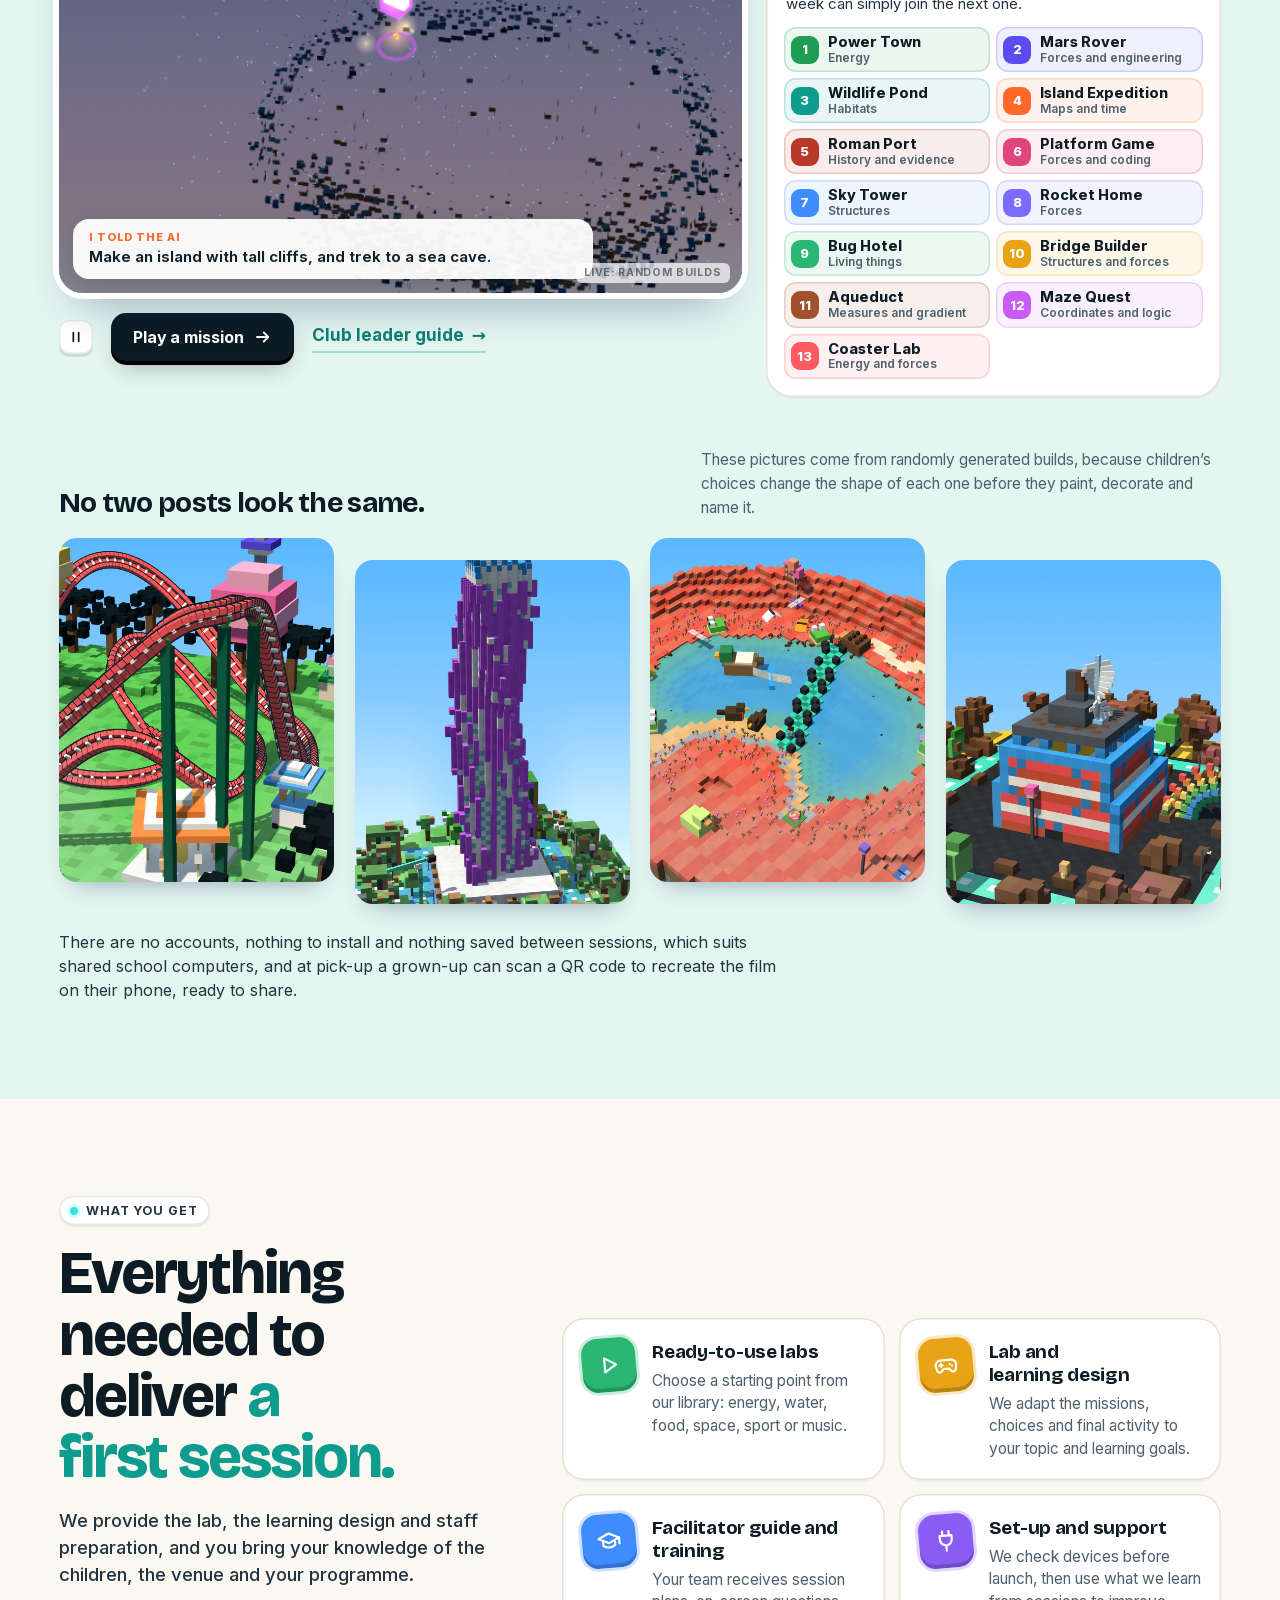
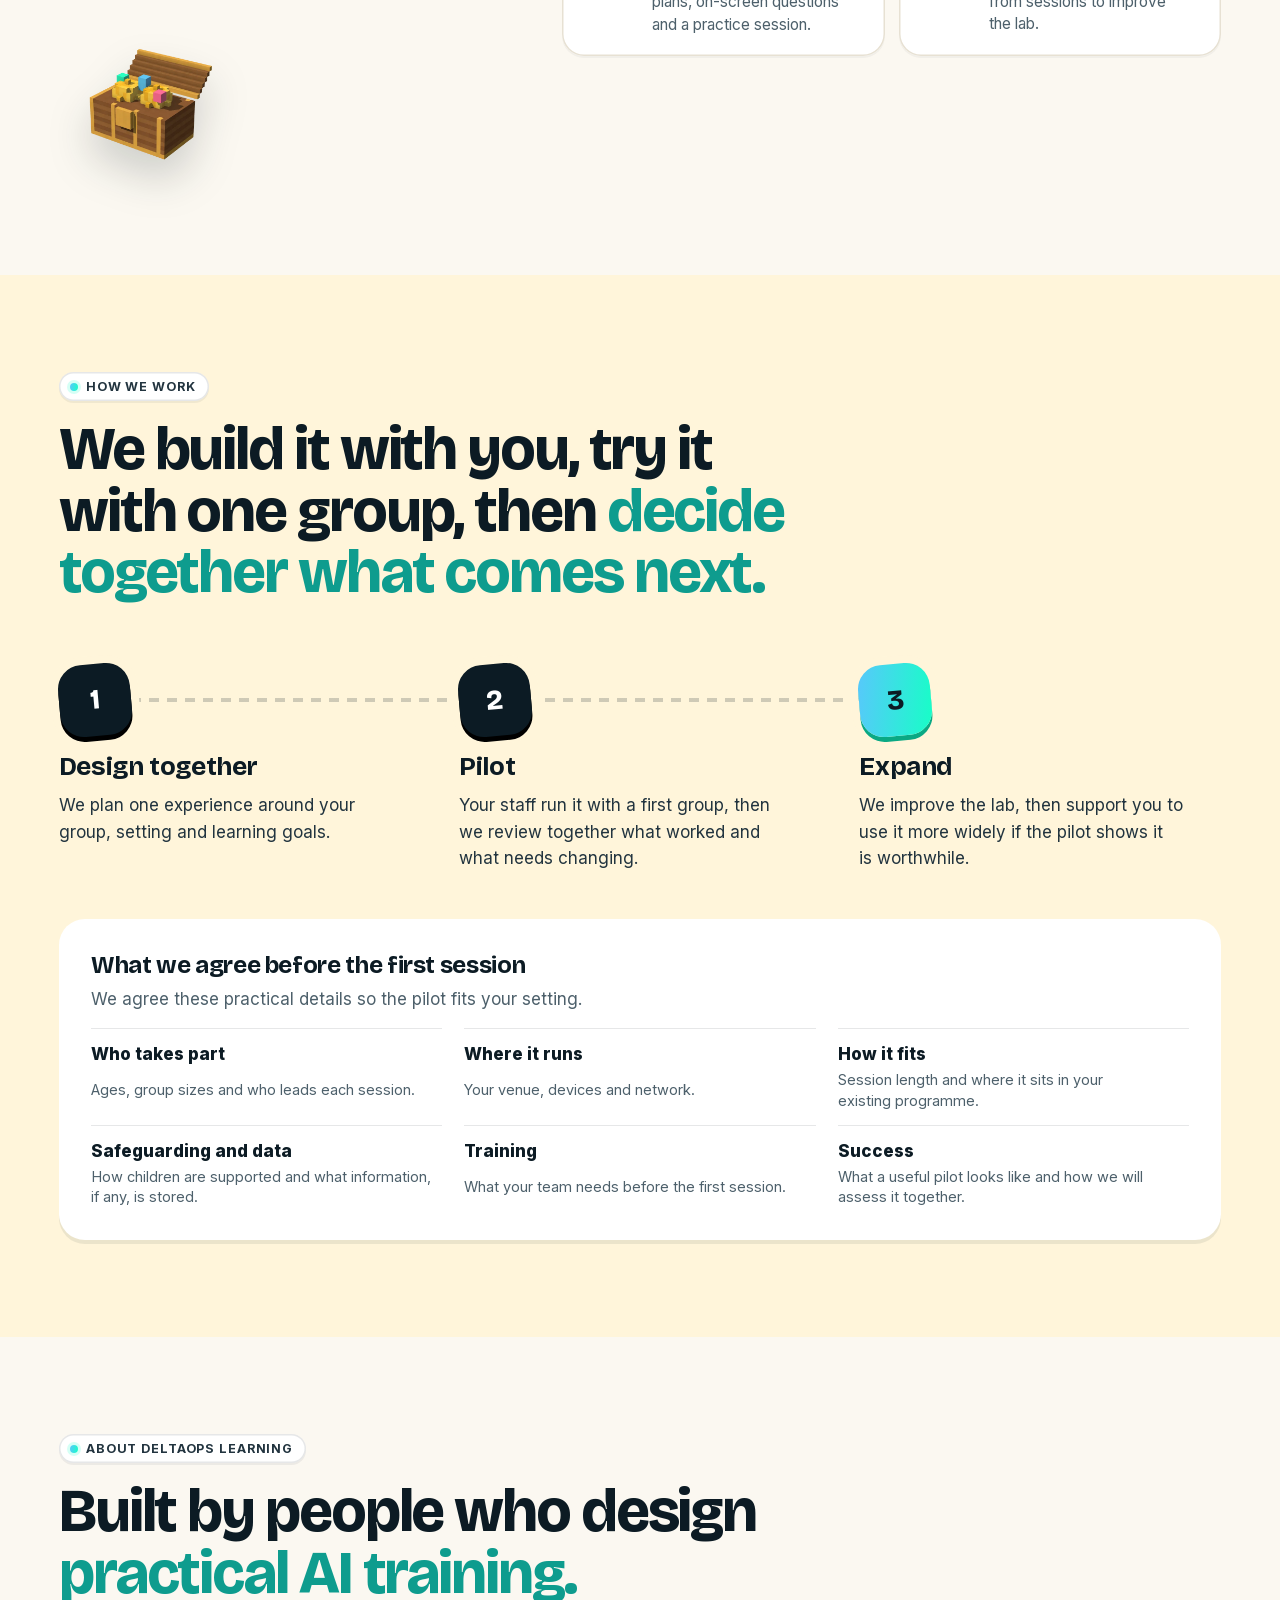
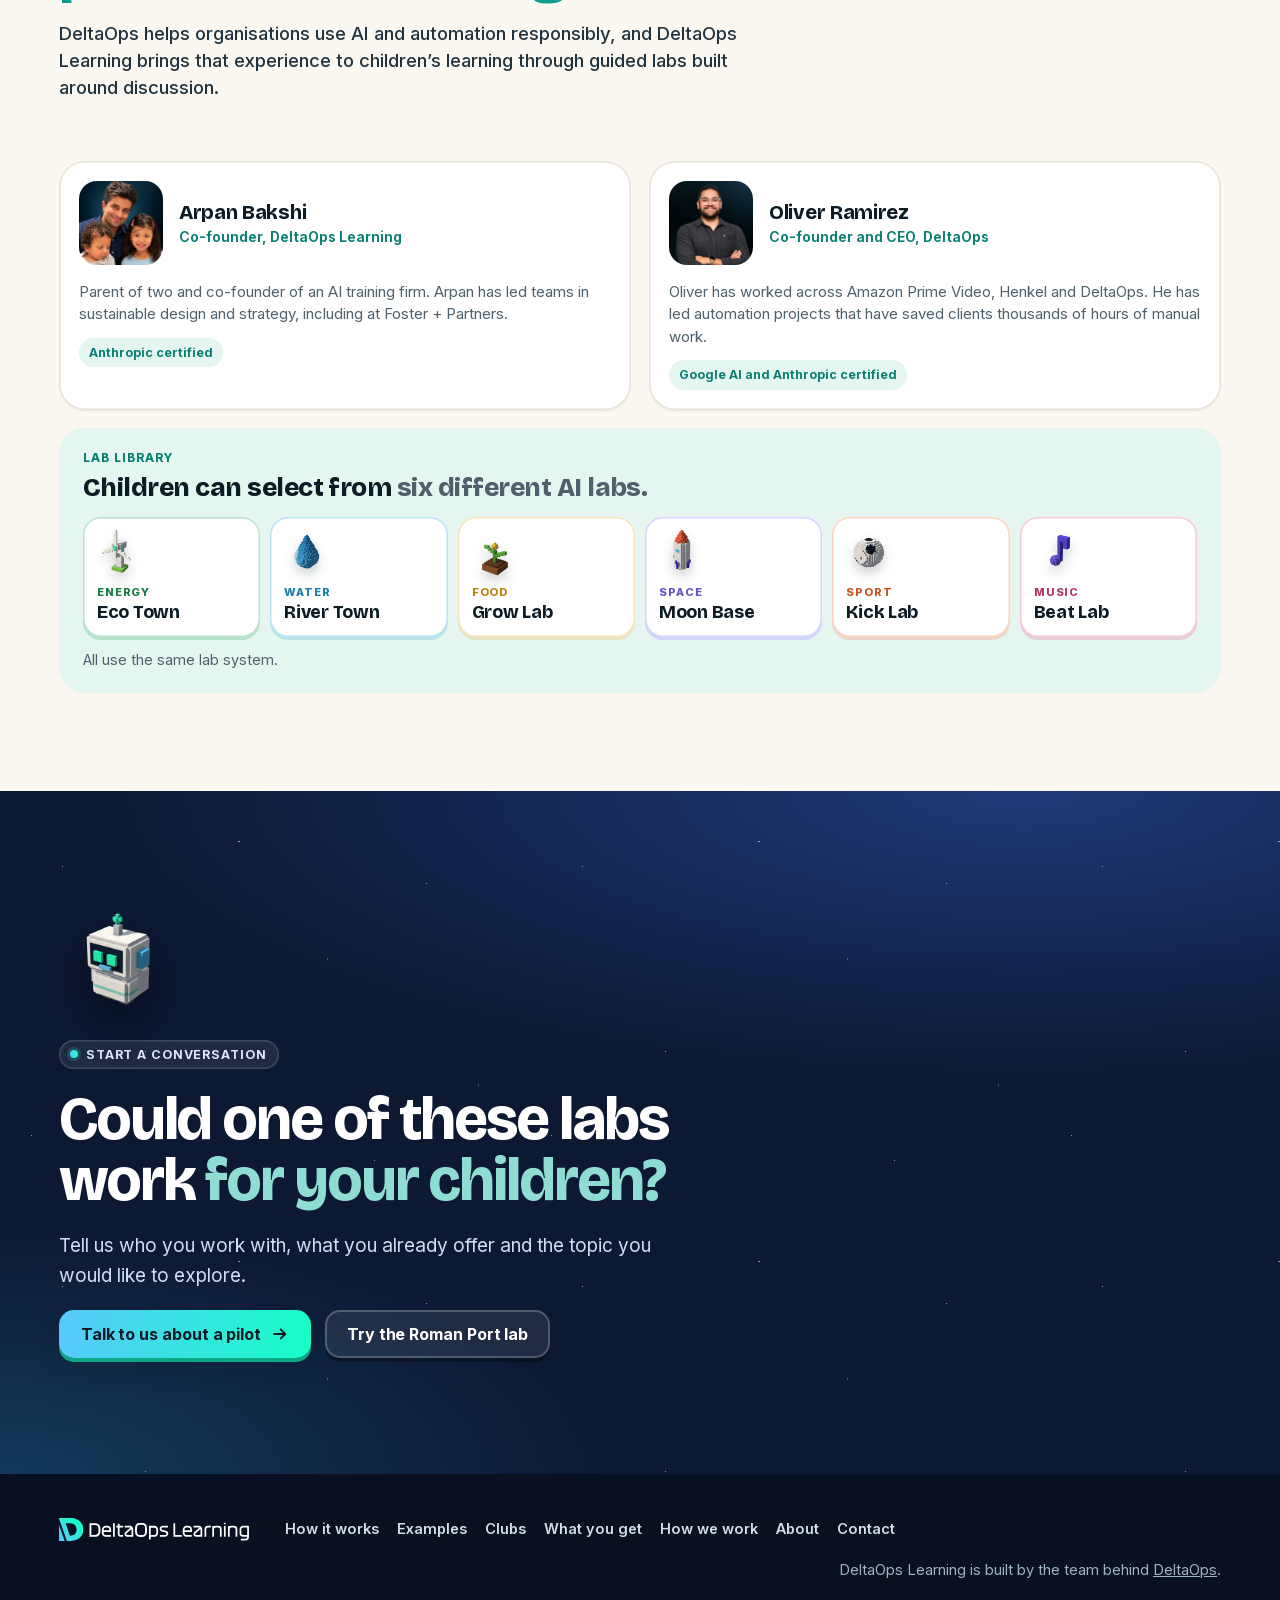
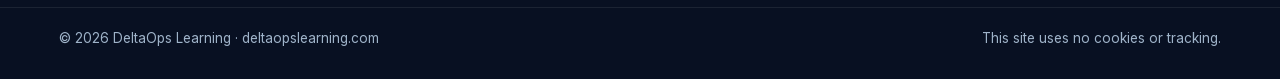
==== commit b640f058: "Serve the gallery pictures at full resolution on sharp screens Co-Authored-By: Claude Opus 5.5 <nore" ====
--- a/index.html
+++ b/index.html
@@ -341,10 +341,10 @@
       </div>
       <ul class="cl-strip">
         <!-- posts:start (written by ai-lab-club/tools/site-posts.mjs from real exports) -->
-        <li><img src="img/clubs/post-1.webp" alt="Coaster Lab post: The Roaring Serpent of Windmere" width="540" height="675" loading="lazy" decoding="async"></li>
-        <li><img src="img/clubs/post-2.webp" alt="Sky Tower post: Glassford, the Bright Pillar" width="540" height="675" loading="lazy" decoding="async"></li>
-        <li><img src="img/clubs/post-3.webp" alt="Wildlife Pond post: Tadpole Corner, the Sleepy Backwater" width="540" height="675" loading="lazy" decoding="async"></li>
-        <li><img src="img/clubs/post-4.webp" alt="Sky Tower post: The Super Watchtower of Oakhurst" width="540" height="675" loading="lazy" decoding="async"></li>
+        <li><img src="img/clubs/post-1-540.webp" srcset="img/clubs/post-1-540.webp 540w, img/clubs/post-1.webp 1080w" sizes="(max-width: 760px) 46vw, 24vw" alt="Coaster Lab post: The Roaring Serpent of Windmere" width="540" height="675" loading="lazy" decoding="async"></li>
+        <li><img src="img/clubs/post-2-540.webp" srcset="img/clubs/post-2-540.webp 540w, img/clubs/post-2.webp 1080w" sizes="(max-width: 760px) 46vw, 24vw" alt="Sky Tower post: Glassford, the Bright Pillar" width="540" height="675" loading="lazy" decoding="async"></li>
+        <li><img src="img/clubs/post-3-540.webp" srcset="img/clubs/post-3-540.webp 540w, img/clubs/post-3.webp 1080w" sizes="(max-width: 760px) 46vw, 24vw" alt="Wildlife Pond post: Tadpole Corner, the Sleepy Backwater" width="540" height="675" loading="lazy" decoding="async"></li>
+        <li><img src="img/clubs/post-4-540.webp" srcset="img/clubs/post-4-540.webp 540w, img/clubs/post-4.webp 1080w" sizes="(max-width: 760px) 46vw, 24vw" alt="Sky Tower post: The Super Watchtower of Oakhurst" width="540" height="675" loading="lazy" decoding="async"></li>
         <!-- posts:end -->
       </ul>
     </div>
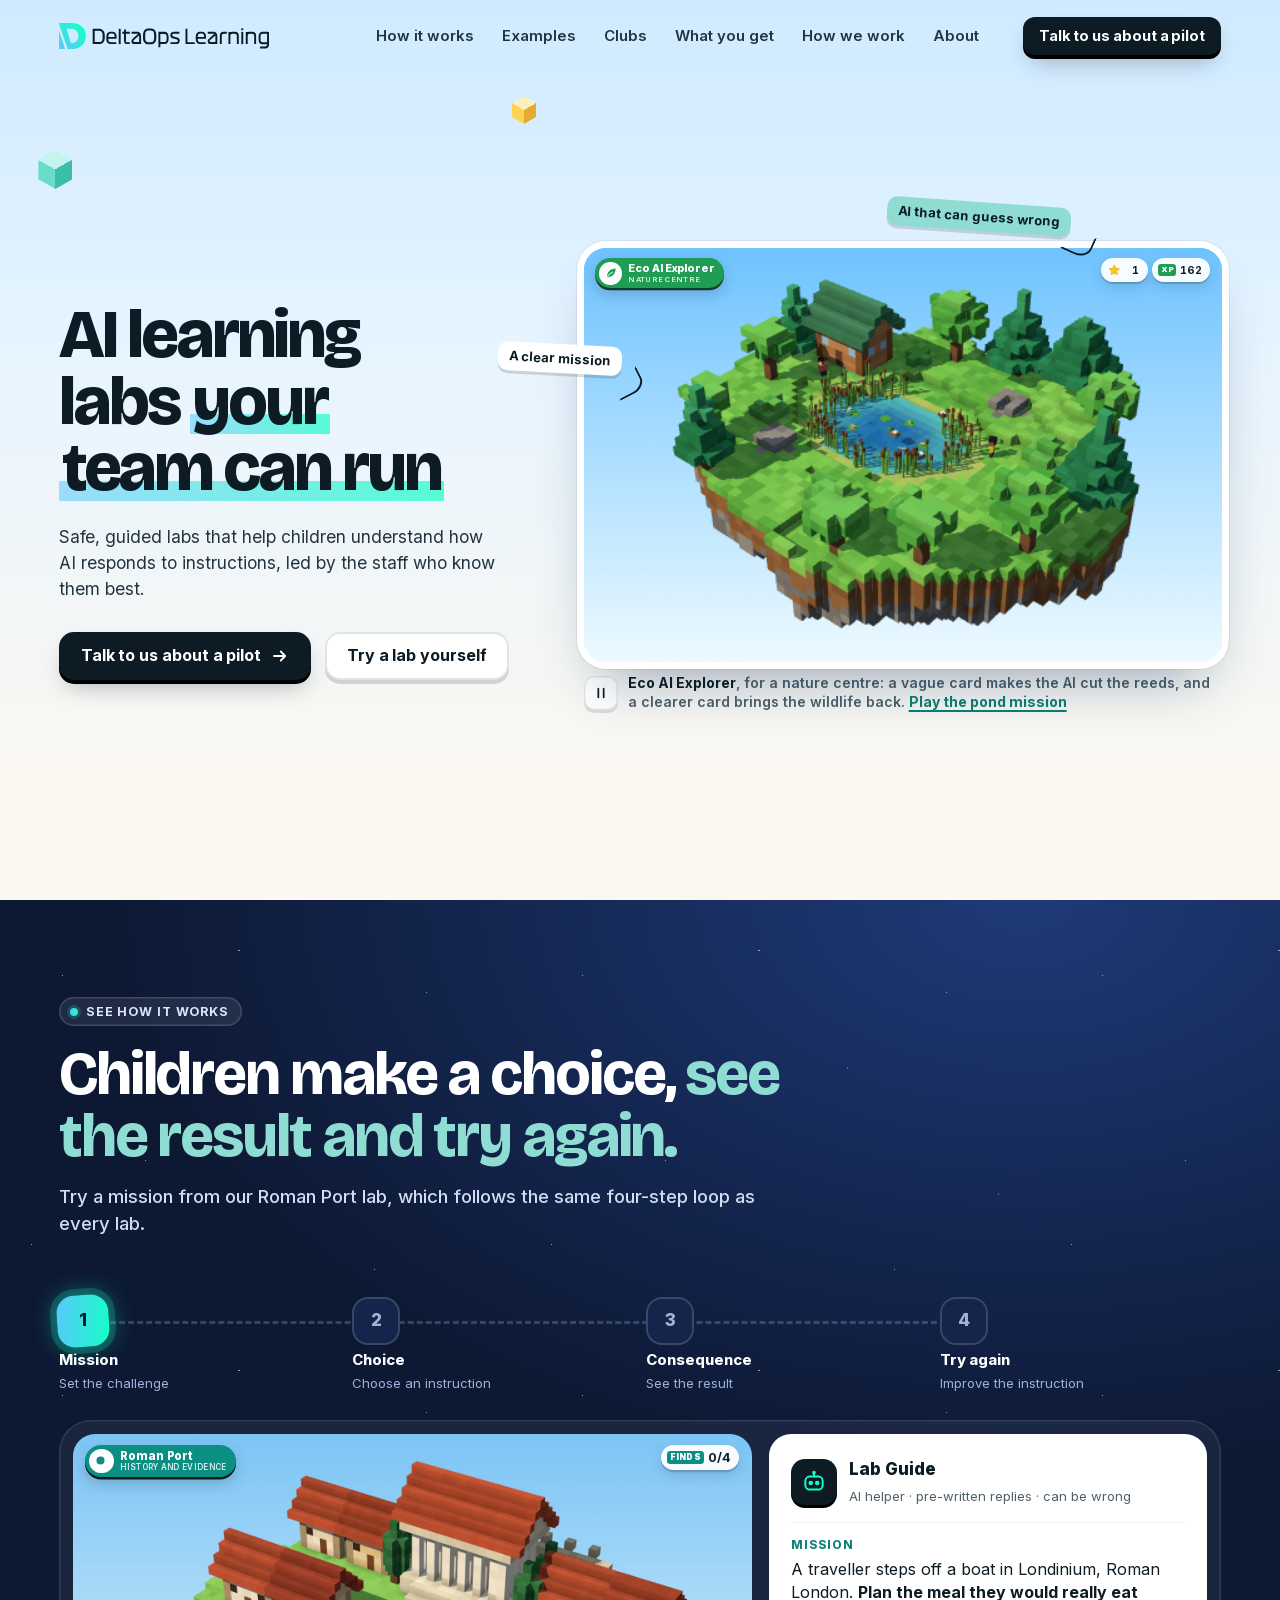
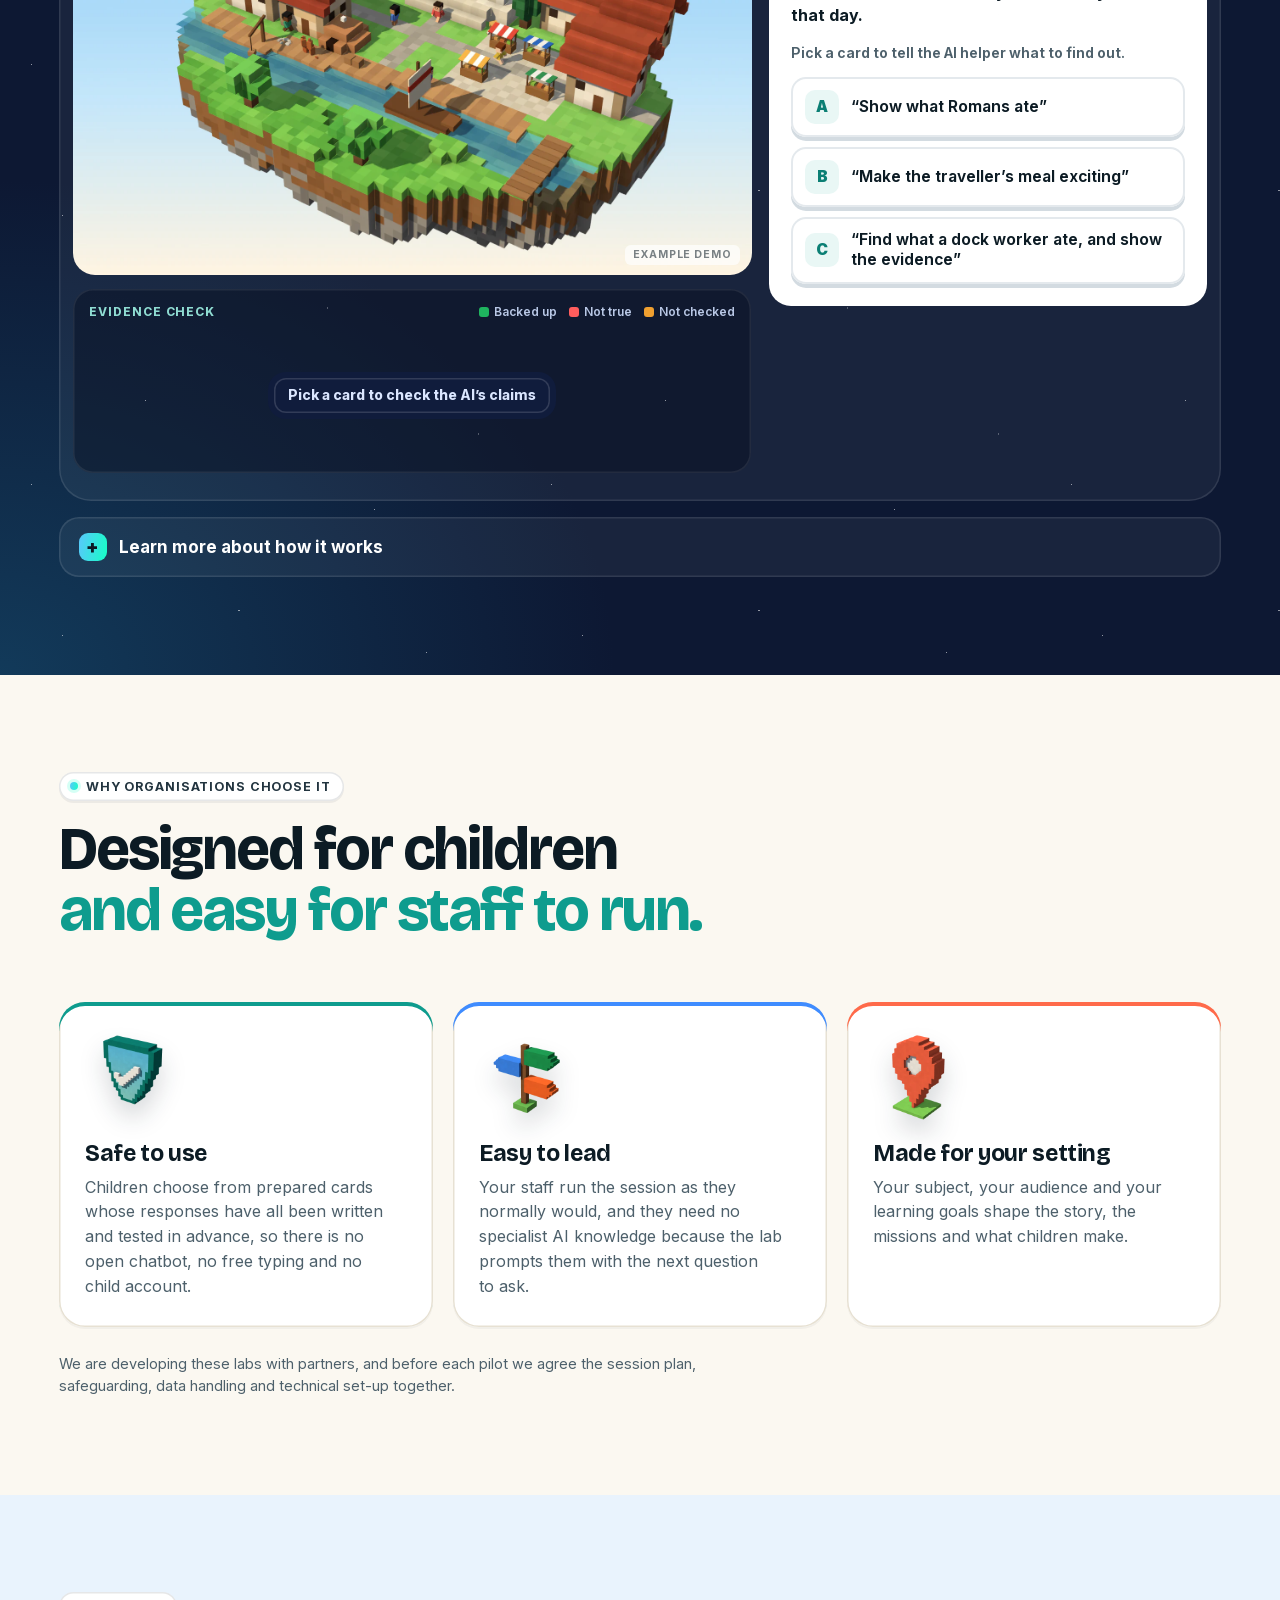
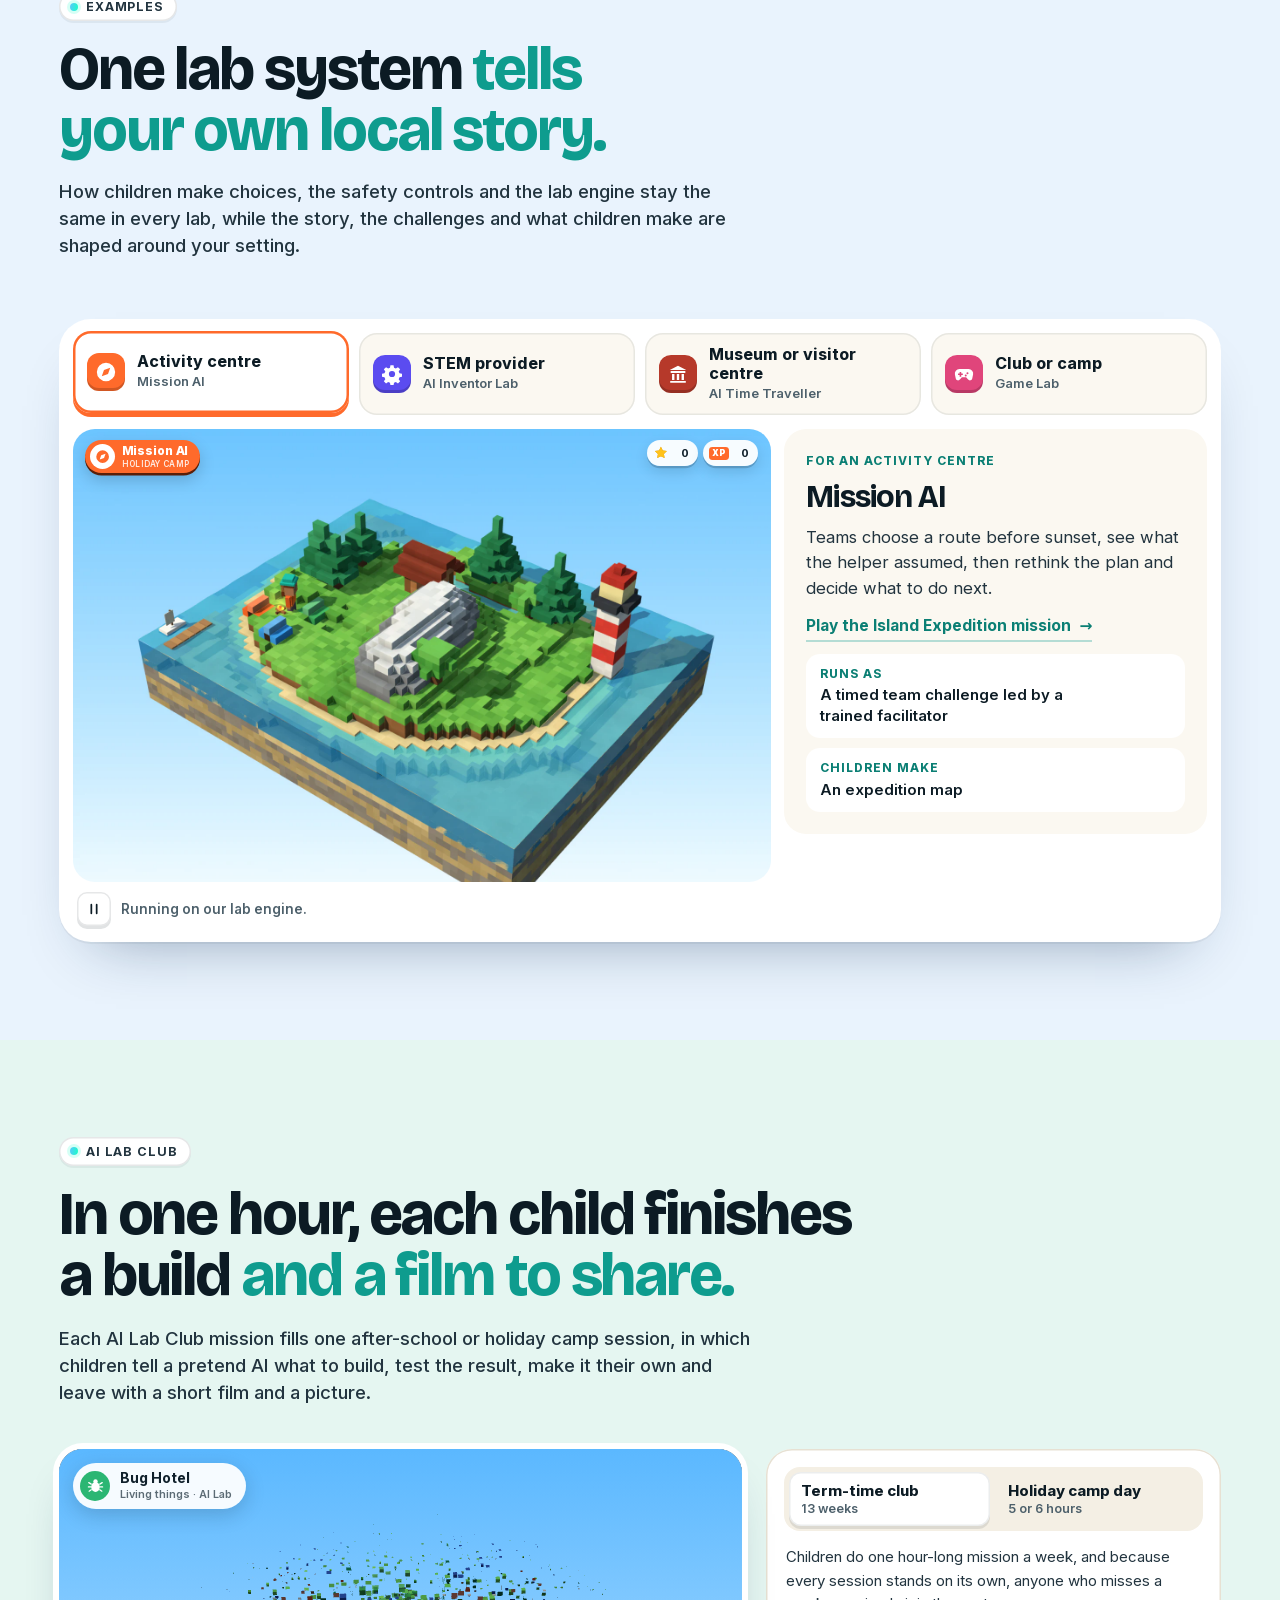
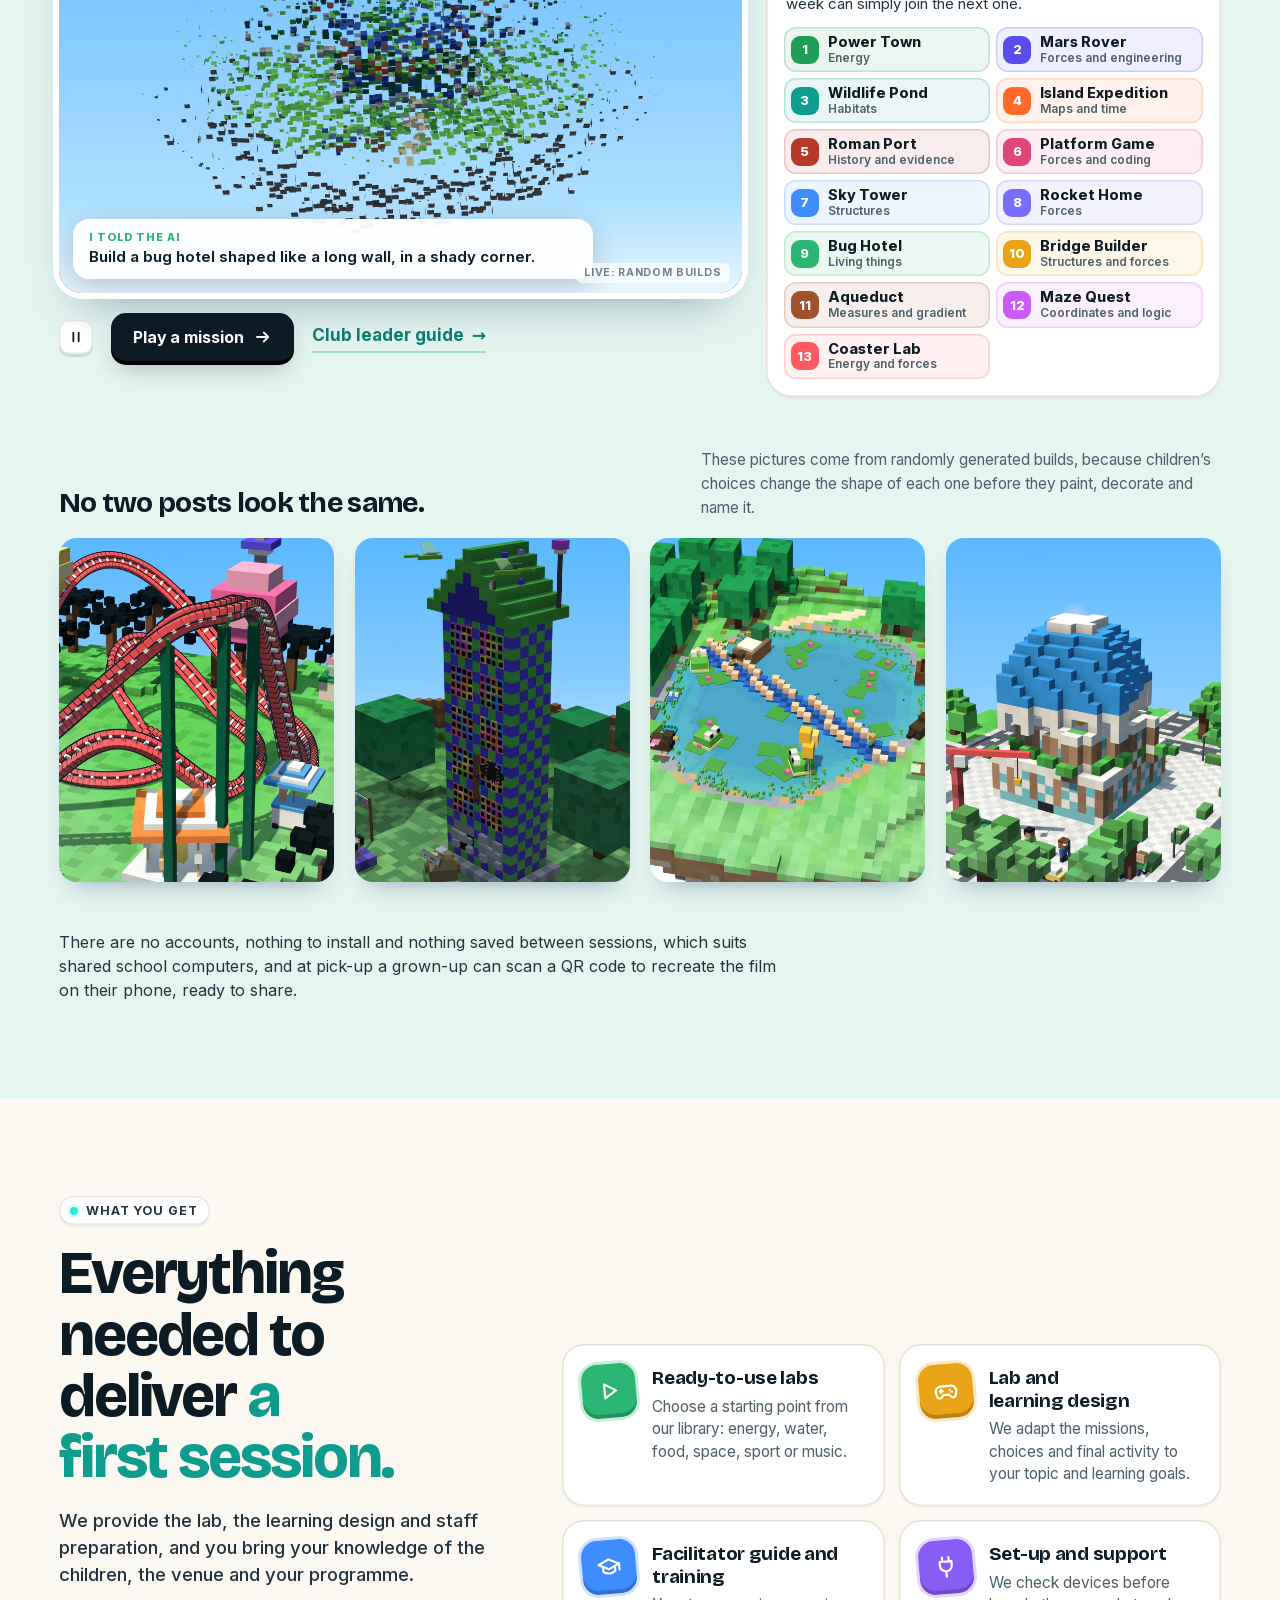
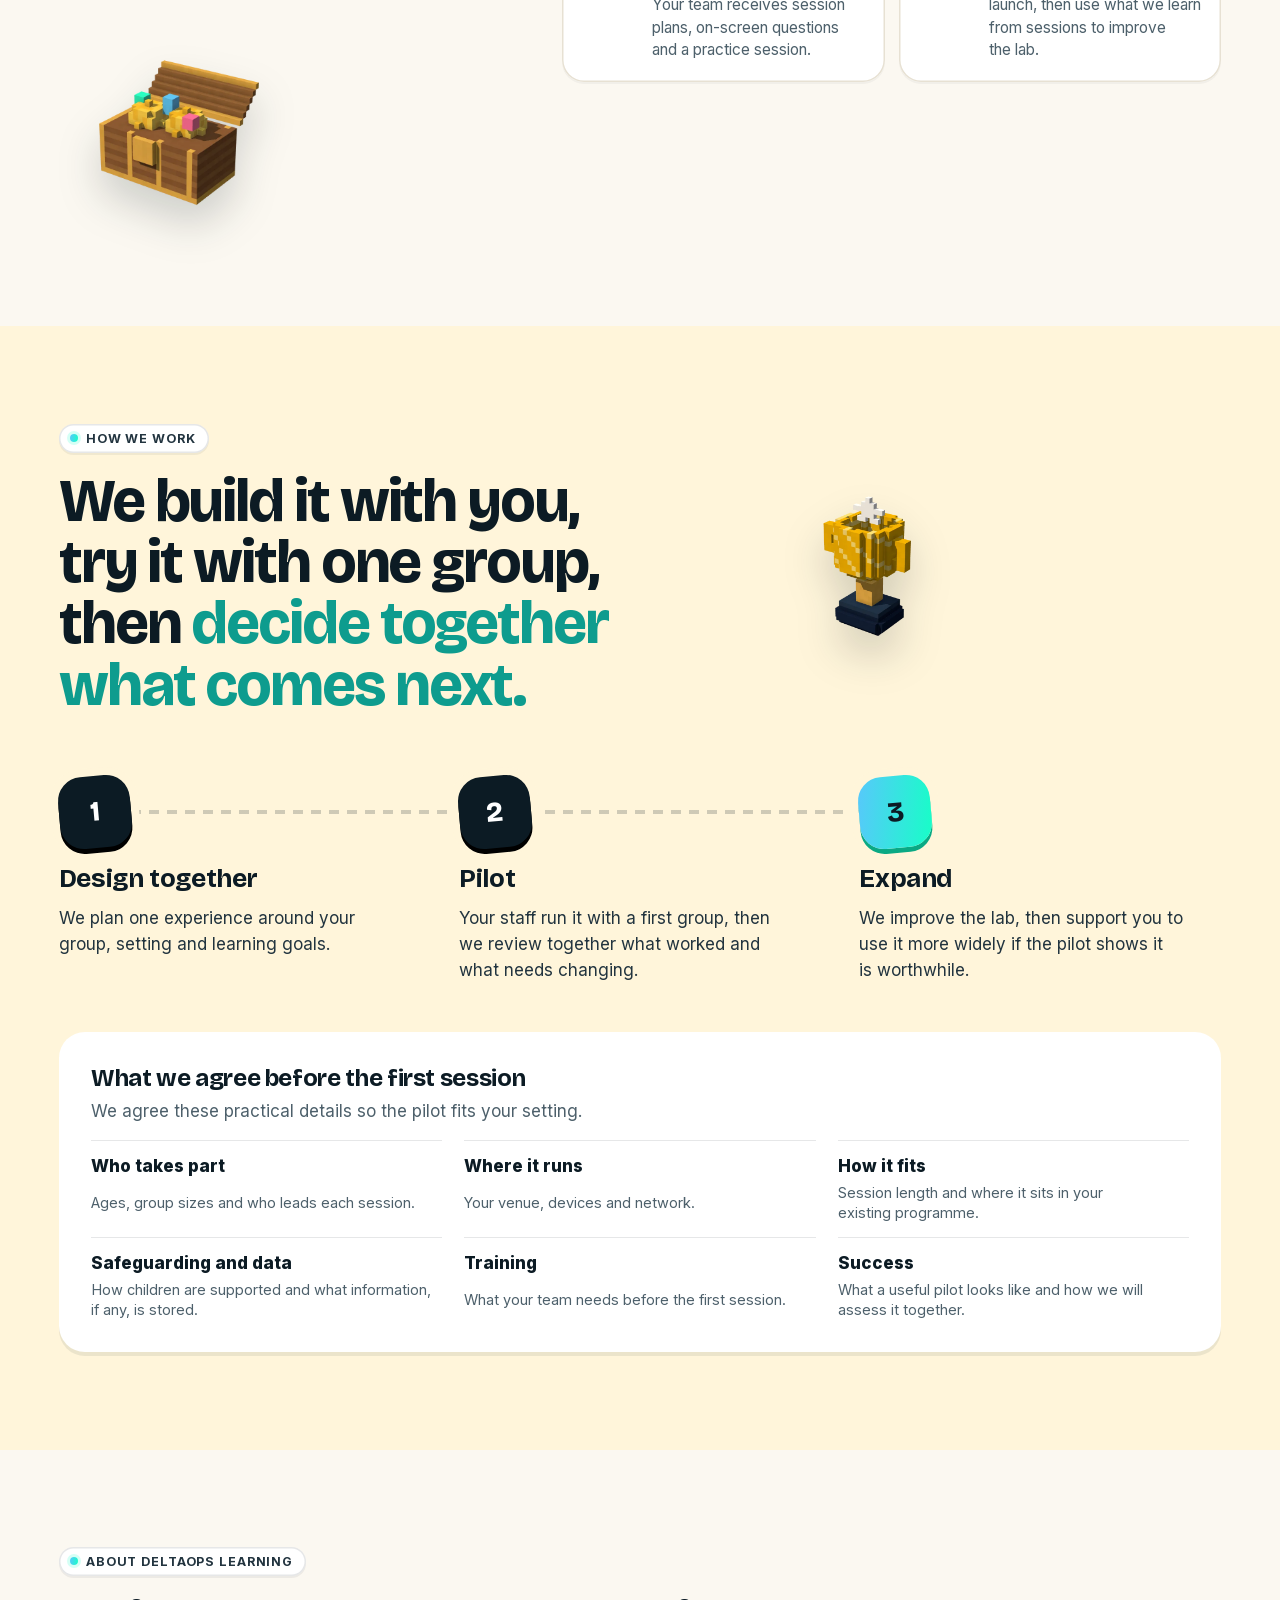
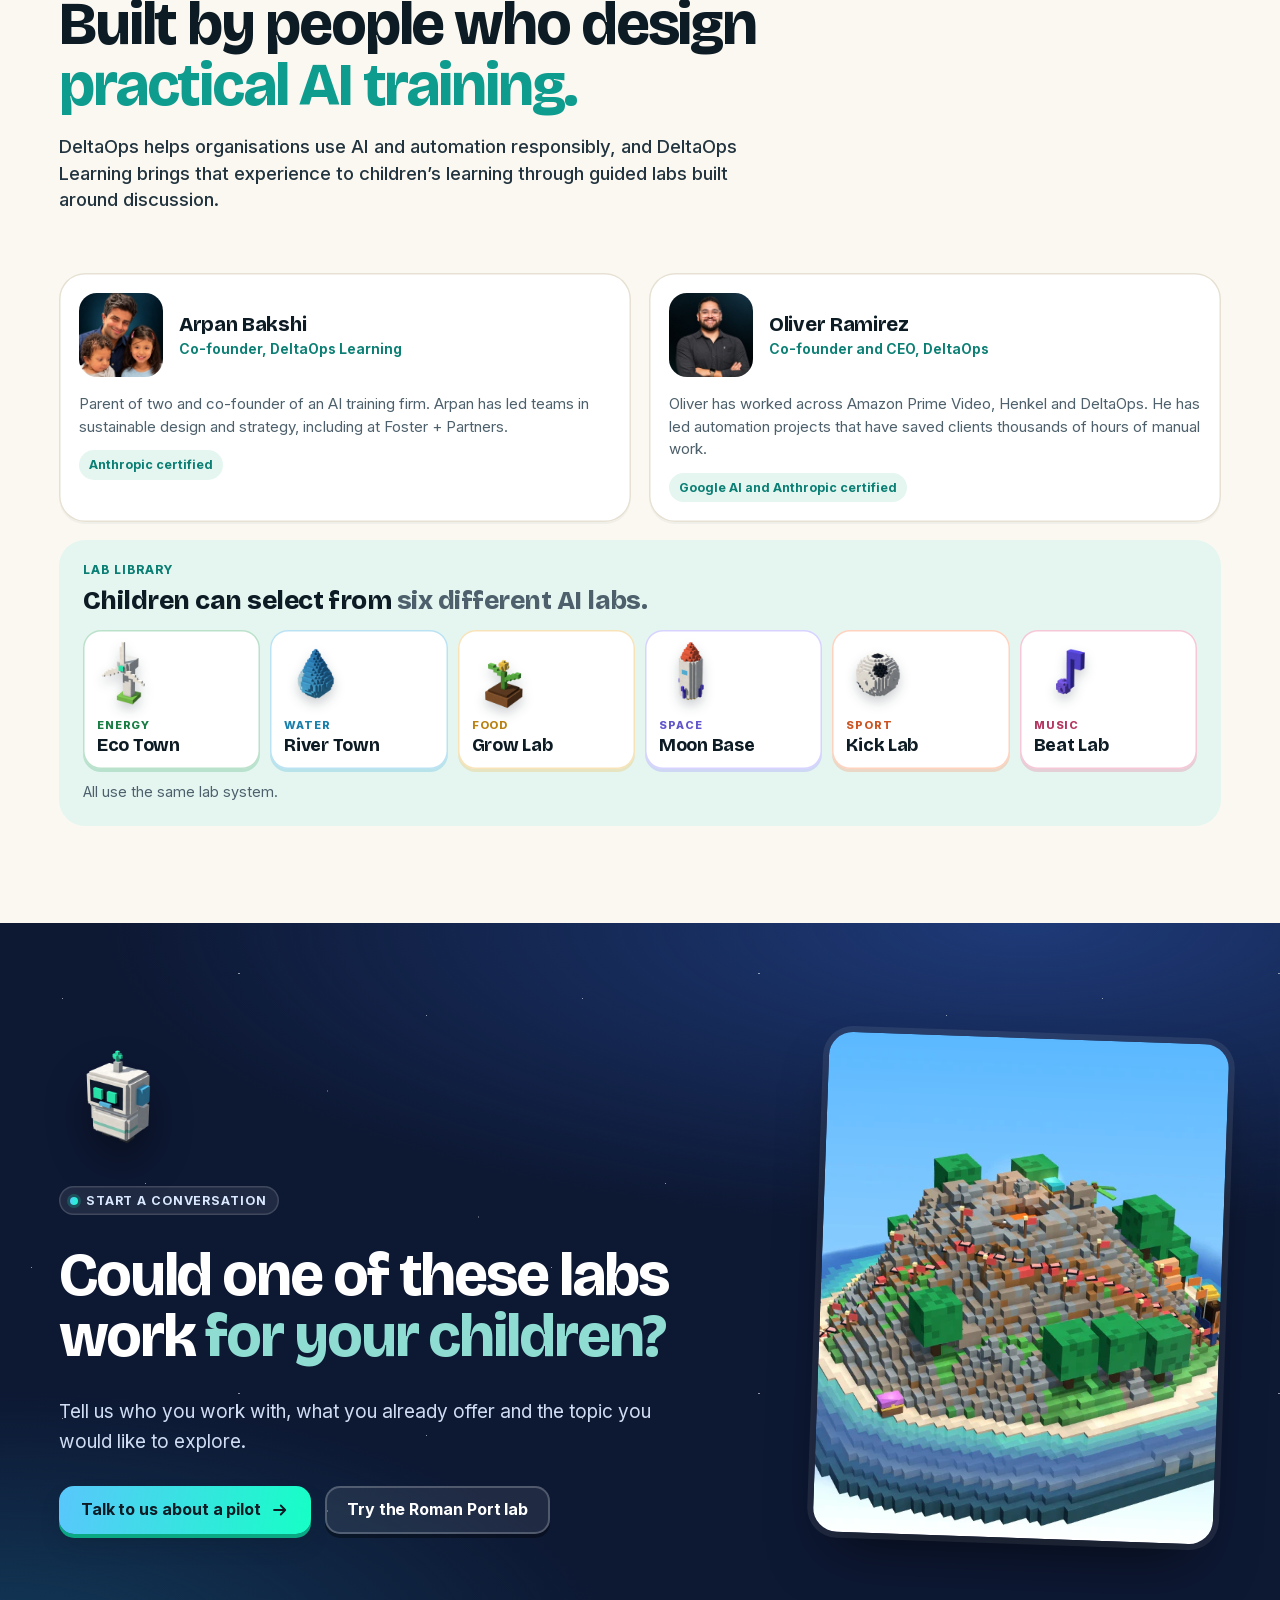
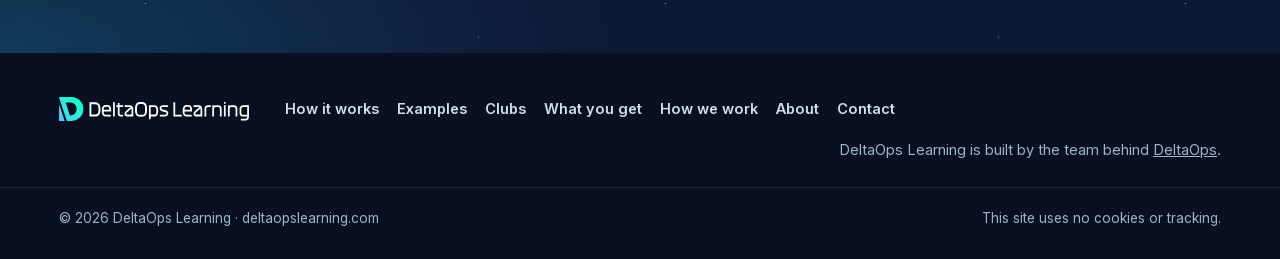
==== commit a531b51e: "Raise the quality of the site's visuals - 3D windows render at the screen's full sharpness, up to 3x" ====
--- a/index.html
+++ b/index.html
@@ -227,28 +227,28 @@
 
     <div class="ws reveal" data-worlds>
       <div class="ws-tabs" role="tablist" aria-label="Example partners">
-        <button type="button" role="tab" id="ws-t-stem" aria-selected="true" aria-controls="ws-panel" data-key="stem" style="--c:#5b4cf0"><span class="bt-ico"><svg aria-hidden="true"><use href="#g-gear"/></svg></span><span><b>STEM provider</b><small>AI Inventor Lab</small></span></button>
-        <button type="button" role="tab" id="ws-t-camp" aria-selected="false" aria-controls="ws-panel" data-key="camp" tabindex="-1" style="--c:#ff6a2b"><span class="bt-ico"><svg aria-hidden="true"><use href="#g-compass"/></svg></span><span><b>Activity centre</b><small>Mission AI</small></span></button>
-        <button type="button" role="tab" id="ws-t-museum" aria-selected="false" aria-controls="ws-panel" data-key="museum" tabindex="-1" style="--c:#b6392a"><span class="bt-ico"><svg aria-hidden="true"><use href="#g-column"/></svg></span><span><b>Museum<span class="ws-long"> or visitor centre</span></b><small>AI Time Traveller</small></span></button>
-        <button type="button" role="tab" id="ws-t-club" aria-selected="false" aria-controls="ws-panel" data-key="club" data-frame="/play/?trailer=platform" tabindex="-1" style="--c:#e0457b"><span class="bt-ico"><svg aria-hidden="true"><use href="#g-pad"/></svg></span><span><b>Club<span class="ws-long"> or camp</span></b><small>Game Lab</small></span></button>
+        <button type="button" role="tab" id="ws-t-camp" aria-selected="true" aria-controls="ws-panel" data-key="camp" style="--c:#ff6a2b"><span class="bt-ico"><svg aria-hidden="true"><use href="#g-compass"/></svg></span><span><b>Activity centre</b><small>Mission AI</small></span></button>
+        <button type="button" role="tab" id="ws-t-stem" aria-selected="false" aria-controls="ws-panel" data-key="stem" tabindex="-1" style="--c:#5b4cf0"><span class="bt-ico"><svg aria-hidden="true"><use href="#g-gear"/></svg></span><span><b>STEM provider</b><small>AI Inventor Lab</small></span></button>
+        <button type="button" role="tab" id="ws-t-museum" aria-selected="false" aria-controls="ws-panel" data-key="museum" data-frame="/play/?trailer=port" data-title="Roman Port: an AI helper's version of the past, checked against evidence" data-cap="The Roman Port mission, showing builds chosen at random." tabindex="-1" style="--c:#b6392a"><span class="bt-ico"><svg aria-hidden="true"><use href="#g-column"/></svg></span><span><b>Museum<span class="ws-long"> or visitor centre</span></b><small>AI Time Traveller</small></span></button>
+        <button type="button" role="tab" id="ws-t-club" aria-selected="false" aria-controls="ws-panel" data-key="club" data-frame="/play/?trailer=platform" data-title="Game Lab: an AI playtester replays a platform game" data-cap="The Platform Game mission, showing builds chosen at random." tabindex="-1" style="--c:#e0457b"><span class="bt-ico"><svg aria-hidden="true"><use href="#g-pad"/></svg></span><span><b>Club<span class="ws-long"> or camp</span></b><small>Game Lab</small></span></button>
       </div>
       <div class="ws-panel" id="ws-panel" role="tabpanel" aria-labelledby="ws-t-stem">
         <div class="ws-stage">
-          <div class="gw ws-gw" data-brand="stem" data-player="stem camp museum" style="--poster:url(/img/game/world-mars.webp)">
+          <div class="gw ws-gw" data-brand="camp" data-player="camp stem" style="--poster:url(/img/game/world-island.webp)">
             <canvas aria-hidden="true"></canvas>
             <div class="gw-load" aria-hidden="true"><span></span></div>
           </div>
           <div class="ws-frame" hidden><iframe title="Game Lab: an AI playtester replays a platform game" tabindex="-1"></iframe></div>
           <p class="gw-cap"><button class="gw-pause" type="button" aria-pressed="false" data-pause><svg aria-hidden="true"><use href="#i-pause"/></svg><span class="sr">Pause the lab preview</span></button><span>Running on our lab engine.</span></p>
         </div>
-        <div class="ws-copy on" data-copy="stem">
+        <div class="ws-copy" data-copy="stem">
           <span class="cap">For a STEM provider</span>
           <h3>AI Inventor Lab</h3>
           <p>Children program a rover, improve their instructions, test it on sand and compare what its camera reports with what they can see.</p>
           <a class="more" href="/play/?m=rover" target="_blank" rel="noopener">Play the Mars Rover mission</a>
           <dl class="ws-facts"><div><dt>Runs as</dt><dd>A licensed module for clubs and classrooms</dd></div><div><dt>Children make</dt><dd>A rover specification</dd></div></dl>
         </div>
-        <div class="ws-copy" data-copy="camp">
+        <div class="ws-copy on" data-copy="camp">
           <span class="cap">For an activity centre</span>
           <h3>Mission AI</h3>
           <p>Teams choose a route before sunset, see what the helper assumed, then rethink the plan and decide what to do next.</p>
@@ -286,7 +286,7 @@
     <div class="cl-grid">
       <div class="cl-live reveal">
         <div class="cl-win" data-club-live>
-          <iframe title="AI Lab Club missions playing on a loop" data-src="/play/?trailer=all" loading="lazy" tabindex="-1"></iframe>
+          <iframe title="AI Lab Club missions playing on a loop" data-src="/play/?trailer=pond,coaster,rover,tower,port,bughotel,bridge,rocket,maze,expedition,aqueduct,platform" loading="lazy" tabindex="-1"></iframe>
           <span class="gw-fic">Live: random builds</span>
         </div>
         <div class="cl-actions">
@@ -342,9 +342,9 @@
       <ul class="cl-strip">
         <!-- posts:start (written by ai-lab-club/tools/site-posts.mjs from real exports) -->
         <li><img src="img/clubs/post-1-540.webp" srcset="img/clubs/post-1-540.webp 540w, img/clubs/post-1.webp 1080w" sizes="(max-width: 760px) 46vw, 24vw" alt="Coaster Lab post: The Roaring Serpent of Windmere" width="540" height="675" loading="lazy" decoding="async"></li>
-        <li><img src="img/clubs/post-2-540.webp" srcset="img/clubs/post-2-540.webp 540w, img/clubs/post-2.webp 1080w" sizes="(max-width: 760px) 46vw, 24vw" alt="Sky Tower post: Glassford, the Bright Pillar" width="540" height="675" loading="lazy" decoding="async"></li>
-        <li><img src="img/clubs/post-3-540.webp" srcset="img/clubs/post-3-540.webp 540w, img/clubs/post-3.webp 1080w" sizes="(max-width: 760px) 46vw, 24vw" alt="Wildlife Pond post: Tadpole Corner, the Sleepy Backwater" width="540" height="675" loading="lazy" decoding="async"></li>
-        <li><img src="img/clubs/post-4-540.webp" srcset="img/clubs/post-4-540.webp 540w, img/clubs/post-4.webp 1080w" sizes="(max-width: 760px) 46vw, 24vw" alt="Sky Tower post: The Super Watchtower of Oakhurst" width="540" height="675" loading="lazy" decoding="async"></li>
+        <li><img src="img/clubs/post-2-540.webp" srcset="img/clubs/post-2-540.webp 540w, img/clubs/post-2.webp 1080w" sizes="(max-width: 760px) 46vw, 24vw" alt="Bug Hotel post: Puddleby, the Spotty Lodge" width="540" height="675" loading="lazy" decoding="async"></li>
+        <li><img src="img/clubs/post-3-540.webp" srcset="img/clubs/post-3-540.webp 540w, img/clubs/post-3.webp 1080w" sizes="(max-width: 760px) 46vw, 24vw" alt="Wildlife Pond post: The Quiet Creek of Heronsgate" width="540" height="675" loading="lazy" decoding="async"></li>
+        <li><img src="img/clubs/post-4-540.webp" srcset="img/clubs/post-4-540.webp 540w, img/clubs/post-4.webp 1080w" sizes="(max-width: 760px) 46vw, 24vw" alt="Sky Tower post: The Gentle Obelisk of Glassford" width="540" height="675" loading="lazy" decoding="async"></li>
         <!-- posts:end -->
       </ul>
     </div>
@@ -374,9 +374,10 @@
 <!-- 6 · How we work -->
 <section class="band sun" id="how-we-work">
   <div class="wrap">
-    <div class="head centre">
+    <div class="head centre hw-head">
       <p class="eyebrow reveal">How we work</p>
       <h2 class="reveal">We build it with you, try it with one group, then <span class="soft">decide together what comes next.</span></h2>
+      <img class="hw-obj reveal" src="img/obj/trophy.webp" alt="" width="320" height="320" loading="lazy">
     </div>
     <ol class="ccs" data-stagger>
       <li class="reveal"><span class="ccs-n">1</span><h3>Design together</h3><p>We plan one experience around your group, setting and learning goals.</p></li>
@@ -450,6 +451,7 @@
       <a class="btn light" href="/contact/">Talk to us about a pilot <svg class="arr" aria-hidden="true"><use href="#i-arrow"/></svg></a>
       <a class="btn ghost light" href="#demo">Try the Roman Port lab</a>
     </div>
+    <img class="close-pic reveal" src="img/close-island-540.webp" srcset="img/close-island-540.webp 540w, img/close-island.webp 1080w" sizes="(max-width: 900px) 0px, 30vw" alt="An island built in the Island Expedition lab, with a trail up to the highest point" width="540" height="675" loading="lazy" decoding="async">
   </div>
 </section>
 
--- a/css/site.css
+++ b/css/site.css
@@ -123,7 +123,7 @@
 .hero-sub { font-size:clamp(17px, 1.35vw, 20px); line-height:1.5; color:var(--ink-2); max-width:52ch; margin-bottom:30px; }
 .hero-note { margin-top:22px; font-size:14.5px; color:var(--muted); }
 .hero-play { position:relative; }
-.hero-gw { aspect-ratio:16/10.4; border-radius:28px; box-shadow:0 0 0 7px #fff, 0 30px 60px -20px rgba(12,40,80,.45), 0 0 0 8px rgba(12,27,36,.06); }
+.hero-gw { aspect-ratio:16/10.4; border-radius:28px; overflow:hidden; isolation:isolate; box-shadow:0 0 0 7px #fff, 0 30px 60px -20px rgba(12,40,80,.45), 0 0 0 8px rgba(12,27,36,.06); }
 .gw-load { position:absolute; inset:0; display:grid; place-items:center; transition:opacity .6s; pointer-events:none; }
 .gw-load span { width:42px; height:42px; border-radius:12px; background:rgba(255,255,255,.75); animation:load 1.1s var(--ease) infinite; }
 @keyframes load { 50% { transform:rotate(90deg) scale(.8); } }
@@ -290,7 +290,7 @@
 /* ---------- what partners get ---------- */
 .pk { display:grid; grid-template-columns:minmax(0, .8fr) minmax(0, 1.2fr); gap:clamp(28px, 5vw, 72px); align-items:center; }
 .pk-head { display:grid; gap:18px; justify-items:start; }
-.pk-obj { width:clamp(140px, 13vw, 190px); height:auto; margin-top:6px; filter:drop-shadow(0 22px 20px rgba(12,27,36,.18)); animation:bob 5s ease-in-out infinite; }
+.pk-obj { width:clamp(180px, 17vw, 250px); height:auto; margin-top:6px; filter:drop-shadow(0 22px 20px rgba(12,27,36,.18)); animation:bob 5s ease-in-out infinite; }
 .pk-list { display:grid; grid-template-columns:1fr 1fr; gap:14px; }
 .pk-list li { display:grid; grid-template-columns:54px 1fr; gap:16px; align-items:start; padding:20px; border-radius:22px; background:#fff; box-shadow:inset 0 0 0 1.5px var(--rule), 0 2px 0 rgba(12,27,36,.04); }
 .slot { width:54px; height:54px; display:grid; place-items:center; border-radius:16px; background:var(--c); box-shadow:inset 0 -4px 0 rgba(0,0,0,.2), 0 0 0 3px color-mix(in srgb, var(--c) 25%, transparent); rotate:-5deg; }
@@ -328,7 +328,7 @@
 .shelf { grid-area:shelf; padding:22px 24px; border-radius:var(--r); background:var(--mint-bg); }
 .themes { display:grid; grid-template-columns:repeat(6, minmax(0, 1fr)); gap:10px; margin:14px 0 12px; }
 .themes li { display:grid; gap:4px; justify-items:start; padding:12px 14px 14px; border-radius:18px; background:#fff; box-shadow:inset 0 0 0 1.5px color-mix(in srgb, var(--c) 30%, transparent), 0 3px 0 color-mix(in srgb, var(--c) 22%, transparent); }
-.themes img { width:58px; height:58px; margin:-6px 0 2px -6px; filter:drop-shadow(0 6px 6px rgba(12,27,36,.2)); }
+.themes img { width:84px; height:84px; margin:-10px 0 0 -10px; filter:drop-shadow(0 6px 6px rgba(12,27,36,.2)); }
 .themes span { font:800 11px/1 var(--sans); letter-spacing:.08em; text-transform:uppercase; color:color-mix(in srgb, var(--c) 80%, #000); }
 .themes b { font:750 18px/1.15 var(--display); letter-spacing:-.015em; }
 .shelf-sub { font-size:14.5px; color:var(--muted); }
@@ -340,6 +340,14 @@
 .close-in h2 { max-width:900px; }
 .close-sub { color:#cfdcf2; font-size:19px; max-width:52ch; }
 .close .cta-row { justify-content:flex-start; }
+.hw-head { grid-template-columns:minmax(0, 1fr) auto; column-gap:32px; }
+.hw-head > .eyebrow, .hw-head > h2 { grid-column:1; }
+.hw-obj { grid-column:2; grid-row:1 / span 2; align-self:center; width:clamp(150px, 14vw, 210px); height:auto; filter:drop-shadow(0 22px 20px rgba(12,27,36,.18)); animation:bob 5s ease-in-out infinite; }
+/* the close: words on the left, a bright island on the right */
+.close-in { grid-template-columns:minmax(0, 1fr) minmax(0, 400px); column-gap:clamp(32px, 5vw, 80px); align-items:center; }
+.close-in > * { grid-column:1; }
+.close-pic { grid-column:2; grid-row:1 / span 5; width:100%; height:auto; border-radius:24px; box-shadow:0 0 0 6px rgba(255,255,255,.08), 0 30px 60px -20px rgba(0,0,0,.6); rotate:2deg; }
+@media (max-width:900px) { .close-in { grid-template-columns:1fr; } .close-pic { display:none; } .hw-obj { display:none; } .hw-head { grid-template-columns:1fr; } }
 .close-bot { width:118px; height:auto; margin-bottom:-4px; animation:bob 4.5s ease-in-out infinite; filter:drop-shadow(0 20px 20px rgba(0,0,0,.4)); }
 
 /* ---------- footer ---------- */
@@ -422,7 +430,7 @@
   .hero .cta-row { display:grid; grid-template-columns:1fr; gap:10px; }
   .hero .cta-row .btn { justify-content:center; }
   .hero-grid { gap:30px; padding-bottom:40px; }
-  .hero-gw { aspect-ratio:4/4.4; border-radius:22px; }
+  .hero-gw { aspect-ratio:4/3.5; border-radius:22px; }
   .gw-cap { font-size:13px; }
 
   .flow { gap:8px 4px; margin-bottom:18px; }
@@ -507,7 +515,7 @@
 @media (prefers-reduced-motion:reduce) {
   html { scroll-behavior:auto; }
   .rise, .js .reveal { animation:none; opacity:1; transform:none; transition:none; }
-  .gw-load span, .cube, .pk-obj, .close-bot, .ws-copy { animation:none; }
+  .gw-load span, .cube, .pk-obj, .hw-obj, .close-bot, .ws-copy { animation:none; }
 }
 
 
@@ -544,10 +552,8 @@
 .cl-strip { display:grid; grid-template-columns:repeat(4, minmax(0, 1fr)); gap:clamp(12px, 1.6vw, 22px); }
 .cl-strip li { position:relative; }
 .cl-strip img { width:100%; aspect-ratio:4/5; object-fit:cover; border-radius:18px; background:#dfe9e6; box-shadow:0 14px 26px -14px rgba(12,40,80,.4); }
-.cl-strip li:nth-child(even) { translate:0 22px; }
 @media (max-width:1100px) {
   .cl-grid { grid-template-columns:1fr; }
-  .cl-strip li:nth-child(even) { translate:none; }
 }
 @media (max-width:640px) {
   .cl-win .gw-fic { top:12px; right:12px; bottom:auto; }
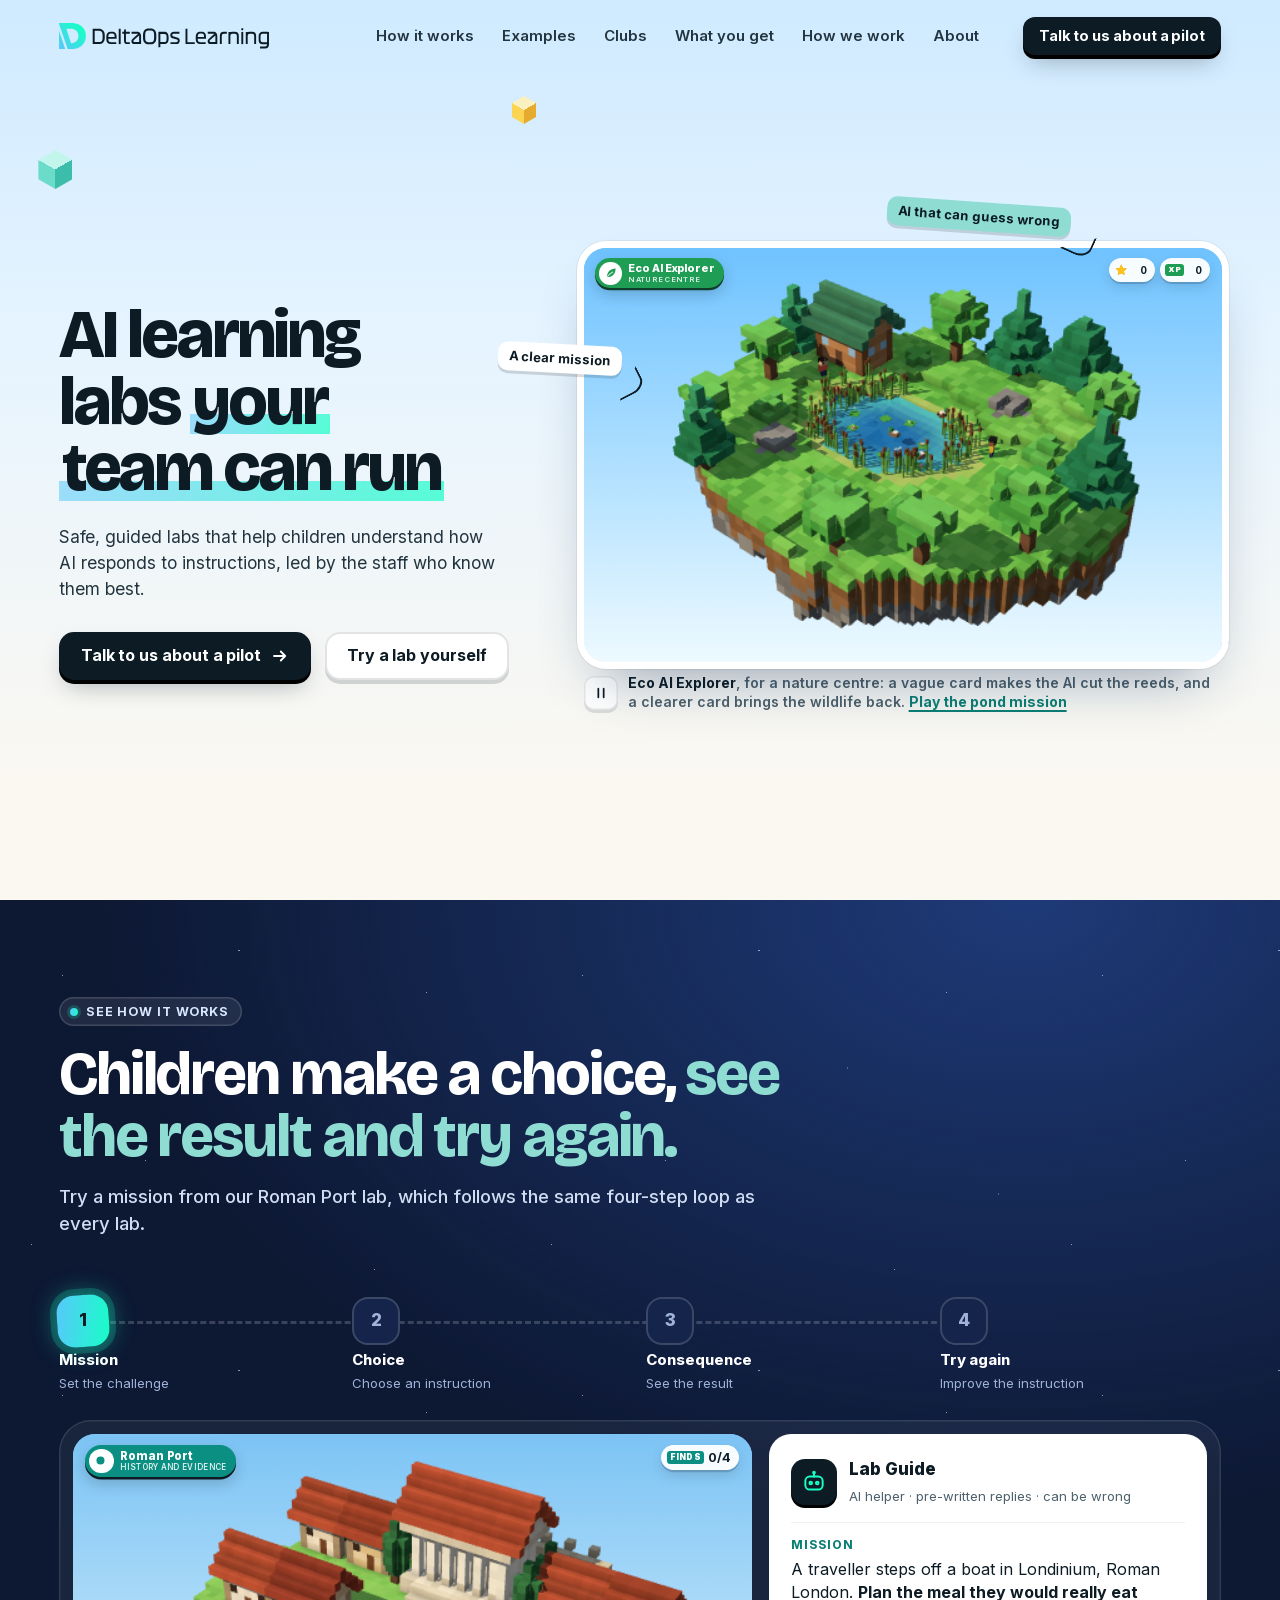
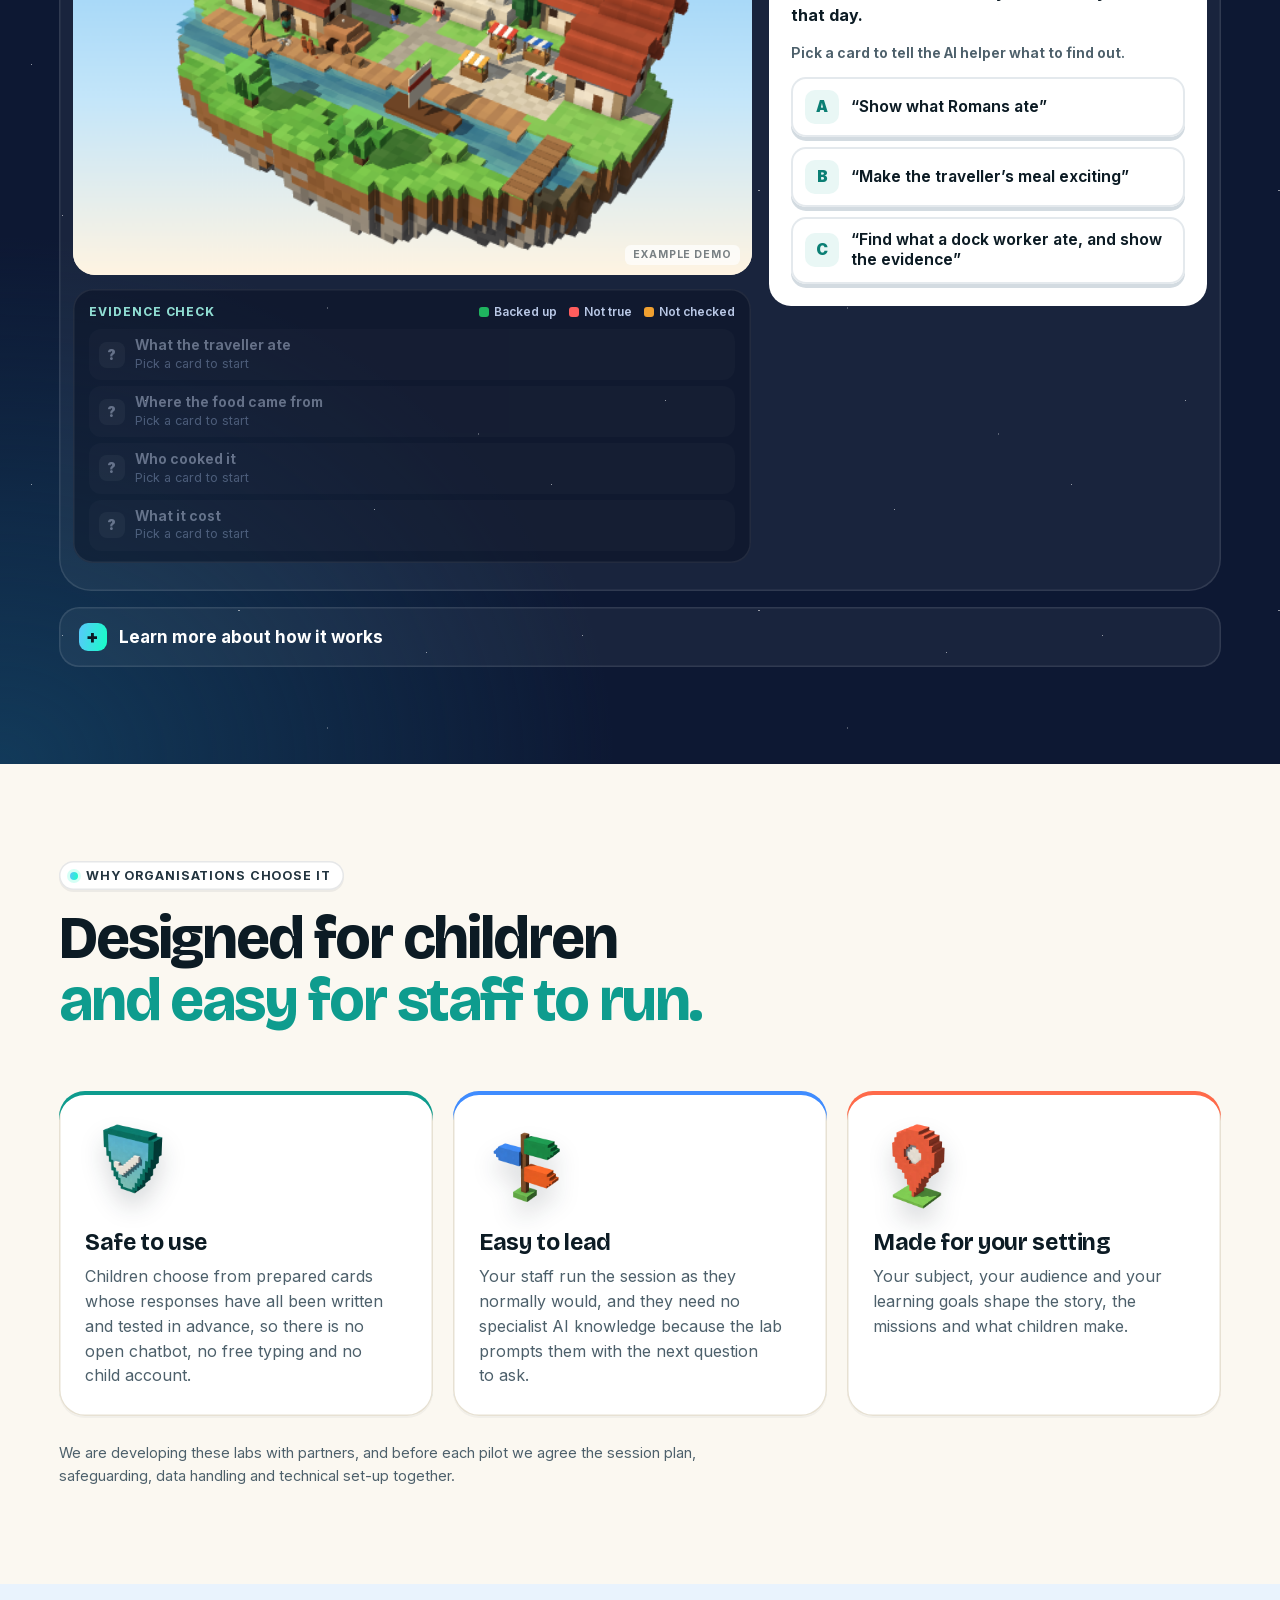
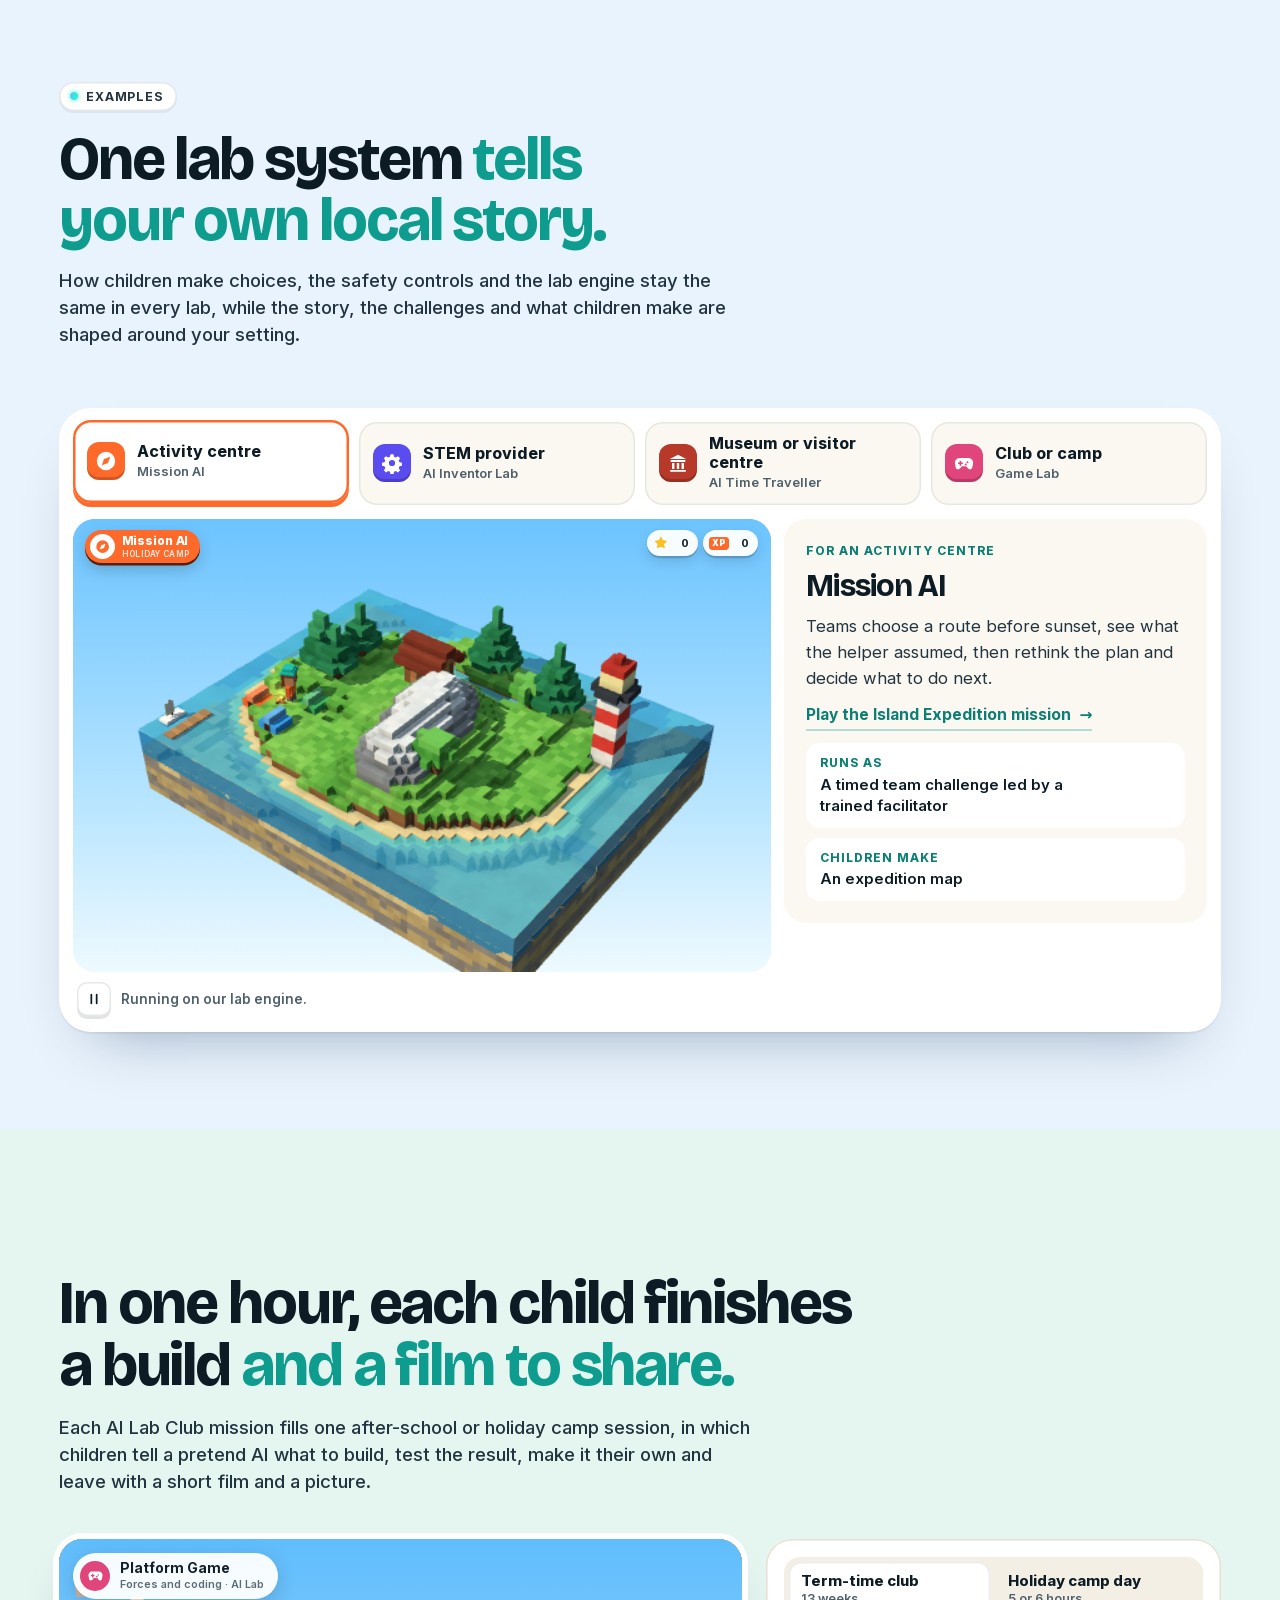
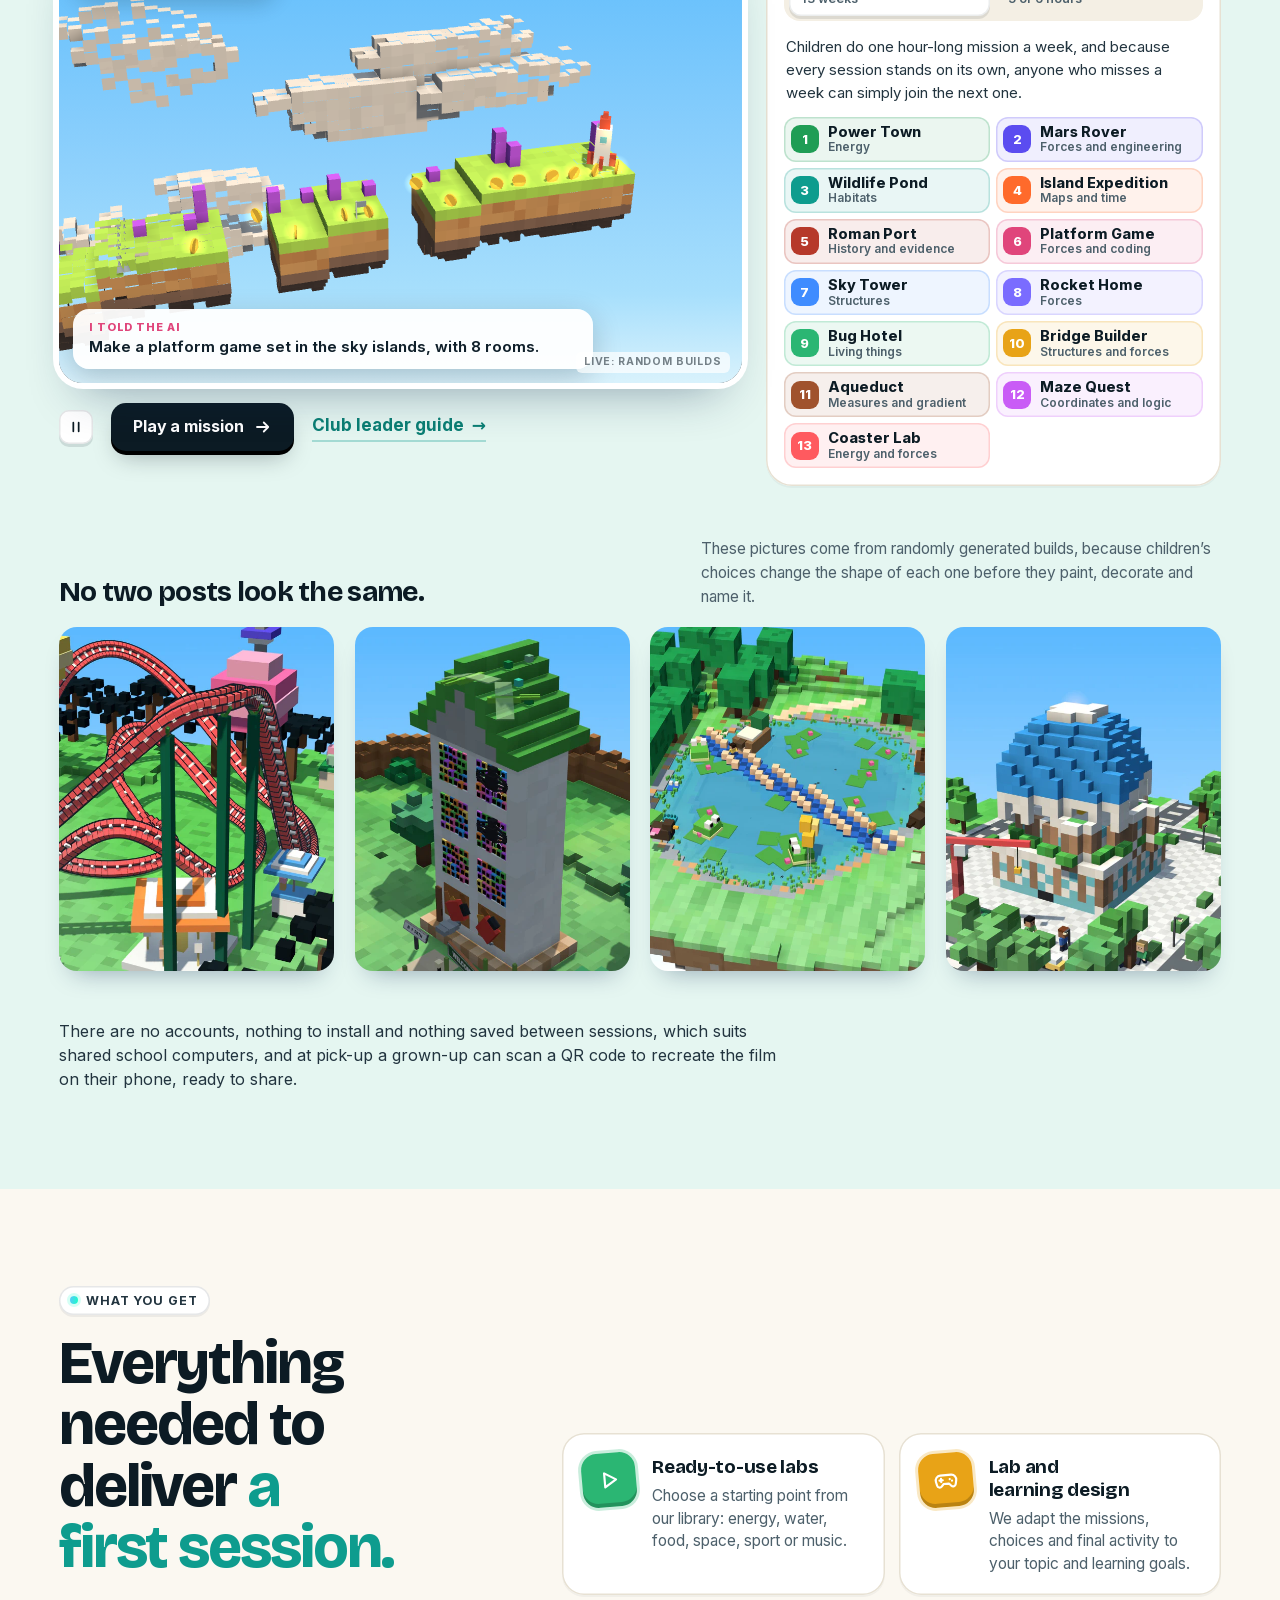
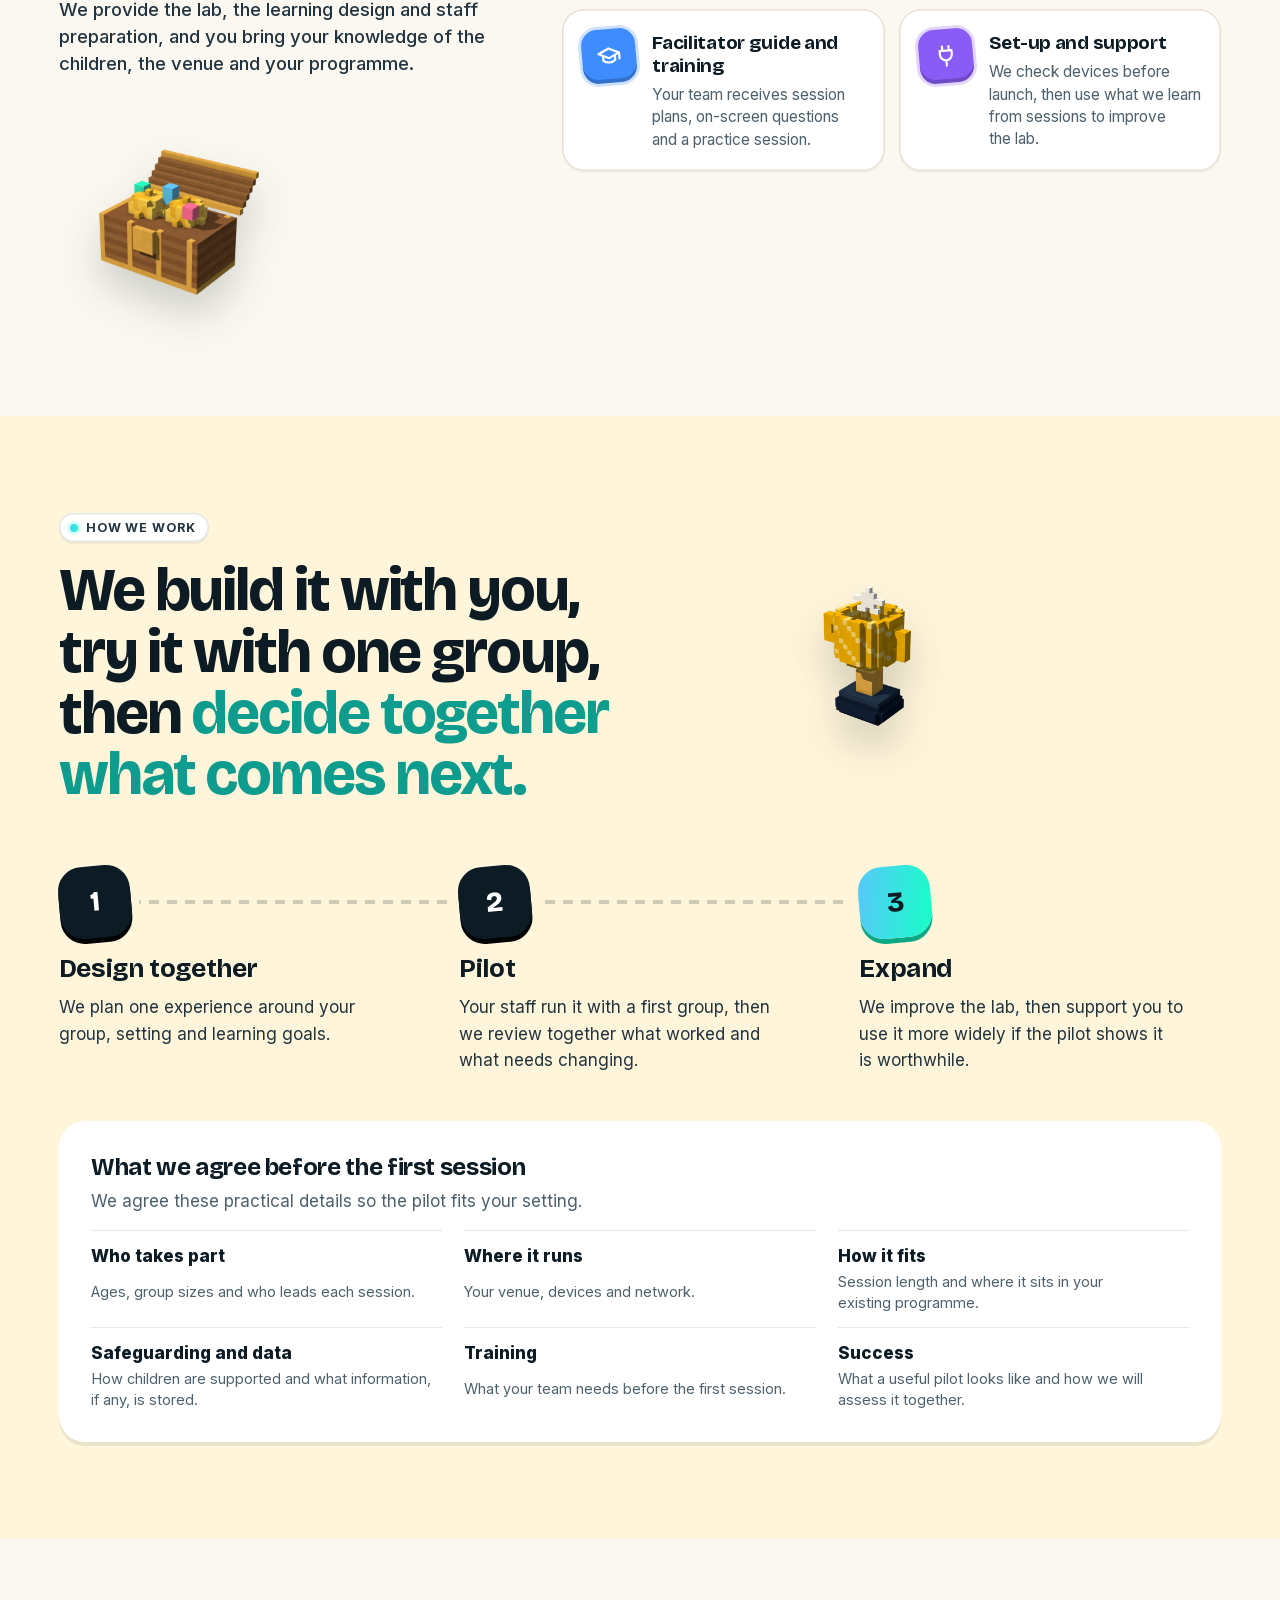
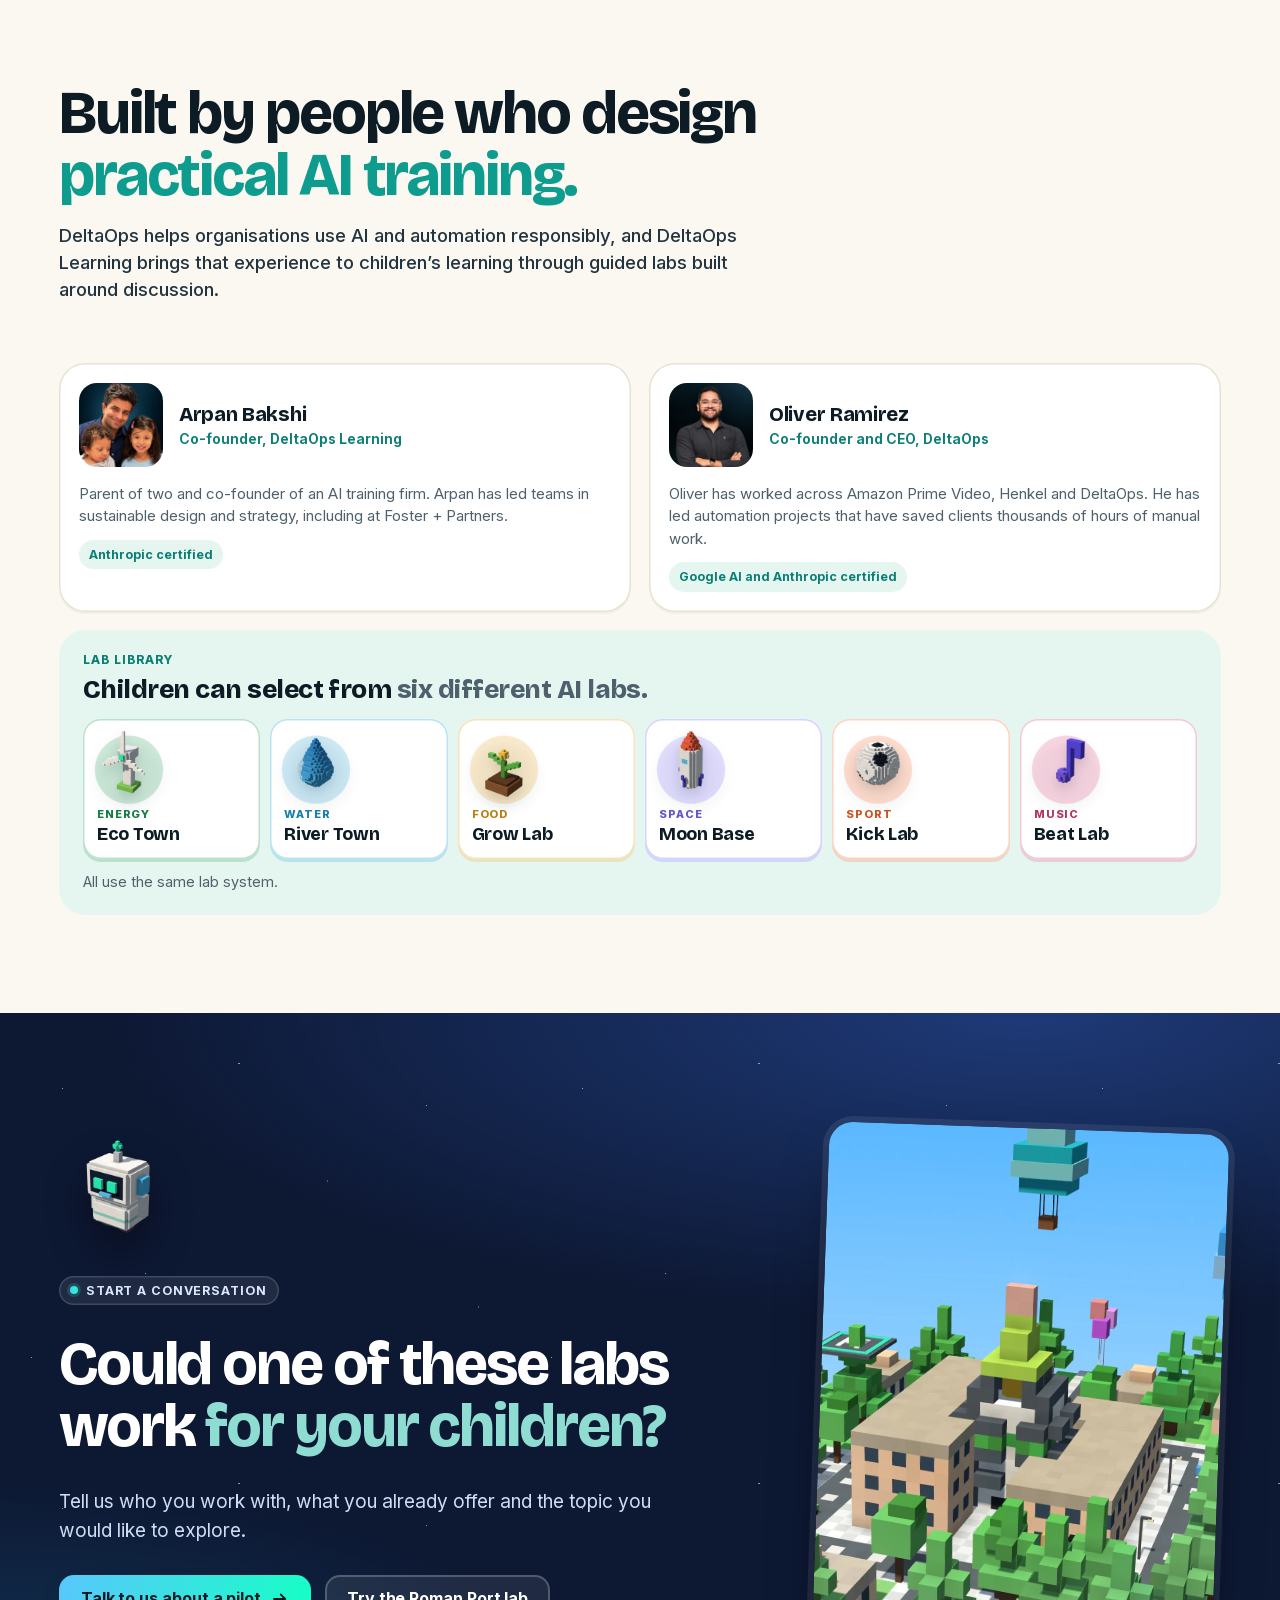
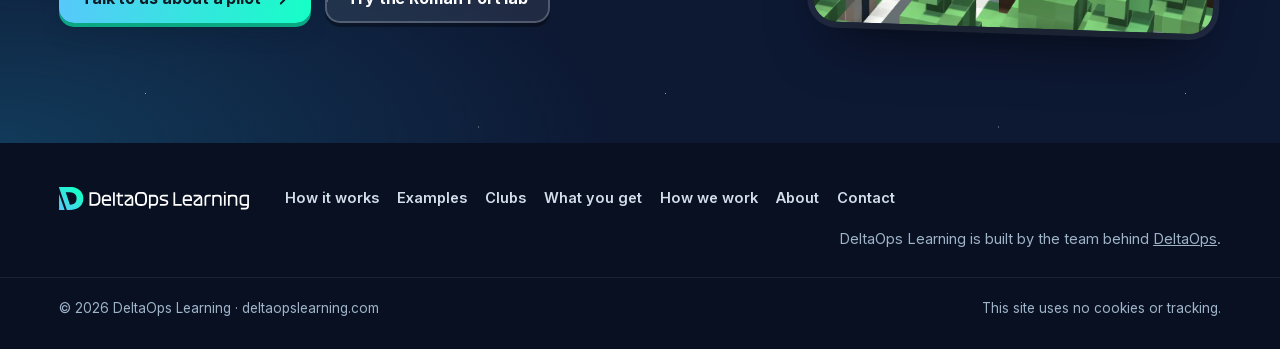
==== commit 81d3b714: "Brighten the remaining visuals from the second review - Trailers skip the lava castle and the very w" ====
--- a/index.html
+++ b/index.html
@@ -342,7 +342,7 @@
       <ul class="cl-strip">
         <!-- posts:start (written by ai-lab-club/tools/site-posts.mjs from real exports) -->
         <li><img src="img/clubs/post-1-540.webp" srcset="img/clubs/post-1-540.webp 540w, img/clubs/post-1.webp 1080w" sizes="(max-width: 760px) 46vw, 24vw" alt="Coaster Lab post: The Roaring Serpent of Windmere" width="540" height="675" loading="lazy" decoding="async"></li>
-        <li><img src="img/clubs/post-2-540.webp" srcset="img/clubs/post-2-540.webp 540w, img/clubs/post-2.webp 1080w" sizes="(max-width: 760px) 46vw, 24vw" alt="Bug Hotel post: Puddleby, the Spotty Lodge" width="540" height="675" loading="lazy" decoding="async"></li>
+        <li><img src="img/clubs/post-2-540.webp" srcset="img/clubs/post-2-540.webp 540w, img/clubs/post-2.webp 1080w" sizes="(max-width: 760px) 46vw, 24vw" alt="Bug Hotel post: The Cosy Corner of Oakapple" width="540" height="675" loading="lazy" decoding="async"></li>
         <li><img src="img/clubs/post-3-540.webp" srcset="img/clubs/post-3-540.webp 540w, img/clubs/post-3.webp 1080w" sizes="(max-width: 760px) 46vw, 24vw" alt="Wildlife Pond post: The Quiet Creek of Heronsgate" width="540" height="675" loading="lazy" decoding="async"></li>
         <li><img src="img/clubs/post-4-540.webp" srcset="img/clubs/post-4-540.webp 540w, img/clubs/post-4.webp 1080w" sizes="(max-width: 760px) 46vw, 24vw" alt="Sky Tower post: The Gentle Obelisk of Glassford" width="540" height="675" loading="lazy" decoding="async"></li>
         <!-- posts:end -->
@@ -451,7 +451,7 @@
       <a class="btn light" href="/contact/">Talk to us about a pilot <svg class="arr" aria-hidden="true"><use href="#i-arrow"/></svg></a>
       <a class="btn ghost light" href="#demo">Try the Roman Port lab</a>
     </div>
-    <img class="close-pic reveal" src="img/close-island-540.webp" srcset="img/close-island-540.webp 540w, img/close-island.webp 1080w" sizes="(max-width: 900px) 0px, 30vw" alt="An island built in the Island Expedition lab, with a trail up to the highest point" width="540" height="675" loading="lazy" decoding="async">
+    <img class="close-pic reveal" src="img/close-pic-540.webp" srcset="img/close-pic-540.webp 540w, img/close-pic.webp 1080w" sizes="(max-width: 900px) 0px, 30vw" alt="A town with a tall building, built in the Sky Tower lab" width="540" height="675" loading="lazy" decoding="async">
   </div>
 </section>
 
--- a/css/site.css
+++ b/css/site.css
@@ -328,7 +328,7 @@
 .shelf { grid-area:shelf; padding:22px 24px; border-radius:var(--r); background:var(--mint-bg); }
 .themes { display:grid; grid-template-columns:repeat(6, minmax(0, 1fr)); gap:10px; margin:14px 0 12px; }
 .themes li { display:grid; gap:4px; justify-items:start; padding:12px 14px 14px; border-radius:18px; background:#fff; box-shadow:inset 0 0 0 1.5px color-mix(in srgb, var(--c) 30%, transparent), 0 3px 0 color-mix(in srgb, var(--c) 22%, transparent); }
-.themes img { width:84px; height:84px; margin:-10px 0 0 -10px; filter:drop-shadow(0 6px 6px rgba(12,27,36,.2)); }
+.themes img { width:84px; height:84px; margin:-10px 0 0 -10px; border-radius:50%; background:radial-gradient(circle at 50% 58%, color-mix(in srgb, var(--c) 22%, transparent) 0 52%, transparent 54%); filter:drop-shadow(0 6px 6px rgba(12,27,36,.2)); }
 .themes span { font:800 11px/1 var(--sans); letter-spacing:.08em; text-transform:uppercase; color:color-mix(in srgb, var(--c) 80%, #000); }
 .themes b { font:750 18px/1.15 var(--display); letter-spacing:-.015em; }
 .shelf-sub { font-size:14.5px; color:var(--muted); }
@@ -340,7 +340,7 @@
 .close-in h2 { max-width:900px; }
 .close-sub { color:#cfdcf2; font-size:19px; max-width:52ch; }
 .close .cta-row { justify-content:flex-start; }
-.hw-head { grid-template-columns:minmax(0, 1fr) auto; column-gap:32px; }
+.hw-head { grid-template-columns:minmax(0, 840px) auto; justify-content:start; column-gap:40px; }
 .hw-head > .eyebrow, .hw-head > h2 { grid-column:1; }
 .hw-obj { grid-column:2; grid-row:1 / span 2; align-self:center; width:clamp(150px, 14vw, 210px); height:auto; filter:drop-shadow(0 22px 20px rgba(12,27,36,.18)); animation:bob 5s ease-in-out infinite; }
 /* the close: words on the left, a bright island on the right */
@@ -430,7 +430,7 @@
   .hero .cta-row { display:grid; grid-template-columns:1fr; gap:10px; }
   .hero .cta-row .btn { justify-content:center; }
   .hero-grid { gap:30px; padding-bottom:40px; }
-  .hero-gw { aspect-ratio:4/3.5; border-radius:22px; }
+  .hero-gw { aspect-ratio:4/3.2; border-radius:22px; }
   .gw-cap { font-size:13px; }
 
   .flow { gap:8px 4px; margin-bottom:18px; }
@@ -465,7 +465,7 @@
   .bt-ico { width:30px; height:30px; border-radius:10px; }
   .bt-ico svg { width:18px; height:18px; }
   .ws-panel { gap:8px; }
-  .ws-gw { aspect-ratio:4/3.6; border-radius:18px; }
+  .ws-gw { aspect-ratio:4/3.3; border-radius:18px; }
   .ws-copy { padding:18px 16px; border-radius:18px; gap:10px; }
   .ws-copy h3 { font-size:24px; }
   .ws-copy > p { font-size:15px; }
@@ -607,6 +607,7 @@
 .claims li b { font:750 14px/1.25 var(--sans); }
 .claims li small { font-size:12.5px; color:#9fb3d9; }
 .claims li.shown { opacity:1; }
+.claims li.wait { opacity:.42; } .claims li.wait b { font-weight:650; }
 .claims li.good span { background:#1fb45f; color:#fff; } .claims li.bad span { background:#ff5d5d; color:#fff; } .claims li.unknown span { background:#f0a030; color:#10202b; }
 .claims li.bad b { text-decoration:line-through; text-decoration-color:rgba(255,93,93,.8); }
 .legend .k-good { background:#1fb45f; } .legend .k-bad { background:#ff5d5d; } .legend .k-unknown { background:#f0a030; }
